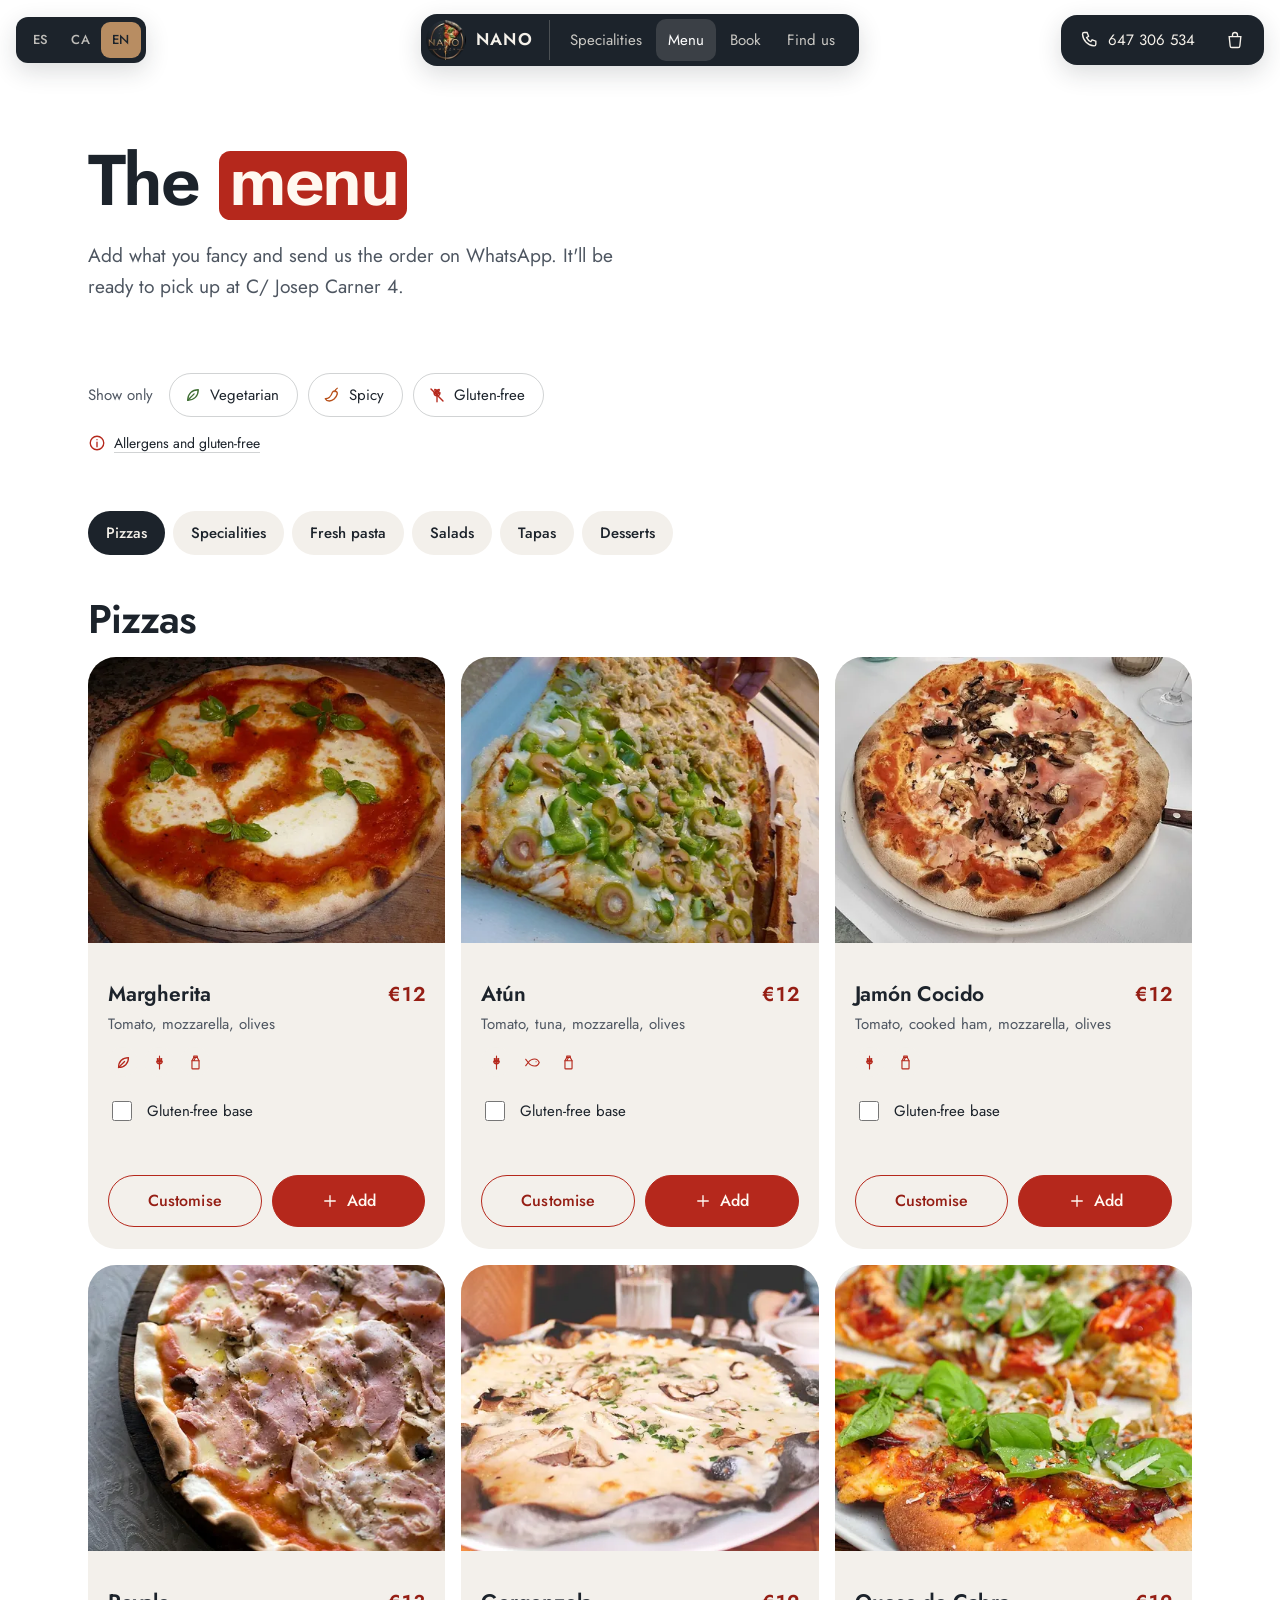
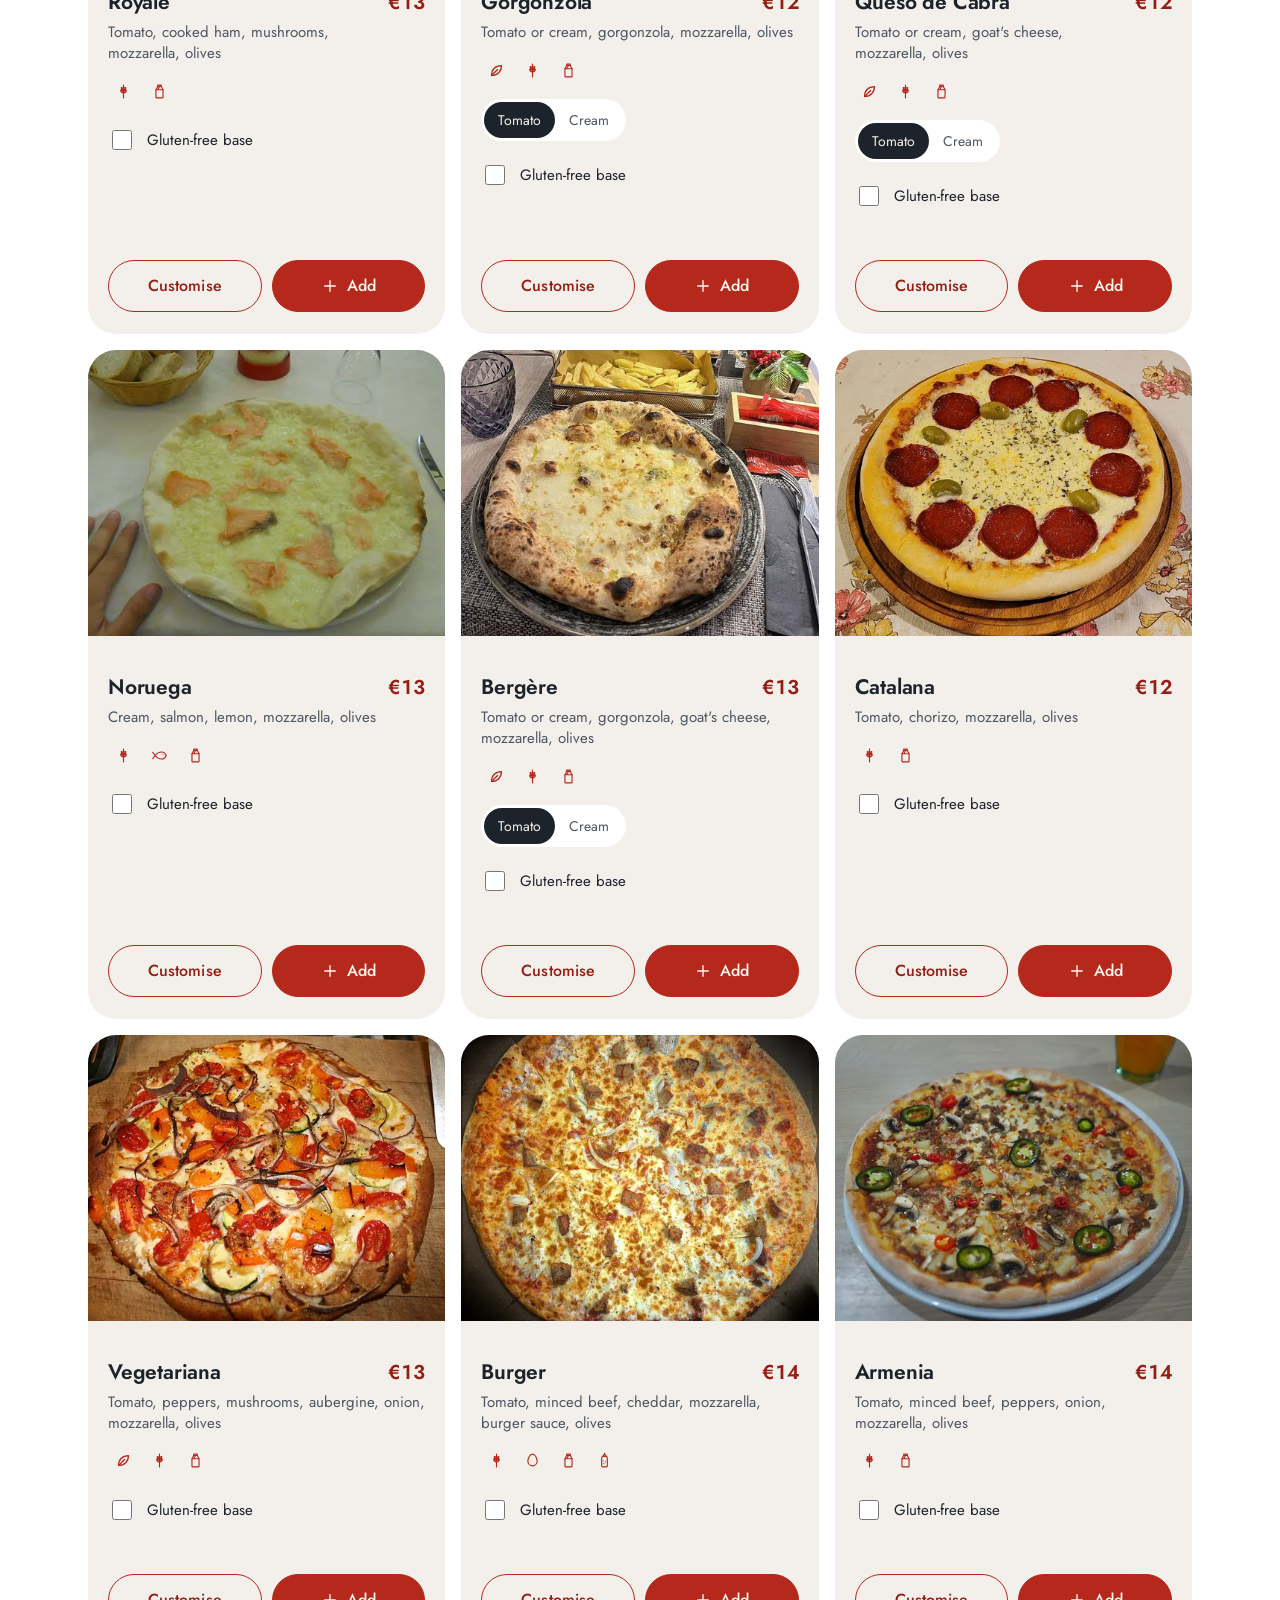
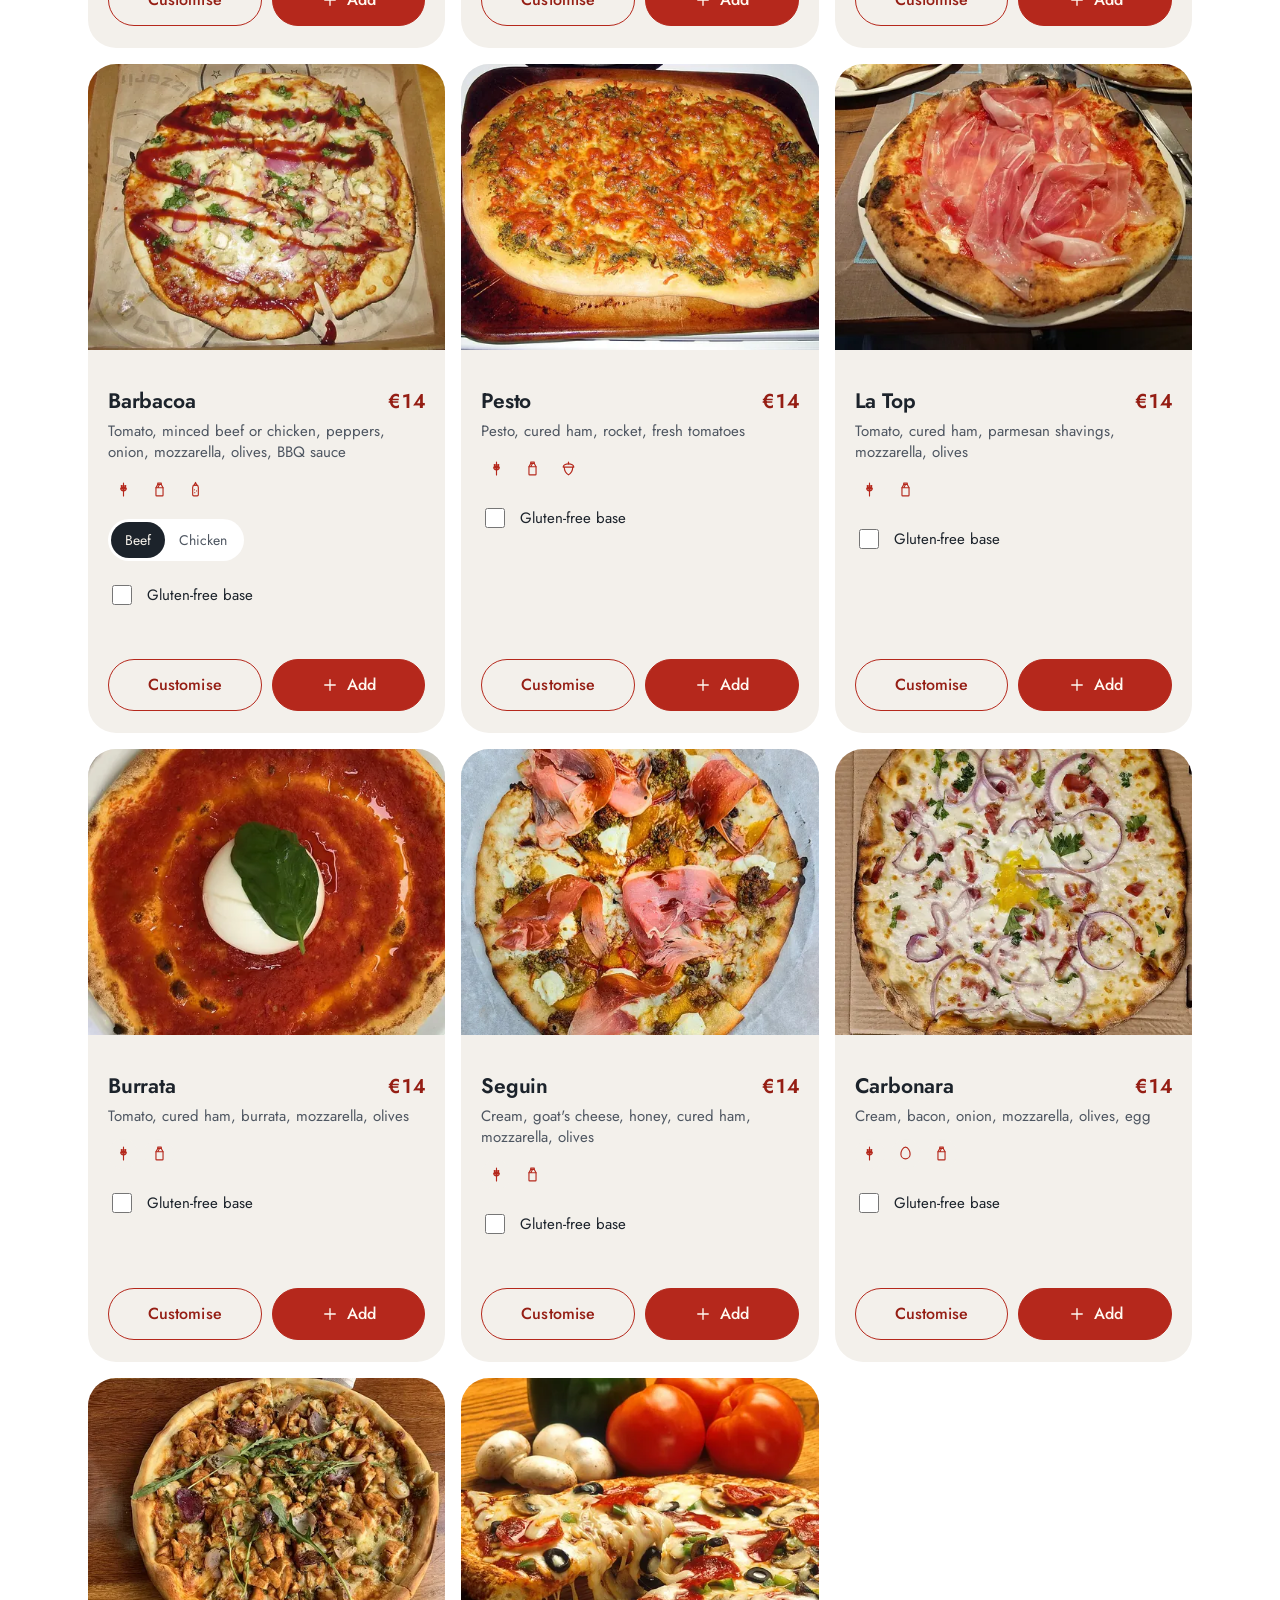
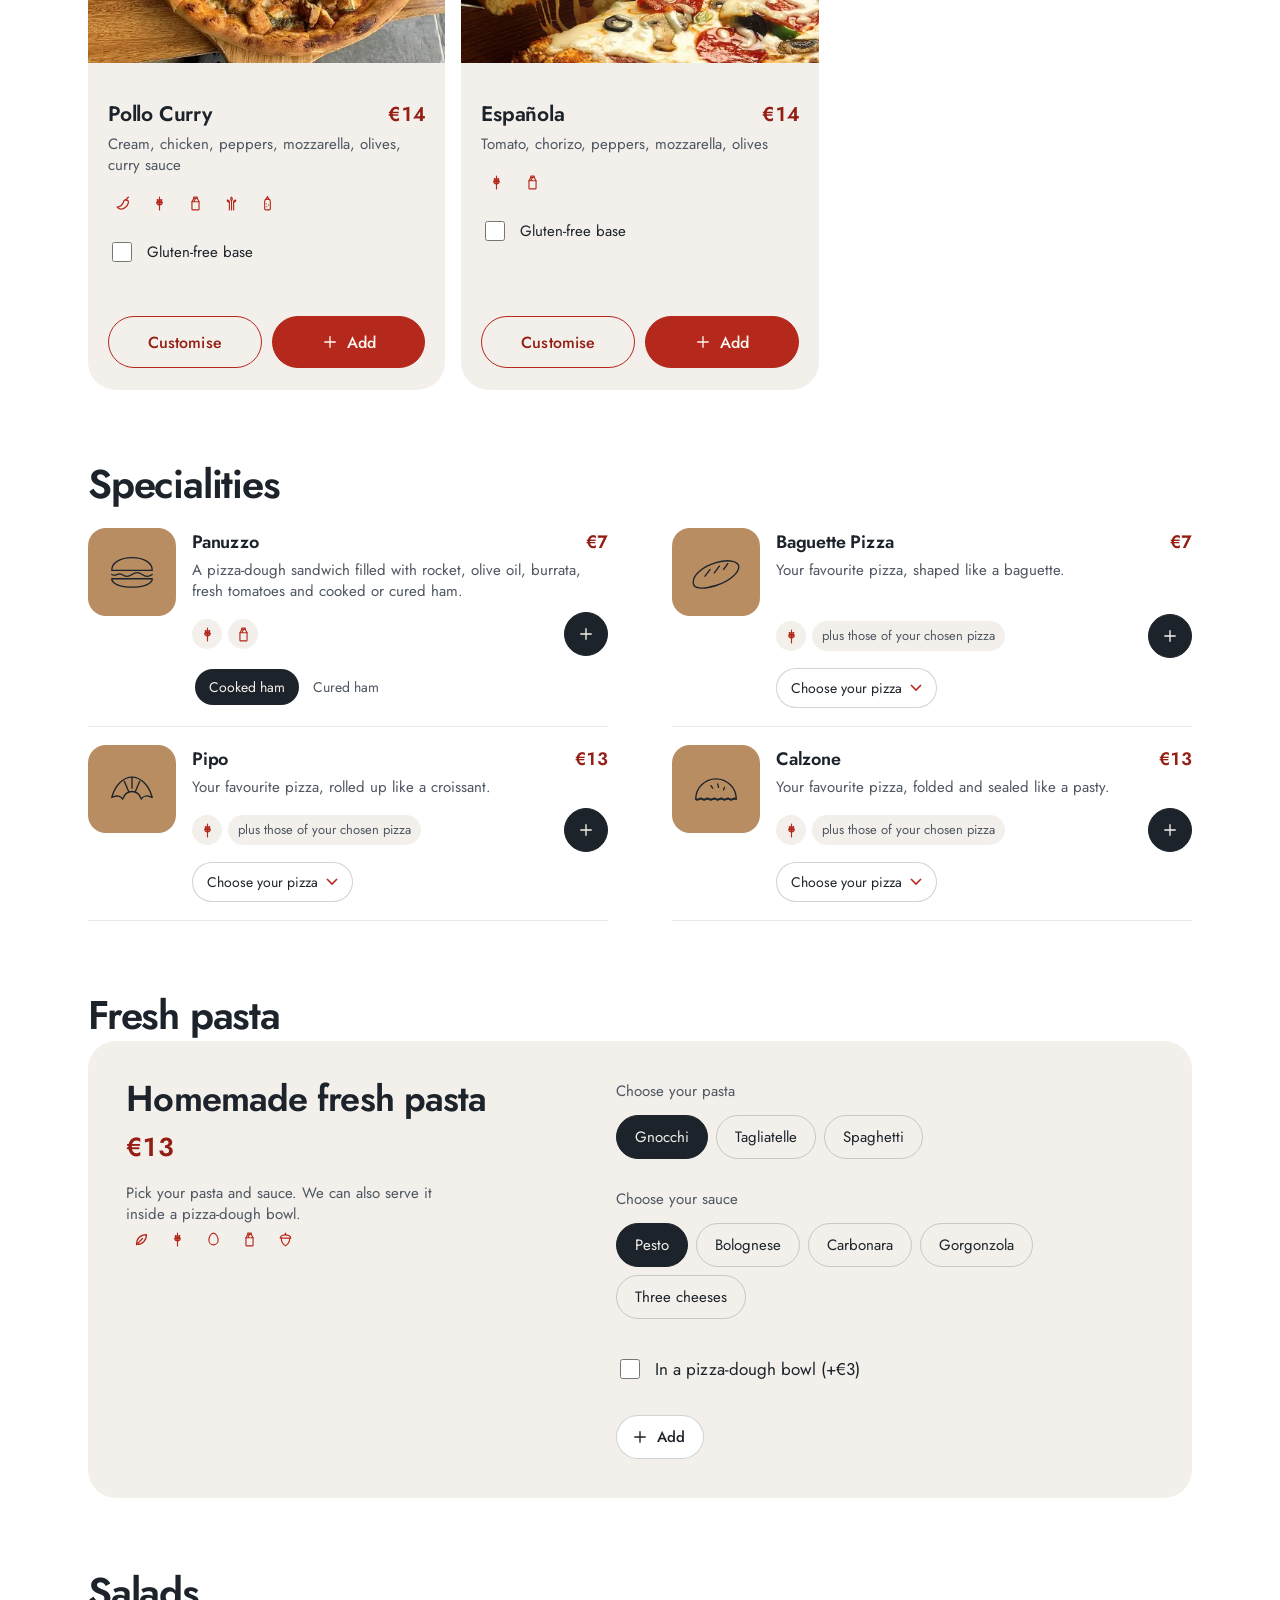
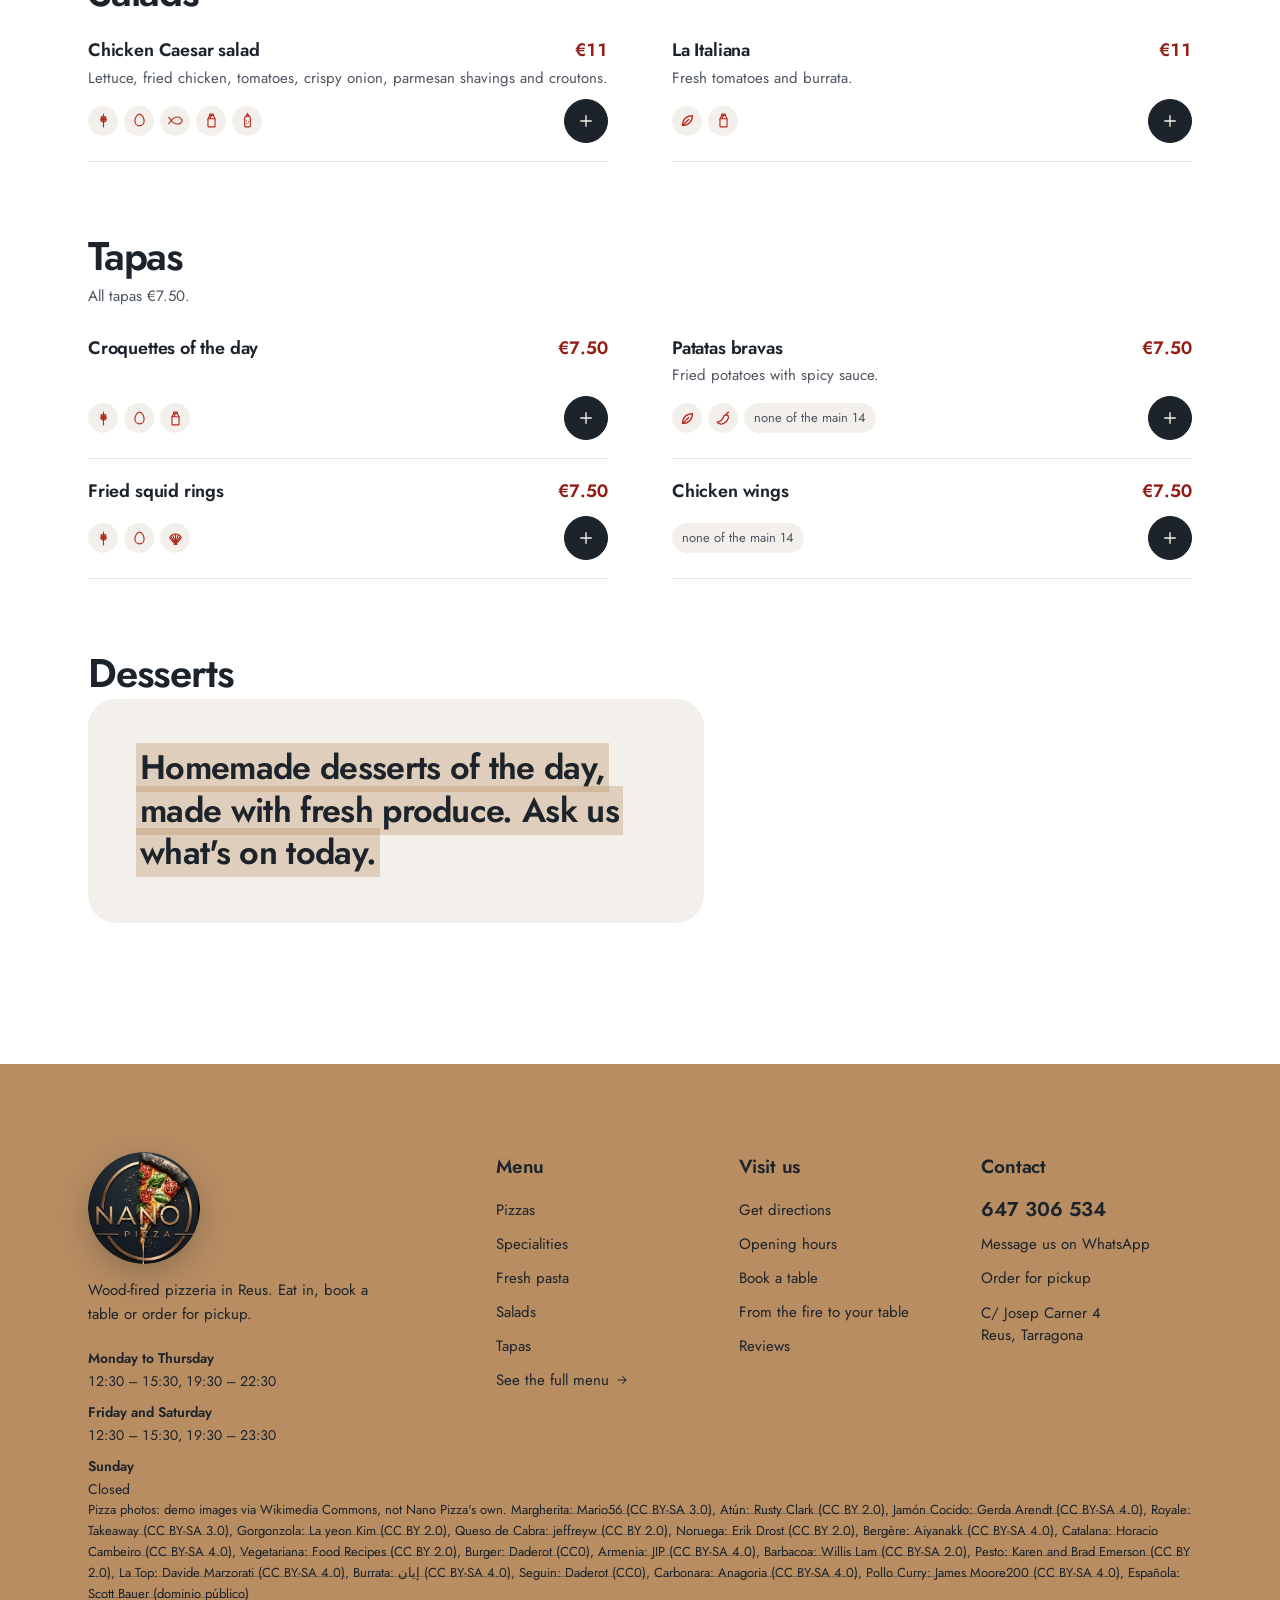
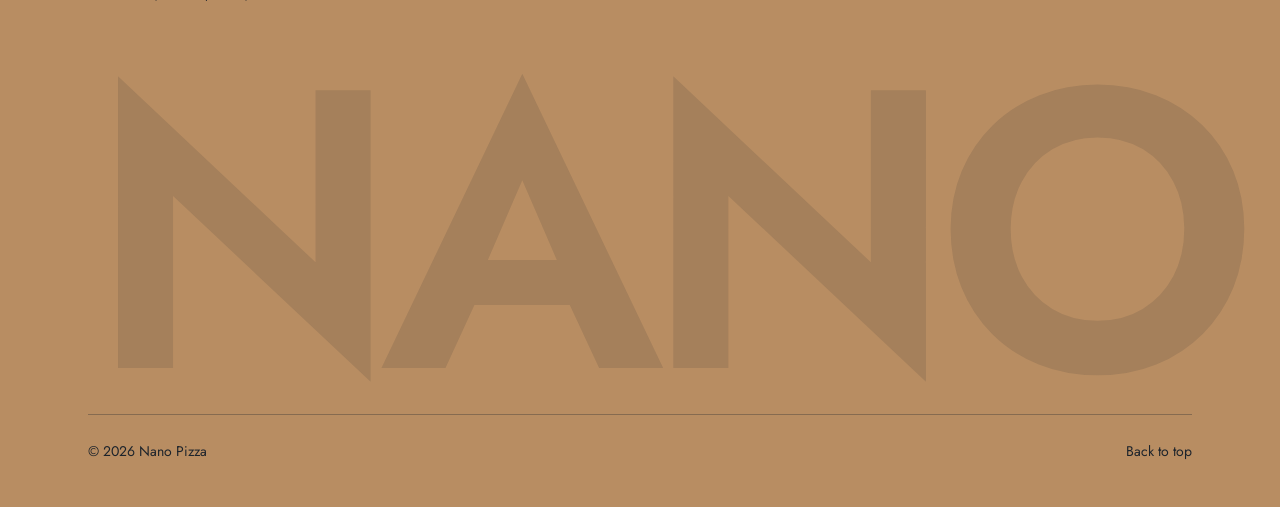
==== carta.html @ 87307d3b "Tarjetas de pizza con foto a sangre y panel Personalizar rediseñado - Fotos de 800 px de Wikimedia C" ====
<!doctype html>
<html lang="es" data-page="carta">
<head>
<meta charset="utf-8">
<script>if(!matchMedia("(prefers-reduced-motion: reduce)").matches)document.documentElement.classList.add("anim")</script>
<meta name="viewport" content="width=device-width, initial-scale=1, viewport-fit=cover">
<title>Carta | Nano Pizza, pizzería en Reus</title>
<meta name="description" content="Carta de Nano Pizza: veinte pizzas de horno de leña, especialidades, pasta fresca, ensaladas y tapas, con los alérgenos de cada plato. Pide para recoger por WhatsApp.">
<meta name="theme-color" content="#FFFFFF">
<link rel="icon" href="favicon.png" type="image/png">
<link rel="apple-touch-icon" href="apple-touch-icon.png">
<meta property="og:type" content="restaurant">
<meta property="og:site_name" content="Nano Pizza">
<meta property="og:title" content="Carta | Nano Pizza, pizzería en Reus">
<meta property="og:description" content="Carta de Nano Pizza: veinte pizzas de horno de leña, especialidades, pasta fresca, ensaladas y tapas, con los alérgenos de cada plato. Pide para recoger por WhatsApp.">
<meta property="og:image" content="Imagenes/og-nano.jpg">
<meta property="og:image:width" content="1200">
<meta property="og:image:height" content="630">
<meta property="og:locale" content="es_ES">
<meta property="og:locale:alternate" content="ca_ES">
<meta property="og:locale:alternate" content="en_GB">
<meta name="twitter:card" content="summary_large_image">
<script type="application/ld+json">
{
 "@context": "https://schema.org",
 "@type": "Restaurant",
 "name": "Nano Pizza",
 "image": "Imagenes/og-nano.jpg",
 "logo": "Imagenes/logo-nano-oficial.jpg",
 "address": {
  "@type": "PostalAddress",
  "streetAddress": "Carrer de Josep Carner, 4",
  "addressLocality": "Reus",
  "addressRegion": "Tarragona",
  "addressCountry": "ES"
 },
 "telephone": "+34 647 306 534",
 "servesCuisine": [
  "Pizza",
  "Italiana"
 ],
 "priceRange": "7–16 €",
 "acceptsReservations": true,
 "openingHoursSpecification": [
  {
   "@type": "OpeningHoursSpecification",
   "dayOfWeek": [
    "Monday",
    "Tuesday",
    "Wednesday",
    "Thursday"
   ],
   "opens": "12:30",
   "closes": "15:30"
  },
  {
   "@type": "OpeningHoursSpecification",
   "dayOfWeek": [
    "Monday",
    "Tuesday",
    "Wednesday",
    "Thursday"
   ],
   "opens": "19:30",
   "closes": "22:30"
  },
  {
   "@type": "OpeningHoursSpecification",
   "dayOfWeek": [
    "Friday",
    "Saturday"
   ],
   "opens": "12:30",
   "closes": "15:30"
  },
  {
   "@type": "OpeningHoursSpecification",
   "dayOfWeek": [
    "Friday",
    "Saturday"
   ],
   "opens": "19:30",
   "closes": "23:30"
  }
 ],
 "hasMenu": {
  "@type": "Menu",
  "name": "Carta",
  "hasMenuSection": [
   {
    "@type": "MenuSection",
    "name": "Pizzas",
    "hasMenuItem": [
     {
      "@type": "MenuItem",
      "name": "Margherita",
      "offers": {
       "@type": "Offer",
       "price": "12.00",
       "priceCurrency": "EUR"
      },
      "description": "Tomate, mozzarella, aceitunas"
     },
     {
      "@type": "MenuItem",
      "name": "Atún",
      "offers": {
       "@type": "Offer",
       "price": "12.00",
       "priceCurrency": "EUR"
      },
      "description": "Tomate, atún, mozzarella, aceitunas"
     },
     {
      "@type": "MenuItem",
      "name": "Jamón Cocido",
      "offers": {
       "@type": "Offer",
       "price": "12.00",
       "priceCurrency": "EUR"
      },
      "description": "Tomate, jamón cocido, mozzarella, aceitunas"
     },
     {
      "@type": "MenuItem",
      "name": "Royale",
      "offers": {
       "@type": "Offer",
       "price": "13.00",
       "priceCurrency": "EUR"
      },
      "description": "Tomate, jamón cocido, champiñones, mozzarella, aceitunas"
     },
     {
      "@type": "MenuItem",
      "name": "Gorgonzola",
      "offers": {
       "@type": "Offer",
       "price": "12.00",
       "priceCurrency": "EUR"
      },
      "description": "Tomate o nata, gorgonzola, mozzarella, aceitunas"
     },
     {
      "@type": "MenuItem",
      "name": "Queso de Cabra",
      "offers": {
       "@type": "Offer",
       "price": "12.00",
       "priceCurrency": "EUR"
      },
      "description": "Tomate o nata, queso de cabra, mozzarella, aceitunas"
     },
     {
      "@type": "MenuItem",
      "name": "Noruega",
      "offers": {
       "@type": "Offer",
       "price": "13.00",
       "priceCurrency": "EUR"
      },
      "description": "Nata, salmón, limón, mozzarella, aceitunas"
     },
     {
      "@type": "MenuItem",
      "name": "Bergère",
      "offers": {
       "@type": "Offer",
       "price": "13.00",
       "priceCurrency": "EUR"
      },
      "description": "Tomate o nata, gorgonzola, queso de cabra, mozzarella, aceitunas"
     },
     {
      "@type": "MenuItem",
      "name": "Catalana",
      "offers": {
       "@type": "Offer",
       "price": "12.00",
       "priceCurrency": "EUR"
      },
      "description": "Tomate, chorizo, mozzarella, aceitunas"
     },
     {
      "@type": "MenuItem",
      "name": "Vegetariana",
      "offers": {
       "@type": "Offer",
       "price": "13.00",
       "priceCurrency": "EUR"
      },
      "description": "Tomate, pimientos, champiñones, berenjenas, cebolla, mozzarella, aceitunas"
     },
     {
      "@type": "MenuItem",
      "name": "Burger",
      "offers": {
       "@type": "Offer",
       "price": "14.00",
       "priceCurrency": "EUR"
      },
      "description": "Tomate, carne picada, cheddar, mozzarella, salsa burger, aceitunas"
     },
     {
      "@type": "MenuItem",
      "name": "Armenia",
      "offers": {
       "@type": "Offer",
       "price": "14.00",
       "priceCurrency": "EUR"
      },
      "description": "Tomate, carne picada, pimientos, cebolla, mozzarella, aceitunas"
     },
     {
      "@type": "MenuItem",
      "name": "Barbacoa",
      "offers": {
       "@type": "Offer",
       "price": "14.00",
       "priceCurrency": "EUR"
      },
      "description": "Tomate, carne picada o pollo, pimientos, cebolla, mozzarella, aceitunas, salsa barbacoa"
     },
     {
      "@type": "MenuItem",
      "name": "Pesto",
      "offers": {
       "@type": "Offer",
       "price": "14.00",
       "priceCurrency": "EUR"
      },
      "description": "Pesto, jamón curado, rúcula, tomates frescos"
     },
     {
      "@type": "MenuItem",
      "name": "La Top",
      "offers": {
       "@type": "Offer",
       "price": "14.00",
       "priceCurrency": "EUR"
      },
      "description": "Tomate, jamón curado, lascas de parmesano, mozzarella, aceitunas"
     },
     {
      "@type": "MenuItem",
      "name": "Burrata",
      "offers": {
       "@type": "Offer",
       "price": "14.00",
       "priceCurrency": "EUR"
      },
      "description": "Tomate, jamón curado, burrata, mozzarella, aceitunas"
     },
     {
      "@type": "MenuItem",
      "name": "Seguin",
      "offers": {
       "@type": "Offer",
       "price": "14.00",
       "priceCurrency": "EUR"
      },
      "description": "Nata, queso de cabra, miel, jamón curado, mozzarella, aceitunas"
     },
     {
      "@type": "MenuItem",
      "name": "Carbonara",
      "offers": {
       "@type": "Offer",
       "price": "14.00",
       "priceCurrency": "EUR"
      },
      "description": "Nata, bacon, cebolla, mozzarella, aceitunas, huevo"
     },
     {
      "@type": "MenuItem",
      "name": "Pollo Curry",
      "offers": {
       "@type": "Offer",
       "price": "14.00",
       "priceCurrency": "EUR"
      },
      "description": "Nata, pollo, pimientos, mozzarella, aceitunas, salsa curry"
     },
     {
      "@type": "MenuItem",
      "name": "Española",
      "offers": {
       "@type": "Offer",
       "price": "14.00",
       "priceCurrency": "EUR"
      },
      "description": "Tomate, chorizo, pimientos, mozzarella, aceitunas"
     }
    ]
   },
   {
    "@type": "MenuSection",
    "name": "Especialidades",
    "hasMenuItem": [
     {
      "@type": "MenuItem",
      "name": "Panuzzo",
      "offers": {
       "@type": "Offer",
       "price": "7.00",
       "priceCurrency": "EUR"
      },
      "description": "Sándwich de masa de pizza relleno de rúcula, aceite de oliva, burrata, tomates frescos y jamón cocido o curado."
     },
     {
      "@type": "MenuItem",
      "name": "Baguette Pizza",
      "offers": {
       "@type": "Offer",
       "price": "7.00",
       "priceCurrency": "EUR"
      },
      "description": "Tu pizza favorita en forma de baguette."
     },
     {
      "@type": "MenuItem",
      "name": "Pipo",
      "offers": {
       "@type": "Offer",
       "price": "13.00",
       "priceCurrency": "EUR"
      },
      "description": "Tu pizza favorita enrollada en forma de croissant."
     },
     {
      "@type": "MenuItem",
      "name": "Calzone",
      "offers": {
       "@type": "Offer",
       "price": "13.00",
       "priceCurrency": "EUR"
      },
      "description": "Tu pizza favorita cerrada en forma de empanada."
     }
    ]
   },
   {
    "@type": "MenuSection",
    "name": "Pasta fresca casera",
    "hasMenuItem": [
     {
      "@type": "MenuItem",
      "name": "Pasta fresca casera",
      "offers": {
       "@type": "Offer",
       "price": "13.00",
       "priceCurrency": "EUR"
      },
      "description": "Gnocchis, tagliatelle o spaghetti con pesto, boloñesa, carbonara, gorgonzola o tres quesos. Bol de masa de pizza +3 €."
     }
    ]
   },
   {
    "@type": "MenuSection",
    "name": "Ensaladas",
    "hasMenuItem": [
     {
      "@type": "MenuItem",
      "name": "Ensalada César de pollo",
      "offers": {
       "@type": "Offer",
       "price": "11.00",
       "priceCurrency": "EUR"
      },
      "description": "Lechuga, pollo frito, tomates, cebolla frita, lascas de parmesano y picatostes."
     },
     {
      "@type": "MenuItem",
      "name": "La Italiana",
      "offers": {
       "@type": "Offer",
       "price": "11.00",
       "priceCurrency": "EUR"
      },
      "description": "Tomates frescos y burrata."
     }
    ]
   },
   {
    "@type": "MenuSection",
    "name": "Tapas",
    "hasMenuItem": [
     {
      "@type": "MenuItem",
      "name": "Croquetas del momento",
      "offers": {
       "@type": "Offer",
       "price": "7.50",
       "priceCurrency": "EUR"
      }
     },
     {
      "@type": "MenuItem",
      "name": "Patatas bravas",
      "offers": {
       "@type": "Offer",
       "price": "7.50",
       "priceCurrency": "EUR"
      }
     },
     {
      "@type": "MenuItem",
      "name": "Calamares a la romana",
      "offers": {
       "@type": "Offer",
       "price": "7.50",
       "priceCurrency": "EUR"
      }
     },
     {
      "@type": "MenuItem",
      "name": "Alitas de pollo",
      "offers": {
       "@type": "Offer",
       "price": "7.50",
       "priceCurrency": "EUR"
      }
     }
    ]
   }
  ]
 }
}
</script>
<link rel="preload" href="fonts/jost-normal-latin.woff2" as="font" type="font/woff2" crossorigin>
<link rel="stylesheet" href="css/nano.css">
<noscript><style>.lang,.menu-toggle,.rv-controls,.tabs,.add,.seg,.pick,.cart-btn,.bar,.pasta-group,.pasta .check,[data-status]{display:none!important}</style></noscript>
</head>
<body>
<a class="skip" href="#main" data-i18n="skip">Saltar al contenido</a>

<header class="nav" id="nav">
  <div class="nav-in">
    <div class="lang pill" role="group" aria-label="Idioma" data-i18n-aria="aria_lang">
      <button type="button" data-lang="es" aria-pressed="true">ES</button>
      <button type="button" data-lang="ca" aria-pressed="false">CA</button>
      <button type="button" data-lang="en" aria-pressed="false">EN</button>
    </div>
    <div class="nav-pill pill">
      <a class="brand" href="index.html" aria-label="Nano Pizza" translate="no">
        <img class="brand-mark" src="Imagenes/marca-nano-96.webp" srcset="Imagenes/marca-nano-96.webp 1x, Imagenes/marca-nano-144.webp 1.5x, Imagenes/marca-nano-320.webp 3x" width="40" height="40" alt="">
        <span>NANO</span>
      </a>
      <nav aria-label="Principal" data-i18n-aria="aria_nav">
        <ul class="nav-links">
          <li><a href="index.html#formas" data-i18n="nav_formas">Especialidades</a></li>
          <li><a href="carta.html" data-nav="carta" aria-current="page" data-i18n="nav_menu">Carta</a></li>
          <li><a href="reservar.html" data-nav="reservar" data-i18n="nav_book">Reservar</a></li>
          <li><a href="index.html#donde" data-i18n="nav_find">Dónde estamos</a></li>
        </ul>
      </nav>
    </div>
    <div class="nav-end pill">
    <a class="icon-btn call-btn" href="tel:+34647306534">
      <svg viewBox="0 0 24 24" fill="none" stroke="currentColor" stroke-width="1.6" aria-hidden="true"><use href="#i-phone"/></svg>
      <span>647 306 534</span>
    </a>
    <button class="icon-btn cart-btn" type="button" data-open-cart aria-haspopup="dialog">
      <svg viewBox="0 0 24 24" fill="none" stroke="currentColor" stroke-width="1.6" aria-hidden="true"><path d="M5 8h14l-1.2 11.1a2 2 0 0 1-2 1.9H8.2a2 2 0 0 1-2-1.9L5 8z"/><path d="M9 8V6a3 3 0 0 1 6 0v2"/></svg>
      <span class="sr-only" data-i18n="order">Pedido</span>
      <span class="badge" data-count hidden><span class="badge-n">0</span></span>
    </button>
    <button class="icon-btn menu-toggle" type="button" aria-expanded="false" aria-controls="mobile-menu">
      <svg viewBox="0 0 24 24" fill="none" stroke="currentColor" stroke-width="1.6" aria-hidden="true"><path d="M4 8h16M4 16h16"/></svg>
      <span class="sr-only" data-i18n="menu">Menú</span>
    </button>
    </div>
  </div>
</header>
<div class="mobile-menu" id="mobile-menu">
  <ul>
    <li><a href="index.html#formas" data-i18n="nav_formas">Especialidades</a></li>
    <li><a href="carta.html" data-nav="carta" aria-current="page" data-i18n="nav_menu">Carta</a></li>
    <li><a href="reservar.html" data-nav="reservar" data-i18n="nav_book">Reservar</a></li>
    <li><a href="index.html#donde" data-i18n="nav_find">Dónde estamos</a></li>
    <li><a href="tel:+34647306534"><span data-i18n="call">Llamar</span> 647 306 534</a></li>
  </ul>
  <div class="lang" role="group" aria-label="Idioma" data-i18n-aria="aria_lang">
    <button type="button" data-lang="es" aria-pressed="true">ES</button>
    <button type="button" data-lang="ca" aria-pressed="false">CA</button>
    <button type="button" data-lang="en" aria-pressed="false">EN</button>
  </div>
</div>

<main id="main">
  <section class="section page-top" id="carta" aria-labelledby="carta-t">
    <div class="wrap">
      <div class="section-head" data-reveal>
        <h1 class="h-big" id="carta-t"><span data-i18n="menu_a">La </span><mark class="mk mk-red" data-i18n="menu_m">carta</mark><span data-i18n="menu_b"></span></h1>
        <p class="lede" data-i18n="menu_sub">Añade lo que te apetezca y envíanos el pedido por WhatsApp. Lo tendrás listo para recoger en C/ Josep Carner 4.</p>
      </div>
      <div class="diet" role="group" aria-labelledby="diet-l">
        <span class="diet-l" id="diet-l" data-i18n="diet_l">Ver solo</span>
        <button class="fchip" type="button" data-f="veg" aria-pressed="false"><svg viewBox="0 0 24 24" fill="none" stroke="currentColor" stroke-width="1.8" stroke-linecap="round" stroke-linejoin="round" aria-hidden="true"><path d="M5 19c0-8.5 5.5-14 14-14 0 8.5-5.5 14-14 14z"/><path d="M5 19l8.5-8.5"/></svg><span data-i18n="f_veg">Vegetariano</span></button>
        <button class="fchip" type="button" data-f="hot" aria-pressed="false"><svg viewBox="0 0 24 24" fill="none" stroke="currentColor" stroke-width="1.8" stroke-linecap="round" stroke-linejoin="round" aria-hidden="true"><path d="M8.5 20C4.5 20 3 17 3 17c5 0 8-4 9.5-8.5a3.5 3.5 0 0 1 6.5 2.2C17.5 16 13 20 8.5 20z"/><path d="M16 7.5c0-2 1-3.5 3-4.5"/></svg><span data-i18n="f_hot">Picante</span></button>
        <button class="fchip" type="button" data-f="gf" aria-pressed="false"><svg viewBox="0 0 24 24" fill="none" stroke="currentColor" stroke-width="1.8" stroke-linecap="round" stroke-linejoin="round" aria-hidden="true"><path d="M12 21V8"/><path d="M12 13c-2.2 0-4-1.8-4-4 2.2 0 4 1.8 4 4zm0 0c2.2 0 4-1.8 4-4-2.2 0-4 1.8-4 4zm0-5c-1.7 0-3-1.6-3-3.5 1.7 0 3 1.6 3 3.5zm0 0c1.7 0 3-1.6 3-3.5-1.7 0-3 1.6-3 3.5z"/><path d="M4 4l16 16"/></svg><span data-i18n="f_gf">Sin gluten</span></button>
        <span class="sr-only" id="diet-live" role="status"></span>
      </div>
      <details class="diet-info">
        <summary><svg viewBox="0 0 24 24" fill="none" stroke="currentColor" stroke-width="1.8" stroke-linecap="round" stroke-linejoin="round" aria-hidden="true"><circle cx="12" cy="12" r="9"/><path d="M12 11v6M12 7.5h.01"/></svg><span data-i18n="diet_info">Alérgenos y sin gluten</span></summary>
        <p class="diet-note" data-i18n="diet_note">Cada plato indica sus alérgenos. «Sin gluten» son platos sin gluten en la receta, pero en la cocina usamos harina de trigo y puede haber trazas: si eres celíaco o tienes una alergia, dínoslo al pedir.</p>
        <ul class="al-legend" id="al-legend"><!--pre:al-legend--><li class="dtag-veg"><svg viewBox="0 0 24 24" fill="none" stroke="currentColor" stroke-width="1.8" stroke-linecap="round" stroke-linejoin="round" aria-hidden="true"><path d="M5 19c0-8.5 5.5-14 14-14 0 8.5-5.5 14-14 14z"></path><path d="M5 19l8.5-8.5"></path></svg>Vegetariano</li><li class="dtag-hot"><svg viewBox="0 0 24 24" fill="none" stroke="currentColor" stroke-width="1.8" stroke-linecap="round" stroke-linejoin="round" aria-hidden="true"><path d="M8.5 20C4.5 20 3 17 3 17c5 0 8-4 9.5-8.5a3.5 3.5 0 0 1 6.5 2.2C17.5 16 13 20 8.5 20z"></path><path d="M16 7.5c0-2 1-3.5 3-4.5"></path></svg>Picante</li><li><svg viewBox="0 0 24 24" fill="none" stroke="currentColor" stroke-width="1.6" stroke-linecap="round" stroke-linejoin="round" aria-hidden="true"><path d="M12 21V10"></path><path d="M12 14c-2.5 0-4-1.8-4-4 2.5 0 4 1.8 4 4zm0 0c2.5 0 4-1.8 4-4-2.5 0-4 1.8-4 4zm0-4c-2 0-3.2-1.6-3.2-3.6 2 0 3.2 1.6 3.2 3.6zm0 0c2 0 3.2-1.6 3.2-3.6-2 0-3.2 1.6-3.2 3.6zM12 6.4V3"></path></svg>gluten</li><li><svg viewBox="0 0 24 24" fill="none" stroke="currentColor" stroke-width="1.6" stroke-linecap="round" stroke-linejoin="round" aria-hidden="true"><path d="M16.95 7.05A7 7 0 1 0 14.39 18.58l-1.19-3.29a3.5 3.5 0 1 1 1.27-5.76z"></path><path d="M5 12h3.5M7.05 7.05l2.48 2.48M7.05 16.95l2.48-2.48"></path><path d="M13.8 17l4 .5M13.8 17l2.5 3.5"></path><path d="M17 7l2.5-3.5M17 7h3.5"></path></svg>crustáceos</li><li><svg viewBox="0 0 24 24" fill="none" stroke="currentColor" stroke-width="1.6" stroke-linecap="round" stroke-linejoin="round" aria-hidden="true"><path d="M12 3c-3.6 0-6.5 5.4-6.5 10a6.5 6.5 0 0 0 13 0C18.5 8.4 15.6 3 12 3z"></path></svg>huevo</li><li><svg viewBox="0 0 24 24" fill="none" stroke="currentColor" stroke-width="1.6" stroke-linecap="round" stroke-linejoin="round" aria-hidden="true"><path d="M2.5 7.5 6 12l-3.5 4.5"></path><path d="M6 12c2.5-3.5 6-5 9-5s5.5 2.5 6.5 5c-1 2.5-3.5 5-6.5 5s-6.5-1.5-9-5z"></path><path d="M17 11h.01"></path></svg>pescado</li><li><svg viewBox="0 0 24 24" fill="none" stroke="currentColor" stroke-width="1.6" stroke-linecap="round" stroke-linejoin="round" aria-hidden="true"><path d="M12 3c-2.8 0-4.5 2-4.5 4.5 0 1.6.8 2.6.8 4.5s-.8 2.8-.8 4.5C7.5 19 9.5 21 12 21s4.5-2 4.5-4.5c0-1.7-.8-2.6-.8-4.5s.8-2.9.8-4.5C16.5 5 14.8 3 12 3z"></path><path d="M10.5 7h.01M13.5 9.5h.01M10.5 15h.01M13.5 17.5h.01"></path></svg>cacahuetes</li><li><svg viewBox="0 0 24 24" fill="none" stroke="currentColor" stroke-width="1.6" stroke-linecap="round" stroke-linejoin="round" aria-hidden="true"><path d="M5 19C4 14 9 5 18 4.5c1 .5 1.5 1 1.5 2C19 15 10 20 5 19z"></path><circle cx="9.3" cy="14.6" r="1.5"></circle><circle cx="12.4" cy="11.2" r="1.5"></circle><circle cx="15.5" cy="7.9" r="1.5"></circle></svg>soja</li><li><svg viewBox="0 0 24 24" fill="none" stroke="currentColor" stroke-width="1.6" stroke-linecap="round" stroke-linejoin="round" aria-hidden="true"><path d="M7 9.5 9.5 5h5L17 9.5V20a1 1 0 0 1-1 1H8a1 1 0 0 1-1-1z"></path><path d="M7 9.5h10M12 5 9.5 9.5M9.5 5V3h5v2"></path></svg>lácteos</li><li><svg viewBox="0 0 24 24" fill="none" stroke="currentColor" stroke-width="1.6" stroke-linecap="round" stroke-linejoin="round" aria-hidden="true"><path d="M4.5 10a7.5 4.5 0 0 1 15 0z"></path><path d="M6 10c0 5 2.7 9 6 11 3.3-2 6-6 6-11"></path><path d="M12 5.5V3"></path></svg>frutos de cáscara</li><li><svg viewBox="0 0 24 24" fill="none" stroke="currentColor" stroke-width="1.6" stroke-linecap="round" stroke-linejoin="round" aria-hidden="true"><path d="M9 21V10M12 21V8M15 21V10"></path><path d="M9 10c-2 0-3-1.5-3-3 1.5 0 3 1 3 3zm6 0c2 0 3-1.5 3-3-1.5 0-3 1-3 3zm-3-2c-1.5-1-1.5-3.5 0-5 1.5 1.5 1.5 4 0 5z"></path></svg>apio</li><li><svg viewBox="0 0 24 24" fill="none" stroke="currentColor" stroke-width="1.6" stroke-linecap="round" stroke-linejoin="round" aria-hidden="true"><path d="M12 2l2 4h-4z"></path><path d="M9 6h6l1 3v10.5a1.5 1.5 0 0 1-1.5 1.5h-5A1.5 1.5 0 0 1 8 19.5V9z"></path><path d="M10.5 12.5h.01M13.5 14h.01M11 16.5h.01"></path></svg>mostaza</li><li><svg viewBox="0 0 24 24" fill="none" stroke="currentColor" stroke-width="1.6" stroke-linecap="round" stroke-linejoin="round" aria-hidden="true"><path d="M7 4c1.8 1.5 2 4.5 0 6.5-2-2-1.8-5 0-6.5zm9 2c1.8 1.5 2 4.5 0 6.5-2-2-1.8-5 0-6.5zm-5.5 6.5c1.8 1.5 2 4.5 0 6.5-2-2-1.8-5 0-6.5z"></path></svg>sésamo</li><li><svg viewBox="0 0 24 24" fill="none" stroke="currentColor" stroke-width="1.6" stroke-linecap="round" stroke-linejoin="round" aria-hidden="true"><path d="M7.5 3h9l-.5 5a4 4 0 0 1-8 0z"></path><path d="M8 6.5h8M12 12v8M8.5 21h7"></path></svg>sulfitos</li><li><svg viewBox="0 0 24 24" fill="none" stroke="currentColor" stroke-width="1.6" stroke-linecap="round" stroke-linejoin="round" aria-hidden="true"><path d="M12 22V12"></path><circle cx="12" cy="4" r="1.4"></circle><circle cx="9.8" cy="7" r="1.6"></circle><circle cx="14.2" cy="7" r="1.6"></circle><circle cx="9.6" cy="10.6" r="1.7"></circle><circle cx="14.4" cy="10.6" r="1.7"></circle><path d="M12 17c-2.5 0-4-1.5-4.5-3.5M12 17c2.5 0 4-1.5 4.5-3.5"></path></svg>altramuces</li><li><svg viewBox="0 0 24 24" fill="none" stroke="currentColor" stroke-width="1.6" stroke-linecap="round" stroke-linejoin="round" aria-hidden="true"><path d="M12 20.5 3.8 11a9 9 0 0 1 16.4 0z"></path><path d="M12 20.5V6M12 20.5 8.3 6.8M12 20.5l3.7-13.7M12 20.5 5.4 9M12 20.5 18.6 9"></path><path d="M10 20.5h4"></path></svg>moluscos</li><!--/pre:al-legend--></ul>
      </details>
      <div class="carta-bar" id="carta-bar">
        <nav class="tabs" id="tabs" aria-label="Secciones de la carta" data-i18n-aria="aria_sections"><!--pre:tabs--><a class="tab" href="#panel-pizzas" data-cat="pizzas" aria-current="true">Pizzas</a><a class="tab" href="#panel-especiales" data-cat="especiales" aria-current="false">Especialidades</a><a class="tab" href="#panel-pasta" data-cat="pasta" aria-current="false">Pasta fresca</a><a class="tab" href="#panel-ensaladas" data-cat="ensaladas" aria-current="false">Ensaladas</a><a class="tab" href="#panel-tapas" data-cat="tapas" aria-current="false">Tapas</a><a class="tab" href="#panel-postres" data-cat="postres" aria-current="false">Postres</a><!--/pre:tabs--></nav>
        <div class="active-f" id="active-f" hidden><span class="diet-status" id="diet-status"></span><button class="diet-clear" type="button" data-clear-f data-i18n="clear_f">Quitar filtros</button></div>
      </div>
      <div id="panels"><!--pre:panels--><section class="panel" id="panel-pizzas" aria-labelledby="h-pizzas"><h2 class="cat-h" id="h-pizzas" tabindex="-1">Pizzas<span class="cat-n"></span></h2><ul class="dishes pizza-cards"><li class="dish pcard" data-key="pizza:margherita"><div class="pc-media" aria-hidden="true"><img class="pc-img" src="Imagenes/Carta/margherita-card-480.webp" srcset="Imagenes/Carta/margherita-card-480.webp 480w, Imagenes/Carta/margherita-card-720.webp 720w" sizes="(max-width:639px) calc(100vw - 32px), (max-width:1023px) 46vw, 380px" width="480" height="384" loading="lazy" decoding="async" alt=""></div><div class="pc-body">
    <div class="dish-head"><h3 class="dish-name">Margherita</h3><span class="dish-price">12&nbsp;€</span></div>
    <p class="dish-desc">Tomate, mozzarella, aceitunas</p><div class="dish-meta" data-meta=""><span class="al-l">Alérgenos:</span><ul class="al-list" role="list"><li class="dtag dtag-veg" title="Vegetariano"><svg viewBox="0 0 24 24" fill="none" stroke="currentColor" stroke-width="1.8" stroke-linecap="round" stroke-linejoin="round" aria-hidden="true"><path d="M5 19c0-8.5 5.5-14 14-14 0 8.5-5.5 14-14 14z"></path><path d="M5 19l8.5-8.5"></path></svg><span class="al-name">Vegetariano</span></li><li title="gluten"><svg viewBox="0 0 24 24" fill="none" stroke="currentColor" stroke-width="1.6" stroke-linecap="round" stroke-linejoin="round" aria-hidden="true"><path d="M12 21V10"></path><path d="M12 14c-2.5 0-4-1.8-4-4 2.5 0 4 1.8 4 4zm0 0c2.5 0 4-1.8 4-4-2.5 0-4 1.8-4 4zm0-4c-2 0-3.2-1.6-3.2-3.6 2 0 3.2 1.6 3.2 3.6zm0 0c2 0 3.2-1.6 3.2-3.6-2 0-3.2 1.6-3.2 3.6zM12 6.4V3"></path></svg><span class="al-name">gluten</span></li><li title="lácteos"><svg viewBox="0 0 24 24" fill="none" stroke="currentColor" stroke-width="1.6" stroke-linecap="round" stroke-linejoin="round" aria-hidden="true"><path d="M7 9.5 9.5 5h5L17 9.5V20a1 1 0 0 1-1 1H8a1 1 0 0 1-1-1z"></path><path d="M7 9.5h10M12 5 9.5 9.5M9.5 5V3h5v2"></path></svg><span class="al-name">lácteos</span></li></ul></div><label class="check sg-check"><input type="checkbox" data-opt="sg"><span>Masa sin gluten</span></label>
    <div class="pc-actions"><button class="btn btn-outline" type="button" data-custom="pizza:margherita" aria-haspopup="dialog"><span class="btn-t">Personalizar</span></button><button class="add" type="button" data-add="pizza:margherita"><svg class="add-ic" viewBox="0 0 24 24" fill="none" stroke="currentColor" stroke-width="1.8" stroke-linecap="round" stroke-linejoin="round" aria-hidden="true"><path class="ic-plus" d="M12 5v14M5 12h14"></path><path class="ic-check" pathLength="1" d="M5 12.5l4.5 4.5L19 7.5"></path></svg><span>Añadir</span></button></div></div></li><li class="dish pcard" data-key="pizza:atun"><div class="pc-media" aria-hidden="true"><img class="pc-img" src="Imagenes/Carta/atun-card-480.webp" srcset="Imagenes/Carta/atun-card-480.webp 480w, Imagenes/Carta/atun-card-720.webp 720w" sizes="(max-width:639px) calc(100vw - 32px), (max-width:1023px) 46vw, 380px" width="480" height="384" loading="lazy" decoding="async" alt=""></div><div class="pc-body">
    <div class="dish-head"><h3 class="dish-name">Atún</h3><span class="dish-price">12&nbsp;€</span></div>
    <p class="dish-desc">Tomate, atún, mozzarella, aceitunas</p><div class="dish-meta" data-meta=""><span class="al-l">Alérgenos:</span><ul class="al-list" role="list"><li title="gluten"><svg viewBox="0 0 24 24" fill="none" stroke="currentColor" stroke-width="1.6" stroke-linecap="round" stroke-linejoin="round" aria-hidden="true"><path d="M12 21V10"></path><path d="M12 14c-2.5 0-4-1.8-4-4 2.5 0 4 1.8 4 4zm0 0c2.5 0 4-1.8 4-4-2.5 0-4 1.8-4 4zm0-4c-2 0-3.2-1.6-3.2-3.6 2 0 3.2 1.6 3.2 3.6zm0 0c2 0 3.2-1.6 3.2-3.6-2 0-3.2 1.6-3.2 3.6zM12 6.4V3"></path></svg><span class="al-name">gluten</span></li><li title="pescado"><svg viewBox="0 0 24 24" fill="none" stroke="currentColor" stroke-width="1.6" stroke-linecap="round" stroke-linejoin="round" aria-hidden="true"><path d="M2.5 7.5 6 12l-3.5 4.5"></path><path d="M6 12c2.5-3.5 6-5 9-5s5.5 2.5 6.5 5c-1 2.5-3.5 5-6.5 5s-6.5-1.5-9-5z"></path><path d="M17 11h.01"></path></svg><span class="al-name">pescado</span></li><li title="lácteos"><svg viewBox="0 0 24 24" fill="none" stroke="currentColor" stroke-width="1.6" stroke-linecap="round" stroke-linejoin="round" aria-hidden="true"><path d="M7 9.5 9.5 5h5L17 9.5V20a1 1 0 0 1-1 1H8a1 1 0 0 1-1-1z"></path><path d="M7 9.5h10M12 5 9.5 9.5M9.5 5V3h5v2"></path></svg><span class="al-name">lácteos</span></li></ul></div><label class="check sg-check"><input type="checkbox" data-opt="sg"><span>Masa sin gluten</span></label>
    <div class="pc-actions"><button class="btn btn-outline" type="button" data-custom="pizza:atun" aria-haspopup="dialog"><span class="btn-t">Personalizar</span></button><button class="add" type="button" data-add="pizza:atun"><svg class="add-ic" viewBox="0 0 24 24" fill="none" stroke="currentColor" stroke-width="1.8" stroke-linecap="round" stroke-linejoin="round" aria-hidden="true"><path class="ic-plus" d="M12 5v14M5 12h14"></path><path class="ic-check" pathLength="1" d="M5 12.5l4.5 4.5L19 7.5"></path></svg><span>Añadir</span></button></div></div></li><li class="dish pcard" data-key="pizza:jamon-cocido"><div class="pc-media" aria-hidden="true"><img class="pc-img" src="Imagenes/Carta/jamon-cocido-card-480.webp" srcset="Imagenes/Carta/jamon-cocido-card-480.webp 480w, Imagenes/Carta/jamon-cocido-card-720.webp 720w" sizes="(max-width:639px) calc(100vw - 32px), (max-width:1023px) 46vw, 380px" width="480" height="384" loading="lazy" decoding="async" alt=""></div><div class="pc-body">
    <div class="dish-head"><h3 class="dish-name">Jamón Cocido</h3><span class="dish-price">12&nbsp;€</span></div>
    <p class="dish-desc">Tomate, jamón cocido, mozzarella, aceitunas</p><div class="dish-meta" data-meta=""><span class="al-l">Alérgenos:</span><ul class="al-list" role="list"><li title="gluten"><svg viewBox="0 0 24 24" fill="none" stroke="currentColor" stroke-width="1.6" stroke-linecap="round" stroke-linejoin="round" aria-hidden="true"><path d="M12 21V10"></path><path d="M12 14c-2.5 0-4-1.8-4-4 2.5 0 4 1.8 4 4zm0 0c2.5 0 4-1.8 4-4-2.5 0-4 1.8-4 4zm0-4c-2 0-3.2-1.6-3.2-3.6 2 0 3.2 1.6 3.2 3.6zm0 0c2 0 3.2-1.6 3.2-3.6-2 0-3.2 1.6-3.2 3.6zM12 6.4V3"></path></svg><span class="al-name">gluten</span></li><li title="lácteos"><svg viewBox="0 0 24 24" fill="none" stroke="currentColor" stroke-width="1.6" stroke-linecap="round" stroke-linejoin="round" aria-hidden="true"><path d="M7 9.5 9.5 5h5L17 9.5V20a1 1 0 0 1-1 1H8a1 1 0 0 1-1-1z"></path><path d="M7 9.5h10M12 5 9.5 9.5M9.5 5V3h5v2"></path></svg><span class="al-name">lácteos</span></li></ul></div><label class="check sg-check"><input type="checkbox" data-opt="sg"><span>Masa sin gluten</span></label>
    <div class="pc-actions"><button class="btn btn-outline" type="button" data-custom="pizza:jamon-cocido" aria-haspopup="dialog"><span class="btn-t">Personalizar</span></button><button class="add" type="button" data-add="pizza:jamon-cocido"><svg class="add-ic" viewBox="0 0 24 24" fill="none" stroke="currentColor" stroke-width="1.8" stroke-linecap="round" stroke-linejoin="round" aria-hidden="true"><path class="ic-plus" d="M12 5v14M5 12h14"></path><path class="ic-check" pathLength="1" d="M5 12.5l4.5 4.5L19 7.5"></path></svg><span>Añadir</span></button></div></div></li><li class="dish pcard" data-key="pizza:royale"><div class="pc-media" aria-hidden="true"><img class="pc-img" src="Imagenes/Carta/royale-card-480.webp" srcset="Imagenes/Carta/royale-card-480.webp 480w, Imagenes/Carta/royale-card-720.webp 720w" sizes="(max-width:639px) calc(100vw - 32px), (max-width:1023px) 46vw, 380px" width="480" height="384" loading="lazy" decoding="async" alt=""></div><div class="pc-body">
    <div class="dish-head"><h3 class="dish-name">Royale</h3><span class="dish-price">13&nbsp;€</span></div>
    <p class="dish-desc">Tomate, jamón cocido, champiñones, mozzarella, aceitunas</p><div class="dish-meta" data-meta=""><span class="al-l">Alérgenos:</span><ul class="al-list" role="list"><li title="gluten"><svg viewBox="0 0 24 24" fill="none" stroke="currentColor" stroke-width="1.6" stroke-linecap="round" stroke-linejoin="round" aria-hidden="true"><path d="M12 21V10"></path><path d="M12 14c-2.5 0-4-1.8-4-4 2.5 0 4 1.8 4 4zm0 0c2.5 0 4-1.8 4-4-2.5 0-4 1.8-4 4zm0-4c-2 0-3.2-1.6-3.2-3.6 2 0 3.2 1.6 3.2 3.6zm0 0c2 0 3.2-1.6 3.2-3.6-2 0-3.2 1.6-3.2 3.6zM12 6.4V3"></path></svg><span class="al-name">gluten</span></li><li title="lácteos"><svg viewBox="0 0 24 24" fill="none" stroke="currentColor" stroke-width="1.6" stroke-linecap="round" stroke-linejoin="round" aria-hidden="true"><path d="M7 9.5 9.5 5h5L17 9.5V20a1 1 0 0 1-1 1H8a1 1 0 0 1-1-1z"></path><path d="M7 9.5h10M12 5 9.5 9.5M9.5 5V3h5v2"></path></svg><span class="al-name">lácteos</span></li></ul></div><label class="check sg-check"><input type="checkbox" data-opt="sg"><span>Masa sin gluten</span></label>
    <div class="pc-actions"><button class="btn btn-outline" type="button" data-custom="pizza:royale" aria-haspopup="dialog"><span class="btn-t">Personalizar</span></button><button class="add" type="button" data-add="pizza:royale"><svg class="add-ic" viewBox="0 0 24 24" fill="none" stroke="currentColor" stroke-width="1.8" stroke-linecap="round" stroke-linejoin="round" aria-hidden="true"><path class="ic-plus" d="M12 5v14M5 12h14"></path><path class="ic-check" pathLength="1" d="M5 12.5l4.5 4.5L19 7.5"></path></svg><span>Añadir</span></button></div></div></li><li class="dish pcard" data-key="pizza:gorgonzola"><div class="pc-media" aria-hidden="true"><img class="pc-img" src="Imagenes/Carta/gorgonzola-card-480.webp" srcset="Imagenes/Carta/gorgonzola-card-480.webp 480w, Imagenes/Carta/gorgonzola-card-720.webp 720w" sizes="(max-width:639px) calc(100vw - 32px), (max-width:1023px) 46vw, 380px" width="480" height="384" loading="lazy" decoding="async" alt=""></div><div class="pc-body">
    <div class="dish-head"><h3 class="dish-name">Gorgonzola</h3><span class="dish-price">12&nbsp;€</span></div>
    <p class="dish-desc">Tomate o nata, gorgonzola, mozzarella, aceitunas</p><div class="dish-meta" data-meta=""><span class="al-l">Alérgenos:</span><ul class="al-list" role="list"><li class="dtag dtag-veg" title="Vegetariano"><svg viewBox="0 0 24 24" fill="none" stroke="currentColor" stroke-width="1.8" stroke-linecap="round" stroke-linejoin="round" aria-hidden="true"><path d="M5 19c0-8.5 5.5-14 14-14 0 8.5-5.5 14-14 14z"></path><path d="M5 19l8.5-8.5"></path></svg><span class="al-name">Vegetariano</span></li><li title="gluten"><svg viewBox="0 0 24 24" fill="none" stroke="currentColor" stroke-width="1.6" stroke-linecap="round" stroke-linejoin="round" aria-hidden="true"><path d="M12 21V10"></path><path d="M12 14c-2.5 0-4-1.8-4-4 2.5 0 4 1.8 4 4zm0 0c2.5 0 4-1.8 4-4-2.5 0-4 1.8-4 4zm0-4c-2 0-3.2-1.6-3.2-3.6 2 0 3.2 1.6 3.2 3.6zm0 0c2 0 3.2-1.6 3.2-3.6-2 0-3.2 1.6-3.2 3.6zM12 6.4V3"></path></svg><span class="al-name">gluten</span></li><li title="lácteos"><svg viewBox="0 0 24 24" fill="none" stroke="currentColor" stroke-width="1.6" stroke-linecap="round" stroke-linejoin="round" aria-hidden="true"><path d="M7 9.5 9.5 5h5L17 9.5V20a1 1 0 0 1-1 1H8a1 1 0 0 1-1-1z"></path><path d="M7 9.5h10M12 5 9.5 9.5M9.5 5V3h5v2"></path></svg><span class="al-name">lácteos</span></li></ul></div><div class="pc-opt"><fieldset class="seg"><legend>Base</legend><label><input type="radio" name="pizza-gorgonzola-base" value="tomate" checked="" data-opt="base"><span>Tomate</span></label><label><input type="radio" name="pizza-gorgonzola-base" value="nata" data-opt="base"><span>Nata</span></label></fieldset></div><label class="check sg-check"><input type="checkbox" data-opt="sg"><span>Masa sin gluten</span></label>
    <div class="pc-actions"><button class="btn btn-outline" type="button" data-custom="pizza:gorgonzola" aria-haspopup="dialog"><span class="btn-t">Personalizar</span></button><button class="add" type="button" data-add="pizza:gorgonzola"><svg class="add-ic" viewBox="0 0 24 24" fill="none" stroke="currentColor" stroke-width="1.8" stroke-linecap="round" stroke-linejoin="round" aria-hidden="true"><path class="ic-plus" d="M12 5v14M5 12h14"></path><path class="ic-check" pathLength="1" d="M5 12.5l4.5 4.5L19 7.5"></path></svg><span>Añadir</span></button></div></div></li><li class="dish pcard" data-key="pizza:queso-cabra"><div class="pc-media" aria-hidden="true"><img class="pc-img" src="Imagenes/Carta/queso-cabra-card-480.webp" srcset="Imagenes/Carta/queso-cabra-card-480.webp 480w, Imagenes/Carta/queso-cabra-card-720.webp 720w" sizes="(max-width:639px) calc(100vw - 32px), (max-width:1023px) 46vw, 380px" width="480" height="384" loading="lazy" decoding="async" alt=""></div><div class="pc-body">
    <div class="dish-head"><h3 class="dish-name">Queso de Cabra</h3><span class="dish-price">12&nbsp;€</span></div>
    <p class="dish-desc">Tomate o nata, queso de cabra, mozzarella, aceitunas</p><div class="dish-meta" data-meta=""><span class="al-l">Alérgenos:</span><ul class="al-list" role="list"><li class="dtag dtag-veg" title="Vegetariano"><svg viewBox="0 0 24 24" fill="none" stroke="currentColor" stroke-width="1.8" stroke-linecap="round" stroke-linejoin="round" aria-hidden="true"><path d="M5 19c0-8.5 5.5-14 14-14 0 8.5-5.5 14-14 14z"></path><path d="M5 19l8.5-8.5"></path></svg><span class="al-name">Vegetariano</span></li><li title="gluten"><svg viewBox="0 0 24 24" fill="none" stroke="currentColor" stroke-width="1.6" stroke-linecap="round" stroke-linejoin="round" aria-hidden="true"><path d="M12 21V10"></path><path d="M12 14c-2.5 0-4-1.8-4-4 2.5 0 4 1.8 4 4zm0 0c2.5 0 4-1.8 4-4-2.5 0-4 1.8-4 4zm0-4c-2 0-3.2-1.6-3.2-3.6 2 0 3.2 1.6 3.2 3.6zm0 0c2 0 3.2-1.6 3.2-3.6-2 0-3.2 1.6-3.2 3.6zM12 6.4V3"></path></svg><span class="al-name">gluten</span></li><li title="lácteos"><svg viewBox="0 0 24 24" fill="none" stroke="currentColor" stroke-width="1.6" stroke-linecap="round" stroke-linejoin="round" aria-hidden="true"><path d="M7 9.5 9.5 5h5L17 9.5V20a1 1 0 0 1-1 1H8a1 1 0 0 1-1-1z"></path><path d="M7 9.5h10M12 5 9.5 9.5M9.5 5V3h5v2"></path></svg><span class="al-name">lácteos</span></li></ul></div><div class="pc-opt"><fieldset class="seg"><legend>Base</legend><label><input type="radio" name="pizza-queso-cabra-base" value="tomate" checked="" data-opt="base"><span>Tomate</span></label><label><input type="radio" name="pizza-queso-cabra-base" value="nata" data-opt="base"><span>Nata</span></label></fieldset></div><label class="check sg-check"><input type="checkbox" data-opt="sg"><span>Masa sin gluten</span></label>
    <div class="pc-actions"><button class="btn btn-outline" type="button" data-custom="pizza:queso-cabra" aria-haspopup="dialog"><span class="btn-t">Personalizar</span></button><button class="add" type="button" data-add="pizza:queso-cabra"><svg class="add-ic" viewBox="0 0 24 24" fill="none" stroke="currentColor" stroke-width="1.8" stroke-linecap="round" stroke-linejoin="round" aria-hidden="true"><path class="ic-plus" d="M12 5v14M5 12h14"></path><path class="ic-check" pathLength="1" d="M5 12.5l4.5 4.5L19 7.5"></path></svg><span>Añadir</span></button></div></div></li><li class="dish pcard" data-key="pizza:noruega"><div class="pc-media" aria-hidden="true"><img class="pc-img" src="Imagenes/Carta/noruega-card-480.webp" srcset="Imagenes/Carta/noruega-card-480.webp 480w, Imagenes/Carta/noruega-card-720.webp 720w" sizes="(max-width:639px) calc(100vw - 32px), (max-width:1023px) 46vw, 380px" width="480" height="384" loading="lazy" decoding="async" alt=""></div><div class="pc-body">
    <div class="dish-head"><h3 class="dish-name">Noruega</h3><span class="dish-price">13&nbsp;€</span></div>
    <p class="dish-desc">Nata, salmón, limón, mozzarella, aceitunas</p><div class="dish-meta" data-meta=""><span class="al-l">Alérgenos:</span><ul class="al-list" role="list"><li title="gluten"><svg viewBox="0 0 24 24" fill="none" stroke="currentColor" stroke-width="1.6" stroke-linecap="round" stroke-linejoin="round" aria-hidden="true"><path d="M12 21V10"></path><path d="M12 14c-2.5 0-4-1.8-4-4 2.5 0 4 1.8 4 4zm0 0c2.5 0 4-1.8 4-4-2.5 0-4 1.8-4 4zm0-4c-2 0-3.2-1.6-3.2-3.6 2 0 3.2 1.6 3.2 3.6zm0 0c2 0 3.2-1.6 3.2-3.6-2 0-3.2 1.6-3.2 3.6zM12 6.4V3"></path></svg><span class="al-name">gluten</span></li><li title="pescado"><svg viewBox="0 0 24 24" fill="none" stroke="currentColor" stroke-width="1.6" stroke-linecap="round" stroke-linejoin="round" aria-hidden="true"><path d="M2.5 7.5 6 12l-3.5 4.5"></path><path d="M6 12c2.5-3.5 6-5 9-5s5.5 2.5 6.5 5c-1 2.5-3.5 5-6.5 5s-6.5-1.5-9-5z"></path><path d="M17 11h.01"></path></svg><span class="al-name">pescado</span></li><li title="lácteos"><svg viewBox="0 0 24 24" fill="none" stroke="currentColor" stroke-width="1.6" stroke-linecap="round" stroke-linejoin="round" aria-hidden="true"><path d="M7 9.5 9.5 5h5L17 9.5V20a1 1 0 0 1-1 1H8a1 1 0 0 1-1-1z"></path><path d="M7 9.5h10M12 5 9.5 9.5M9.5 5V3h5v2"></path></svg><span class="al-name">lácteos</span></li></ul></div><label class="check sg-check"><input type="checkbox" data-opt="sg"><span>Masa sin gluten</span></label>
    <div class="pc-actions"><button class="btn btn-outline" type="button" data-custom="pizza:noruega" aria-haspopup="dialog"><span class="btn-t">Personalizar</span></button><button class="add" type="button" data-add="pizza:noruega"><svg class="add-ic" viewBox="0 0 24 24" fill="none" stroke="currentColor" stroke-width="1.8" stroke-linecap="round" stroke-linejoin="round" aria-hidden="true"><path class="ic-plus" d="M12 5v14M5 12h14"></path><path class="ic-check" pathLength="1" d="M5 12.5l4.5 4.5L19 7.5"></path></svg><span>Añadir</span></button></div></div></li><li class="dish pcard" data-key="pizza:bergere"><div class="pc-media" aria-hidden="true"><img class="pc-img" src="Imagenes/Carta/bergere-card-480.webp" srcset="Imagenes/Carta/bergere-card-480.webp 480w, Imagenes/Carta/bergere-card-720.webp 720w" sizes="(max-width:639px) calc(100vw - 32px), (max-width:1023px) 46vw, 380px" width="480" height="384" loading="lazy" decoding="async" alt=""></div><div class="pc-body">
    <div class="dish-head"><h3 class="dish-name">Bergère</h3><span class="dish-price">13&nbsp;€</span></div>
    <p class="dish-desc">Tomate o nata, gorgonzola, queso de cabra, mozzarella, aceitunas</p><div class="dish-meta" data-meta=""><span class="al-l">Alérgenos:</span><ul class="al-list" role="list"><li class="dtag dtag-veg" title="Vegetariano"><svg viewBox="0 0 24 24" fill="none" stroke="currentColor" stroke-width="1.8" stroke-linecap="round" stroke-linejoin="round" aria-hidden="true"><path d="M5 19c0-8.5 5.5-14 14-14 0 8.5-5.5 14-14 14z"></path><path d="M5 19l8.5-8.5"></path></svg><span class="al-name">Vegetariano</span></li><li title="gluten"><svg viewBox="0 0 24 24" fill="none" stroke="currentColor" stroke-width="1.6" stroke-linecap="round" stroke-linejoin="round" aria-hidden="true"><path d="M12 21V10"></path><path d="M12 14c-2.5 0-4-1.8-4-4 2.5 0 4 1.8 4 4zm0 0c2.5 0 4-1.8 4-4-2.5 0-4 1.8-4 4zm0-4c-2 0-3.2-1.6-3.2-3.6 2 0 3.2 1.6 3.2 3.6zm0 0c2 0 3.2-1.6 3.2-3.6-2 0-3.2 1.6-3.2 3.6zM12 6.4V3"></path></svg><span class="al-name">gluten</span></li><li title="lácteos"><svg viewBox="0 0 24 24" fill="none" stroke="currentColor" stroke-width="1.6" stroke-linecap="round" stroke-linejoin="round" aria-hidden="true"><path d="M7 9.5 9.5 5h5L17 9.5V20a1 1 0 0 1-1 1H8a1 1 0 0 1-1-1z"></path><path d="M7 9.5h10M12 5 9.5 9.5M9.5 5V3h5v2"></path></svg><span class="al-name">lácteos</span></li></ul></div><div class="pc-opt"><fieldset class="seg"><legend>Base</legend><label><input type="radio" name="pizza-bergere-base" value="tomate" checked="" data-opt="base"><span>Tomate</span></label><label><input type="radio" name="pizza-bergere-base" value="nata" data-opt="base"><span>Nata</span></label></fieldset></div><label class="check sg-check"><input type="checkbox" data-opt="sg"><span>Masa sin gluten</span></label>
    <div class="pc-actions"><button class="btn btn-outline" type="button" data-custom="pizza:bergere" aria-haspopup="dialog"><span class="btn-t">Personalizar</span></button><button class="add" type="button" data-add="pizza:bergere"><svg class="add-ic" viewBox="0 0 24 24" fill="none" stroke="currentColor" stroke-width="1.8" stroke-linecap="round" stroke-linejoin="round" aria-hidden="true"><path class="ic-plus" d="M12 5v14M5 12h14"></path><path class="ic-check" pathLength="1" d="M5 12.5l4.5 4.5L19 7.5"></path></svg><span>Añadir</span></button></div></div></li><li class="dish pcard" data-key="pizza:catalana"><div class="pc-media" aria-hidden="true"><img class="pc-img" src="Imagenes/Carta/catalana-card-480.webp" srcset="Imagenes/Carta/catalana-card-480.webp 480w, Imagenes/Carta/catalana-card-720.webp 720w" sizes="(max-width:639px) calc(100vw - 32px), (max-width:1023px) 46vw, 380px" width="480" height="384" loading="lazy" decoding="async" alt=""></div><div class="pc-body">
    <div class="dish-head"><h3 class="dish-name">Catalana</h3><span class="dish-price">12&nbsp;€</span></div>
    <p class="dish-desc">Tomate, chorizo, mozzarella, aceitunas</p><div class="dish-meta" data-meta=""><span class="al-l">Alérgenos:</span><ul class="al-list" role="list"><li title="gluten"><svg viewBox="0 0 24 24" fill="none" stroke="currentColor" stroke-width="1.6" stroke-linecap="round" stroke-linejoin="round" aria-hidden="true"><path d="M12 21V10"></path><path d="M12 14c-2.5 0-4-1.8-4-4 2.5 0 4 1.8 4 4zm0 0c2.5 0 4-1.8 4-4-2.5 0-4 1.8-4 4zm0-4c-2 0-3.2-1.6-3.2-3.6 2 0 3.2 1.6 3.2 3.6zm0 0c2 0 3.2-1.6 3.2-3.6-2 0-3.2 1.6-3.2 3.6zM12 6.4V3"></path></svg><span class="al-name">gluten</span></li><li title="lácteos"><svg viewBox="0 0 24 24" fill="none" stroke="currentColor" stroke-width="1.6" stroke-linecap="round" stroke-linejoin="round" aria-hidden="true"><path d="M7 9.5 9.5 5h5L17 9.5V20a1 1 0 0 1-1 1H8a1 1 0 0 1-1-1z"></path><path d="M7 9.5h10M12 5 9.5 9.5M9.5 5V3h5v2"></path></svg><span class="al-name">lácteos</span></li></ul></div><label class="check sg-check"><input type="checkbox" data-opt="sg"><span>Masa sin gluten</span></label>
    <div class="pc-actions"><button class="btn btn-outline" type="button" data-custom="pizza:catalana" aria-haspopup="dialog"><span class="btn-t">Personalizar</span></button><button class="add" type="button" data-add="pizza:catalana"><svg class="add-ic" viewBox="0 0 24 24" fill="none" stroke="currentColor" stroke-width="1.8" stroke-linecap="round" stroke-linejoin="round" aria-hidden="true"><path class="ic-plus" d="M12 5v14M5 12h14"></path><path class="ic-check" pathLength="1" d="M5 12.5l4.5 4.5L19 7.5"></path></svg><span>Añadir</span></button></div></div></li><li class="dish pcard" data-key="pizza:vegetariana"><div class="pc-media" aria-hidden="true"><img class="pc-img" src="Imagenes/Carta/vegetariana-card-480.webp" srcset="Imagenes/Carta/vegetariana-card-480.webp 480w, Imagenes/Carta/vegetariana-card-720.webp 720w" sizes="(max-width:639px) calc(100vw - 32px), (max-width:1023px) 46vw, 380px" width="480" height="384" loading="lazy" decoding="async" alt=""></div><div class="pc-body">
    <div class="dish-head"><h3 class="dish-name">Vegetariana</h3><span class="dish-price">13&nbsp;€</span></div>
    <p class="dish-desc">Tomate, pimientos, champiñones, berenjenas, cebolla, mozzarella, aceitunas</p><div class="dish-meta" data-meta=""><span class="al-l">Alérgenos:</span><ul class="al-list" role="list"><li class="dtag dtag-veg" title="Vegetariano"><svg viewBox="0 0 24 24" fill="none" stroke="currentColor" stroke-width="1.8" stroke-linecap="round" stroke-linejoin="round" aria-hidden="true"><path d="M5 19c0-8.5 5.5-14 14-14 0 8.5-5.5 14-14 14z"></path><path d="M5 19l8.5-8.5"></path></svg><span class="al-name">Vegetariano</span></li><li title="gluten"><svg viewBox="0 0 24 24" fill="none" stroke="currentColor" stroke-width="1.6" stroke-linecap="round" stroke-linejoin="round" aria-hidden="true"><path d="M12 21V10"></path><path d="M12 14c-2.5 0-4-1.8-4-4 2.5 0 4 1.8 4 4zm0 0c2.5 0 4-1.8 4-4-2.5 0-4 1.8-4 4zm0-4c-2 0-3.2-1.6-3.2-3.6 2 0 3.2 1.6 3.2 3.6zm0 0c2 0 3.2-1.6 3.2-3.6-2 0-3.2 1.6-3.2 3.6zM12 6.4V3"></path></svg><span class="al-name">gluten</span></li><li title="lácteos"><svg viewBox="0 0 24 24" fill="none" stroke="currentColor" stroke-width="1.6" stroke-linecap="round" stroke-linejoin="round" aria-hidden="true"><path d="M7 9.5 9.5 5h5L17 9.5V20a1 1 0 0 1-1 1H8a1 1 0 0 1-1-1z"></path><path d="M7 9.5h10M12 5 9.5 9.5M9.5 5V3h5v2"></path></svg><span class="al-name">lácteos</span></li></ul></div><label class="check sg-check"><input type="checkbox" data-opt="sg"><span>Masa sin gluten</span></label>
    <div class="pc-actions"><button class="btn btn-outline" type="button" data-custom="pizza:vegetariana" aria-haspopup="dialog"><span class="btn-t">Personalizar</span></button><button class="add" type="button" data-add="pizza:vegetariana"><svg class="add-ic" viewBox="0 0 24 24" fill="none" stroke="currentColor" stroke-width="1.8" stroke-linecap="round" stroke-linejoin="round" aria-hidden="true"><path class="ic-plus" d="M12 5v14M5 12h14"></path><path class="ic-check" pathLength="1" d="M5 12.5l4.5 4.5L19 7.5"></path></svg><span>Añadir</span></button></div></div></li><li class="dish pcard" data-key="pizza:burger"><div class="pc-media" aria-hidden="true"><img class="pc-img" src="Imagenes/Carta/burger-card-480.webp" srcset="Imagenes/Carta/burger-card-480.webp 480w, Imagenes/Carta/burger-card-720.webp 720w" sizes="(max-width:639px) calc(100vw - 32px), (max-width:1023px) 46vw, 380px" width="480" height="384" loading="lazy" decoding="async" alt=""></div><div class="pc-body">
    <div class="dish-head"><h3 class="dish-name">Burger</h3><span class="dish-price">14&nbsp;€</span></div>
    <p class="dish-desc">Tomate, carne picada, cheddar, mozzarella, salsa burger, aceitunas</p><div class="dish-meta" data-meta=""><span class="al-l">Alérgenos:</span><ul class="al-list" role="list"><li title="gluten"><svg viewBox="0 0 24 24" fill="none" stroke="currentColor" stroke-width="1.6" stroke-linecap="round" stroke-linejoin="round" aria-hidden="true"><path d="M12 21V10"></path><path d="M12 14c-2.5 0-4-1.8-4-4 2.5 0 4 1.8 4 4zm0 0c2.5 0 4-1.8 4-4-2.5 0-4 1.8-4 4zm0-4c-2 0-3.2-1.6-3.2-3.6 2 0 3.2 1.6 3.2 3.6zm0 0c2 0 3.2-1.6 3.2-3.6-2 0-3.2 1.6-3.2 3.6zM12 6.4V3"></path></svg><span class="al-name">gluten</span></li><li title="huevo"><svg viewBox="0 0 24 24" fill="none" stroke="currentColor" stroke-width="1.6" stroke-linecap="round" stroke-linejoin="round" aria-hidden="true"><path d="M12 3c-3.6 0-6.5 5.4-6.5 10a6.5 6.5 0 0 0 13 0C18.5 8.4 15.6 3 12 3z"></path></svg><span class="al-name">huevo</span></li><li title="lácteos"><svg viewBox="0 0 24 24" fill="none" stroke="currentColor" stroke-width="1.6" stroke-linecap="round" stroke-linejoin="round" aria-hidden="true"><path d="M7 9.5 9.5 5h5L17 9.5V20a1 1 0 0 1-1 1H8a1 1 0 0 1-1-1z"></path><path d="M7 9.5h10M12 5 9.5 9.5M9.5 5V3h5v2"></path></svg><span class="al-name">lácteos</span></li><li title="mostaza"><svg viewBox="0 0 24 24" fill="none" stroke="currentColor" stroke-width="1.6" stroke-linecap="round" stroke-linejoin="round" aria-hidden="true"><path d="M12 2l2 4h-4z"></path><path d="M9 6h6l1 3v10.5a1.5 1.5 0 0 1-1.5 1.5h-5A1.5 1.5 0 0 1 8 19.5V9z"></path><path d="M10.5 12.5h.01M13.5 14h.01M11 16.5h.01"></path></svg><span class="al-name">mostaza</span></li></ul></div><label class="check sg-check"><input type="checkbox" data-opt="sg"><span>Masa sin gluten</span></label>
    <div class="pc-actions"><button class="btn btn-outline" type="button" data-custom="pizza:burger" aria-haspopup="dialog"><span class="btn-t">Personalizar</span></button><button class="add" type="button" data-add="pizza:burger"><svg class="add-ic" viewBox="0 0 24 24" fill="none" stroke="currentColor" stroke-width="1.8" stroke-linecap="round" stroke-linejoin="round" aria-hidden="true"><path class="ic-plus" d="M12 5v14M5 12h14"></path><path class="ic-check" pathLength="1" d="M5 12.5l4.5 4.5L19 7.5"></path></svg><span>Añadir</span></button></div></div></li><li class="dish pcard" data-key="pizza:armenia"><div class="pc-media" aria-hidden="true"><img class="pc-img" src="Imagenes/Carta/armenia-card-480.webp" srcset="Imagenes/Carta/armenia-card-480.webp 480w, Imagenes/Carta/armenia-card-720.webp 720w" sizes="(max-width:639px) calc(100vw - 32px), (max-width:1023px) 46vw, 380px" width="480" height="384" loading="lazy" decoding="async" alt=""></div><div class="pc-body">
    <div class="dish-head"><h3 class="dish-name">Armenia</h3><span class="dish-price">14&nbsp;€</span></div>
    <p class="dish-desc">Tomate, carne picada, pimientos, cebolla, mozzarella, aceitunas</p><div class="dish-meta" data-meta=""><span class="al-l">Alérgenos:</span><ul class="al-list" role="list"><li title="gluten"><svg viewBox="0 0 24 24" fill="none" stroke="currentColor" stroke-width="1.6" stroke-linecap="round" stroke-linejoin="round" aria-hidden="true"><path d="M12 21V10"></path><path d="M12 14c-2.5 0-4-1.8-4-4 2.5 0 4 1.8 4 4zm0 0c2.5 0 4-1.8 4-4-2.5 0-4 1.8-4 4zm0-4c-2 0-3.2-1.6-3.2-3.6 2 0 3.2 1.6 3.2 3.6zm0 0c2 0 3.2-1.6 3.2-3.6-2 0-3.2 1.6-3.2 3.6zM12 6.4V3"></path></svg><span class="al-name">gluten</span></li><li title="lácteos"><svg viewBox="0 0 24 24" fill="none" stroke="currentColor" stroke-width="1.6" stroke-linecap="round" stroke-linejoin="round" aria-hidden="true"><path d="M7 9.5 9.5 5h5L17 9.5V20a1 1 0 0 1-1 1H8a1 1 0 0 1-1-1z"></path><path d="M7 9.5h10M12 5 9.5 9.5M9.5 5V3h5v2"></path></svg><span class="al-name">lácteos</span></li></ul></div><label class="check sg-check"><input type="checkbox" data-opt="sg"><span>Masa sin gluten</span></label>
    <div class="pc-actions"><button class="btn btn-outline" type="button" data-custom="pizza:armenia" aria-haspopup="dialog"><span class="btn-t">Personalizar</span></button><button class="add" type="button" data-add="pizza:armenia"><svg class="add-ic" viewBox="0 0 24 24" fill="none" stroke="currentColor" stroke-width="1.8" stroke-linecap="round" stroke-linejoin="round" aria-hidden="true"><path class="ic-plus" d="M12 5v14M5 12h14"></path><path class="ic-check" pathLength="1" d="M5 12.5l4.5 4.5L19 7.5"></path></svg><span>Añadir</span></button></div></div></li><li class="dish pcard" data-key="pizza:barbacoa"><div class="pc-media" aria-hidden="true"><img class="pc-img" src="Imagenes/Carta/barbacoa-card-480.webp" srcset="Imagenes/Carta/barbacoa-card-480.webp 480w, Imagenes/Carta/barbacoa-card-720.webp 720w" sizes="(max-width:639px) calc(100vw - 32px), (max-width:1023px) 46vw, 380px" width="480" height="384" loading="lazy" decoding="async" alt=""></div><div class="pc-body">
    <div class="dish-head"><h3 class="dish-name">Barbacoa</h3><span class="dish-price">14&nbsp;€</span></div>
    <p class="dish-desc">Tomate, carne picada o pollo, pimientos, cebolla, mozzarella, aceitunas, salsa barbacoa</p><div class="dish-meta" data-meta=""><span class="al-l">Alérgenos:</span><ul class="al-list" role="list"><li title="gluten"><svg viewBox="0 0 24 24" fill="none" stroke="currentColor" stroke-width="1.6" stroke-linecap="round" stroke-linejoin="round" aria-hidden="true"><path d="M12 21V10"></path><path d="M12 14c-2.5 0-4-1.8-4-4 2.5 0 4 1.8 4 4zm0 0c2.5 0 4-1.8 4-4-2.5 0-4 1.8-4 4zm0-4c-2 0-3.2-1.6-3.2-3.6 2 0 3.2 1.6 3.2 3.6zm0 0c2 0 3.2-1.6 3.2-3.6-2 0-3.2 1.6-3.2 3.6zM12 6.4V3"></path></svg><span class="al-name">gluten</span></li><li title="lácteos"><svg viewBox="0 0 24 24" fill="none" stroke="currentColor" stroke-width="1.6" stroke-linecap="round" stroke-linejoin="round" aria-hidden="true"><path d="M7 9.5 9.5 5h5L17 9.5V20a1 1 0 0 1-1 1H8a1 1 0 0 1-1-1z"></path><path d="M7 9.5h10M12 5 9.5 9.5M9.5 5V3h5v2"></path></svg><span class="al-name">lácteos</span></li><li title="mostaza"><svg viewBox="0 0 24 24" fill="none" stroke="currentColor" stroke-width="1.6" stroke-linecap="round" stroke-linejoin="round" aria-hidden="true"><path d="M12 2l2 4h-4z"></path><path d="M9 6h6l1 3v10.5a1.5 1.5 0 0 1-1.5 1.5h-5A1.5 1.5 0 0 1 8 19.5V9z"></path><path d="M10.5 12.5h.01M13.5 14h.01M11 16.5h.01"></path></svg><span class="al-name">mostaza</span></li></ul></div><div class="pc-opt"><fieldset class="seg"><legend>Carne</legend><label><input type="radio" name="pizza-barbacoa-meat" value="carne" checked="" data-opt="meat"><span>Carne</span></label><label><input type="radio" name="pizza-barbacoa-meat" value="pollo" data-opt="meat"><span>Pollo</span></label></fieldset></div><label class="check sg-check"><input type="checkbox" data-opt="sg"><span>Masa sin gluten</span></label>
    <div class="pc-actions"><button class="btn btn-outline" type="button" data-custom="pizza:barbacoa" aria-haspopup="dialog"><span class="btn-t">Personalizar</span></button><button class="add" type="button" data-add="pizza:barbacoa"><svg class="add-ic" viewBox="0 0 24 24" fill="none" stroke="currentColor" stroke-width="1.8" stroke-linecap="round" stroke-linejoin="round" aria-hidden="true"><path class="ic-plus" d="M12 5v14M5 12h14"></path><path class="ic-check" pathLength="1" d="M5 12.5l4.5 4.5L19 7.5"></path></svg><span>Añadir</span></button></div></div></li><li class="dish pcard" data-key="pizza:pesto"><div class="pc-media" aria-hidden="true"><img class="pc-img" src="Imagenes/Carta/pesto-card-480.webp" srcset="Imagenes/Carta/pesto-card-480.webp 480w, Imagenes/Carta/pesto-card-720.webp 720w" sizes="(max-width:639px) calc(100vw - 32px), (max-width:1023px) 46vw, 380px" width="480" height="384" loading="lazy" decoding="async" alt=""></div><div class="pc-body">
    <div class="dish-head"><h3 class="dish-name">Pesto</h3><span class="dish-price">14&nbsp;€</span></div>
    <p class="dish-desc">Pesto, jamón curado, rúcula, tomates frescos</p><div class="dish-meta" data-meta=""><span class="al-l">Alérgenos:</span><ul class="al-list" role="list"><li title="gluten"><svg viewBox="0 0 24 24" fill="none" stroke="currentColor" stroke-width="1.6" stroke-linecap="round" stroke-linejoin="round" aria-hidden="true"><path d="M12 21V10"></path><path d="M12 14c-2.5 0-4-1.8-4-4 2.5 0 4 1.8 4 4zm0 0c2.5 0 4-1.8 4-4-2.5 0-4 1.8-4 4zm0-4c-2 0-3.2-1.6-3.2-3.6 2 0 3.2 1.6 3.2 3.6zm0 0c2 0 3.2-1.6 3.2-3.6-2 0-3.2 1.6-3.2 3.6zM12 6.4V3"></path></svg><span class="al-name">gluten</span></li><li title="lácteos"><svg viewBox="0 0 24 24" fill="none" stroke="currentColor" stroke-width="1.6" stroke-linecap="round" stroke-linejoin="round" aria-hidden="true"><path d="M7 9.5 9.5 5h5L17 9.5V20a1 1 0 0 1-1 1H8a1 1 0 0 1-1-1z"></path><path d="M7 9.5h10M12 5 9.5 9.5M9.5 5V3h5v2"></path></svg><span class="al-name">lácteos</span></li><li title="frutos de cáscara"><svg viewBox="0 0 24 24" fill="none" stroke="currentColor" stroke-width="1.6" stroke-linecap="round" stroke-linejoin="round" aria-hidden="true"><path d="M4.5 10a7.5 4.5 0 0 1 15 0z"></path><path d="M6 10c0 5 2.7 9 6 11 3.3-2 6-6 6-11"></path><path d="M12 5.5V3"></path></svg><span class="al-name">frutos de cáscara</span></li></ul></div><label class="check sg-check"><input type="checkbox" data-opt="sg"><span>Masa sin gluten</span></label>
    <div class="pc-actions"><button class="btn btn-outline" type="button" data-custom="pizza:pesto" aria-haspopup="dialog"><span class="btn-t">Personalizar</span></button><button class="add" type="button" data-add="pizza:pesto"><svg class="add-ic" viewBox="0 0 24 24" fill="none" stroke="currentColor" stroke-width="1.8" stroke-linecap="round" stroke-linejoin="round" aria-hidden="true"><path class="ic-plus" d="M12 5v14M5 12h14"></path><path class="ic-check" pathLength="1" d="M5 12.5l4.5 4.5L19 7.5"></path></svg><span>Añadir</span></button></div></div></li><li class="dish pcard" data-key="pizza:la-top"><div class="pc-media" aria-hidden="true"><img class="pc-img" src="Imagenes/Carta/la-top-card-480.webp" srcset="Imagenes/Carta/la-top-card-480.webp 480w, Imagenes/Carta/la-top-card-720.webp 720w" sizes="(max-width:639px) calc(100vw - 32px), (max-width:1023px) 46vw, 380px" width="480" height="384" loading="lazy" decoding="async" alt=""></div><div class="pc-body">
    <div class="dish-head"><h3 class="dish-name">La Top</h3><span class="dish-price">14&nbsp;€</span></div>
    <p class="dish-desc">Tomate, jamón curado, lascas de parmesano, mozzarella, aceitunas</p><div class="dish-meta" data-meta=""><span class="al-l">Alérgenos:</span><ul class="al-list" role="list"><li title="gluten"><svg viewBox="0 0 24 24" fill="none" stroke="currentColor" stroke-width="1.6" stroke-linecap="round" stroke-linejoin="round" aria-hidden="true"><path d="M12 21V10"></path><path d="M12 14c-2.5 0-4-1.8-4-4 2.5 0 4 1.8 4 4zm0 0c2.5 0 4-1.8 4-4-2.5 0-4 1.8-4 4zm0-4c-2 0-3.2-1.6-3.2-3.6 2 0 3.2 1.6 3.2 3.6zm0 0c2 0 3.2-1.6 3.2-3.6-2 0-3.2 1.6-3.2 3.6zM12 6.4V3"></path></svg><span class="al-name">gluten</span></li><li title="lácteos"><svg viewBox="0 0 24 24" fill="none" stroke="currentColor" stroke-width="1.6" stroke-linecap="round" stroke-linejoin="round" aria-hidden="true"><path d="M7 9.5 9.5 5h5L17 9.5V20a1 1 0 0 1-1 1H8a1 1 0 0 1-1-1z"></path><path d="M7 9.5h10M12 5 9.5 9.5M9.5 5V3h5v2"></path></svg><span class="al-name">lácteos</span></li></ul></div><label class="check sg-check"><input type="checkbox" data-opt="sg"><span>Masa sin gluten</span></label>
    <div class="pc-actions"><button class="btn btn-outline" type="button" data-custom="pizza:la-top" aria-haspopup="dialog"><span class="btn-t">Personalizar</span></button><button class="add" type="button" data-add="pizza:la-top"><svg class="add-ic" viewBox="0 0 24 24" fill="none" stroke="currentColor" stroke-width="1.8" stroke-linecap="round" stroke-linejoin="round" aria-hidden="true"><path class="ic-plus" d="M12 5v14M5 12h14"></path><path class="ic-check" pathLength="1" d="M5 12.5l4.5 4.5L19 7.5"></path></svg><span>Añadir</span></button></div></div></li><li class="dish pcard" data-key="pizza:burrata"><div class="pc-media" aria-hidden="true"><img class="pc-img" src="Imagenes/Carta/burrata-card-480.webp" srcset="Imagenes/Carta/burrata-card-480.webp 480w, Imagenes/Carta/burrata-card-720.webp 720w" sizes="(max-width:639px) calc(100vw - 32px), (max-width:1023px) 46vw, 380px" width="480" height="384" loading="lazy" decoding="async" alt=""></div><div class="pc-body">
    <div class="dish-head"><h3 class="dish-name">Burrata</h3><span class="dish-price">14&nbsp;€</span></div>
    <p class="dish-desc">Tomate, jamón curado, burrata, mozzarella, aceitunas</p><div class="dish-meta" data-meta=""><span class="al-l">Alérgenos:</span><ul class="al-list" role="list"><li title="gluten"><svg viewBox="0 0 24 24" fill="none" stroke="currentColor" stroke-width="1.6" stroke-linecap="round" stroke-linejoin="round" aria-hidden="true"><path d="M12 21V10"></path><path d="M12 14c-2.5 0-4-1.8-4-4 2.5 0 4 1.8 4 4zm0 0c2.5 0 4-1.8 4-4-2.5 0-4 1.8-4 4zm0-4c-2 0-3.2-1.6-3.2-3.6 2 0 3.2 1.6 3.2 3.6zm0 0c2 0 3.2-1.6 3.2-3.6-2 0-3.2 1.6-3.2 3.6zM12 6.4V3"></path></svg><span class="al-name">gluten</span></li><li title="lácteos"><svg viewBox="0 0 24 24" fill="none" stroke="currentColor" stroke-width="1.6" stroke-linecap="round" stroke-linejoin="round" aria-hidden="true"><path d="M7 9.5 9.5 5h5L17 9.5V20a1 1 0 0 1-1 1H8a1 1 0 0 1-1-1z"></path><path d="M7 9.5h10M12 5 9.5 9.5M9.5 5V3h5v2"></path></svg><span class="al-name">lácteos</span></li></ul></div><label class="check sg-check"><input type="checkbox" data-opt="sg"><span>Masa sin gluten</span></label>
    <div class="pc-actions"><button class="btn btn-outline" type="button" data-custom="pizza:burrata" aria-haspopup="dialog"><span class="btn-t">Personalizar</span></button><button class="add" type="button" data-add="pizza:burrata"><svg class="add-ic" viewBox="0 0 24 24" fill="none" stroke="currentColor" stroke-width="1.8" stroke-linecap="round" stroke-linejoin="round" aria-hidden="true"><path class="ic-plus" d="M12 5v14M5 12h14"></path><path class="ic-check" pathLength="1" d="M5 12.5l4.5 4.5L19 7.5"></path></svg><span>Añadir</span></button></div></div></li><li class="dish pcard" data-key="pizza:seguin"><div class="pc-media" aria-hidden="true"><img class="pc-img" src="Imagenes/Carta/seguin-card-480.webp" srcset="Imagenes/Carta/seguin-card-480.webp 480w, Imagenes/Carta/seguin-card-720.webp 720w" sizes="(max-width:639px) calc(100vw - 32px), (max-width:1023px) 46vw, 380px" width="480" height="384" loading="lazy" decoding="async" alt=""></div><div class="pc-body">
    <div class="dish-head"><h3 class="dish-name">Seguin</h3><span class="dish-price">14&nbsp;€</span></div>
    <p class="dish-desc">Nata, queso de cabra, miel, jamón curado, mozzarella, aceitunas</p><div class="dish-meta" data-meta=""><span class="al-l">Alérgenos:</span><ul class="al-list" role="list"><li title="gluten"><svg viewBox="0 0 24 24" fill="none" stroke="currentColor" stroke-width="1.6" stroke-linecap="round" stroke-linejoin="round" aria-hidden="true"><path d="M12 21V10"></path><path d="M12 14c-2.5 0-4-1.8-4-4 2.5 0 4 1.8 4 4zm0 0c2.5 0 4-1.8 4-4-2.5 0-4 1.8-4 4zm0-4c-2 0-3.2-1.6-3.2-3.6 2 0 3.2 1.6 3.2 3.6zm0 0c2 0 3.2-1.6 3.2-3.6-2 0-3.2 1.6-3.2 3.6zM12 6.4V3"></path></svg><span class="al-name">gluten</span></li><li title="lácteos"><svg viewBox="0 0 24 24" fill="none" stroke="currentColor" stroke-width="1.6" stroke-linecap="round" stroke-linejoin="round" aria-hidden="true"><path d="M7 9.5 9.5 5h5L17 9.5V20a1 1 0 0 1-1 1H8a1 1 0 0 1-1-1z"></path><path d="M7 9.5h10M12 5 9.5 9.5M9.5 5V3h5v2"></path></svg><span class="al-name">lácteos</span></li></ul></div><label class="check sg-check"><input type="checkbox" data-opt="sg"><span>Masa sin gluten</span></label>
    <div class="pc-actions"><button class="btn btn-outline" type="button" data-custom="pizza:seguin" aria-haspopup="dialog"><span class="btn-t">Personalizar</span></button><button class="add" type="button" data-add="pizza:seguin"><svg class="add-ic" viewBox="0 0 24 24" fill="none" stroke="currentColor" stroke-width="1.8" stroke-linecap="round" stroke-linejoin="round" aria-hidden="true"><path class="ic-plus" d="M12 5v14M5 12h14"></path><path class="ic-check" pathLength="1" d="M5 12.5l4.5 4.5L19 7.5"></path></svg><span>Añadir</span></button></div></div></li><li class="dish pcard" data-key="pizza:carbonara"><div class="pc-media" aria-hidden="true"><img class="pc-img" src="Imagenes/Carta/carbonara-card-480.webp" srcset="Imagenes/Carta/carbonara-card-480.webp 480w, Imagenes/Carta/carbonara-card-720.webp 720w" sizes="(max-width:639px) calc(100vw - 32px), (max-width:1023px) 46vw, 380px" width="480" height="384" loading="lazy" decoding="async" alt=""></div><div class="pc-body">
    <div class="dish-head"><h3 class="dish-name">Carbonara</h3><span class="dish-price">14&nbsp;€</span></div>
    <p class="dish-desc">Nata, bacon, cebolla, mozzarella, aceitunas, huevo</p><div class="dish-meta" data-meta=""><span class="al-l">Alérgenos:</span><ul class="al-list" role="list"><li title="gluten"><svg viewBox="0 0 24 24" fill="none" stroke="currentColor" stroke-width="1.6" stroke-linecap="round" stroke-linejoin="round" aria-hidden="true"><path d="M12 21V10"></path><path d="M12 14c-2.5 0-4-1.8-4-4 2.5 0 4 1.8 4 4zm0 0c2.5 0 4-1.8 4-4-2.5 0-4 1.8-4 4zm0-4c-2 0-3.2-1.6-3.2-3.6 2 0 3.2 1.6 3.2 3.6zm0 0c2 0 3.2-1.6 3.2-3.6-2 0-3.2 1.6-3.2 3.6zM12 6.4V3"></path></svg><span class="al-name">gluten</span></li><li title="huevo"><svg viewBox="0 0 24 24" fill="none" stroke="currentColor" stroke-width="1.6" stroke-linecap="round" stroke-linejoin="round" aria-hidden="true"><path d="M12 3c-3.6 0-6.5 5.4-6.5 10a6.5 6.5 0 0 0 13 0C18.5 8.4 15.6 3 12 3z"></path></svg><span class="al-name">huevo</span></li><li title="lácteos"><svg viewBox="0 0 24 24" fill="none" stroke="currentColor" stroke-width="1.6" stroke-linecap="round" stroke-linejoin="round" aria-hidden="true"><path d="M7 9.5 9.5 5h5L17 9.5V20a1 1 0 0 1-1 1H8a1 1 0 0 1-1-1z"></path><path d="M7 9.5h10M12 5 9.5 9.5M9.5 5V3h5v2"></path></svg><span class="al-name">lácteos</span></li></ul></div><label class="check sg-check"><input type="checkbox" data-opt="sg"><span>Masa sin gluten</span></label>
    <div class="pc-actions"><button class="btn btn-outline" type="button" data-custom="pizza:carbonara" aria-haspopup="dialog"><span class="btn-t">Personalizar</span></button><button class="add" type="button" data-add="pizza:carbonara"><svg class="add-ic" viewBox="0 0 24 24" fill="none" stroke="currentColor" stroke-width="1.8" stroke-linecap="round" stroke-linejoin="round" aria-hidden="true"><path class="ic-plus" d="M12 5v14M5 12h14"></path><path class="ic-check" pathLength="1" d="M5 12.5l4.5 4.5L19 7.5"></path></svg><span>Añadir</span></button></div></div></li><li class="dish pcard" data-key="pizza:pollo-curry"><div class="pc-media" aria-hidden="true"><img class="pc-img" src="Imagenes/Carta/pollo-curry-card-480.webp" srcset="Imagenes/Carta/pollo-curry-card-480.webp 480w, Imagenes/Carta/pollo-curry-card-720.webp 720w" sizes="(max-width:639px) calc(100vw - 32px), (max-width:1023px) 46vw, 380px" width="480" height="384" loading="lazy" decoding="async" alt=""></div><div class="pc-body">
    <div class="dish-head"><h3 class="dish-name">Pollo Curry</h3><span class="dish-price">14&nbsp;€</span></div>
    <p class="dish-desc">Nata, pollo, pimientos, mozzarella, aceitunas, salsa curry</p><div class="dish-meta" data-meta=""><span class="al-l">Alérgenos:</span><ul class="al-list" role="list"><li class="dtag dtag-hot" title="Picante"><svg viewBox="0 0 24 24" fill="none" stroke="currentColor" stroke-width="1.8" stroke-linecap="round" stroke-linejoin="round" aria-hidden="true"><path d="M8.5 20C4.5 20 3 17 3 17c5 0 8-4 9.5-8.5a3.5 3.5 0 0 1 6.5 2.2C17.5 16 13 20 8.5 20z"></path><path d="M16 7.5c0-2 1-3.5 3-4.5"></path></svg><span class="al-name">Picante</span></li><li title="gluten"><svg viewBox="0 0 24 24" fill="none" stroke="currentColor" stroke-width="1.6" stroke-linecap="round" stroke-linejoin="round" aria-hidden="true"><path d="M12 21V10"></path><path d="M12 14c-2.5 0-4-1.8-4-4 2.5 0 4 1.8 4 4zm0 0c2.5 0 4-1.8 4-4-2.5 0-4 1.8-4 4zm0-4c-2 0-3.2-1.6-3.2-3.6 2 0 3.2 1.6 3.2 3.6zm0 0c2 0 3.2-1.6 3.2-3.6-2 0-3.2 1.6-3.2 3.6zM12 6.4V3"></path></svg><span class="al-name">gluten</span></li><li title="lácteos"><svg viewBox="0 0 24 24" fill="none" stroke="currentColor" stroke-width="1.6" stroke-linecap="round" stroke-linejoin="round" aria-hidden="true"><path d="M7 9.5 9.5 5h5L17 9.5V20a1 1 0 0 1-1 1H8a1 1 0 0 1-1-1z"></path><path d="M7 9.5h10M12 5 9.5 9.5M9.5 5V3h5v2"></path></svg><span class="al-name">lácteos</span></li><li title="apio"><svg viewBox="0 0 24 24" fill="none" stroke="currentColor" stroke-width="1.6" stroke-linecap="round" stroke-linejoin="round" aria-hidden="true"><path d="M9 21V10M12 21V8M15 21V10"></path><path d="M9 10c-2 0-3-1.5-3-3 1.5 0 3 1 3 3zm6 0c2 0 3-1.5 3-3-1.5 0-3 1-3 3zm-3-2c-1.5-1-1.5-3.5 0-5 1.5 1.5 1.5 4 0 5z"></path></svg><span class="al-name">apio</span></li><li title="mostaza"><svg viewBox="0 0 24 24" fill="none" stroke="currentColor" stroke-width="1.6" stroke-linecap="round" stroke-linejoin="round" aria-hidden="true"><path d="M12 2l2 4h-4z"></path><path d="M9 6h6l1 3v10.5a1.5 1.5 0 0 1-1.5 1.5h-5A1.5 1.5 0 0 1 8 19.5V9z"></path><path d="M10.5 12.5h.01M13.5 14h.01M11 16.5h.01"></path></svg><span class="al-name">mostaza</span></li></ul></div><label class="check sg-check"><input type="checkbox" data-opt="sg"><span>Masa sin gluten</span></label>
    <div class="pc-actions"><button class="btn btn-outline" type="button" data-custom="pizza:pollo-curry" aria-haspopup="dialog"><span class="btn-t">Personalizar</span></button><button class="add" type="button" data-add="pizza:pollo-curry"><svg class="add-ic" viewBox="0 0 24 24" fill="none" stroke="currentColor" stroke-width="1.8" stroke-linecap="round" stroke-linejoin="round" aria-hidden="true"><path class="ic-plus" d="M12 5v14M5 12h14"></path><path class="ic-check" pathLength="1" d="M5 12.5l4.5 4.5L19 7.5"></path></svg><span>Añadir</span></button></div></div></li><li class="dish pcard" data-key="pizza:espanola"><div class="pc-media" aria-hidden="true"><img class="pc-img" src="Imagenes/Carta/espanola-card-480.webp" srcset="Imagenes/Carta/espanola-card-480.webp 480w, Imagenes/Carta/espanola-card-720.webp 720w" sizes="(max-width:639px) calc(100vw - 32px), (max-width:1023px) 46vw, 380px" width="480" height="384" loading="lazy" decoding="async" alt=""></div><div class="pc-body">
    <div class="dish-head"><h3 class="dish-name">Española</h3><span class="dish-price">14&nbsp;€</span></div>
    <p class="dish-desc">Tomate, chorizo, pimientos, mozzarella, aceitunas</p><div class="dish-meta" data-meta=""><span class="al-l">Alérgenos:</span><ul class="al-list" role="list"><li title="gluten"><svg viewBox="0 0 24 24" fill="none" stroke="currentColor" stroke-width="1.6" stroke-linecap="round" stroke-linejoin="round" aria-hidden="true"><path d="M12 21V10"></path><path d="M12 14c-2.5 0-4-1.8-4-4 2.5 0 4 1.8 4 4zm0 0c2.5 0 4-1.8 4-4-2.5 0-4 1.8-4 4zm0-4c-2 0-3.2-1.6-3.2-3.6 2 0 3.2 1.6 3.2 3.6zm0 0c2 0 3.2-1.6 3.2-3.6-2 0-3.2 1.6-3.2 3.6zM12 6.4V3"></path></svg><span class="al-name">gluten</span></li><li title="lácteos"><svg viewBox="0 0 24 24" fill="none" stroke="currentColor" stroke-width="1.6" stroke-linecap="round" stroke-linejoin="round" aria-hidden="true"><path d="M7 9.5 9.5 5h5L17 9.5V20a1 1 0 0 1-1 1H8a1 1 0 0 1-1-1z"></path><path d="M7 9.5h10M12 5 9.5 9.5M9.5 5V3h5v2"></path></svg><span class="al-name">lácteos</span></li></ul></div><label class="check sg-check"><input type="checkbox" data-opt="sg"><span>Masa sin gluten</span></label>
    <div class="pc-actions"><button class="btn btn-outline" type="button" data-custom="pizza:espanola" aria-haspopup="dialog"><span class="btn-t">Personalizar</span></button><button class="add" type="button" data-add="pizza:espanola"><svg class="add-ic" viewBox="0 0 24 24" fill="none" stroke="currentColor" stroke-width="1.8" stroke-linecap="round" stroke-linejoin="round" aria-hidden="true"><path class="ic-plus" d="M12 5v14M5 12h14"></path><path class="ic-check" pathLength="1" d="M5 12.5l4.5 4.5L19 7.5"></path></svg><span>Añadir</span></button></div></div></li></ul></section><section class="panel" id="panel-especiales" aria-labelledby="h-especiales"><h2 class="cat-h" id="h-especiales" tabindex="-1">Especialidades<span class="cat-n"></span></h2><ul class="dishes"><li class="dish has-img" data-key="special:panuzzo"><span class="dish-img dish-ico" aria-hidden="true"><svg viewBox="0 0 64 56"><path d="M8 26c0-9 10-15 24-15s24 6 24 15z"></path><path d="M8 31c4 3 8-3 12 0s8 3 12 0 8-3 12 0 8 3 12 0"></path><path d="M8 36h48c0 6-10 10-24 10S8 42 8 36z"></path></svg></span><div class="dish-body"><div class="dish-head"><h3 class="dish-name">Panuzzo</h3><span class="dish-price">7&nbsp;€</span></div>
    <p class="dish-desc">Sándwich de masa de pizza relleno de rúcula, aceite de oliva, burrata, tomates frescos y jamón cocido o curado.</p><div class="dish-foot"><div class="dish-meta" data-meta=""><span class="al-l">Alérgenos:</span><ul class="al-list" role="list"><li title="gluten"><svg viewBox="0 0 24 24" fill="none" stroke="currentColor" stroke-width="1.6" stroke-linecap="round" stroke-linejoin="round" aria-hidden="true"><path d="M12 21V10"></path><path d="M12 14c-2.5 0-4-1.8-4-4 2.5 0 4 1.8 4 4zm0 0c2.5 0 4-1.8 4-4-2.5 0-4 1.8-4 4zm0-4c-2 0-3.2-1.6-3.2-3.6 2 0 3.2 1.6 3.2 3.6zm0 0c2 0 3.2-1.6 3.2-3.6-2 0-3.2 1.6-3.2 3.6zM12 6.4V3"></path></svg><span class="al-name">gluten</span></li><li title="lácteos"><svg viewBox="0 0 24 24" fill="none" stroke="currentColor" stroke-width="1.6" stroke-linecap="round" stroke-linejoin="round" aria-hidden="true"><path d="M7 9.5 9.5 5h5L17 9.5V20a1 1 0 0 1-1 1H8a1 1 0 0 1-1-1z"></path><path d="M7 9.5h10M12 5 9.5 9.5M9.5 5V3h5v2"></path></svg><span class="al-name">lácteos</span></li></ul></div><button class="add" type="button" data-add="special:panuzzo"><svg class="add-ic" viewBox="0 0 24 24" fill="none" stroke="currentColor" stroke-width="1.8" stroke-linecap="round" stroke-linejoin="round" aria-hidden="true"><path class="ic-plus" d="M12 5v14M5 12h14"></path><path class="ic-check" pathLength="1" d="M5 12.5l4.5 4.5L19 7.5"></path></svg><span>Añadir</span></button></div><div class="dish-opts"><fieldset class="seg"><legend>Jamón</legend><label><input type="radio" name="special-panuzzo-ham" value="cocido" checked="" data-opt="ham"><span>Jamón cocido</span></label><label><input type="radio" name="special-panuzzo-ham" value="curado" data-opt="ham"><span>Jamón curado</span></label></fieldset></div></div></li><li class="dish has-img" data-key="special:baguette"><span class="dish-img dish-ico" aria-hidden="true"><svg viewBox="0 0 64 56"><path d="M5 40c0-8 10-18 27-23s27-1 27 5-10 17-27 22S5 48 5 40z"></path><path d="M19 33l6-8M30 29l6-8M41 25l5-7"></path></svg></span><div class="dish-body"><div class="dish-head"><h3 class="dish-name">Baguette Pizza</h3><span class="dish-price">7&nbsp;€</span></div>
    <p class="dish-desc">Tu pizza favorita en forma de baguette.</p><div class="dish-foot"><div class="dish-meta" data-meta=""><span class="al-l">Alérgenos:</span><ul class="al-list" role="list"><li title="gluten"><svg viewBox="0 0 24 24" fill="none" stroke="currentColor" stroke-width="1.6" stroke-linecap="round" stroke-linejoin="round" aria-hidden="true"><path d="M12 21V10"></path><path d="M12 14c-2.5 0-4-1.8-4-4 2.5 0 4 1.8 4 4zm0 0c2.5 0 4-1.8 4-4-2.5 0-4 1.8-4 4zm0-4c-2 0-3.2-1.6-3.2-3.6 2 0 3.2 1.6 3.2 3.6zm0 0c2 0 3.2-1.6 3.2-3.6-2 0-3.2 1.6-3.2 3.6zM12 6.4V3"></path></svg><span class="al-name">gluten</span></li><li class="al-txt">y los de la pizza que elijas</li></ul></div><button class="add" type="button" data-add="special:baguette"><svg class="add-ic" viewBox="0 0 24 24" fill="none" stroke="currentColor" stroke-width="1.8" stroke-linecap="round" stroke-linejoin="round" aria-hidden="true"><path class="ic-plus" d="M12 5v14M5 12h14"></path><path class="ic-check" pathLength="1" d="M5 12.5l4.5 4.5L19 7.5"></path></svg><span>Añadir</span></button></div><div class="dish-opts"><label class="sr-only" for="special-baguette-pz">Elige tu pizza</label><select class="pick" id="special-baguette-pz" data-opt="pizza" aria-describedby="special-baguette-pz-err"><option value="" disabled="" selected="">Elige tu pizza</option><option value="margherita">Margherita</option><option value="atun">Atún</option><option value="jamon-cocido">Jamón Cocido</option><option value="royale">Royale</option><option value="gorgonzola">Gorgonzola</option><option value="queso-cabra">Queso de Cabra</option><option value="noruega">Noruega</option><option value="bergere">Bergère</option><option value="catalana">Catalana</option><option value="vegetariana">Vegetariana</option><option value="burger">Burger</option><option value="armenia">Armenia</option><option value="barbacoa">Barbacoa</option><option value="pesto">Pesto</option><option value="la-top">La Top</option><option value="burrata">Burrata</option><option value="seguin">Seguin</option><option value="carbonara">Carbonara</option><option value="pollo-curry">Pollo Curry</option><option value="espanola">Española</option></select><p class="err" id="special-baguette-pz-err" aria-live="polite"></p></div></div></li><li class="dish has-img" data-key="special:pipo"><span class="dish-img dish-ico" aria-hidden="true"><svg viewBox="0 0 64 56"><path d="M8 38c4-15 14-24 24-24s20 9 24 24c-6-3-11-2-13 2-2-6-6-9-11-9s-9 3-11 9c-2-4-7-5-13-2z"></path><path d="M23 19l5 12M41 19l-5 12M32 14v13"></path></svg></span><div class="dish-body"><div class="dish-head"><h3 class="dish-name">Pipo</h3><span class="dish-price">13&nbsp;€</span></div>
    <p class="dish-desc">Tu pizza favorita enrollada en forma de croissant.</p><div class="dish-foot"><div class="dish-meta" data-meta=""><span class="al-l">Alérgenos:</span><ul class="al-list" role="list"><li title="gluten"><svg viewBox="0 0 24 24" fill="none" stroke="currentColor" stroke-width="1.6" stroke-linecap="round" stroke-linejoin="round" aria-hidden="true"><path d="M12 21V10"></path><path d="M12 14c-2.5 0-4-1.8-4-4 2.5 0 4 1.8 4 4zm0 0c2.5 0 4-1.8 4-4-2.5 0-4 1.8-4 4zm0-4c-2 0-3.2-1.6-3.2-3.6 2 0 3.2 1.6 3.2 3.6zm0 0c2 0 3.2-1.6 3.2-3.6-2 0-3.2 1.6-3.2 3.6zM12 6.4V3"></path></svg><span class="al-name">gluten</span></li><li class="al-txt">y los de la pizza que elijas</li></ul></div><button class="add" type="button" data-add="special:pipo"><svg class="add-ic" viewBox="0 0 24 24" fill="none" stroke="currentColor" stroke-width="1.8" stroke-linecap="round" stroke-linejoin="round" aria-hidden="true"><path class="ic-plus" d="M12 5v14M5 12h14"></path><path class="ic-check" pathLength="1" d="M5 12.5l4.5 4.5L19 7.5"></path></svg><span>Añadir</span></button></div><div class="dish-opts"><label class="sr-only" for="special-pipo-pz">Elige tu pizza</label><select class="pick" id="special-pipo-pz" data-opt="pizza" aria-describedby="special-pipo-pz-err"><option value="" disabled="" selected="">Elige tu pizza</option><option value="margherita">Margherita</option><option value="atun">Atún</option><option value="jamon-cocido">Jamón Cocido</option><option value="royale">Royale</option><option value="gorgonzola">Gorgonzola</option><option value="queso-cabra">Queso de Cabra</option><option value="noruega">Noruega</option><option value="bergere">Bergère</option><option value="catalana">Catalana</option><option value="vegetariana">Vegetariana</option><option value="burger">Burger</option><option value="armenia">Armenia</option><option value="barbacoa">Barbacoa</option><option value="pesto">Pesto</option><option value="la-top">La Top</option><option value="burrata">Burrata</option><option value="seguin">Seguin</option><option value="carbonara">Carbonara</option><option value="pollo-curry">Pollo Curry</option><option value="espanola">Española</option></select><p class="err" id="special-pipo-pz-err" aria-live="polite"></p></div></div></li><li class="dish has-img" data-key="special:calzone"><span class="dish-img dish-ico" aria-hidden="true"><svg viewBox="0 0 64 56"><path d="M8 40a24 24 0 0 1 48 0z"></path><path d="M8 40c3 4 5-4 8 0s5-4 8 0 5-4 8 0 5-4 8 0 5-4 8 0 5-4 8 0"></path><path d="M26 24l2 3M34 22l1 4M42 26l-1 3"></path></svg></span><div class="dish-body"><div class="dish-head"><h3 class="dish-name">Calzone</h3><span class="dish-price">13&nbsp;€</span></div>
    <p class="dish-desc">Tu pizza favorita cerrada en forma de empanada.</p><div class="dish-foot"><div class="dish-meta" data-meta=""><span class="al-l">Alérgenos:</span><ul class="al-list" role="list"><li title="gluten"><svg viewBox="0 0 24 24" fill="none" stroke="currentColor" stroke-width="1.6" stroke-linecap="round" stroke-linejoin="round" aria-hidden="true"><path d="M12 21V10"></path><path d="M12 14c-2.5 0-4-1.8-4-4 2.5 0 4 1.8 4 4zm0 0c2.5 0 4-1.8 4-4-2.5 0-4 1.8-4 4zm0-4c-2 0-3.2-1.6-3.2-3.6 2 0 3.2 1.6 3.2 3.6zm0 0c2 0 3.2-1.6 3.2-3.6-2 0-3.2 1.6-3.2 3.6zM12 6.4V3"></path></svg><span class="al-name">gluten</span></li><li class="al-txt">y los de la pizza que elijas</li></ul></div><button class="add" type="button" data-add="special:calzone"><svg class="add-ic" viewBox="0 0 24 24" fill="none" stroke="currentColor" stroke-width="1.8" stroke-linecap="round" stroke-linejoin="round" aria-hidden="true"><path class="ic-plus" d="M12 5v14M5 12h14"></path><path class="ic-check" pathLength="1" d="M5 12.5l4.5 4.5L19 7.5"></path></svg><span>Añadir</span></button></div><div class="dish-opts"><label class="sr-only" for="special-calzone-pz">Elige tu pizza</label><select class="pick" id="special-calzone-pz" data-opt="pizza" aria-describedby="special-calzone-pz-err"><option value="" disabled="" selected="">Elige tu pizza</option><option value="margherita">Margherita</option><option value="atun">Atún</option><option value="jamon-cocido">Jamón Cocido</option><option value="royale">Royale</option><option value="gorgonzola">Gorgonzola</option><option value="queso-cabra">Queso de Cabra</option><option value="noruega">Noruega</option><option value="bergere">Bergère</option><option value="catalana">Catalana</option><option value="vegetariana">Vegetariana</option><option value="burger">Burger</option><option value="armenia">Armenia</option><option value="barbacoa">Barbacoa</option><option value="pesto">Pesto</option><option value="la-top">La Top</option><option value="burrata">Burrata</option><option value="seguin">Seguin</option><option value="carbonara">Carbonara</option><option value="pollo-curry">Pollo Curry</option><option value="espanola">Española</option></select><p class="err" id="special-calzone-pz-err" aria-live="polite"></p></div></div></li></ul></section><section class="panel" id="panel-pasta" aria-labelledby="h-pasta"><h2 class="cat-h" id="h-pasta" tabindex="-1">Pasta fresca<span class="cat-n"></span></h2><div class="pasta" data-key="pasta">
    <div><h3>Pasta fresca casera</h3><p class="pasta-price" data-pasta-price="">13&nbsp;€</p><p class="dish-desc pasta-desc">Elige la pasta y la salsa. Si quieres, te la servimos dentro de un bol de masa de pizza.</p><div class="dish-meta" data-meta=""><span class="al-l">Alérgenos:</span><ul class="al-list" role="list"><li class="dtag dtag-veg" title="Vegetariano"><svg viewBox="0 0 24 24" fill="none" stroke="currentColor" stroke-width="1.8" stroke-linecap="round" stroke-linejoin="round" aria-hidden="true"><path d="M5 19c0-8.5 5.5-14 14-14 0 8.5-5.5 14-14 14z"></path><path d="M5 19l8.5-8.5"></path></svg><span class="al-name">Vegetariano</span></li><li title="gluten"><svg viewBox="0 0 24 24" fill="none" stroke="currentColor" stroke-width="1.6" stroke-linecap="round" stroke-linejoin="round" aria-hidden="true"><path d="M12 21V10"></path><path d="M12 14c-2.5 0-4-1.8-4-4 2.5 0 4 1.8 4 4zm0 0c2.5 0 4-1.8 4-4-2.5 0-4 1.8-4 4zm0-4c-2 0-3.2-1.6-3.2-3.6 2 0 3.2 1.6 3.2 3.6zm0 0c2 0 3.2-1.6 3.2-3.6-2 0-3.2 1.6-3.2 3.6zM12 6.4V3"></path></svg><span class="al-name">gluten</span></li><li title="huevo"><svg viewBox="0 0 24 24" fill="none" stroke="currentColor" stroke-width="1.6" stroke-linecap="round" stroke-linejoin="round" aria-hidden="true"><path d="M12 3c-3.6 0-6.5 5.4-6.5 10a6.5 6.5 0 0 0 13 0C18.5 8.4 15.6 3 12 3z"></path></svg><span class="al-name">huevo</span></li><li title="lácteos"><svg viewBox="0 0 24 24" fill="none" stroke="currentColor" stroke-width="1.6" stroke-linecap="round" stroke-linejoin="round" aria-hidden="true"><path d="M7 9.5 9.5 5h5L17 9.5V20a1 1 0 0 1-1 1H8a1 1 0 0 1-1-1z"></path><path d="M7 9.5h10M12 5 9.5 9.5M9.5 5V3h5v2"></path></svg><span class="al-name">lácteos</span></li><li title="frutos de cáscara"><svg viewBox="0 0 24 24" fill="none" stroke="currentColor" stroke-width="1.6" stroke-linecap="round" stroke-linejoin="round" aria-hidden="true"><path d="M4.5 10a7.5 4.5 0 0 1 15 0z"></path><path d="M6 10c0 5 2.7 9 6 11 3.3-2 6-6 6-11"></path><path d="M12 5.5V3"></path></svg><span class="al-name">frutos de cáscara</span></li></ul></div></div>
    <div>
      <fieldset class="pasta-group"><legend>Elige tu pasta</legend><div class="chips"><label class="chip"><input type="radio" name="pasta-type" value="gnocchi" checked="" data-opt="pasta"><span>Gnocchis</span></label><label class="chip"><input type="radio" name="pasta-type" value="tagliatelle" data-opt="pasta"><span>Tagliatelle</span></label><label class="chip"><input type="radio" name="pasta-type" value="spaghetti" data-opt="pasta"><span>Spaghetti</span></label></div></fieldset>
      <fieldset class="pasta-group"><legend>Elige tu salsa</legend><div class="chips"><label class="chip"><input type="radio" name="pasta-sauce" value="pesto" checked="" data-opt="sauce"><span>Pesto</span></label><label class="chip"><input type="radio" name="pasta-sauce" value="bolonesa" data-opt="sauce"><span>Boloñesa</span></label><label class="chip"><input type="radio" name="pasta-sauce" value="carbonara" data-opt="sauce"><span>Carbonara</span></label><label class="chip"><input type="radio" name="pasta-sauce" value="gorgonzola" data-opt="sauce"><span>Gorgonzola</span></label><label class="chip"><input type="radio" name="pasta-sauce" value="tresquesos" data-opt="sauce"><span>Tres quesos</span></label></div></fieldset>
      <label class="check"><input type="checkbox" data-opt="bowl"><span>En bol de masa de pizza (+3 €)</span></label>
      <button class="add" type="button" data-add="pasta"><svg class="add-ic" viewBox="0 0 24 24" fill="none" stroke="currentColor" stroke-width="1.8" stroke-linecap="round" stroke-linejoin="round" aria-hidden="true"><path class="ic-plus" d="M12 5v14M5 12h14"></path><path class="ic-check" pathLength="1" d="M5 12.5l4.5 4.5L19 7.5"></path></svg><span>Añadir</span></button>
    </div></div></section><section class="panel" id="panel-ensaladas" aria-labelledby="h-ensaladas"><h2 class="cat-h" id="h-ensaladas" tabindex="-1">Ensaladas<span class="cat-n"></span></h2><ul class="dishes"><li class="dish" data-key="salad:cesar"><div class="dish-body"><div class="dish-head"><h3 class="dish-name">Ensalada César de pollo</h3><span class="dish-price">11&nbsp;€</span></div>
    <p class="dish-desc">Lechuga, pollo frito, tomates, cebolla frita, lascas de parmesano y picatostes.</p><div class="dish-foot"><div class="dish-meta" data-meta=""><span class="al-l">Alérgenos:</span><ul class="al-list" role="list"><li title="gluten"><svg viewBox="0 0 24 24" fill="none" stroke="currentColor" stroke-width="1.6" stroke-linecap="round" stroke-linejoin="round" aria-hidden="true"><path d="M12 21V10"></path><path d="M12 14c-2.5 0-4-1.8-4-4 2.5 0 4 1.8 4 4zm0 0c2.5 0 4-1.8 4-4-2.5 0-4 1.8-4 4zm0-4c-2 0-3.2-1.6-3.2-3.6 2 0 3.2 1.6 3.2 3.6zm0 0c2 0 3.2-1.6 3.2-3.6-2 0-3.2 1.6-3.2 3.6zM12 6.4V3"></path></svg><span class="al-name">gluten</span></li><li title="huevo"><svg viewBox="0 0 24 24" fill="none" stroke="currentColor" stroke-width="1.6" stroke-linecap="round" stroke-linejoin="round" aria-hidden="true"><path d="M12 3c-3.6 0-6.5 5.4-6.5 10a6.5 6.5 0 0 0 13 0C18.5 8.4 15.6 3 12 3z"></path></svg><span class="al-name">huevo</span></li><li title="pescado"><svg viewBox="0 0 24 24" fill="none" stroke="currentColor" stroke-width="1.6" stroke-linecap="round" stroke-linejoin="round" aria-hidden="true"><path d="M2.5 7.5 6 12l-3.5 4.5"></path><path d="M6 12c2.5-3.5 6-5 9-5s5.5 2.5 6.5 5c-1 2.5-3.5 5-6.5 5s-6.5-1.5-9-5z"></path><path d="M17 11h.01"></path></svg><span class="al-name">pescado</span></li><li title="lácteos"><svg viewBox="0 0 24 24" fill="none" stroke="currentColor" stroke-width="1.6" stroke-linecap="round" stroke-linejoin="round" aria-hidden="true"><path d="M7 9.5 9.5 5h5L17 9.5V20a1 1 0 0 1-1 1H8a1 1 0 0 1-1-1z"></path><path d="M7 9.5h10M12 5 9.5 9.5M9.5 5V3h5v2"></path></svg><span class="al-name">lácteos</span></li><li title="mostaza"><svg viewBox="0 0 24 24" fill="none" stroke="currentColor" stroke-width="1.6" stroke-linecap="round" stroke-linejoin="round" aria-hidden="true"><path d="M12 2l2 4h-4z"></path><path d="M9 6h6l1 3v10.5a1.5 1.5 0 0 1-1.5 1.5h-5A1.5 1.5 0 0 1 8 19.5V9z"></path><path d="M10.5 12.5h.01M13.5 14h.01M11 16.5h.01"></path></svg><span class="al-name">mostaza</span></li></ul></div><button class="add" type="button" data-add="salad:cesar"><svg class="add-ic" viewBox="0 0 24 24" fill="none" stroke="currentColor" stroke-width="1.8" stroke-linecap="round" stroke-linejoin="round" aria-hidden="true"><path class="ic-plus" d="M12 5v14M5 12h14"></path><path class="ic-check" pathLength="1" d="M5 12.5l4.5 4.5L19 7.5"></path></svg><span>Añadir</span></button></div></div></li><li class="dish" data-key="salad:italiana"><div class="dish-body"><div class="dish-head"><h3 class="dish-name">La Italiana</h3><span class="dish-price">11&nbsp;€</span></div>
    <p class="dish-desc">Tomates frescos y burrata.</p><div class="dish-foot"><div class="dish-meta" data-meta=""><span class="al-l">Alérgenos:</span><ul class="al-list" role="list"><li class="dtag dtag-veg" title="Vegetariano"><svg viewBox="0 0 24 24" fill="none" stroke="currentColor" stroke-width="1.8" stroke-linecap="round" stroke-linejoin="round" aria-hidden="true"><path d="M5 19c0-8.5 5.5-14 14-14 0 8.5-5.5 14-14 14z"></path><path d="M5 19l8.5-8.5"></path></svg><span class="al-name">Vegetariano</span></li><li title="lácteos"><svg viewBox="0 0 24 24" fill="none" stroke="currentColor" stroke-width="1.6" stroke-linecap="round" stroke-linejoin="round" aria-hidden="true"><path d="M7 9.5 9.5 5h5L17 9.5V20a1 1 0 0 1-1 1H8a1 1 0 0 1-1-1z"></path><path d="M7 9.5h10M12 5 9.5 9.5M9.5 5V3h5v2"></path></svg><span class="al-name">lácteos</span></li></ul></div><button class="add" type="button" data-add="salad:italiana"><svg class="add-ic" viewBox="0 0 24 24" fill="none" stroke="currentColor" stroke-width="1.8" stroke-linecap="round" stroke-linejoin="round" aria-hidden="true"><path class="ic-plus" d="M12 5v14M5 12h14"></path><path class="ic-check" pathLength="1" d="M5 12.5l4.5 4.5L19 7.5"></path></svg><span>Añadir</span></button></div></div></li></ul></section><section class="panel" id="panel-tapas" aria-labelledby="h-tapas"><h2 class="cat-h" id="h-tapas" tabindex="-1">Tapas<span class="cat-n"></span></h2><p class="panel-note">Todas las tapas a 7,50 €.</p><ul class="dishes"><li class="dish" data-key="tapa:croquetas"><div class="dish-body"><div class="dish-head"><h3 class="dish-name">Croquetas del momento</h3><span class="dish-price">7,50&nbsp;€</span></div>
    <div class="dish-foot"><div class="dish-meta" data-meta=""><span class="al-l">Alérgenos:</span><ul class="al-list" role="list"><li title="gluten"><svg viewBox="0 0 24 24" fill="none" stroke="currentColor" stroke-width="1.6" stroke-linecap="round" stroke-linejoin="round" aria-hidden="true"><path d="M12 21V10"></path><path d="M12 14c-2.5 0-4-1.8-4-4 2.5 0 4 1.8 4 4zm0 0c2.5 0 4-1.8 4-4-2.5 0-4 1.8-4 4zm0-4c-2 0-3.2-1.6-3.2-3.6 2 0 3.2 1.6 3.2 3.6zm0 0c2 0 3.2-1.6 3.2-3.6-2 0-3.2 1.6-3.2 3.6zM12 6.4V3"></path></svg><span class="al-name">gluten</span></li><li title="huevo"><svg viewBox="0 0 24 24" fill="none" stroke="currentColor" stroke-width="1.6" stroke-linecap="round" stroke-linejoin="round" aria-hidden="true"><path d="M12 3c-3.6 0-6.5 5.4-6.5 10a6.5 6.5 0 0 0 13 0C18.5 8.4 15.6 3 12 3z"></path></svg><span class="al-name">huevo</span></li><li title="lácteos"><svg viewBox="0 0 24 24" fill="none" stroke="currentColor" stroke-width="1.6" stroke-linecap="round" stroke-linejoin="round" aria-hidden="true"><path d="M7 9.5 9.5 5h5L17 9.5V20a1 1 0 0 1-1 1H8a1 1 0 0 1-1-1z"></path><path d="M7 9.5h10M12 5 9.5 9.5M9.5 5V3h5v2"></path></svg><span class="al-name">lácteos</span></li></ul></div><button class="add" type="button" data-add="tapa:croquetas"><svg class="add-ic" viewBox="0 0 24 24" fill="none" stroke="currentColor" stroke-width="1.8" stroke-linecap="round" stroke-linejoin="round" aria-hidden="true"><path class="ic-plus" d="M12 5v14M5 12h14"></path><path class="ic-check" pathLength="1" d="M5 12.5l4.5 4.5L19 7.5"></path></svg><span>Añadir</span></button></div></div></li><li class="dish" data-key="tapa:bravas"><div class="dish-body"><div class="dish-head"><h3 class="dish-name">Patatas bravas</h3><span class="dish-price">7,50&nbsp;€</span></div>
    <div class="dish-foot"><div class="dish-meta" data-meta=""><span class="al-l">Alérgenos:</span><ul class="al-list" role="list"><li class="dtag dtag-veg" title="Vegetariano"><svg viewBox="0 0 24 24" fill="none" stroke="currentColor" stroke-width="1.8" stroke-linecap="round" stroke-linejoin="round" aria-hidden="true"><path d="M5 19c0-8.5 5.5-14 14-14 0 8.5-5.5 14-14 14z"></path><path d="M5 19l8.5-8.5"></path></svg><span class="al-name">Vegetariano</span></li><li class="dtag dtag-hot" title="Picante"><svg viewBox="0 0 24 24" fill="none" stroke="currentColor" stroke-width="1.8" stroke-linecap="round" stroke-linejoin="round" aria-hidden="true"><path d="M8.5 20C4.5 20 3 17 3 17c5 0 8-4 9.5-8.5a3.5 3.5 0 0 1 6.5 2.2C17.5 16 13 20 8.5 20z"></path><path d="M16 7.5c0-2 1-3.5 3-4.5"></path></svg><span class="al-name">Picante</span></li><li class="al-txt">ninguno de los 14 principales</li></ul></div><button class="add" type="button" data-add="tapa:bravas"><svg class="add-ic" viewBox="0 0 24 24" fill="none" stroke="currentColor" stroke-width="1.8" stroke-linecap="round" stroke-linejoin="round" aria-hidden="true"><path class="ic-plus" d="M12 5v14M5 12h14"></path><path class="ic-check" pathLength="1" d="M5 12.5l4.5 4.5L19 7.5"></path></svg><span>Añadir</span></button></div></div></li><li class="dish" data-key="tapa:calamares"><div class="dish-body"><div class="dish-head"><h3 class="dish-name">Calamares a la romana</h3><span class="dish-price">7,50&nbsp;€</span></div>
    <div class="dish-foot"><div class="dish-meta" data-meta=""><span class="al-l">Alérgenos:</span><ul class="al-list" role="list"><li title="gluten"><svg viewBox="0 0 24 24" fill="none" stroke="currentColor" stroke-width="1.6" stroke-linecap="round" stroke-linejoin="round" aria-hidden="true"><path d="M12 21V10"></path><path d="M12 14c-2.5 0-4-1.8-4-4 2.5 0 4 1.8 4 4zm0 0c2.5 0 4-1.8 4-4-2.5 0-4 1.8-4 4zm0-4c-2 0-3.2-1.6-3.2-3.6 2 0 3.2 1.6 3.2 3.6zm0 0c2 0 3.2-1.6 3.2-3.6-2 0-3.2 1.6-3.2 3.6zM12 6.4V3"></path></svg><span class="al-name">gluten</span></li><li title="huevo"><svg viewBox="0 0 24 24" fill="none" stroke="currentColor" stroke-width="1.6" stroke-linecap="round" stroke-linejoin="round" aria-hidden="true"><path d="M12 3c-3.6 0-6.5 5.4-6.5 10a6.5 6.5 0 0 0 13 0C18.5 8.4 15.6 3 12 3z"></path></svg><span class="al-name">huevo</span></li><li title="moluscos"><svg viewBox="0 0 24 24" fill="none" stroke="currentColor" stroke-width="1.6" stroke-linecap="round" stroke-linejoin="round" aria-hidden="true"><path d="M12 20.5 3.8 11a9 9 0 0 1 16.4 0z"></path><path d="M12 20.5V6M12 20.5 8.3 6.8M12 20.5l3.7-13.7M12 20.5 5.4 9M12 20.5 18.6 9"></path><path d="M10 20.5h4"></path></svg><span class="al-name">moluscos</span></li></ul></div><button class="add" type="button" data-add="tapa:calamares"><svg class="add-ic" viewBox="0 0 24 24" fill="none" stroke="currentColor" stroke-width="1.8" stroke-linecap="round" stroke-linejoin="round" aria-hidden="true"><path class="ic-plus" d="M12 5v14M5 12h14"></path><path class="ic-check" pathLength="1" d="M5 12.5l4.5 4.5L19 7.5"></path></svg><span>Añadir</span></button></div></div></li><li class="dish" data-key="tapa:alitas"><div class="dish-body"><div class="dish-head"><h3 class="dish-name">Alitas de pollo</h3><span class="dish-price">7,50&nbsp;€</span></div>
    <div class="dish-foot"><div class="dish-meta" data-meta=""><span class="al-l">Alérgenos:</span><ul class="al-list" role="list"><li class="al-txt">ninguno de los 14 principales</li></ul></div><button class="add" type="button" data-add="tapa:alitas"><svg class="add-ic" viewBox="0 0 24 24" fill="none" stroke="currentColor" stroke-width="1.8" stroke-linecap="round" stroke-linejoin="round" aria-hidden="true"><path class="ic-plus" d="M12 5v14M5 12h14"></path><path class="ic-check" pathLength="1" d="M5 12.5l4.5 4.5L19 7.5"></path></svg><span>Añadir</span></button></div></div></li></ul></section><section class="panel" id="panel-postres" aria-labelledby="h-postres"><h2 class="cat-h" id="h-postres" tabindex="-1">Postres<span class="cat-n"></span></h2><p class="desserts"><span>Postres caseros del momento, preparados con producto fresco. Pregúntanos qué hay hoy.</span></p></section><!--/pre:panels--></div>
      <p class="mesa-only mesa-out"><a href="index.html" data-i18n="mesa_out">Ver la web completa: pedidos para recoger y reservas</a></p>
    </div>
  </section>
</main>

<footer class="foot" id="foot">
  <div class="foot-inner">
    <div class="foot-glow" aria-hidden="true"></div>
    <div class="foot-main">
      <div class="foot-brand">
        <a class="foot-name" href="index.html" translate="no"><img class="foot-emblem" src="Imagenes/marca-nano-320.webp" width="128" height="128" alt="Nano Pizza" loading="lazy"></a>
        <p class="foot-desc" data-i18n="foot_desc">Pizzería con horno de leña en Reus. Ven a comer, reserva mesa o pídela para recoger.</p>
        <dl class="foot-hours" id="foot-hours"><!--pre:foot-hours--><div><dt>Lunes a jueves</dt><dd>12:30 – 15:30, 19:30 – 22:30</dd></div><div><dt>Viernes y sábado</dt><dd>12:30 – 15:30, 19:30 – 23:30</dd></div><div><dt>Domingo</dt><dd>Cerrado</dd></div><!--/pre:foot-hours--></dl>
      </div>
      <nav class="foot-nav" aria-label="Pie de página" data-i18n-aria="aria_foot">
        <div class="foot-col">
          <a class="foot-title" href="carta.html" data-i18n="nav_menu">Carta</a>
          <ul class="foot-list">
            <li><a class="foot-a" href="carta.html?carta=pizzas" data-goto-cat="pizzas" data-i18n="c_pizzas">Pizzas</a></li>
            <li><a class="foot-a" href="carta.html?carta=especiales" data-goto-cat="especiales" data-i18n="c_especiales">Especialidades</a></li>
            <li><a class="foot-a" href="carta.html?carta=pasta" data-goto-cat="pasta" data-i18n="c_pasta">Pasta fresca</a></li>
            <li><a class="foot-a" href="carta.html?carta=ensaladas" data-goto-cat="ensaladas" data-i18n="c_ensaladas">Ensaladas</a></li>
            <li><a class="foot-a" href="carta.html?carta=tapas" data-goto-cat="tapas" data-i18n="c_tapas">Tapas</a></li>
            <li><a class="foot-a foot-more" href="carta.html"><span data-i18n="foot_all_menu">Ver toda la carta</span><svg class="foot-arrow" viewBox="0 0 24 24" fill="none" stroke="currentColor" stroke-width="1.8" stroke-linecap="round" stroke-linejoin="round" aria-hidden="true"><path d="M5 12h14M13 6l6 6-6 6"/></svg></a></li>
          </ul>
        </div>
        <div class="foot-col">
          <a class="foot-title" href="index.html#donde" data-i18n="foot_visit">Visítanos</a>
          <ul class="foot-list">
            <li><a class="foot-a" href="https://www.google.com/maps/dir/?api=1&amp;destination=Carrer%20de%20Josep%20Carner%204%2C%20Reus" target="_blank" rel="noopener" data-i18n="directions">Cómo llegar</a></li>
            <li><a class="foot-a" href="index.html#donde" data-i18n="hours_t">Horario</a></li>
            <li><a class="foot-a" href="reservar.html" data-i18n="cta_book">Reservar mesa</a></li>
            <li><a class="foot-a" href="index.html#casa" data-i18n="casa_t">Del fuego a la mesa</a></li>
            <li><a class="foot-a" href="index.html#opiniones" data-i18n="foot_reviews">Opiniones</a></li>
          </ul>
        </div>
        <div class="foot-col">
          <a class="foot-title" href="tel:+34647306534" data-i18n="foot_contact">Contacto</a>
          <ul class="foot-list">
            <li><a class="foot-a foot-phone" href="tel:+34647306534">647 306 534</a></li>
            <li><a class="foot-a" href="https://wa.me/34647306534" target="_blank" rel="noopener" data-i18n="foot_wa">Escríbenos por WhatsApp</a></li>
            <li><a class="foot-a" href="carta.html" data-i18n="cta_order">Pedir para recoger</a></li>
            <li><address class="foot-addr">C/ Josep Carner 4<br>Reus, Tarragona</address></li>
          </ul>
        </div>
      </nav>
    </div>
    <p class="credit foot-credit" id="carta-credit"><!--pre:carta-credit--><span>Fotos de las pizzas: de demostración vía Wikimedia Commons, no son de Nano Pizza.</span> <a href="https://commons.wikimedia.org/wiki/File:Margherita_Originale.JPG" target="_blank" rel="noopener">Margherita: Mario56 (CC BY-SA 3.0)</a>, <a href="https://commons.wikimedia.org/wiki/File:Tuna_and_Olive_Pizza_(9674876578).jpg" target="_blank" rel="noopener">Atún: Rusty Clark (CC BY 2.0)</a>, <a href="https://commons.wikimedia.org/wiki/File:Pizza_prosciutto_e_funghi%2C_Edingen.jpg" target="_blank" rel="noopener">Jamón Cocido: Gerda Arendt (CC BY-SA 4.0)</a>, <a href="https://commons.wikimedia.org/wiki/File:2014_Pizza_con_funghi_e_prosciutto_cotto_e_mozzarella_di_bufala.jpg" target="_blank" rel="noopener">Royale: Takeaway (CC BY-SA 3.0)</a>, <a href="https://commons.wikimedia.org/wiki/File:Gorgonzola_pizza.jpg" target="_blank" rel="noopener">Gorgonzola: La yeon Kim (CC BY 2.0)</a>, <a href="https://commons.wikimedia.org/wiki/File:Pizza_with_goat_cheese_and_roasted_tomatoes.jpg" target="_blank" rel="noopener">Queso de Cabra: jeffreyw (CC BY 2.0)</a>, <a href="https://commons.wikimedia.org/wiki/File:Salmon_Pizza_(5986639731).jpg" target="_blank" rel="noopener">Noruega: Erik Drost (CC BY 2.0)</a>, <a href="https://commons.wikimedia.org/wiki/File:%D0%98%D1%82%D0%B0%D0%BB%D0%B8%D1%8F_4_%D1%81%D1%8B%D1%80_%D0%BF%D0%B8%D1%86%D1%86%D0%B0%D1%81%D1%8B.jpg" target="_blank" rel="noopener">Bergère: Aiyanakk (CC BY-SA 4.0)</a>, <a href="https://commons.wikimedia.org/wiki/File:Pizza_calabresa_argentina_(con_longaniza_calabresa_o_chorizo_picante).jpg" target="_blank" rel="noopener">Catalana: Horacio Cambeiro (CC BY-SA 4.0)</a>, <a href="https://commons.wikimedia.org/wiki/File:Vegetarian_pizza.jpg" target="_blank" rel="noopener">Vegetariana: Food Recipes (CC BY 2.0)</a>, <a href="https://commons.wikimedia.org/wiki/File:Cheeseburger_pizza_with_onions_-_Massachusetts.jpg" target="_blank" rel="noopener">Burger: Daderot (CC0)</a>, <a href="https://commons.wikimedia.org/wiki/File:Kotipizza_Kolmen_chilin_beef.jpg" target="_blank" rel="noopener">Armenia: JIP (CC BY-SA 4.0)</a>, <a href="https://commons.wikimedia.org/wiki/File:Pieology_Hickory_BBQ_Chicken_Pizza_(31965598124).jpg" target="_blank" rel="noopener">Barbacoa: Willis Lam (CC BY-SA 2.0)</a>, <a href="https://commons.wikimedia.org/wiki/File:Pesto_pizza_(3145524285).jpg" target="_blank" rel="noopener">Pesto: Karen and Brad Emerson (CC BY 2.0)</a>, <a href="https://commons.wikimedia.org/wiki/File:Italian_Pizza_-_2018-06-17_-_Davide_Marzorati.jpg" target="_blank" rel="noopener">La Top: Davide Marzorati (CC BY-SA 4.0)</a>, <a href="https://commons.wikimedia.org/wiki/File:Pizza_burrata.jpg" target="_blank" rel="noopener">Burrata: إيان (CC BY-SA 4.0)</a>, <a href="https://commons.wikimedia.org/wiki/File:Pizza_with_prosciutto%2C_nectarine%2C_goat_cheese%2C_and_walnut_pesto_-_San_Francisco%2C_CA.jpg" target="_blank" rel="noopener">Seguin: Daderot (CC0)</a>, <a href="https://commons.wikimedia.org/wiki/File:20240105_Carbonara_Pizza_Pizza_Arale_Tel_Aviv_anagoria.jpg" target="_blank" rel="noopener">Carbonara: Anagoria (CC BY-SA 4.0)</a>, <a href="https://commons.wikimedia.org/wiki/File:Chicken_Pizza_made_in_Uganda.jpg" target="_blank" rel="noopener">Pollo Curry: James Moore200 (CC BY-SA 4.0)</a>, <a href="https://commons.wikimedia.org/wiki/File:Supreme_pizza.jpg" target="_blank" rel="noopener">Española: Scott Bauer (dominio público)</a><!--/pre:carta-credit--></p>
    <p class="foot-giant" aria-hidden="true"></p>
    <div class="foot-meta">
      <p>© 2026 Nano Pizza</p>
      <a class="foot-a" href="#main" data-i18n="foot_top">Volver arriba</a>
    </div>
  </div>
</footer>

<div class="sr-only" id="announce" aria-live="polite"></div>

<!-- Mobile order bar -->
<div class="bar" id="bar">
  <a class="btn btn-ghost" href="tel:+34647306534" aria-label="Llamar 647 306 534" data-i18n-aria="call_aria">
    <svg viewBox="0 0 24 24" fill="none" stroke="currentColor" stroke-width="1.6" aria-hidden="true"><use href="#i-phone"/></svg>
  </a>
  <button class="btn btn-gold" type="button" data-open-cart><span data-bar-label>Ver pedido</span></button>
</div>

<!-- Cart -->
<div class="scrim" id="scrim"></div>
<aside class="drawer" id="drawer" role="dialog" aria-modal="true" aria-labelledby="cart-t">
  <div class="drawer-head">
    <h2 id="cart-t" data-i18n="cart_t">Tu pedido</h2>
    <button class="icon-btn" type="button" id="cart-close">
      <svg viewBox="0 0 24 24" fill="none" stroke="currentColor" stroke-width="1.6" aria-hidden="true"><path d="M6 6l12 12M18 6L6 18"/></svg>
      <span class="sr-only" data-i18n="close">Cerrar</span>
    </button>
  </div>
  <div class="drawer-body" id="cart-body"></div>
  <div class="drawer-foot" id="cart-foot"></div>
</aside>

<!-- Personalizar una pizza -->
<dialog class="custom" id="custom" aria-labelledby="cu-t"><div class="custom-body" id="custom-body"></div></dialog>

<!-- Shared symbols -->
<svg width="0" height="0" style="position:absolute" aria-hidden="true">
  <defs>
    <symbol id="i-phone" viewBox="0 0 24 24"><path d="M5 3h3.5l1.8 4.6-2.3 1.5a11 11 0 0 0 5 5l1.5-2.3L19 13.5V17a2 2 0 0 1-2 2A15 15 0 0 1 3 5a2 2 0 0 1 2-2z"/></symbol>
    <symbol id="i-star" viewBox="0 0 24 24"><path fill="currentColor" d="M12 2.8l2.8 5.9 6.4.8-4.7 4.4 1.2 6.4L12 17.2l-5.7 3.1 1.2-6.4-4.7-4.4 6.4-.8z"/></symbol>
  </defs>
</svg>

<script src="js/nano.js"></script>
</body>
</html>
---- css/nano.css ----
/* Fuentes alojadas en el proyecto (licencia SIL OFL, ver fonts/) */
@font-face{font-family: 'Jost'; font-style: normal; font-weight: 200 600; font-display: swap; src: url(../fonts/jost-normal-latin-ext.woff2) format('woff2'); unicode-range: U+0100-02BA, U+02BD-02C5, U+02C7-02CC, U+02CE-02D7, U+02DD-02FF, U+0304, U+0308, U+0329, U+1D00-1DBF, U+1E00-1E9F, U+1EF2-1EFF, U+2020, U+20A0-20AB, U+20AD-20C4, U+2113, U+2C60-2C7F, U+A720-A7FF;}
@font-face{font-family: 'Jost'; font-style: normal; font-weight: 200 600; font-display: swap; src: url(../fonts/jost-normal-latin.woff2) format('woff2'); unicode-range: U+0000-00FF, U+0131, U+0152-0153, U+02BB-02BC, U+02C6, U+02DA, U+02DC, U+0304, U+0308, U+0329, U+2000-206F, U+20AC, U+2122, U+2191, U+2193, U+2212, U+2215, U+FEFF, U+FFFD;}

:root{
  /* Blanco limpio con los colores del logo: azul noche, bronce del aro y rojo pomodoro */
  --bg:#FFFFFF;
  --surface:#F3F0EB;      /* gris cálido: tarjetas, bandas */
  --surface-2:#E6E1D9;    /* huecos de imagen, contadores */
  --field:#FFFFFF;
  --ink:#1C232B;          /* azul noche del logo */
  --ink-dim:#4E5661;      /* 7,4:1 sobre blanco */
  --bronze:#B88D62;       /* el aro del logo */
  --bronze-ink:#7A5636;   /* bronce para texto (6,1:1 sobre blanco) */
  --accent:#B5281C;       /* rojo pomodoro (6,3:1 sobre blanco) */
  --accent-ink:#951E14;
  --on-accent:#FFF8F0;
  --paper:#F5F1EA;        /* texto claro sobre azul noche */
  --line:rgba(28,35,43,.2); --line-soft:rgba(28,35,43,.1);
  --basil:#3F6E33; --ember:#B8501A;
  --ok:#2F7A3A; --err:#A8231B; --err-line:#A8231B; --placeholder:#6B6F75;
  --ff-display:"Jost", "Segoe UI", sans-serif;
  --ff-body:"Jost", "Segoe UI", sans-serif;
  --ease-out:cubic-bezier(.16,1,.3,1);
  --ease-in:cubic-bezier(.55,0,1,.45);
  --ease-spring:cubic-bezier(.34,1.56,.64,1);
  --dur-1:160ms; --dur-2:280ms; --dur-3:420ms;
  --r-s:12px; --r-m:20px; --r-l:28px;
  --gutter:max(clamp(16px,4vw,48px), env(safe-area-inset-left, 0px), env(safe-area-inset-right, 0px));
  --nav-h:80px;
  --maxw:1200px;
  --z-nav:40; --z-bar:45; --z-scrim:90; --z-drawer:100;
}
*,*::before,*::after{box-sizing:border-box}
html{scroll-behavior:smooth;scroll-padding-top:var(--nav-h);-webkit-text-size-adjust:100%;-webkit-tap-highlight-color:transparent;color-scheme:light}
/* Los controles no seleccionan su texto ni abren el menú de copiar al mantenerlos pulsados; el contenido sí se puede copiar */
button,.tab,.fchip,.chip,.seg label,.check{-webkit-user-select:none;user-select:none;-webkit-touch-callout:none}
/* Superficies del navegador con la paleta de la casa */
::selection{background:rgba(184,141,98,.35);color:var(--ink)}
html{scrollbar-color:var(--surface-2) var(--bg)}
input,textarea{caret-color:var(--accent-ink)}
body{margin:0;background:var(--bg);color:var(--ink);font-family:var(--ff-body);font-size:17px;line-height:1.6;font-weight:400;-webkit-font-smoothing:antialiased;overflow-x:hidden}
img,svg{display:block;max-width:100%}
a{color:inherit}
button,input,select,textarea{font:inherit;color:inherit}
button{cursor:pointer;touch-action:manipulation}
:focus-visible{outline:2px solid var(--accent-ink);outline-offset:3px;border-radius:4px}
.sr-only{position:absolute!important;width:1px;height:1px;padding:0;margin:-1px;overflow:hidden;clip:rect(0,0,0,0);white-space:nowrap;border:0}
.skip{position:absolute;left:16px;top:-60px;z-index:200;background:var(--accent);color:var(--on-accent);padding:10px 16px;border-radius:var(--r-s);font-weight:500;text-decoration:none}
.skip:focus{top:12px}
.wrap{width:100%;max-width:var(--maxw);margin-inline:auto;padding-inline:var(--gutter)}
.section{position:relative;z-index:2;padding-block:clamp(80px,11vw,150px)}
[id]{scroll-margin-top:8px}
/* Controles de la carta: que el foco del teclado no quede debajo de las pestañas fijas */
#panels :is(button,select,input,a,[tabindex]){scroll-margin-top:calc(var(--tabs-h,56px) + 16px)}

/* ---------- Type ---------- */
.h-display{text-wrap:balance;font-family:var(--ff-display);font-weight:600;letter-spacing:-.035em;line-height:1.02;margin:0}
.h2{font-size:clamp(40px,6vw,72px)}
/* Titulares grandes de la portada: Jost seminegrita, apretada */
.h-big{margin:0;font-family:var(--ff-body);font-weight:600;font-size:clamp(40px,5.6vw,80px);line-height:1.02;letter-spacing:-.035em;text-wrap:balance;max-width:15ch}
.h-center{text-align:center;margin-inline:auto}
.lede{font-size:clamp(17px,1.5vw,20px);color:var(--ink-dim);max-width:46ch;margin:20px 0 0}
.section-head{margin-bottom:clamp(40px,6vw,72px)}
.section-head-center{text-align:center}
.section-head-center .sample-note{margin-inline:auto;text-align:left}
/* Palabra marcada: un bloque de color detrás, como un rotulador */
.mk{position:relative;display:inline-block;isolation:isolate;padding:0 .14em .04em;margin:0 .02em;border-radius:.16em;background:none;color:var(--mk-t);white-space:nowrap;transition:color .3s ease .35s}
.mk::before{content:"";position:absolute;inset:.1em 0 0;z-index:-1;border-radius:inherit;background:var(--mk);transform-origin:0 50%;transition:transform .7s var(--ease-out) .2s}
.mk-red{--mk:var(--accent);--mk-t:var(--on-accent)}
.mk-bronze{--mk:var(--bronze);--mk-t:var(--ink)}
.mk-navy{--mk:var(--ink);--mk-t:var(--paper)}

/* ---------- Buttons ---------- */
/* Píldoras; al pasar el ratón el texto sube y entra una copia desde abajo */
.btn{display:inline-flex;align-items:center;justify-content:center;gap:10px;min-height:52px;padding:0 26px;border-radius:999px;border:1px solid transparent;font-weight:500;font-size:16px;letter-spacing:.005em;text-decoration:none;overflow:hidden;transition:background-color .25s var(--ease-out),color .25s var(--ease-out),border-color .25s var(--ease-out),transform var(--dur-1) var(--ease-out)}
.btn:active{transform:scale(.97)}
.btn svg{width:18px;height:18px;flex:none}
.btn-t{display:inline-block;text-shadow:0 2.4em currentColor;transition:transform .45s var(--ease-out)}
@media (hover:hover) and (pointer:fine){.btn:hover .btn-t{transform:translateY(-2.4em)}}
.btn-gold{background:var(--accent);color:var(--on-accent)}
@media (hover:hover) and (pointer:fine){.btn-gold:hover{background:var(--accent-ink)}}
.btn-ghost{border-color:var(--line);color:var(--ink);background:transparent}
@media (hover:hover) and (pointer:fine){.btn-ghost:hover{border-color:var(--ink)}}
.btn-light{background:#fff;color:var(--ink)}
@media (hover:hover) and (pointer:fine){.btn-light:hover{background:var(--bronze)}}
.btn-glass{border-color:rgba(255,255,255,.6);color:#fff;background:rgba(255,255,255,.08);-webkit-backdrop-filter:blur(6px);backdrop-filter:blur(6px)}
@media (hover:hover) and (pointer:fine){.btn-glass:hover{background:rgba(255,255,255,.2)}}
.btn-block{width:100%}

/* ---------- Nav ---------- */
/* Tres píldoras flotantes en azul noche: idioma, marca con enlaces, y llamar/pedido. Al bajar aparece una banda esmerilada detrás */
.nav{position:fixed;inset:0 0 auto;z-index:var(--z-nav);pointer-events:none}
.nav::before{content:"";position:absolute;inset:0;background:rgba(255,255,255,.72);-webkit-backdrop-filter:blur(14px);backdrop-filter:blur(14px);border-bottom:1px solid var(--line-soft);border-radius:0 0 24px 24px;opacity:0;transition:opacity var(--dur-3) var(--ease-out)}
.nav.is-solid::before{opacity:1}
.nav-in{position:relative;display:grid;grid-template-columns:1fr auto 1fr;align-items:center;gap:12px;height:var(--nav-h);padding-inline:max(16px,env(safe-area-inset-left,0px)) max(16px,env(safe-area-inset-right,0px))}
.nav-in > *{pointer-events:auto}
.pill{display:flex;align-items:center;background:var(--ink);color:var(--paper);border-radius:16px;padding:5px;box-shadow:0 8px 24px rgba(28,35,43,.16)}
.nav .lang{justify-self:start}
.nav-pill{gap:4px;padding-right:12px}
.nav-end{justify-self:end;gap:2px}
.brand{display:flex;align-items:center;gap:10px;text-decoration:none;color:inherit;padding-right:16px;margin-right:4px;border-right:1px solid rgba(245,241,234,.22)}
.brand-mark{width:40px;height:40px;flex:none;border-radius:50%}
.brand span{font-weight:600;letter-spacing:.08em;font-size:17px}
.nav-links{display:flex;gap:2px;list-style:none;margin:0;padding:0}
.nav-links a{display:block;text-decoration:none;font-size:15px;color:rgba(245,241,234,.8);padding:9px 12px;border-radius:10px;transition:background-color .2s ease,color .2s ease}
@media (hover:hover) and (pointer:fine){.nav-links a:hover{color:#fff;background:rgba(245,241,234,.1)}}
.nav-links a[aria-current="page"]{color:#fff;background:rgba(245,241,234,.14)}
.mobile-menu a[aria-current="page"]{color:var(--accent-ink)}
/* Subrayado que se dibuja desde la izquierda en los enlaces del pie y los créditos */
.foot-a:not(.foot-phone),.foot-title,.credit a{text-decoration:none;background:linear-gradient(currentColor,currentColor) no-repeat right calc(100% - 5px) / 0 1px;transition:background-size .2s cubic-bezier(.65,0,.35,1),color var(--dur-2)}
@media (hover:hover) and (pointer:fine){.foot-a:not(.foot-phone):hover,.foot-title:hover,.credit a:hover{background-size:100% 1px;background-position-x:left}}
.credit a{color:var(--ink-dim);background-size:100% 1px;background-position-x:left;background-image:linear-gradient(var(--line),var(--line))}
@media (hover:hover) and (pointer:fine){.credit a:hover{color:var(--ink);background-image:linear-gradient(currentColor,currentColor)}}
.lang{display:flex;border:1px solid var(--line);border-radius:var(--r-s);padding:3px}
.lang button{background:none;border:0;min-width:40px;height:36px;padding:0 10px;border-radius:9px;font-size:13px;font-weight:500;letter-spacing:.04em;color:var(--ink-dim);transition:background-color var(--dur-2),color var(--dur-2)}
.lang button[aria-pressed="true"]{background:var(--ink);color:var(--paper)}
.nav .lang{border:0;padding:5px}
.nav .lang button{color:rgba(245,241,234,.75)}
.nav .lang button[aria-pressed="true"]{background:var(--bronze);color:var(--ink)}
.icon-btn{position:relative;display:inline-flex;align-items:center;justify-content:center;gap:8px;height:44px;min-width:44px;padding:0 14px;border-radius:var(--r-s);border:1px solid var(--line);background:transparent;color:var(--ink);text-decoration:none;font-size:15px;transition:border-color var(--dur-2),color var(--dur-2),background-color var(--dur-2)}
@media (hover:hover) and (pointer:fine){.icon-btn:hover{border-color:var(--ink)}}
.icon-btn svg{width:20px;height:20px}
.nav .icon-btn{border:0;height:40px;border-radius:10px;color:var(--paper)}
@media (hover:hover) and (pointer:fine){.nav .icon-btn:hover{background:rgba(245,241,234,.12)}}
.badge{position:absolute;top:-4px;right:-4px;min-width:22px;height:22px;padding:0 7px;border-radius:999px;background:var(--accent);color:var(--on-accent);font-size:12px;font-weight:600;line-height:22px;text-align:center;font-variant-numeric:tabular-nums;overflow:hidden}
.badge[hidden]{display:none}
.badge-n{display:block}
.badge.roll .badge-n{animation:roll .25s cubic-bezier(.2,.9,.3,1.2)}
@keyframes roll{from{transform:translateY(90%);opacity:0}to{transform:none;opacity:1}}
.menu-toggle{display:none}
.brand span,.nav-links a,.call-btn span{white-space:nowrap}
@media (max-width:1180px){
  .nav .call-btn span{display:none}
}
@media (max-width:1040px){
  .nav-links,.brand span{display:none}
  .menu-toggle{display:inline-flex}
  .brand{border-right:0;padding-right:4px;margin-right:0}
  .nav-pill{padding-right:5px}
}
@media (max-width:560px){
  .nav .lang,.nav .call-btn{display:none}
  .nav-in{grid-template-columns:auto 1fr}
  .nav-end{grid-column:2}
  .is-mesa .nav-end{display:none}
}
.mobile-menu{position:fixed;inset:var(--nav-h) 12px auto;z-index:var(--z-nav);background:var(--ink);color:var(--paper);border-radius:var(--r-m);padding:12px 20px 24px;box-shadow:0 16px 40px rgba(28,35,43,.24);transform:translateY(-8px);opacity:0;visibility:hidden;transition:opacity var(--dur-2) var(--ease-out),transform var(--dur-2) var(--ease-out),visibility 0s linear var(--dur-2)}
.mobile-menu.is-open{opacity:1;transform:none;visibility:visible;transition-delay:0s}
.mobile-menu ul{list-style:none;margin:0;padding:0}
.mobile-menu a{display:block;padding:14px 0;font-weight:600;font-size:26px;letter-spacing:-.02em;text-decoration:none;border-bottom:1px solid rgba(245,241,234,.14)}
.mobile-menu a[aria-current="page"]{color:var(--bronze)}
.mobile-menu .lang{margin-top:20px;width:max-content;border-color:rgba(245,241,234,.24)}
.mobile-menu .lang button{color:rgba(245,241,234,.75)}
.mobile-menu .lang button[aria-pressed="true"]{background:var(--bronze);color:var(--ink)}

/* ---------- Hero ----------
   Foto del horno a sangre, titular enorme abajo a la izquierda con la palabra que va cambiando,
   y a la derecha la dirección, el estado y el botón redondo a la carta. */
.hero{position:relative;z-index:2;isolation:isolate;min-height:100svh;display:flex;align-items:flex-end;overflow:hidden;background:var(--ink);color:#fff}
.hero-bg{position:absolute;inset:0;z-index:-1}
.hero-bg img{width:100%;height:100%;object-fit:cover;object-position:50% 50%}
.hero-bg::after{content:"";position:absolute;inset:0;background:linear-gradient(180deg,rgba(28,35,43,.5) 0%,rgba(28,35,43,0) 28%,rgba(28,35,43,.2) 55%,rgba(28,35,43,.86) 100%)}
.hero-in{padding-top:calc(var(--nav-h) + 48px);padding-bottom:clamp(28px,6vh,64px)}
.hero-t{margin:0;font-weight:600;font-size:clamp(50px,9vw,136px);line-height:1;letter-spacing:-.04em}
.ln{display:block;overflow:hidden;padding-bottom:.1em;margin-bottom:-.1em}
.ln-in{display:block}
.cycle{vertical-align:top;overflow:hidden;transition:width .5s var(--ease-out),color .3s}
.cycle-w{display:inline-block}
.cycle-w.out{animation:wOut .32s var(--ease-in) forwards}
.cycle-w.in{animation:wIn .55s var(--ease-out)}
@keyframes wOut{to{transform:translateY(-110%);opacity:0}}
@keyframes wIn{from{transform:translateY(110%);opacity:0}}
.hero-foot{display:flex;flex-wrap:wrap;align-items:flex-end;justify-content:space-between;gap:28px 40px;margin-top:clamp(28px,5vh,52px)}
.hero-ctas{display:flex;flex-wrap:wrap;gap:12px}
.hero-ctas .btn{white-space:nowrap}
.hero-side{display:flex;align-items:center;gap:22px;text-align:right}
.hero-lead{margin:0;font-size:18px;font-weight:500}
.hero-addr{margin:2px 0 0;font-size:15px;color:rgba(255,255,255,.82)}
.status{display:inline-flex;align-items:center;gap:10px;margin-top:10px;font-size:15px;color:var(--ink-dim)}
.hero .status{color:rgba(255,255,255,.88)}
.status i{width:8px;height:8px;border-radius:50%;background:currentColor;opacity:.6;flex:none}
.status.is-open i{background:#5BC26B;opacity:1}
.round-go{display:grid;place-items:center;flex:none;width:84px;height:84px;border-radius:50%;background:#fff;color:var(--ink);transition:transform .5s var(--ease-out),background-color .25s}
.round-go svg{width:28px;height:28px;transition:transform .5s var(--ease-out)}
@media (hover:hover) and (pointer:fine){.round-go:hover{transform:scale(1.06);background:var(--bronze)}.round-go:hover svg{transform:rotate(45deg)}}
@media (max-width:640px){
  .hero-foot{flex-direction:column-reverse;align-items:stretch}
  .hero-side{justify-content:space-between;text-align:left}
  .round-go{width:64px;height:64px}
  .hero-ctas .btn{flex:1;padding:0 18px}
}
/* Entrada al cargar: la foto se asienta, las líneas suben desde su máscara, luego el pie */
.anim .hero-bg img{animation:settle 1.8s var(--ease-out) both}
.anim .ln-in{animation:rise 1s var(--ease-out) both}
.anim .ln:nth-child(1) .ln-in{animation-delay:.12s}
.anim .ln:nth-child(2) .ln-in{animation-delay:.24s}
.anim .hero-foot{animation:fadeIn .9s var(--ease-out) .55s both}
@keyframes settle{from{transform:scale(1.12)}to{transform:none}}
@keyframes rise{from{transform:translateY(105%)}to{transform:none}}
@keyframes fadeIn{from{opacity:0;transform:translateY(14px)}to{opacity:1;transform:none}}

/* ---------- Categorías bajo la portada ---------- */
.cats{position:relative;z-index:2;border-bottom:1px solid var(--line-soft)}
.cats-in{display:flex;justify-content:safe center;gap:10px;list-style:none;margin:0 auto;padding-block:20px;overflow-x:auto;scrollbar-width:none}
.cats-in::-webkit-scrollbar{display:none}
.cat{display:inline-flex;align-items:center;min-height:48px;padding:0 22px;border-radius:999px;background:var(--surface);font-size:17px;font-weight:500;text-decoration:none;white-space:nowrap;transition:background-color .2s ease,color .2s ease}
@media (hover:hover) and (pointer:fine){.cat:hover{background:var(--ink);color:var(--paper)}}

/* ---------- Revelado al hacer scroll (solo con JS y sin movimiento reducido) ---------- */
.anim.reveal-on [data-reveal]{transition:opacity .9s var(--ease-out),transform .9s var(--ease-out);transition-delay:calc(var(--i,0) * 110ms)}
.anim.reveal-on [data-reveal]:not(.in){opacity:0;transform:translateY(32px)}
.anim.reveal-on [data-reveal]:not(.in) .mk{color:inherit}
.anim.reveal-on [data-reveal]:not(.in) .mk::before{transform:scaleX(0)}
.anim.reveal-on .big-card > img{transition:transform 1.6s var(--ease-out)}
.anim.reveal-on .big-card:not(.in) > img{transform:scale(1.12)}

/* ---------- La casa (fuego) ---------- */
/* Tres pasos, cada foto con su forma: círculo, arco y píldora */
.section-tight{padding-top:0}
.casa-steps{display:grid;grid-template-columns:repeat(3,minmax(0,1fr));gap:clamp(24px,3vw,48px);align-items:end;list-style:none;margin:0;padding:0}
.casa-photo{margin:0;overflow:hidden;background:var(--surface-2)}
.casa-photo img{width:100%;height:100%;object-fit:cover;display:block;transition:transform .9s var(--ease-out)}
@media (hover:hover) and (pointer:fine){.casa-step:hover .casa-photo img{transform:scale(1.05)}}
.shape-circle{aspect-ratio:1;border-radius:50%}
.shape-arch{aspect-ratio:4/5;border-radius:999px 999px var(--r-l) var(--r-l)}
.shape-pill{aspect-ratio:3/4.4;border-radius:999px}
.casa-num{display:inline-grid;place-items:center;width:40px;height:40px;border-radius:50%;background:var(--bronze);color:var(--ink);font-weight:600;font-size:17px;margin:28px 0 14px}
.casa-step h3{font-weight:600;font-size:26px;line-height:1.15;letter-spacing:-.02em;margin:0 0 8px}
.casa-step p{margin:0;color:var(--ink-dim);max-width:34ch}
.credit{margin-top:clamp(40px,5vw,64px);font-size:13px;color:var(--ink-dim)}
@media (max-width:860px){
  /* En el móvil, los pasos se deslizan en horizontal */
  .casa-steps{grid-template-columns:none;grid-auto-flow:column;grid-auto-columns:78%;align-items:start;overflow-x:auto;scroll-snap-type:x mandatory;scrollbar-width:none;margin-inline:calc(var(--gutter) * -1);padding-inline:var(--gutter);scroll-padding-inline:var(--gutter)}
  .casa-steps::-webkit-scrollbar{display:none}
  .casa-step{scroll-snap-align:start}
  .shape-arch,.shape-pill{aspect-ratio:1}
}

/* Tarjeta grande con la foto y el panel claro encima */
.big-card{position:relative;display:flex;align-items:flex-end;min-height:clamp(440px,56vw,640px);padding:clamp(14px,2.4vw,28px);border-radius:32px;overflow:hidden;background:var(--ink)}
.big-card > img{position:absolute;inset:0;width:100%;height:100%;object-fit:cover}
.big-panel{position:relative;max-width:420px;padding:28px;border-radius:22px;background:rgba(255,255,255,.94);-webkit-backdrop-filter:blur(8px);backdrop-filter:blur(8px)}
.big-panel h2{margin:0 0 10px;font-weight:600;font-size:30px;line-height:1.1;letter-spacing:-.025em}
.big-panel p{margin:0 0 22px;color:var(--ink-dim)}

/* Cifras en números huecos, con su etiqueta entre dos filetes */
.stats-t{margin-top:clamp(88px,11vw,150px)}
.stats{display:grid;grid-template-columns:repeat(3,minmax(0,1fr));gap:clamp(16px,4vw,56px);list-style:none;margin:clamp(28px,4vw,48px) 0 0;padding:0}
.stats li{display:flex;flex-direction:column;align-items:center}
.stat-n{font-weight:300;font-size:clamp(68px,16vw,220px);line-height:.95;letter-spacing:-.04em;color:transparent;-webkit-text-stroke:1.5px var(--ink);font-variant-numeric:tabular-nums}
.stat-l{width:100%;margin-top:14px;padding:10px 0;border-block:1px solid var(--ink);text-align:center;font-size:16px}
@media (max-width:560px){.stat-l{font-size:14px;line-height:1.3}.stat-n{-webkit-text-stroke-width:1.2px}}

/* ---------- Opiniones ---------- */
.rv-row{display:flex;gap:16px;list-style:none;margin:0;padding:4px var(--gutter);overflow-x:auto;scroll-snap-type:x mandatory;scroll-padding-inline:var(--gutter);scrollbar-width:none}
.rv-row::-webkit-scrollbar{display:none}
.rv-card{flex:0 0 min(84%,340px);scroll-snap-align:start;display:flex;flex-direction:column;gap:18px;padding:26px;border-radius:var(--r-l);background:var(--surface)}
@media (min-width:861px){.rv-row{display:grid;grid-template-columns:repeat(4,minmax(0,1fr));max-width:var(--maxw);margin:0 auto;overflow:visible}}
.rv-card blockquote{margin:0;font-size:18px;line-height:1.5;color:var(--ink)}
.rv-top{display:flex;align-items:center;gap:12px}
.rv-avatar{display:inline-grid;place-items:center;width:44px;height:44px;flex:none;border-radius:50%;background:var(--ink);color:var(--paper);font-weight:500;font-size:15px;letter-spacing:.04em}
.rv-who{display:grid;gap:2px;margin-right:auto;font-size:15px;font-weight:500;color:var(--ink)}
.stars svg.off{color:var(--line)}
.stars{display:inline-flex;gap:3px;color:var(--accent)}
.stars svg{width:16px;height:16px}
.sample{display:inline-flex;align-items:center;min-height:28px;padding:4px 12px;border-radius:999px;border:1px dashed var(--accent);color:var(--accent-ink);font-size:13px}
.sample-note{display:flex;gap:12px;align-items:flex-start;max-width:62ch;margin:24px 0 0;padding:14px 16px;border-radius:var(--r-s);background:var(--surface);color:var(--ink-dim);font-size:15px}
.sample-note svg{width:20px;height:20px;flex:none;color:var(--accent);margin-top:2px}

/* ---------- Formas ---------- */
/* Cuatro tarjetas de color: azul noche, rojo, bronce y gris */
.formas-grid{display:grid;grid-template-columns:repeat(4,minmax(0,1fr));gap:16px;list-style:none;margin:0;padding:0}
.forma{display:flex;flex-direction:column;min-height:400px;padding:28px;border-radius:var(--r-l);background:var(--fc);color:var(--ft)}
.forma:nth-child(4n+1){--fc:var(--ink);--ft:var(--paper)}
.forma:nth-child(4n+2){--fc:var(--accent);--ft:var(--on-accent)}
.forma:nth-child(4n+3){--fc:var(--bronze);--ft:var(--ink)}
.forma:nth-child(4n+4){--fc:var(--surface);--ft:var(--ink)}
.forma > svg{width:92px;height:80px;fill:none;stroke:currentColor;stroke-width:1.5;stroke-linecap:round;stroke-linejoin:round}
.forma h3{font-weight:600;font-size:30px;line-height:1.05;letter-spacing:-.025em;margin:auto 0 10px;padding-top:28px}
.forma p{margin:0;font-size:16px}
.forma-foot{display:flex;flex-wrap:wrap;align-items:center;justify-content:space-between;gap:12px;margin-top:22px;padding-top:18px;border-top:1px solid color-mix(in srgb,currentColor 28%,transparent)}
.forma-price{font-weight:600;font-size:24px;font-variant-numeric:tabular-nums}
.forma-go{display:inline-flex;align-items:center;gap:8px;min-height:44px;white-space:nowrap;padding:0 16px;border-radius:999px;background:color-mix(in srgb,currentColor 14%,transparent);color:inherit;font-size:15px;font-weight:500;text-decoration:none;transition:background-color .2s ease}
.forma-go svg{width:18px;height:18px;flex:none;transition:transform .3s var(--ease-out)}
@media (hover:hover) and (pointer:fine){.forma-go:hover{background:color-mix(in srgb,currentColor 24%,transparent)}.forma-go:hover svg{transform:translateX(3px)}}
.forma:nth-child(4n+3) .forma-go{background:rgba(255,255,255,.3)}
@media (max-width:1080px){.formas-grid{grid-template-columns:repeat(2,minmax(0,1fr))}}
@media (max-width:560px){.formas-grid{grid-template-columns:1fr}.forma{min-height:0}}

/* ---------- Carta ---------- */
/* Una sola página: la barra de secciones se queda fija y marca la sección que se está leyendo */
.tabs{position:relative;display:flex;gap:8px;overflow-x:auto;scrollbar-width:none;padding-block:10px}
.tabs::-webkit-scrollbar{display:none}
.tab{flex:none;display:inline-flex;align-items:center;background:var(--surface);border:0;min-height:44px;padding:0 18px;border-radius:999px;font-size:15px;font-weight:500;color:var(--ink);text-decoration:none;transition:background-color .2s ease,color .2s ease}
.tab[aria-current="true"]{background:var(--ink);color:var(--paper)}
.tab[hidden]{display:none}
.tab:active{transform:scale(.97)}
@media (hover:hover) and (pointer:fine){.tab:not([aria-current="true"]):hover{background:var(--surface-2)}}
.carta-bar{position:sticky;top:var(--nav-h);z-index:5;margin-bottom:clamp(20px,3vw,32px);clip-path:inset(0 -100vmax);transition:background-color var(--dur-3) var(--ease-out),box-shadow var(--dur-3) var(--ease-out)}
.tabs-mark{height:1px;margin-bottom:-1px}
.carta-bar.is-stuck{background:rgba(255,255,255,.95);backdrop-filter:blur(12px);-webkit-backdrop-filter:blur(12px);box-shadow:0 0 0 100vmax rgba(255,255,255,.95)}

.panel{scroll-margin-top:calc(var(--nav-h) + var(--tabs-h,64px) + 12px)}
.panel[hidden]{display:none}
.panel + .panel{margin-top:clamp(44px,6vw,72px)}
.cat-h{display:flex;align-items:baseline;gap:12px;margin:0 0 4px;font-weight:600;font-size:clamp(28px,3.4vw,40px);line-height:1.1;letter-spacing:-.03em}
.cat-h:focus{outline:none}
.cat-n{font-size:15px;font-weight:500;letter-spacing:0;color:var(--ink-dim)}
.cat-n:empty{display:none}
.panel-note{color:var(--ink-dim);margin:6px 0 8px;max-width:60ch;font-size:15px}

/* Platos: filas como en una app de reparto. Foto cuadrada, nombre y precio en una línea, alérgenos en iconos */
.dishes{list-style:none;margin:0;padding:0;display:grid;grid-template-columns:1fr;column-gap:clamp(32px,5vw,64px)}
@media (min-width:900px){.dishes{grid-template-columns:repeat(2,minmax(0,1fr))}}
.dish{position:relative;display:grid;grid-template-columns:minmax(0,1fr);gap:16px;padding:18px 0;border-bottom:1px solid var(--line-soft)}
.dish.has-img{grid-template-columns:88px minmax(0,1fr)}
.dish[hidden],.pasta[hidden]{display:none}
.dish-img{display:block;width:88px;height:88px;object-fit:cover;border-radius:18px;background:var(--surface-2)}
.dish-ico{display:grid;place-items:center;background:var(--bronze);color:var(--ink)}
.dish-ico svg{width:54px;height:48px;fill:none;stroke:currentColor;stroke-width:1.6;stroke-linecap:round;stroke-linejoin:round}
.dish-body{display:flex;flex-direction:column;min-width:0}
.dish-head{display:flex;align-items:baseline;justify-content:space-between;gap:12px}
.dish-name{font-weight:600;font-size:18px;line-height:1.25;letter-spacing:-.01em;margin:0}
.dish-price{font-weight:600;font-size:18px;color:var(--accent-ink);font-variant-numeric:tabular-nums;white-space:nowrap}
.dish-desc{text-wrap:pretty;margin:3px 0 0;color:var(--ink-dim);font-size:15px;line-height:1.4}
.dish-foot{display:flex;align-items:center;justify-content:space-between;gap:12px;margin-top:auto;padding-top:10px}
.dish-meta{display:flex;flex-wrap:wrap;align-items:center;gap:6px;margin:0;font-size:13px;line-height:1.3;color:var(--ink)}
.al-l{position:absolute;width:1px;height:1px;overflow:hidden;clip:rect(0,0,0,0);white-space:nowrap}
.al-list{display:flex;flex-wrap:wrap;gap:6px;list-style:none;margin:0;padding:0}
.al-list li{display:inline-grid;place-items:center;width:30px;height:30px;border-radius:50%;background:var(--surface)}
.al-list li svg{width:17px;height:17px;color:var(--accent)}
.al-list .al-txt{width:auto;padding:0 10px;border-radius:999px;color:var(--ink-dim)}
.al-name{position:absolute;width:1px;height:1px;overflow:hidden;clip:rect(0,0,0,0);white-space:nowrap}
.dtag svg{width:16px;height:16px;flex:none}
.dtag-veg svg,.fchip[data-f="veg"] svg,.al-legend .dtag-veg svg{color:var(--basil)}
.dtag-hot svg,.fchip[data-f="hot"] svg,.al-legend .dtag-hot svg{color:var(--ember)}
.dish-opts{display:flex;flex-wrap:wrap;align-items:center;gap:8px;margin-top:10px}
.dish-opts .err{flex-basis:100%}
/* Añadir en las filas: botón redondo con el + (el texto queda para lectores de pantalla) */
.dish .add{width:44px;height:44px;min-height:0;padding:0;justify-content:center;flex:none;border-color:var(--ink);background:var(--ink);color:var(--paper)}
.dish .add span{position:absolute;width:1px;height:1px;overflow:hidden;clip:rect(0,0,0,0);white-space:nowrap}
@media (hover:hover) and (pointer:fine){.dish .add:hover{background:var(--accent);border-color:var(--accent)}}
@media (max-width:560px){
  .dish.has-img{grid-template-columns:76px minmax(0,1fr);gap:14px}
  .dish-img{width:76px;height:76px;border-radius:16px}
  .dish-ico svg{width:46px;height:40px}
}
/* Pizzas en tarjetas: foto redonda sobre azul noche, opciones a la vista, Personalizar y Añadir */
.pizza-cards{grid-template-columns:1fr;gap:16px;margin-top:16px}
@media (min-width:640px){.pizza-cards{grid-template-columns:repeat(2,minmax(0,1fr))}}
@media (min-width:1024px){.pizza-cards{grid-template-columns:repeat(3,minmax(0,1fr))}}
.pcard{display:flex;flex-direction:column;padding:0;border:0;border-radius:var(--r-l);background:var(--surface);overflow:hidden}
.pc-media{aspect-ratio:5/4;overflow:hidden;background:var(--surface-2)}
.pc-img{display:block;width:100%;height:100%;object-fit:cover;transition:transform .8s var(--ease-out)}
@media (hover:hover) and (pointer:fine){.pcard:hover .pc-img{transform:scale(1.04)}}
.pc-body{display:flex;flex-direction:column;flex:1;padding:20px 20px 22px}
.pcard .dish-name{font-size:21px}
.pcard .dish-price{font-size:20px}
.pcard .dish-meta{margin-top:12px}
.pc-opt{margin-top:14px}
.pc-opt .seg{background:var(--bg)}
.sg-check{margin:12px 0 0;min-height:40px}
.pcard .sg-check{font-size:15px}
.cu-sec .sg-check{margin-top:14px}
.pc-actions{display:grid;grid-template-columns:1fr 1fr;gap:10px;margin-top:auto;padding-top:18px}
.btn-outline{border-color:var(--accent);color:var(--accent-ink);background:transparent;padding:0 14px}
@media (hover:hover) and (pointer:fine){.btn-outline:hover{background:var(--accent);color:var(--on-accent)}}
.pcard .add{width:auto;height:auto;min-height:52px;padding:0 14px;justify-content:center;border-color:var(--accent);background:var(--accent);color:var(--on-accent);font-size:16px}
.pcard .add span{position:static;width:auto;height:auto;overflow:visible;clip:auto}
@media (hover:hover) and (pointer:fine){.pcard .add:hover{background:var(--accent-ink);border-color:var(--accent-ink)}}
.pcard .add.is-done{background:var(--ink);border-color:var(--ink)}

/* Panel Personalizar: foto arriba, secciones, pie fijo con cantidad y precio.
   Hoja desde abajo en el móvil, ventana centrada en el ordenador */
.custom{width:min(560px,100%);max-height:min(90svh,820px);margin:auto;padding:0;border:0;border-radius:var(--r-l);background:var(--bg);color:var(--ink);overflow:hidden;box-shadow:0 24px 64px rgba(28,35,43,.3)}
.custom::backdrop{background:rgba(28,35,43,.55);-webkit-backdrop-filter:blur(3px);backdrop-filter:blur(3px)}
.custom[open]{display:flex;flex-direction:column}
.custom-body{display:flex;flex-direction:column;min-height:0;flex:1}
.cu-hero{position:relative;flex:none;aspect-ratio:16/9;max-height:34svh;width:100%;background:var(--surface-2);overflow:hidden}
.cu-img{width:100%;height:100%;object-fit:cover;display:block}
.cu-close{position:absolute;top:14px;right:14px;display:grid;place-items:center;width:44px;height:44px;border:0;border-radius:50%;background:rgba(255,255,255,.92);color:var(--ink);box-shadow:0 4px 14px rgba(28,35,43,.25)}
.cu-close svg{width:20px;height:20px}
@media (hover:hover) and (pointer:fine){.cu-close:hover{background:#fff}}
.cu-scroll{overflow-y:auto;overscroll-behavior:contain;padding:20px 22px 8px;flex:1;min-height:0}
.cu-title{display:flex;align-items:baseline;justify-content:space-between;gap:16px}
.cu-title h2{margin:0;font-weight:600;font-size:28px;letter-spacing:-.025em;line-height:1.1}
.cu-price{font-weight:600;font-size:22px;color:var(--accent-ink);white-space:nowrap}
.cu-desc{margin:6px 0 0;color:var(--ink-dim);font-size:15px}
.cu-sec{margin:22px 0 0;padding:18px 0 0;border:0;border-top:1px solid var(--line-soft)}
.cu-sec h3,.cu-sec legend,.cu-label{display:block;margin:0 0 12px;padding:0;font-weight:600;font-size:16px}
fieldset.cu-sec legend{float:left;width:100%}
fieldset.cu-sec legend + *{clear:both}
.cu-label .opt{font-weight:400;color:var(--ink-dim)}
.cu-help{margin:0 0 12px;font-size:14px;color:var(--ink-dim);clear:both}
.seg-full{display:flex;width:100%;background:var(--surface)}
.seg-full label{flex:1}
.seg-full span{width:100%;justify-content:center;min-height:44px}
.cu-ings{display:flex;flex-wrap:wrap;gap:8px}
.cu-ing{position:relative}
.cu-ing input{position:absolute;inset:0;opacity:0;margin:0;cursor:pointer}
.cu-ing span{display:inline-flex;align-items:center;gap:8px;min-height:44px;padding:0 16px 0 12px;border-radius:999px;background:var(--ink);color:var(--paper);font-size:15px;transition:background-color .15s ease,color .15s ease}
.cu-ing svg{width:16px;height:16px;flex:none}
.cu-ing .ic-off{display:none}
.cu-ing input:not(:checked) + span{background:var(--surface);color:var(--ink-dim);text-decoration:line-through}
.cu-ing input:not(:checked) + span .ic-on{display:none}
.cu-ing input:not(:checked) + span .ic-off{display:block;color:var(--accent)}
.cu-ing input:focus-visible + span{outline:2px solid var(--accent-ink);outline-offset:2px}
.custom textarea.input{min-height:76px}
.cu-foot{flex:none;display:flex;align-items:center;gap:12px;padding:14px 22px calc(14px + env(safe-area-inset-bottom));border-top:1px solid var(--line-soft);background:var(--bg)}
.cu-qty{display:flex;align-items:center;gap:4px;padding:4px;border-radius:999px;background:var(--surface)}
.cu-qty .qty-btn{width:40px;height:40px;border:0;background:var(--bg)}
.cu-qty .qty{min-width:26px;font-weight:600;font-size:17px}
.cu-add{flex:1;min-width:0;min-height:52px;padding:0 16px;white-space:nowrap}
@media (max-width:640px){
  .custom{width:100%;max-width:none;max-height:94svh;margin:auto 0 0;border-radius:var(--r-l) var(--r-l) 0 0}
  .cu-hero{aspect-ratio:16/10}
  .cu-scroll{padding:18px 18px 8px}
  .cu-foot{padding-inline:18px}
  .cu-title h2{font-size:24px}
  .cu-foot{gap:10px}
  .cu-qty .qty-btn{width:36px;height:36px}
  .cu-add{font-size:15px;padding:0 12px}
}
.anim .custom[open]{animation:sheetIn .3s var(--ease-out)}
@media (max-width:640px){.anim .custom[open]{animation-name:sheetUp}}
@keyframes sheetIn{from{opacity:0;transform:translateY(16px) scale(.98)}to{opacity:1;transform:none}}
@keyframes sheetUp{from{transform:translateY(100%)}to{transform:none}}

/* Leyenda de iconos, dentro de "Alérgenos y sin gluten" */
.al-legend{display:grid;grid-template-columns:repeat(auto-fill,minmax(150px,1fr));gap:10px 18px;list-style:none;margin:16px 0 0;padding:0;font-size:14px}
.al-legend li{display:flex;align-items:center;gap:10px}
.al-legend svg{width:30px;height:30px;padding:6px;flex:none;border-radius:50%;background:var(--surface);color:var(--accent)}

/* Filtros de la carta */
.diet{display:flex;flex-wrap:wrap;align-items:center;gap:8px 10px;margin:0 0 4px}
.diet-l{font-size:15px;color:var(--ink-dim);margin-right:6px}
.fchip{display:inline-flex;align-items:center;gap:8px;min-height:44px;padding:0 18px 0 14px;border-radius:999px;border:1px solid var(--line);background:none;color:var(--ink);font:inherit;font-size:15px;cursor:pointer;touch-action:manipulation;transition:background-color var(--dur-2),border-color var(--dur-2),color var(--dur-2),transform var(--dur-1) var(--ease-out)}
.fchip svg{width:18px;height:18px;flex:none;color:var(--accent)}
.fchip:active{transform:scale(.97)}
@media (hover:hover) and (pointer:fine){.fchip:hover{border-color:var(--line)}}
.fchip[aria-pressed="true"]{border-color:var(--ink);background:var(--ink);color:var(--paper)}
.fchip[aria-pressed="true"] svg{color:var(--bronze)!important}
.fchip:focus-visible,.diet-clear:focus-visible{outline:2px solid var(--accent-ink);outline-offset:2px}
.diet-status{font-size:14px;color:var(--ink)}
.diet-status:empty{display:none}
.diet-clear{background:none;border:0;padding:0 4px;min-height:44px;font:inherit;font-size:14px;color:var(--accent-ink);text-decoration:underline;text-underline-offset:3px;cursor:pointer}
.diet-clear[hidden]{display:none}
/* Filtros activos dentro de la barra fija: el estado no se pierde al bajar por la carta */
.active-f{display:flex;flex-wrap:wrap;align-items:center;gap:0 14px;padding:2px 0 6px;border-bottom:1px solid var(--line-soft)}
.active-f[hidden]{display:none}
/* Alérgenos y sin gluten: una línea plegada hasta que se pide */
.diet-info{margin:0 0 clamp(24px,4vw,36px);font-size:14px}
.diet-info summary{display:inline-flex;align-items:center;gap:8px;min-height:44px;cursor:pointer;list-style:none;color:var(--ink);text-decoration:underline;text-decoration-color:var(--line);text-underline-offset:4px}
.diet-info summary::-webkit-details-marker{display:none}
.diet-info summary svg{width:18px;height:18px;flex:none;color:var(--accent)}
.diet-info[open] summary{text-decoration-color:var(--accent)}
.diet-info summary:focus-visible{outline:2px solid var(--accent-ink);outline-offset:2px}
.diet-info .diet-note{margin:4px 0 0}
@media (max-width:760px){
  /* Más pestañas a la derecha: el borde se desvanece en vez de cortarlas en seco */
  .tabs{-webkit-mask-image:linear-gradient(90deg,#000 calc(100% - 48px),transparent);mask-image:linear-gradient(90deg,#000 calc(100% - 48px),transparent);padding-right:48px}
  .diet-l{position:absolute;width:1px;height:1px;overflow:hidden;clip:rect(0,0,0,0);white-space:nowrap}
  .diet{gap:8px 6px}
  .fchip{padding:0 12px 0 10px;gap:6px;font-size:14px}
  .fchip svg{width:16px;height:16px}
}
/* Carta en mesa (?mesa, el QR de las mesas): solo la carta; el pedido se hace al camarero */
.is-mesa .pc-actions,.is-mesa .custom,.is-mesa main > :not(#carta),.is-mesa .foot-nav,.is-mesa .bar,.is-mesa .cart-btn,.is-mesa .nav-links,.is-mesa .menu-toggle,.is-mesa .mobile-menu,.is-mesa .add,.is-mesa .scrim,.is-mesa .drawer{display:none!important}
/* Páginas sin hero (carta, reservar, mesa): el contenido empieza bajo la barra superior fija */
.page-top{padding-top:calc(var(--nav-h) + clamp(28px,5vw,64px))}
.mesa-only{display:none}
.is-mesa .mesa-only{display:block}
.mesa-out{margin:48px 0 0;font-size:15px}
.mesa-out a{color:var(--accent-ink);text-underline-offset:4px}
.foot-credit{margin:0 0 20px}
.diet-note{font-size:14px;line-height:1.5;color:var(--ink-dim);max-width:62ch;margin:0 0 clamp(28px,4vw,40px)}
.tab-n{display:inline-grid;place-items:center;min-width:22px;height:22px;padding:0 6px;margin-left:8px;border-radius:999px;background:var(--bg);font-size:13px;color:var(--ink);font-variant-numeric:tabular-nums}
.tab[aria-current="true"] .tab-n{background:var(--bronze);color:var(--ink)}
.no-match{padding:8px 0 24px}
.no-match p{font-weight:600;letter-spacing:-.015em;font-size:clamp(22px,2.6vw,28px);line-height:1.3;margin:0 0 20px;max-width:30ch}
.no-match-go{display:flex;flex-wrap:wrap;gap:10px}
.chip input:disabled{cursor:not-allowed}
.chip input:disabled + span{opacity:.38;text-decoration:line-through}

.add{display:inline-flex;align-items:center;gap:8px;min-height:44px;padding:0 18px 0 14px;border-radius:999px;border:1px solid var(--line);background:var(--bg);color:var(--ink);font-size:15px;font-weight:500;transition:background-color var(--dur-2) var(--ease-out),border-color var(--dur-2),color var(--dur-2)}
.add svg{width:18px;height:18px}
.add:active{transform:scale(.96)}
.add{transition:background-color var(--dur-2) var(--ease-out),border-color var(--dur-2),color var(--dur-2),transform var(--dur-1) var(--ease-out)}
.ic-plus{transform-box:fill-box;transform-origin:center;transition:transform .35s var(--ease-spring),opacity .2s}
.ic-check{stroke-dasharray:1;stroke-dashoffset:1;transition:stroke-dashoffset .3s var(--ease-out)}
.add.is-done .ic-plus{opacity:0;transform:rotate(90deg) scale(.4)}
.add.is-done .ic-check{stroke-dashoffset:0;transition-delay:.12s}
@media (hover:hover) and (pointer:fine){.add:hover{border-color:var(--ink);background:var(--ink);color:var(--paper)}}
.add.is-done{background:var(--accent);border-color:var(--accent);color:var(--on-accent)}

.seg{display:inline-flex;border:0;border-radius:999px;padding:3px;margin:0;min-width:0;background:var(--bg)}
.seg legend{position:absolute;width:1px;height:1px;overflow:hidden;clip:rect(0,0,0,0)}
.seg label{position:relative}
.seg input{position:absolute;opacity:0;inset:0;margin:0;cursor:pointer}
.seg span{display:inline-flex;align-items:center;min-height:36px;padding:0 14px;border-radius:999px;font-size:14px;color:var(--ink-dim);transition:background-color var(--dur-2),color var(--dur-2)}
.seg input:checked + span{background:var(--ink);color:var(--paper)}
.seg input:focus-visible + span{outline:2px solid var(--accent-ink);outline-offset:2px}
.pick{min-height:40px;border-radius:999px;border:1px solid var(--line);background:var(--bg);padding:0 34px 0 14px;font-size:14px;color:var(--ink);appearance:none;background-image:url("data:image/svg+xml,%3Csvg xmlns='http://www.w3.org/2000/svg' width='12' height='8' fill='none' stroke='%23B5281C' stroke-width='1.6'%3E%3Cpath d='M1 1l5 5 5-5'/%3E%3C/svg%3E");background-repeat:no-repeat;background-position:right 14px center;max-width:100%}

.pasta{display:grid;grid-template-columns:minmax(0,1fr) minmax(0,1.3fr);gap:clamp(32px,6vw,96px);align-items:start;padding:clamp(20px,3vw,40px);border-radius:var(--r-l);background:var(--surface)}
.pasta h3{font-weight:600;font-size:clamp(28px,3vw,36px);letter-spacing:-.025em;line-height:1.1;margin:0}
.pasta-price{font-weight:600;font-size:26px;color:var(--accent-ink);margin:8px 0 0;font-variant-numeric:tabular-nums}
.pasta-group{border:0;padding:0;margin:0 0 28px}
.pasta-group legend{font-size:15px;color:var(--ink-dim);margin-bottom:12px;padding:0}
.chips{display:flex;flex-wrap:wrap;gap:8px}
.chip{position:relative}
.chip input{position:absolute;inset:0;opacity:0;margin:0;cursor:pointer}
.chip span{display:inline-flex;align-items:center;min-height:44px;padding:0 18px;border-radius:999px;border:1px solid var(--line);font-size:15px;transition:background-color var(--dur-2),border-color var(--dur-2),color var(--dur-2)}
.chip input:checked + span{border-color:var(--ink);background:var(--ink);color:var(--paper)}
.chip input:focus-visible + span{outline:2px solid var(--accent-ink);outline-offset:2px}
.check{display:flex;align-items:center;gap:12px;min-height:44px;cursor:pointer;margin-bottom:24px}
.check input{width:20px;height:20px;accent-color:var(--accent)}
@media (max-width:760px){.pasta{grid-template-columns:1fr}}

.desserts{font-size:clamp(24px,3vw,34px);font-weight:600;letter-spacing:-.02em;line-height:1.25;max-width:28ch;margin:0;padding:clamp(24px,4vw,48px);border-radius:var(--r-l);background:var(--surface)}
/* Texto de los postres marcado en bronce, línea a línea, como cuando se selecciona */
.desserts span{background:rgba(184,141,98,.35);padding:0 .12em;-webkit-box-decoration-break:clone;box-decoration-break:clone}

/* ---------- Reservar ---------- */
.book-grid{display:grid;grid-template-columns:minmax(0,.9fr) minmax(0,1.1fr);gap:clamp(40px,7vw,112px);align-items:start}
.book-phone{display:inline-flex;align-items:center;gap:14px;margin-top:32px;padding:10px 24px 10px 10px;border-radius:999px;background:var(--surface);font-weight:600;font-size:24px;letter-spacing:-.01em;color:var(--ink);text-decoration:none;font-variant-numeric:tabular-nums}
.book-phone svg{width:48px;height:48px;padding:12px;border-radius:50%;background:var(--accent);color:var(--on-accent)}
@media (hover:hover) and (pointer:fine){.book-phone:hover{background:var(--surface-2)}}
.form{background:var(--surface);border-radius:var(--r-l);padding:clamp(24px,4vw,44px)}
.form-row{display:grid;grid-template-columns:repeat(2,minmax(0,1fr));gap:0 20px}
.field{display:flex;flex-direction:column;gap:8px;margin-bottom:22px;min-width:0}
.field label{font-size:15px;font-weight:500;color:var(--ink)}
.field .opt{color:var(--ink-dim)}
.input{width:100%;min-height:50px;padding:12px 16px;border-radius:var(--r-s);border:1px solid rgba(28,35,43,.26);background:var(--field);font-size:16px;color:var(--ink);transition:border-color var(--dur-2)}
@media (hover:hover) and (pointer:fine){.input:hover{border-color:rgba(28,35,43,.45)}}
.input:focus{border-color:var(--accent);outline:none;box-shadow:0 0 0 3px rgba(181,40,28,.16)}
input.input,textarea.input{background:linear-gradient(var(--accent-ink),var(--accent-ink)) no-repeat 50% 100% / 0 2px,var(--field);transition:border-color var(--dur-2),background-size .45s cubic-bezier(.65,0,.35,1),box-shadow var(--dur-2)}
input.input:focus,textarea.input:focus{background-size:100% 2px,auto}
.input[aria-invalid="true"]{border-color:var(--err-line)}
.input::placeholder{color:var(--placeholder);opacity:1}
.input:disabled{opacity:.5;cursor:not-allowed}
select.input{appearance:none;background-image:url("data:image/svg+xml,%3Csvg xmlns='http://www.w3.org/2000/svg' width='12' height='8' fill='none' stroke='%23B5281C' stroke-width='1.6'%3E%3Cpath d='M1 1l5 5 5-5'/%3E%3C/svg%3E");background-repeat:no-repeat;background-position:right 16px center;padding-right:40px}
textarea.input{min-height:96px;resize:vertical}
.help{font-size:14px;color:var(--ink-dim);margin:0}
.help-after{margin-top:10px}
.help-before{margin-bottom:16px}
.pasta-desc{max-width:36ch;margin-top:14px}
.err{font-size:14px;color:var(--err);margin:0}
.err:empty{display:none}
.notice{display:flex;gap:12px;align-items:flex-start;margin-top:20px;padding:14px 16px;border-radius:var(--r-s);background:color-mix(in srgb,var(--ok) 10%,transparent);border:1px solid color-mix(in srgb,var(--ok) 35%,transparent);font-size:15px}
.notice[hidden]{display:none}
.notice svg{width:20px;height:20px;flex:none;color:var(--ok);margin-top:2px}
.notice:not([hidden]){animation:noticeIn .45s var(--ease-out) both}
.notice:not([hidden]) svg path{stroke-dasharray:1;animation:drawCheck .5s var(--ease-out) .2s both}
@keyframes noticeIn{from{opacity:0;transform:translateY(-6px)}to{opacity:1;transform:none}}
@keyframes drawCheck{from{stroke-dashoffset:1}to{stroke-dashoffset:0}}
@media (max-width:860px){.book-grid{grid-template-columns:1fr}}
@media (max-width:480px){.form-row{grid-template-columns:1fr}}

/* ---------- Dónde ---------- */
.find-grid{display:grid;grid-template-columns:minmax(0,1fr) minmax(0,1fr);gap:clamp(32px,6vw,96px);align-items:stretch}
.addr{font-size:clamp(24px,2.6vw,32px);font-weight:500;letter-spacing:-.015em;line-height:1.25;margin:28px 0 0;font-style:normal}
.find-ctas{display:flex;flex-wrap:wrap;gap:12px;margin-top:28px}
.hours{width:100%;border-collapse:collapse;margin-top:44px;font-variant-numeric:tabular-nums}
.hours caption{text-align:left;font-weight:600;font-size:22px;letter-spacing:-.01em;margin-bottom:12px}
.hours th,.hours td{text-align:left;padding:14px 0;border-bottom:1px solid var(--line-soft);font-weight:400;vertical-align:top}
.hours td{text-align:right;color:var(--ink-dim)}
.hours tr.is-today th,.hours tr.is-today td{color:var(--accent-ink);font-weight:500}
.hours .tag{display:inline-block;margin-left:10px;font-size:13px;padding:3px 12px;line-height:1.3;border-radius:999px;background:var(--accent);color:var(--on-accent);vertical-align:2px}
.map{position:relative;min-height:380px;border-radius:var(--r-l);overflow:hidden;background:var(--surface-2)}
.map iframe{position:absolute;inset:0;width:100%;height:100%;border:0;filter:grayscale(1) contrast(.95);transition:filter .15s ease}
@media (hover:hover) and (pointer:fine){.map:hover iframe{filter:grayscale(.2)}}
@media (max-width:860px){.find-grid{grid-template-columns:1fr}.map{min-height:300px}}

/* ---------- ¿Hambre? (banda final de la portada) ---------- */
.hungry{position:relative;z-index:2;background:var(--ink);color:var(--paper);padding-block:clamp(96px,14vw,180px)}
.hungry-in{display:flex;flex-direction:column;align-items:center;gap:40px}
.hungry .h-big{font-size:clamp(44px,7.4vw,108px);max-width:none}
.hungry .hero-ctas{justify-content:center}

/* ---------- Footer ---------- */
/* El bronce del aro del logo, con el nombre enorme al pie */
.foot{position:relative;z-index:2;font-size:15px;overflow:hidden;
  --bg:#B88D62;--surface:#C49C72;--surface-2:#A97F55;--ink:#1C232B;--ink-dim:#1C232B;--accent:#1C232B;--accent-ink:#1C232B;
  --line:rgba(28,35,43,.32);--line-soft:rgba(28,35,43,.2);
  background:var(--bg);color:var(--ink)}
.foot-inner{position:relative;max-width:var(--maxw);margin:0 auto;padding:clamp(56px,7vw,88px) var(--gutter) 120px}
.foot-glow{display:none}
.foot-main{position:relative;display:flex;flex-direction:column;gap:40px}
.foot-brand{display:flex;flex-direction:column;gap:14px}
.foot-name{display:inline-flex;width:max-content;text-decoration:none;border-radius:50%}
.foot-emblem{width:112px;height:112px;flex:none;border-radius:50%;box-shadow:0 10px 30px rgba(28,35,43,.25)}
.foot-desc{margin:0;max-width:34ch;line-height:1.65}
.foot-hours{margin:6px 0 0;display:grid;gap:8px;font-size:14px;font-variant-numeric:tabular-nums}
.foot-hours div{display:grid;gap:1px}
.foot-hours dt{font-weight:600}
.foot-hours dd{margin:0}
.foot-nav{display:grid;grid-template-columns:repeat(2,minmax(0,1fr));gap:32px}
.foot-title{display:inline-flex;align-items:center;min-height:32px;font-weight:600;font-size:19px;letter-spacing:-.01em;color:var(--ink);text-decoration:none}
.foot-list{list-style:none;margin:10px 0 0;padding:0;display:grid;gap:2px}
.foot-a{display:inline-flex;align-items:center;gap:6px;min-height:32px;color:var(--ink);text-decoration:none}
.foot-phone{font-weight:600;font-size:20px}
.foot-arrow{width:14px;height:14px;transition:transform 150ms var(--ease-out)}
@media (hover:hover) and (pointer:fine){.foot-more:hover .foot-arrow{transform:translateX(2px)}}
.foot-addr{font-style:normal;line-height:1.5;padding-top:6px}
.foot .credit a{color:var(--ink)}
.foot-giant{margin:clamp(40px,6vw,72px) 0 0;font-weight:600;font-size:min(31vw,400px);line-height:.78;letter-spacing:-.05em;text-align:center;color:rgba(28,35,43,.12);-webkit-user-select:none;user-select:none;pointer-events:none}
.foot-giant::before{content:"NANO"}
.foot-meta{position:relative;display:flex;flex-direction:column;align-items:flex-start;gap:4px;margin-top:28px;padding-top:20px;border-top:1px solid var(--line);font-size:14px}
.foot-meta p{margin:0}
@media (min-width:640px){
  .foot-nav{grid-template-columns:repeat(3,minmax(0,1fr))}
  .foot-meta{flex-direction:row;align-items:center;justify-content:space-between}
}
@media (min-width:1024px){
  .foot-main{flex-direction:row}
  .foot-brand{width:33.333%;flex:none}
  .foot-nav{flex:1}
}
@media (min-width:861px){.foot-inner{padding-bottom:40px}}

/* ---------- Mobile order bar ---------- */
.bar{position:fixed;left:12px;right:12px;bottom:calc(12px + env(safe-area-inset-bottom));z-index:var(--z-bar);display:none;gap:10px;padding:8px;border-radius:999px;box-shadow:0 8px 24px rgba(28,35,43,.14);background:rgba(255,255,255,.95);backdrop-filter:blur(12px);-webkit-backdrop-filter:blur(12px);border:1px solid var(--line);transform:translateY(140%);transition:transform var(--dur-3) var(--ease-out)}
.bar.is-shown{transform:none}
.bar .btn{min-height:48px;flex:1;padding:0 16px}
.bar .btn-ghost{flex:0 0 auto}
@media (max-width:860px){.bar{display:flex}}
.in-carta:not(.has-order) .bar.is-shown{transform:translateY(140%)}

/* ---------- Cart drawer ---------- */
.scrim{position:fixed;inset:0;z-index:var(--z-scrim);background:rgba(28,35,43,.42);opacity:0;visibility:hidden;transition:opacity var(--dur-3) var(--ease-out),visibility 0s linear var(--dur-3)}
.scrim.is-open{opacity:1;visibility:visible;transition-delay:0s}
.drawer{position:fixed;top:0;right:0;bottom:0;z-index:var(--z-drawer);width:min(460px,100%);background:var(--bg);border-radius:var(--r-l) 0 0 var(--r-l);overflow:hidden;display:flex;flex-direction:column;transform:translateX(100%);visibility:hidden;transition:transform .26s var(--ease-in),visibility 0s linear .26s}
.drawer.is-open{transform:none;visibility:visible;transition:transform .25s var(--ease-out),visibility 0s}
.drawer-head{display:flex;align-items:center;justify-content:space-between;padding:20px 24px;border-bottom:1px solid var(--line-soft)}
.drawer-head h2{font-weight:600;font-size:28px;letter-spacing:-.025em;margin:0}
.drawer-body{flex:1;overflow-y:auto;padding:8px 24px 24px;overscroll-behavior:contain}
.drawer-foot{padding:20px 24px calc(20px + env(safe-area-inset-bottom));background:var(--surface)}
.lines{list-style:none;margin:0;padding:0}
.line{display:grid;grid-template-columns:minmax(0,1fr) auto;gap:6px 16px;padding:18px 0;border-bottom:1px solid var(--line-soft)}
.line-name{grid-column:1;grid-row:1;font-weight:600;font-size:18px;line-height:1.25}
.line-opts{font-size:14px;color:var(--ink-dim);grid-column:1}
.line-price{font-variant-numeric:tabular-nums;text-align:right;grid-column:2;grid-row:1}
.line-ctrl{grid-column:1/-1;display:flex;align-items:center;gap:6px;margin-top:6px}
.qty-btn{width:36px;height:36px;border-radius:50%;border:1px solid var(--line);background:none;display:inline-flex;align-items:center;justify-content:center}
.qty-btn svg{width:16px;height:16px}
@media (hover:hover) and (pointer:fine){.qty-btn:hover{border-color:var(--accent)}}
.qty{min-width:28px;text-align:center;font-variant-numeric:tabular-nums}
.rm{margin-left:auto;background:none;border:0;color:var(--ink-dim);font-size:14px;text-decoration:underline;text-underline-offset:3px;min-height:36px}
@media (hover:hover) and (pointer:fine){.rm:hover{color:var(--ink)}}
.empty{text-align:center;padding:64px 8px}
.drawer-body > .notice{margin:20px 0 0}
.sent{padding:36px 0 8px}
.sent-ic,.empty .sent-ic{width:48px;height:48px;color:var(--accent);margin:0 0 20px}
.empty .sent-ic{margin:0 auto 20px}
.sent-t{font-weight:600;letter-spacing:-.02em;font-size:28px;line-height:1.2;margin:0 0 14px}
.sent p{margin:0 0 12px;color:var(--ink-dim);max-width:40ch}
.sent-more{display:flex;flex-wrap:wrap;align-items:center;justify-content:space-between;gap:8px 16px;margin-top:12px}
.link-btn{background:none;border:0;padding:0;min-height:44px;font:inherit;font-size:15px;color:var(--ink-dim);text-decoration:underline;text-decoration-color:var(--line);text-underline-offset:4px;cursor:pointer}
@media (hover:hover) and (pointer:fine){.link-btn:hover{color:var(--ink);text-decoration-color:currentColor}}
.notice .link-btn{min-height:0;color:var(--ink);font-size:inherit}
.clear-cart{margin-top:6px}
.empty svg{width:56px;height:56px;margin:0 auto 20px;color:var(--accent);fill:none;stroke:currentColor;stroke-width:1.4}
.empty p{margin:0 0 24px;color:var(--ink-dim)}
.empty strong{display:block;font-weight:600;letter-spacing:-.015em;font-size:24px;color:var(--ink);margin-bottom:6px}
.total{display:flex;justify-content:space-between;align-items:baseline;margin-bottom:16px}
.total span:last-child{font-weight:600;font-size:28px;color:var(--accent-ink);font-variant-numeric:tabular-nums}
.pickup{margin-top:24px}
.pickup .field{margin-bottom:16px}
.pickup-where{font-size:15px;color:var(--ink-dim);margin:0 0 16px}
.flyer{position:fixed;z-index:300;width:14px;height:14px;margin:-7px 0 0 -7px;border-radius:50%;background:var(--accent);pointer-events:none}

@media (prefers-reduced-motion:reduce){
  html{scroll-behavior:auto}
  *,*::before,*::after{animation-duration:.01ms!important;animation-delay:0s!important;animation-iteration-count:1!important;transition-duration:.01ms!important}
}
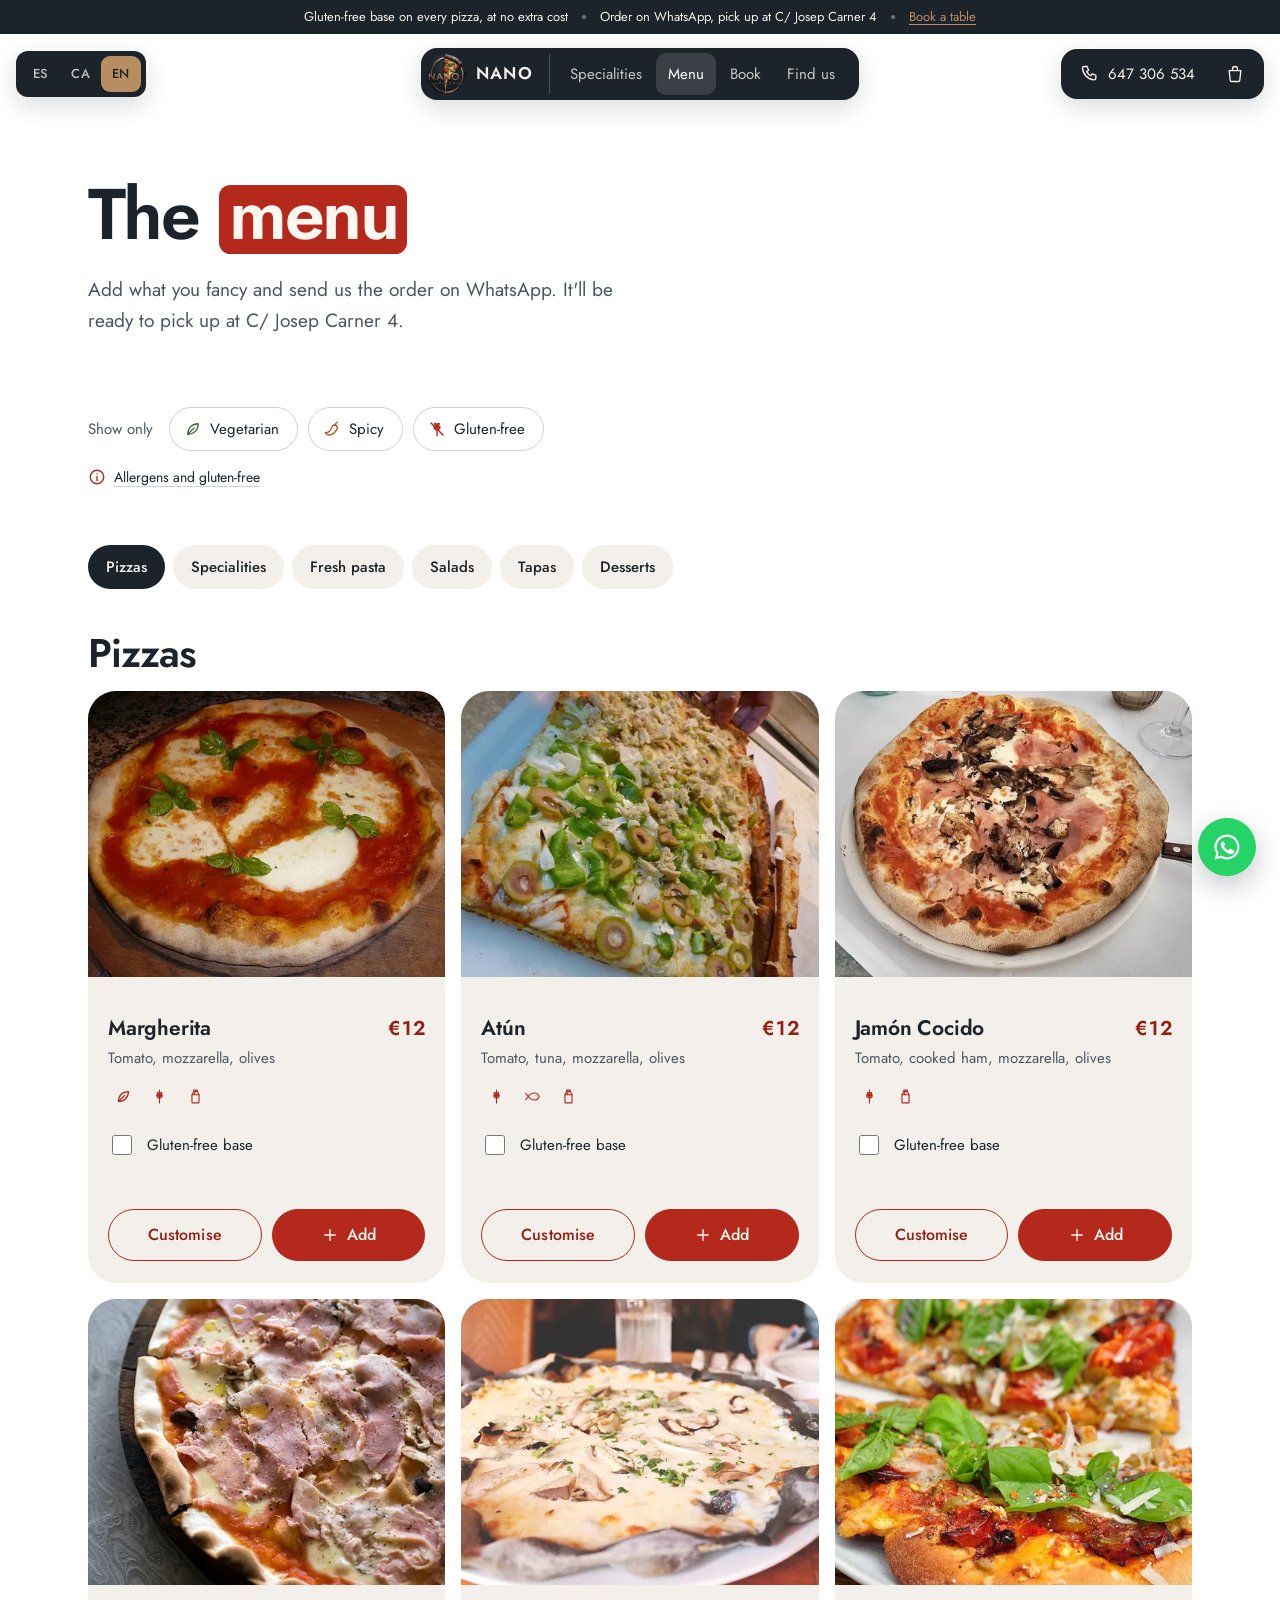
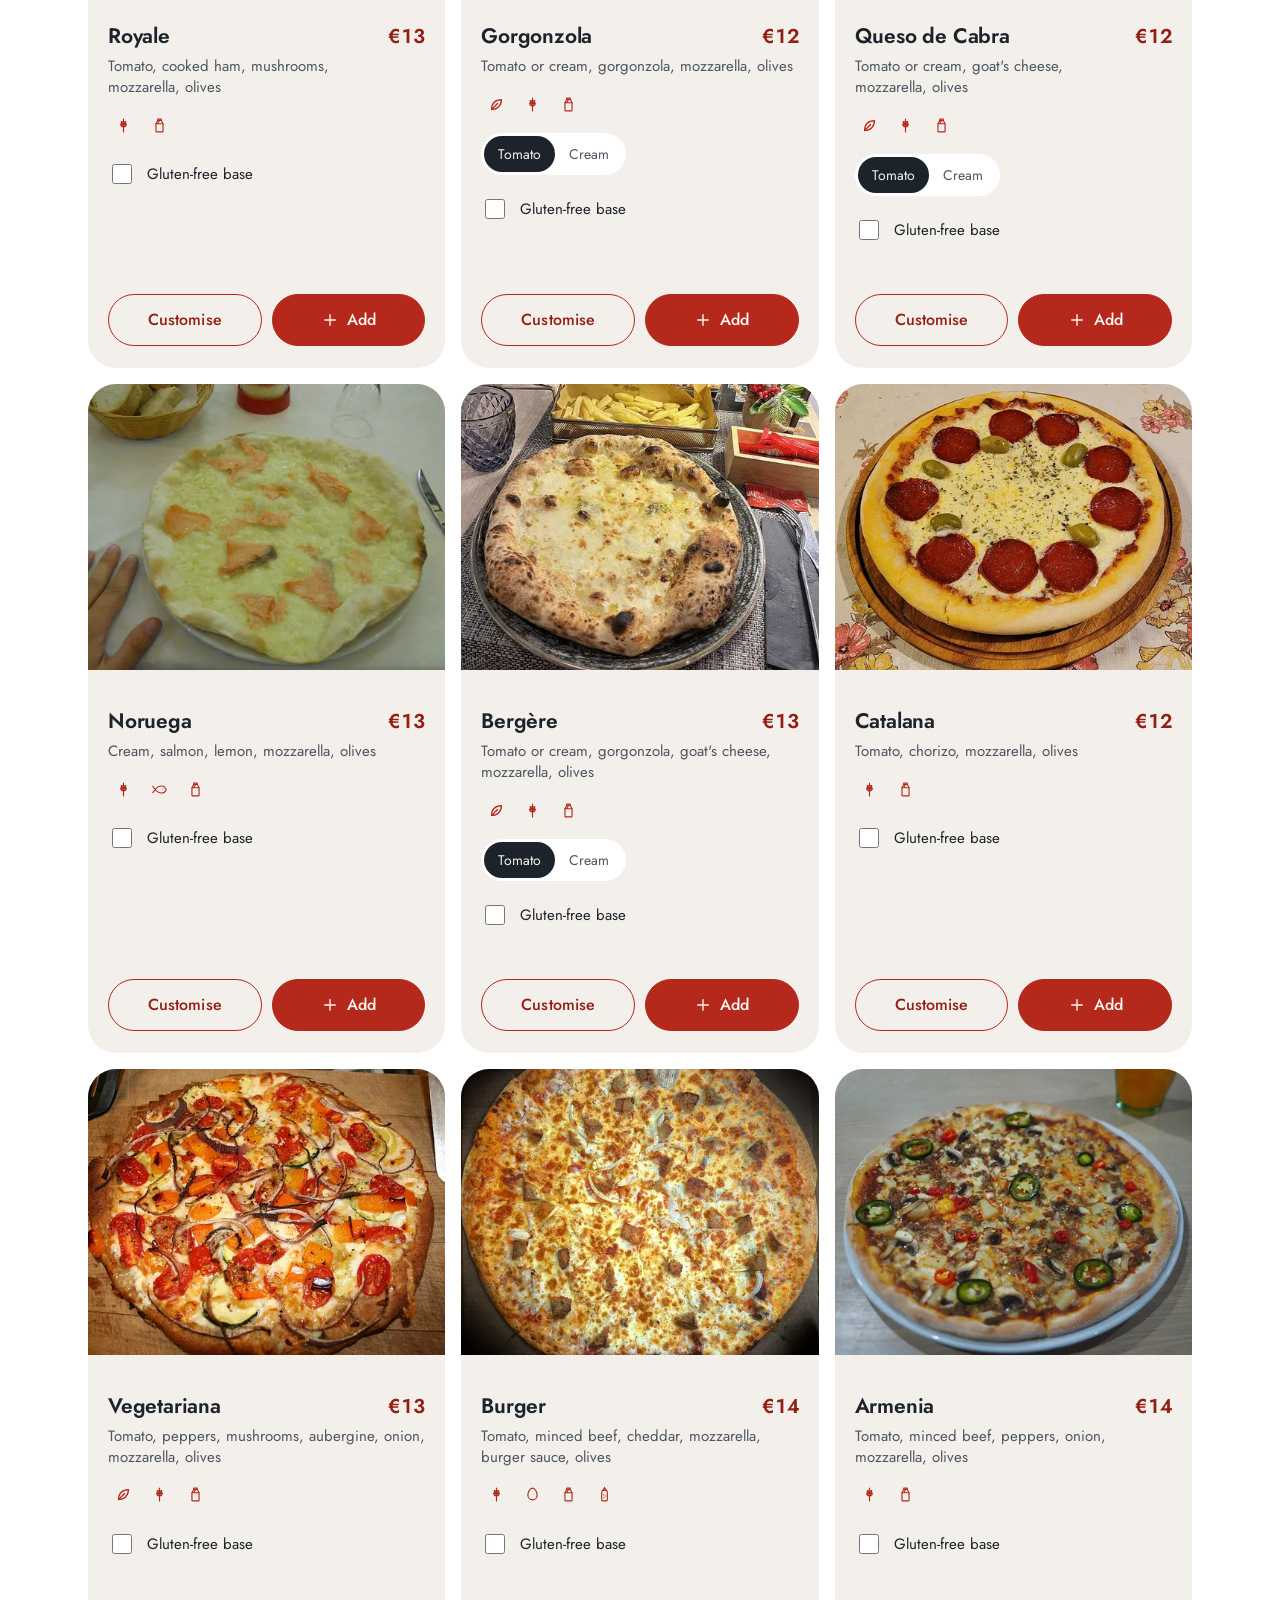
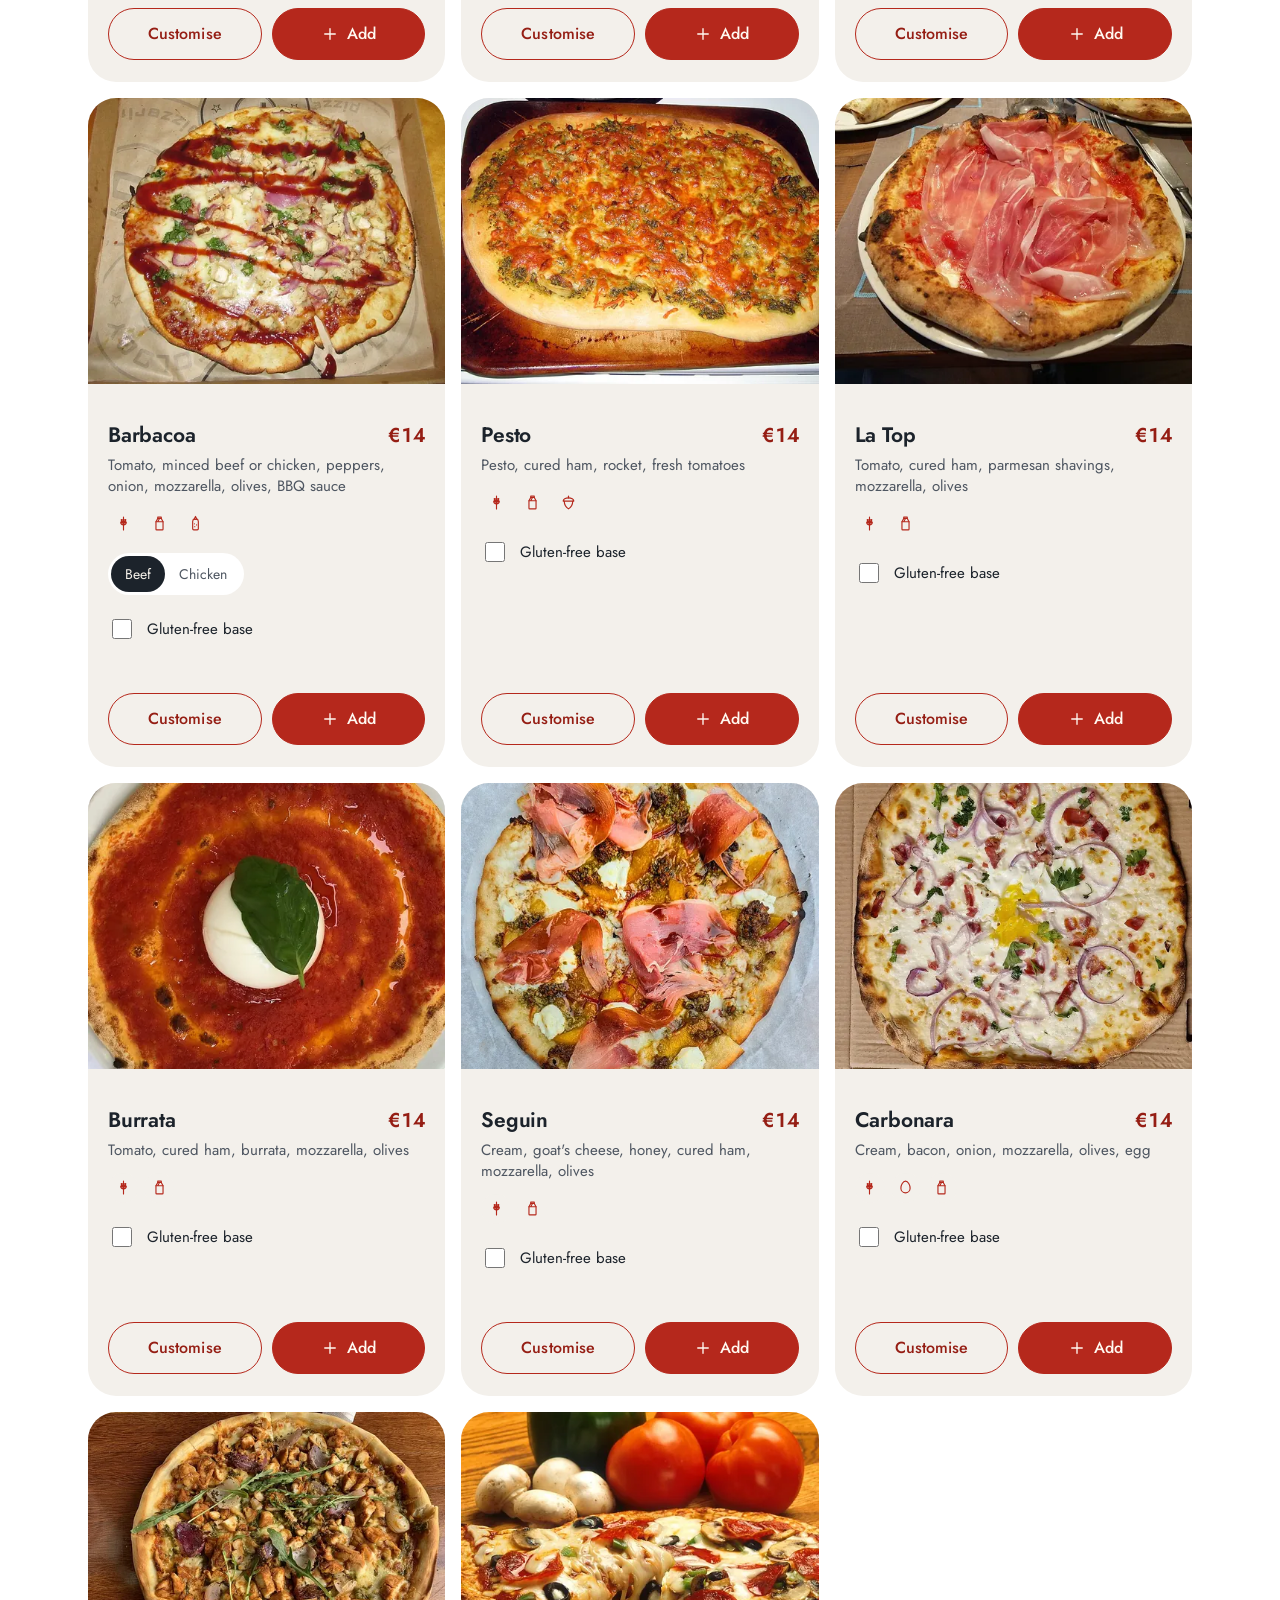
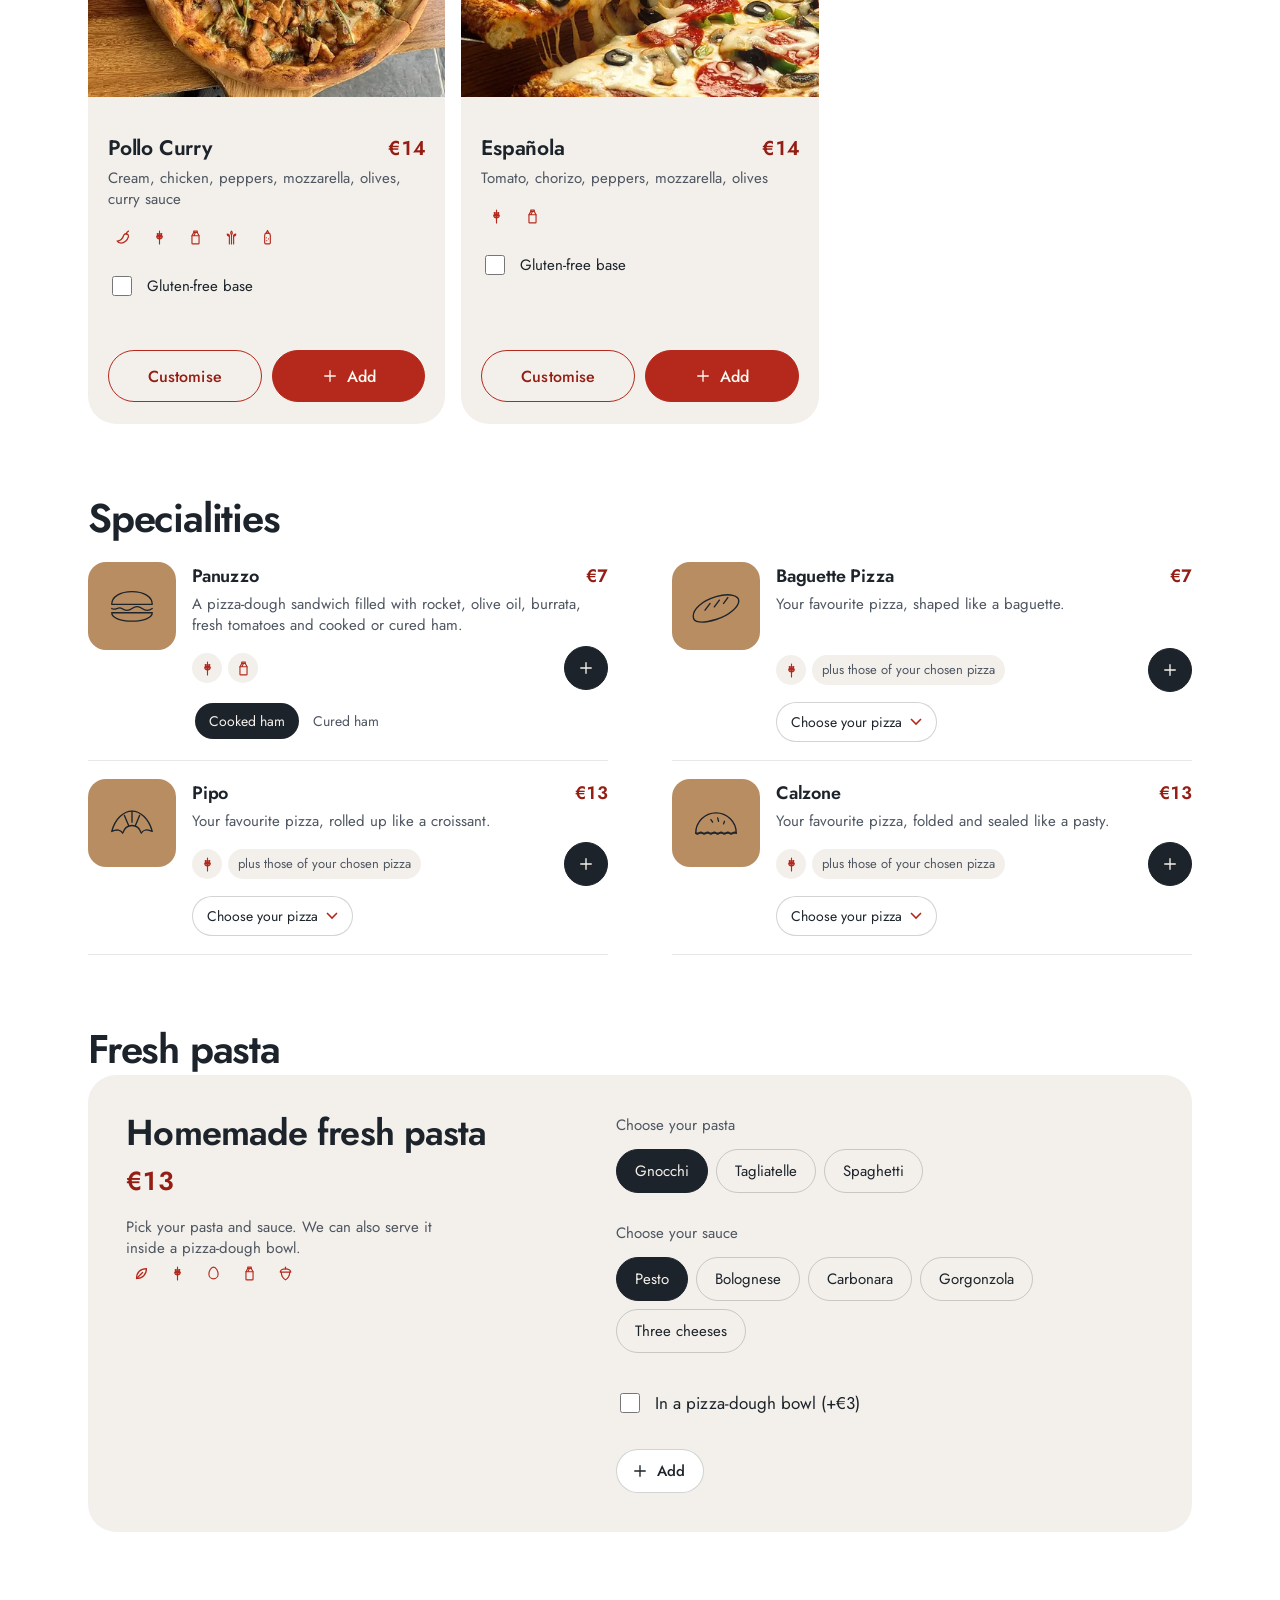
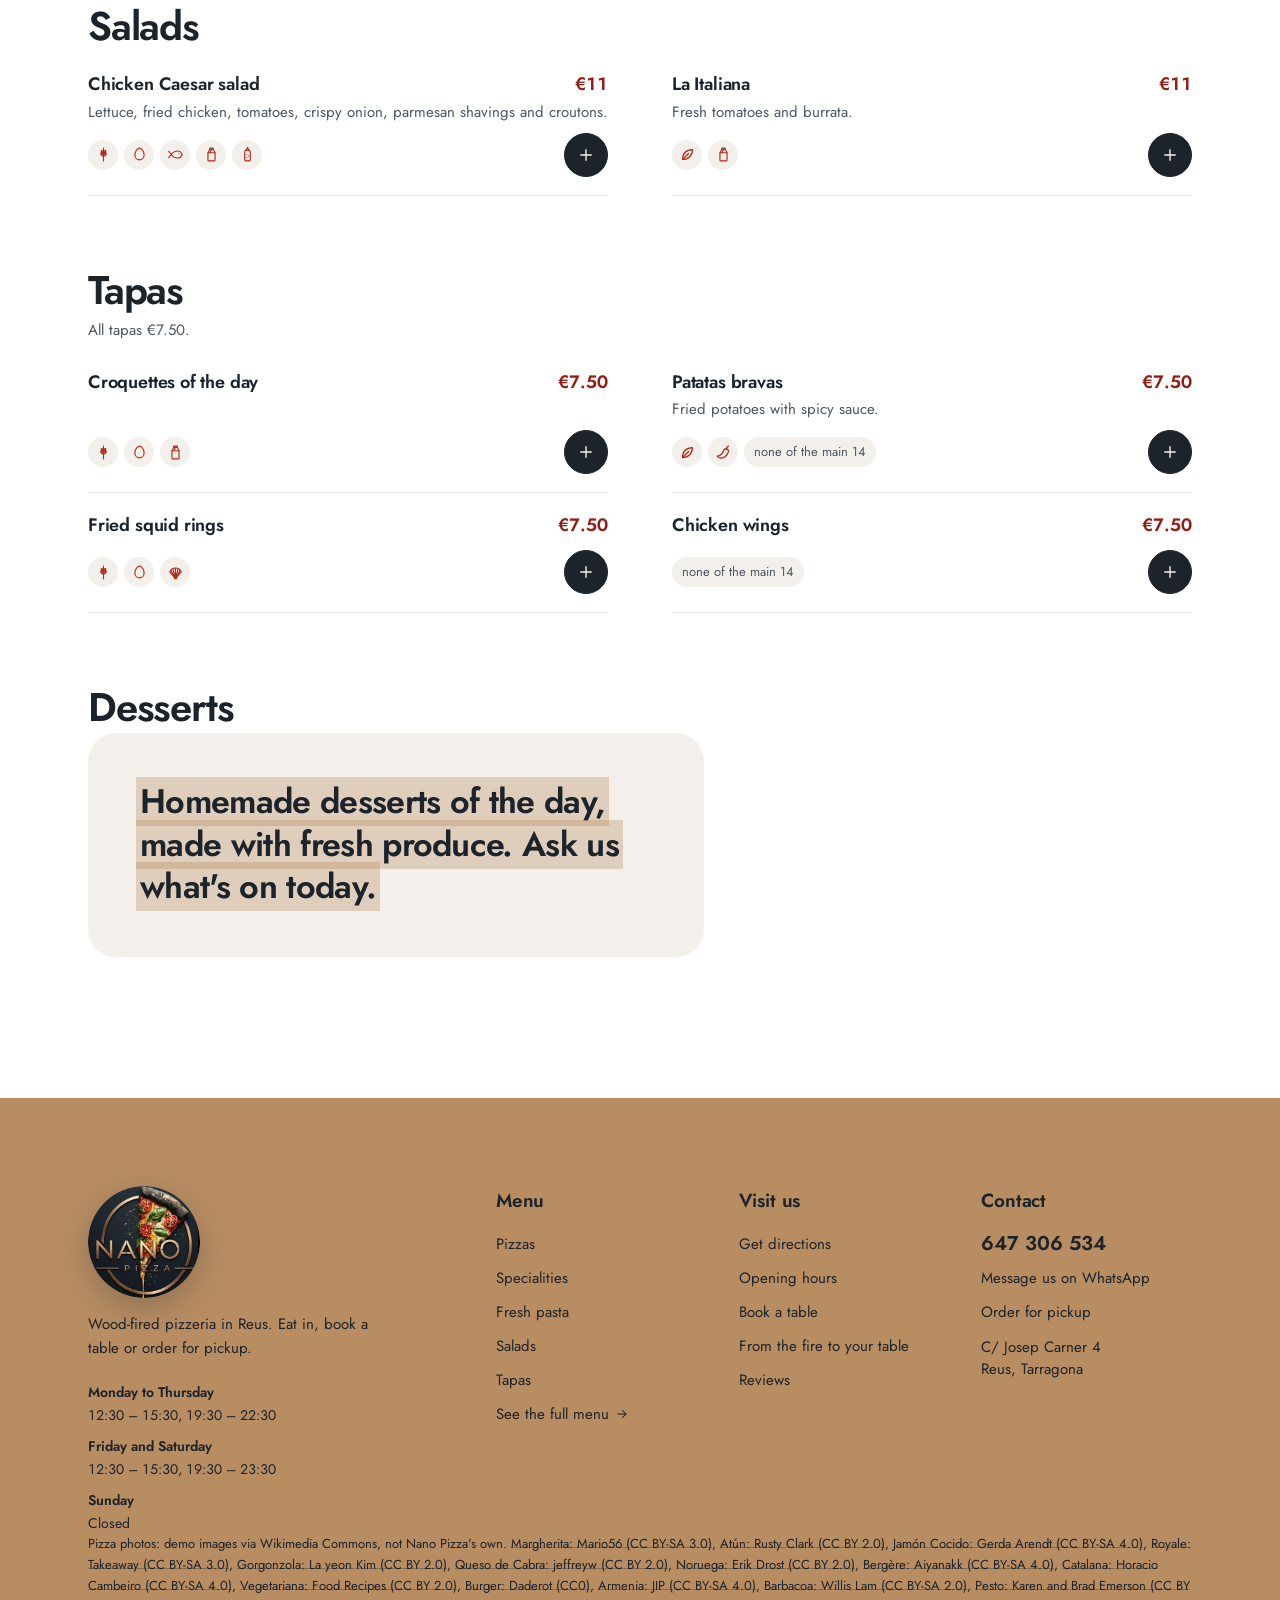
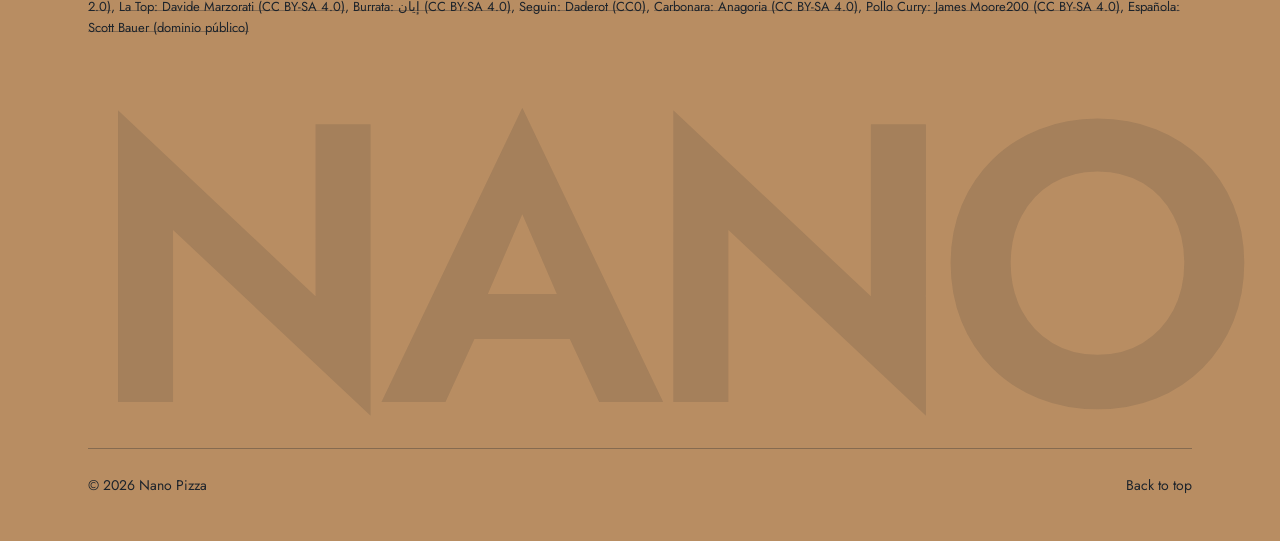
==== commit 964d453b: "Portada con lo aprendido de FastIA, Zentrix y sus proyectos - Barra de avisos arriba (masa sin glute" ====
--- a/carta.html
+++ b/carta.html
@@ -434,6 +434,9 @@
 <body>
 <a class="skip" href="#main" data-i18n="skip">Saltar al contenido</a>
 
+<div class="topbar" id="topbar">
+  <p class="topbar-in"><span data-i18n="tb_1">Masa sin gluten en todas las pizzas, sin coste</span><span class="tb-sep" aria-hidden="true"></span><span class="tb-2" data-i18n="tb_2">Pide por WhatsApp y recoge en C/ Josep Carner 4</span><span class="tb-sep" aria-hidden="true"></span><a class="tb-2" href="reservar.html" data-i18n="cta_book">Reservar mesa</a></p>
+</div>
 <header class="nav" id="nav">
   <div class="nav-in">
     <div class="lang pill" role="group" aria-label="Idioma" data-i18n-aria="aria_lang">
@@ -510,13 +513,13 @@
         <nav class="tabs" id="tabs" aria-label="Secciones de la carta" data-i18n-aria="aria_sections"><!--pre:tabs--><a class="tab" href="#panel-pizzas" data-cat="pizzas" aria-current="true">Pizzas</a><a class="tab" href="#panel-especiales" data-cat="especiales" aria-current="false">Especialidades</a><a class="tab" href="#panel-pasta" data-cat="pasta" aria-current="false">Pasta fresca</a><a class="tab" href="#panel-ensaladas" data-cat="ensaladas" aria-current="false">Ensaladas</a><a class="tab" href="#panel-tapas" data-cat="tapas" aria-current="false">Tapas</a><a class="tab" href="#panel-postres" data-cat="postres" aria-current="false">Postres</a><!--/pre:tabs--></nav>
         <div class="active-f" id="active-f" hidden><span class="diet-status" id="diet-status"></span><button class="diet-clear" type="button" data-clear-f data-i18n="clear_f">Quitar filtros</button></div>
       </div>
-      <div id="panels"><!--pre:panels--><section class="panel" id="panel-pizzas" aria-labelledby="h-pizzas"><h2 class="cat-h" id="h-pizzas" tabindex="-1">Pizzas<span class="cat-n"></span></h2><ul class="dishes pizza-cards"><li class="dish pcard" data-key="pizza:margherita"><div class="pc-media" aria-hidden="true"><img class="pc-img" src="Imagenes/Carta/margherita-card-480.webp" srcset="Imagenes/Carta/margherita-card-480.webp 480w, Imagenes/Carta/margherita-card-720.webp 720w" sizes="(max-width:639px) calc(100vw - 32px), (max-width:1023px) 46vw, 380px" width="480" height="384" loading="lazy" decoding="async" alt=""></div><div class="pc-body">
+      <div id="panels"><!--pre:panels--><section class="panel" id="panel-pizzas" aria-labelledby="h-pizzas"><h2 class="cat-h" id="h-pizzas" tabindex="-1">Pizzas<span class="cat-n"></span></h2><ul class="dishes pizza-cards"><li class="dish pcard" data-key="pizza:margherita"><div class="pc-media" aria-hidden="true"><img class="pc-img" src="Imagenes/Carta/margherita-card-480.webp" srcset="Imagenes/Carta/margherita-card-480.webp 480w, Imagenes/Carta/margherita-card-720.webp 720w" sizes="(max-width:639px) calc(100vw - 32px), (max-width:1023px) 46vw, 380px" width="480" height="384" fetchpriority="high" decoding="async" alt=""></div><div class="pc-body">
     <div class="dish-head"><h3 class="dish-name">Margherita</h3><span class="dish-price">12&nbsp;€</span></div>
     <p class="dish-desc">Tomate, mozzarella, aceitunas</p><div class="dish-meta" data-meta=""><span class="al-l">Alérgenos:</span><ul class="al-list" role="list"><li class="dtag dtag-veg" title="Vegetariano"><svg viewBox="0 0 24 24" fill="none" stroke="currentColor" stroke-width="1.8" stroke-linecap="round" stroke-linejoin="round" aria-hidden="true"><path d="M5 19c0-8.5 5.5-14 14-14 0 8.5-5.5 14-14 14z"></path><path d="M5 19l8.5-8.5"></path></svg><span class="al-name">Vegetariano</span></li><li title="gluten"><svg viewBox="0 0 24 24" fill="none" stroke="currentColor" stroke-width="1.6" stroke-linecap="round" stroke-linejoin="round" aria-hidden="true"><path d="M12 21V10"></path><path d="M12 14c-2.5 0-4-1.8-4-4 2.5 0 4 1.8 4 4zm0 0c2.5 0 4-1.8 4-4-2.5 0-4 1.8-4 4zm0-4c-2 0-3.2-1.6-3.2-3.6 2 0 3.2 1.6 3.2 3.6zm0 0c2 0 3.2-1.6 3.2-3.6-2 0-3.2 1.6-3.2 3.6zM12 6.4V3"></path></svg><span class="al-name">gluten</span></li><li title="lácteos"><svg viewBox="0 0 24 24" fill="none" stroke="currentColor" stroke-width="1.6" stroke-linecap="round" stroke-linejoin="round" aria-hidden="true"><path d="M7 9.5 9.5 5h5L17 9.5V20a1 1 0 0 1-1 1H8a1 1 0 0 1-1-1z"></path><path d="M7 9.5h10M12 5 9.5 9.5M9.5 5V3h5v2"></path></svg><span class="al-name">lácteos</span></li></ul></div><label class="check sg-check"><input type="checkbox" data-opt="sg"><span>Masa sin gluten</span></label>
-    <div class="pc-actions"><button class="btn btn-outline" type="button" data-custom="pizza:margherita" aria-haspopup="dialog"><span class="btn-t">Personalizar</span></button><button class="add" type="button" data-add="pizza:margherita"><svg class="add-ic" viewBox="0 0 24 24" fill="none" stroke="currentColor" stroke-width="1.8" stroke-linecap="round" stroke-linejoin="round" aria-hidden="true"><path class="ic-plus" d="M12 5v14M5 12h14"></path><path class="ic-check" pathLength="1" d="M5 12.5l4.5 4.5L19 7.5"></path></svg><span>Añadir</span></button></div></div></li><li class="dish pcard" data-key="pizza:atun"><div class="pc-media" aria-hidden="true"><img class="pc-img" src="Imagenes/Carta/atun-card-480.webp" srcset="Imagenes/Carta/atun-card-480.webp 480w, Imagenes/Carta/atun-card-720.webp 720w" sizes="(max-width:639px) calc(100vw - 32px), (max-width:1023px) 46vw, 380px" width="480" height="384" loading="lazy" decoding="async" alt=""></div><div class="pc-body">
+    <div class="pc-actions"><button class="btn btn-outline" type="button" data-custom="pizza:margherita" aria-haspopup="dialog"><span class="btn-t">Personalizar</span></button><button class="add" type="button" data-add="pizza:margherita"><svg class="add-ic" viewBox="0 0 24 24" fill="none" stroke="currentColor" stroke-width="1.8" stroke-linecap="round" stroke-linejoin="round" aria-hidden="true"><path class="ic-plus" d="M12 5v14M5 12h14"></path><path class="ic-check" pathLength="1" d="M5 12.5l4.5 4.5L19 7.5"></path></svg><span>Añadir</span></button></div></div></li><li class="dish pcard" data-key="pizza:atun"><div class="pc-media" aria-hidden="true"><img class="pc-img" src="Imagenes/Carta/atun-card-480.webp" srcset="Imagenes/Carta/atun-card-480.webp 480w, Imagenes/Carta/atun-card-720.webp 720w" sizes="(max-width:639px) calc(100vw - 32px), (max-width:1023px) 46vw, 380px" width="480" height="384" decoding="async" alt=""></div><div class="pc-body">
     <div class="dish-head"><h3 class="dish-name">Atún</h3><span class="dish-price">12&nbsp;€</span></div>
     <p class="dish-desc">Tomate, atún, mozzarella, aceitunas</p><div class="dish-meta" data-meta=""><span class="al-l">Alérgenos:</span><ul class="al-list" role="list"><li title="gluten"><svg viewBox="0 0 24 24" fill="none" stroke="currentColor" stroke-width="1.6" stroke-linecap="round" stroke-linejoin="round" aria-hidden="true"><path d="M12 21V10"></path><path d="M12 14c-2.5 0-4-1.8-4-4 2.5 0 4 1.8 4 4zm0 0c2.5 0 4-1.8 4-4-2.5 0-4 1.8-4 4zm0-4c-2 0-3.2-1.6-3.2-3.6 2 0 3.2 1.6 3.2 3.6zm0 0c2 0 3.2-1.6 3.2-3.6-2 0-3.2 1.6-3.2 3.6zM12 6.4V3"></path></svg><span class="al-name">gluten</span></li><li title="pescado"><svg viewBox="0 0 24 24" fill="none" stroke="currentColor" stroke-width="1.6" stroke-linecap="round" stroke-linejoin="round" aria-hidden="true"><path d="M2.5 7.5 6 12l-3.5 4.5"></path><path d="M6 12c2.5-3.5 6-5 9-5s5.5 2.5 6.5 5c-1 2.5-3.5 5-6.5 5s-6.5-1.5-9-5z"></path><path d="M17 11h.01"></path></svg><span class="al-name">pescado</span></li><li title="lácteos"><svg viewBox="0 0 24 24" fill="none" stroke="currentColor" stroke-width="1.6" stroke-linecap="round" stroke-linejoin="round" aria-hidden="true"><path d="M7 9.5 9.5 5h5L17 9.5V20a1 1 0 0 1-1 1H8a1 1 0 0 1-1-1z"></path><path d="M7 9.5h10M12 5 9.5 9.5M9.5 5V3h5v2"></path></svg><span class="al-name">lácteos</span></li></ul></div><label class="check sg-check"><input type="checkbox" data-opt="sg"><span>Masa sin gluten</span></label>
-    <div class="pc-actions"><button class="btn btn-outline" type="button" data-custom="pizza:atun" aria-haspopup="dialog"><span class="btn-t">Personalizar</span></button><button class="add" type="button" data-add="pizza:atun"><svg class="add-ic" viewBox="0 0 24 24" fill="none" stroke="currentColor" stroke-width="1.8" stroke-linecap="round" stroke-linejoin="round" aria-hidden="true"><path class="ic-plus" d="M12 5v14M5 12h14"></path><path class="ic-check" pathLength="1" d="M5 12.5l4.5 4.5L19 7.5"></path></svg><span>Añadir</span></button></div></div></li><li class="dish pcard" data-key="pizza:jamon-cocido"><div class="pc-media" aria-hidden="true"><img class="pc-img" src="Imagenes/Carta/jamon-cocido-card-480.webp" srcset="Imagenes/Carta/jamon-cocido-card-480.webp 480w, Imagenes/Carta/jamon-cocido-card-720.webp 720w" sizes="(max-width:639px) calc(100vw - 32px), (max-width:1023px) 46vw, 380px" width="480" height="384" loading="lazy" decoding="async" alt=""></div><div class="pc-body">
+    <div class="pc-actions"><button class="btn btn-outline" type="button" data-custom="pizza:atun" aria-haspopup="dialog"><span class="btn-t">Personalizar</span></button><button class="add" type="button" data-add="pizza:atun"><svg class="add-ic" viewBox="0 0 24 24" fill="none" stroke="currentColor" stroke-width="1.8" stroke-linecap="round" stroke-linejoin="round" aria-hidden="true"><path class="ic-plus" d="M12 5v14M5 12h14"></path><path class="ic-check" pathLength="1" d="M5 12.5l4.5 4.5L19 7.5"></path></svg><span>Añadir</span></button></div></div></li><li class="dish pcard" data-key="pizza:jamon-cocido"><div class="pc-media" aria-hidden="true"><img class="pc-img" src="Imagenes/Carta/jamon-cocido-card-480.webp" srcset="Imagenes/Carta/jamon-cocido-card-480.webp 480w, Imagenes/Carta/jamon-cocido-card-720.webp 720w" sizes="(max-width:639px) calc(100vw - 32px), (max-width:1023px) 46vw, 380px" width="480" height="384" decoding="async" alt=""></div><div class="pc-body">
     <div class="dish-head"><h3 class="dish-name">Jamón Cocido</h3><span class="dish-price">12&nbsp;€</span></div>
     <p class="dish-desc">Tomate, jamón cocido, mozzarella, aceitunas</p><div class="dish-meta" data-meta=""><span class="al-l">Alérgenos:</span><ul class="al-list" role="list"><li title="gluten"><svg viewBox="0 0 24 24" fill="none" stroke="currentColor" stroke-width="1.6" stroke-linecap="round" stroke-linejoin="round" aria-hidden="true"><path d="M12 21V10"></path><path d="M12 14c-2.5 0-4-1.8-4-4 2.5 0 4 1.8 4 4zm0 0c2.5 0 4-1.8 4-4-2.5 0-4 1.8-4 4zm0-4c-2 0-3.2-1.6-3.2-3.6 2 0 3.2 1.6 3.2 3.6zm0 0c2 0 3.2-1.6 3.2-3.6-2 0-3.2 1.6-3.2 3.6zM12 6.4V3"></path></svg><span class="al-name">gluten</span></li><li title="lácteos"><svg viewBox="0 0 24 24" fill="none" stroke="currentColor" stroke-width="1.6" stroke-linecap="round" stroke-linejoin="round" aria-hidden="true"><path d="M7 9.5 9.5 5h5L17 9.5V20a1 1 0 0 1-1 1H8a1 1 0 0 1-1-1z"></path><path d="M7 9.5h10M12 5 9.5 9.5M9.5 5V3h5v2"></path></svg><span class="al-name">lácteos</span></li></ul></div><label class="check sg-check"><input type="checkbox" data-opt="sg"><span>Masa sin gluten</span></label>
     <div class="pc-actions"><button class="btn btn-outline" type="button" data-custom="pizza:jamon-cocido" aria-haspopup="dialog"><span class="btn-t">Personalizar</span></button><button class="add" type="button" data-add="pizza:jamon-cocido"><svg class="add-ic" viewBox="0 0 24 24" fill="none" stroke="currentColor" stroke-width="1.8" stroke-linecap="round" stroke-linejoin="round" aria-hidden="true"><path class="ic-plus" d="M12 5v14M5 12h14"></path><path class="ic-check" pathLength="1" d="M5 12.5l4.5 4.5L19 7.5"></path></svg><span>Añadir</span></button></div></div></li><li class="dish pcard" data-key="pizza:royale"><div class="pc-media" aria-hidden="true"><img class="pc-img" src="Imagenes/Carta/royale-card-480.webp" srcset="Imagenes/Carta/royale-card-480.webp 480w, Imagenes/Carta/royale-card-720.webp 720w" sizes="(max-width:639px) calc(100vw - 32px), (max-width:1023px) 46vw, 380px" width="480" height="384" loading="lazy" decoding="async" alt=""></div><div class="pc-body">
@@ -646,6 +649,8 @@
 
 <div class="sr-only" id="announce" aria-live="polite"></div>
 
+<a class="wa-float" href="https://wa.me/34647306534" target="_blank" rel="noopener" aria-label="Escríbenos por WhatsApp" data-i18n-aria="foot_wa"><svg viewBox="0 0 24 24" fill="currentColor" aria-hidden="true"><path d="M12 2a10 10 0 0 0-8.6 15.1L2 22l5-1.3A10 10 0 1 0 12 2zm0 18.2a8.2 8.2 0 0 1-4.2-1.2l-.3-.2-3 .8.8-2.9-.2-.3A8.2 8.2 0 1 1 12 20.2zm4.5-6.1c-.2-.1-1.5-.7-1.7-.8-.2-.1-.4-.1-.6.1l-.8 1c-.1.2-.3.2-.5.1a6.7 6.7 0 0 1-3.3-2.9c-.3-.4.3-.4.8-1.4.1-.2 0-.3 0-.4l-.8-1.8c-.2-.5-.4-.4-.6-.4h-.5a1 1 0 0 0-.7.3 3 3 0 0 0-.9 2.2 5.2 5.2 0 0 0 1.1 2.8 11.9 11.9 0 0 0 4.6 4c1.7.7 2.3.8 3.2.7a2.7 2.7 0 0 0 1.8-1.3 2.2 2.2 0 0 0 .2-1.3c-.1-.1-.2-.2-.4-.3z"/></svg></a>
+
 <!-- Mobile order bar -->
 <div class="bar" id="bar">
   <a class="btn btn-ghost" href="tel:+34647306534" aria-label="Llamar 647 306 534" data-i18n-aria="call_aria">
--- a/css/nano.css
+++ b/css/nano.css
@@ -671,6 +671,119 @@
 .pickup-where{font-size:15px;color:var(--ink-dim);margin:0 0 16px}
 .flyer{position:fixed;z-index:300;width:14px;height:14px;margin:-7px 0 0 -7px;border-radius:50%;background:var(--accent);pointer-events:none}
 
+/* ---------- Barra de avisos (arriba del todo; se va al bajar) ---------- */
+:root{--tb:0px}
+:root:has(.topbar){--tb:34px}
+:root.scrolled,:root.is-mesa{--tb:0px}
+.topbar{position:fixed;inset:0 0 auto;z-index:calc(var(--z-nav) + 1);height:34px;background:var(--ink);color:var(--paper);font-size:13px;transform:translateY(calc(var(--tb) - 34px));transition:transform .3s var(--ease-out)}
+.topbar-in{display:flex;align-items:center;justify-content:center;gap:14px;height:100%;margin:0;padding:0 16px;white-space:nowrap;overflow:hidden}
+.topbar a{color:var(--bronze);text-decoration:underline;text-underline-offset:3px}
+.tb-sep{width:4px;height:4px;border-radius:50%;background:rgba(245,241,234,.4);flex:none}
+.is-mesa .topbar{display:none}
+@media (max-width:760px){.topbar .tb-2,.topbar .tb-sep{display:none}.topbar-in{font-size:12.5px}}
+.nav{top:var(--tb);transition:top .3s var(--ease-out)}
+.mobile-menu{top:calc(var(--nav-h) + var(--tb))}
+.page-top{padding-top:calc(var(--nav-h) + var(--tb) + clamp(28px,5vw,64px))}
+.hero-in{padding-top:calc(var(--nav-h) + var(--tb) + 48px)}
+
+/* ---------- Botón flotante de WhatsApp (ordenador; en el móvil está la barra de pedido) ---------- */
+.wa-float{position:fixed;right:24px;bottom:24px;z-index:var(--z-bar);display:none;place-items:center;width:58px;height:58px;border-radius:50%;background:#25D366;color:#fff;box-shadow:0 10px 28px rgba(28,35,43,.25);transition:transform .25s var(--ease-out)}
+.wa-float svg{width:30px;height:30px}
+@media (hover:hover) and (pointer:fine){.wa-float:hover{transform:scale(1.08)}}
+@media (min-width:861px){.wa-float{display:grid}}
+.is-mesa .wa-float{display:none}
+
+/* ---------- Portada: pruebas bajo los botones y tarjeta de estado de cristal ---------- */
+.hero-act{display:flex;flex-direction:column;gap:18px}
+.hero-proof{display:flex;flex-wrap:wrap;gap:8px 18px;list-style:none;margin:0;padding:0;font-size:14px;color:rgba(255,255,255,.9)}
+.hero-proof li{display:inline-flex;align-items:center;gap:7px}
+.hero-proof svg{width:16px;height:16px;padding:3px;border-radius:50%;background:var(--accent);color:#fff;flex:none;box-sizing:content-box}
+.hero-side{padding:14px 14px 14px 22px;border-radius:24px;background:rgba(28,35,43,.42);border:1px solid rgba(255,255,255,.16);-webkit-backdrop-filter:blur(14px);backdrop-filter:blur(14px)}
+@media (max-width:640px){.hero-side{padding:12px 12px 12px 16px}}
+
+/* ---------- Pide en tres pasos: pasos a la izquierda, chat de WhatsApp de ejemplo a la derecha ---------- */
+.how-grid{display:grid;grid-template-columns:minmax(0,1fr) minmax(0,1fr);gap:clamp(32px,6vw,96px);align-items:center}
+.how-steps{list-style:none;margin:32px 0 32px;padding:0;display:grid;gap:10px}
+.how-step{display:flex;gap:16px;align-items:flex-start;padding:16px 18px;border-radius:var(--r-m);background:var(--surface);transition:background-color .3s ease,box-shadow .3s ease}
+.how-step h3{margin:2px 0 4px;font-weight:600;font-size:19px;letter-spacing:-.01em}
+.how-step p{margin:0;color:var(--ink-dim);font-size:15px;line-height:1.45}
+.how-n{display:grid;place-items:center;width:36px;height:36px;border-radius:50%;flex:none;background:var(--bg);font-weight:600;transition:background-color .3s ease,color .3s ease}
+.how-step.is-active{background:var(--bg);box-shadow:0 0 0 1.5px var(--ink),0 12px 30px rgba(28,35,43,.08)}
+.how-step.is-active .how-n{background:var(--accent);color:var(--on-accent)}
+.chat{border-radius:28px;overflow:hidden;background:#EFE7DC;box-shadow:0 30px 60px rgba(28,35,43,.16);max-width:440px;justify-self:center;width:100%}
+.chat-head{display:flex;align-items:center;gap:12px;padding:14px 16px;background:var(--ink);color:var(--paper)}
+.chat-head img{width:40px;height:40px;border-radius:50%}
+.chat-head b{display:block;font-weight:600;font-size:16px}
+.chat-head div span{font-size:13px;color:rgba(245,241,234,.7)}
+.chat-head .sample{margin-left:auto;border-color:var(--bronze);color:var(--bronze)}
+.chat-body{display:flex;flex-direction:column;gap:10px;min-height:300px;padding:20px 16px;background:radial-gradient(rgba(28,35,43,.06) 1px,transparent 1.5px) 0 0/18px 18px}
+.msg{max-width:84%;margin:0;padding:10px 14px;border-radius:16px;font-size:14.5px;line-height:1.45;white-space:pre-line;box-shadow:0 1px 1px rgba(28,35,43,.08)}
+.msg-out{align-self:flex-end;background:#D9FDD3;border-bottom-right-radius:4px}
+.msg-in{align-self:flex-start;background:#fff;border-bottom-left-radius:4px}
+.msg-typing{display:none;gap:4px;padding:14px}
+.msg-typing i{width:7px;height:7px;border-radius:50%;background:var(--ink-dim);animation:typing 1s infinite}
+.msg-typing i:nth-child(2){animation-delay:.15s}.msg-typing i:nth-child(3){animation-delay:.3s}
+@keyframes typing{0%,60%,100%{opacity:.3;transform:none}30%{opacity:1;transform:translateY(-3px)}}
+.chat-input{display:flex;align-items:center;justify-content:space-between;gap:12px;margin:0 12px 12px;padding:10px 10px 10px 18px;border-radius:999px;background:#fff;color:var(--ink-dim);font-size:14px}
+.chat-input svg{width:36px;height:36px;padding:8px;border-radius:50%;background:#25D366;color:#fff;flex:none}
+/* Con JS y movimiento: los mensajes llegan uno a uno */
+.anim.chat-on .msg{opacity:0;transform:translateY(10px) scale(.98);transition:opacity .35s var(--ease-out),transform .35s var(--ease-out)}
+.anim.chat-on .msg.on{opacity:1;transform:none}
+.anim.chat-on .msg-typing.on{display:flex}
+@media (max-width:860px){.how-grid{grid-template-columns:1fr}}
+
+/* ---------- Bento de ventajas ---------- */
+.bento{display:grid;grid-template-columns:repeat(4,minmax(0,1fr));grid-template-areas:"a a b b" "a a c d" "e f g g";gap:16px;margin-top:clamp(32px,4vw,48px)}
+.bt{position:relative;border-radius:var(--r-l);padding:clamp(20px,2.4vw,28px);background:var(--surface);overflow:hidden}
+.bt h3{margin:0 0 8px;font-weight:600;font-size:clamp(22px,2.2vw,28px);line-height:1.1;letter-spacing:-.025em}
+.bt p{margin:0;color:var(--ink-dim)}
+.bt-a{grid-area:a;display:flex;flex-direction:column;justify-content:space-between;gap:24px;background:var(--ink);color:var(--paper)}
+.bt-a p{color:rgba(245,241,234,.78);max-width:40ch}
+.bt-a .btn{align-self:flex-start}
+.bt-b{grid-area:b;padding:0;min-height:220px}
+.bt-photo img{position:absolute;inset:0;width:100%;height:100%;object-fit:cover}
+.bt-c{grid-area:c;background:var(--accent);color:var(--on-accent)}
+.bt-c p{color:rgba(255,248,240,.88)}
+.bt-d{grid-area:d}.bt-e{grid-area:e}.bt-f{grid-area:f}
+.bt-g{grid-area:g;display:flex;align-items:center;justify-content:space-between;gap:20px;background:var(--bronze)}
+.bt-g p{color:var(--ink)}
+.bt-g .btn,.hero-ctas .btn,.find-ctas .btn{white-space:nowrap;flex:none}
+.bt-num{display:flex;flex-direction:column;justify-content:flex-end;gap:6px}
+.bt-num .stat-n{font-size:clamp(64px,7vw,104px);line-height:.9}
+.bt-l{font-size:15px;font-weight:500}
+.receipt{width:min(100%,340px);padding:18px;border-radius:18px;background:var(--bg);color:var(--ink);box-shadow:0 18px 40px rgba(0,0,0,.25)}
+.rc-l{margin:0 0 10px!important;font-size:12px!important;font-weight:600;letter-spacing:.06em;color:var(--ink-dim)!important}
+.receipt ul{list-style:none;margin:0;padding:0 0 10px;border-bottom:1px solid var(--line-soft)}
+.receipt li{display:flex;justify-content:space-between;padding:4px 0;font-size:14px}
+.rc-total{display:flex!important;align-items:center;gap:10px;margin:10px 0 0!important;color:var(--ink)!important;font-size:15px}
+.rc-total b{margin-right:auto;font-weight:600}
+.rc-pill{display:inline-flex;align-items:center;padding:4px 10px;border-radius:999px;background:#25D366;color:#fff;font-size:12px;font-weight:600}
+@media (max-width:860px){
+  .bento{grid-template-columns:repeat(2,minmax(0,1fr));grid-template-areas:"a a" "b b" "c d" "e f" "g g"}
+  .bt-g{flex-direction:column;align-items:flex-start}
+}
+
+/* ---------- Preguntas frecuentes ---------- */
+.faq{max-width:760px;margin:0 auto;display:grid;gap:10px}
+.faq-item{border-radius:var(--r-m);background:var(--surface)}
+.faq-item summary{display:flex;align-items:center;justify-content:space-between;gap:16px;min-height:60px;padding:14px 22px;cursor:pointer;list-style:none;font-weight:600;font-size:17px}
+.faq-item summary::-webkit-details-marker{display:none}
+.faq-item summary svg{width:22px;height:22px;flex:none;transition:transform .25s var(--ease-out)}
+.faq-item[open] summary svg{transform:rotate(180deg)}
+.faq-item summary:focus-visible{outline:2px solid var(--accent-ink);outline-offset:2px;border-radius:var(--r-m)}
+.faq-item p{margin:0;padding:0 22px 20px;color:var(--ink-dim);max-width:62ch}
+.faq-item[open]{background:var(--bg);box-shadow:0 0 0 1px var(--line)}
+
+/* ---------- Opiniones escalonadas (ordenador) ---------- */
+@media (min-width:861px){
+  .rv-row{padding-bottom:28px}
+  .rv-card:nth-child(even){transform:translateY(28px)}
+}
+
+/* ---------- Revelado: los titulares además se enfocan ---------- */
+.anim.reveal-on :is(.section-head,h2)[data-reveal]{transition:opacity .9s var(--ease-out),transform .9s var(--ease-out),filter .9s var(--ease-out)}
+.anim.reveal-on :is(.section-head,h2)[data-reveal]:not(.in){filter:blur(8px)}
+
 @media (prefers-reduced-motion:reduce){
   html{scroll-behavior:auto}
   *,*::before,*::after{animation-duration:.01ms!important;animation-delay:0s!important;animation-iteration-count:1!important;transition-duration:.01ms!important}
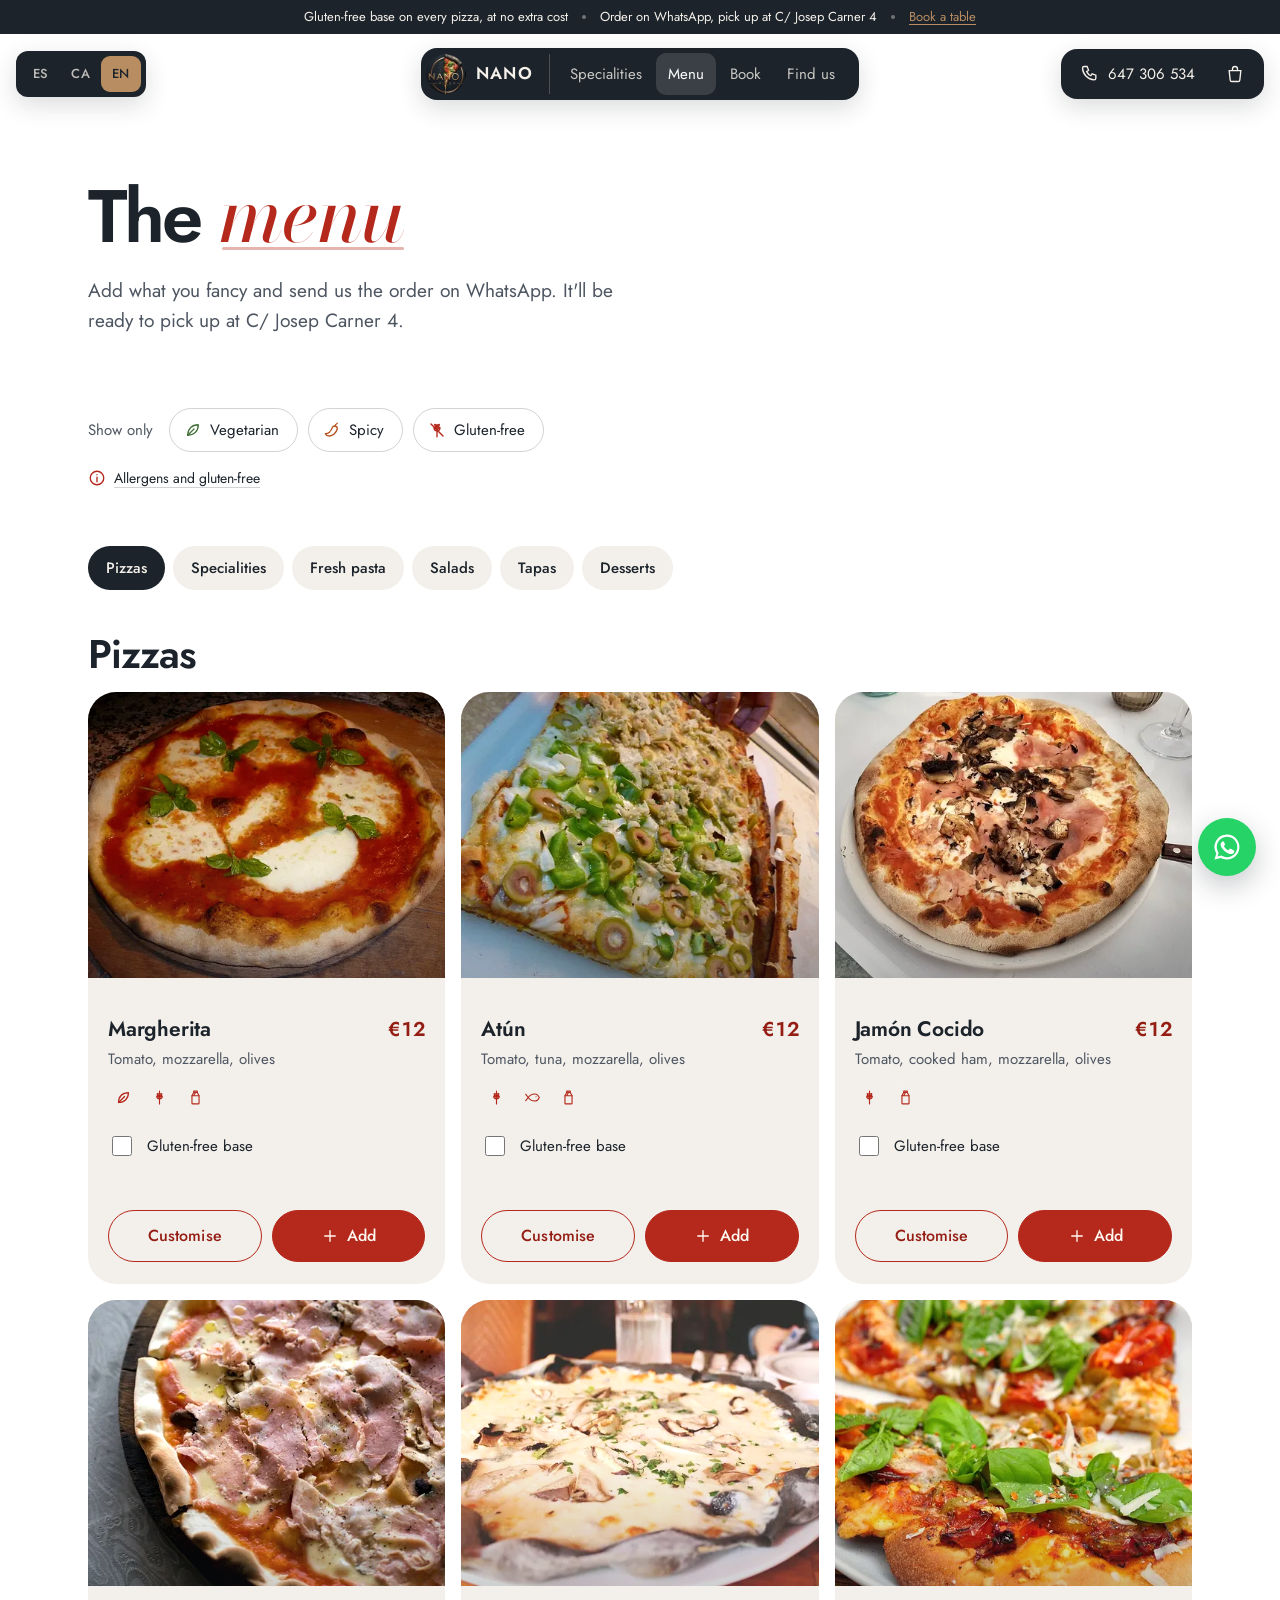
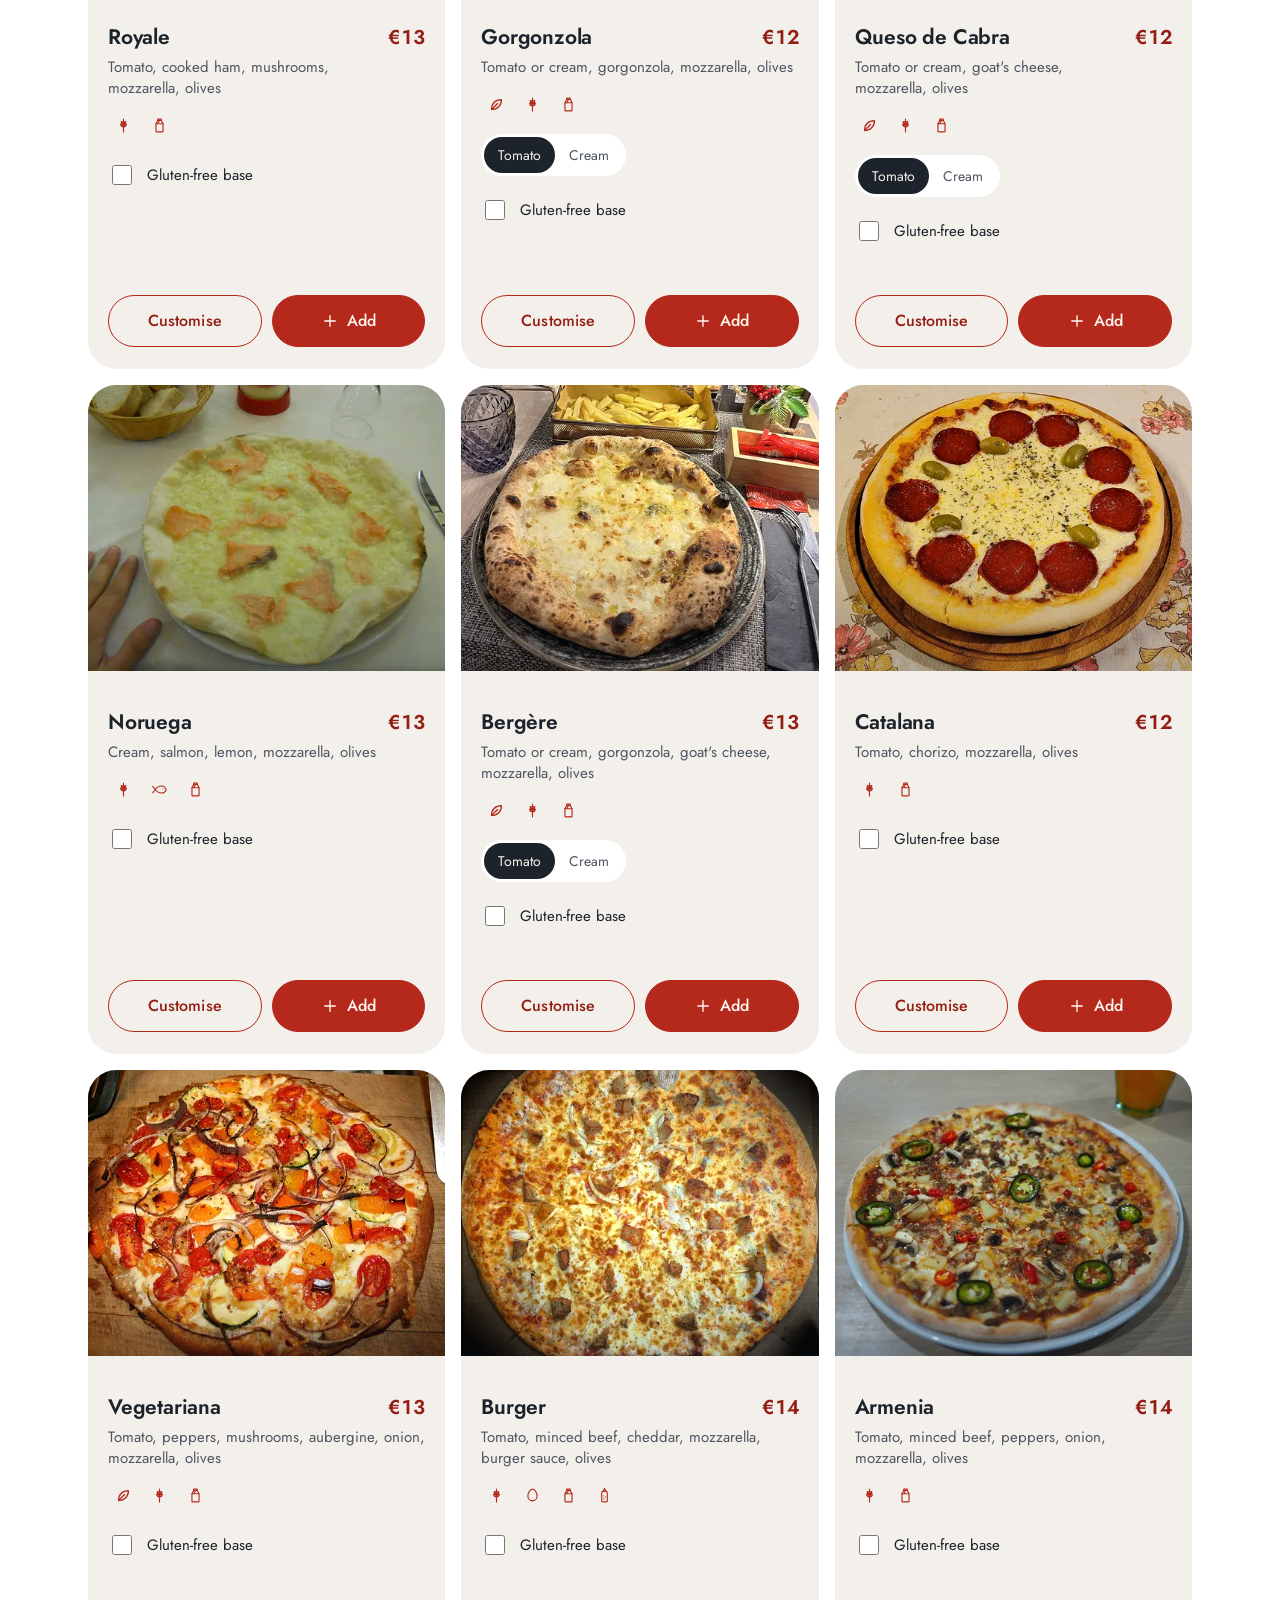
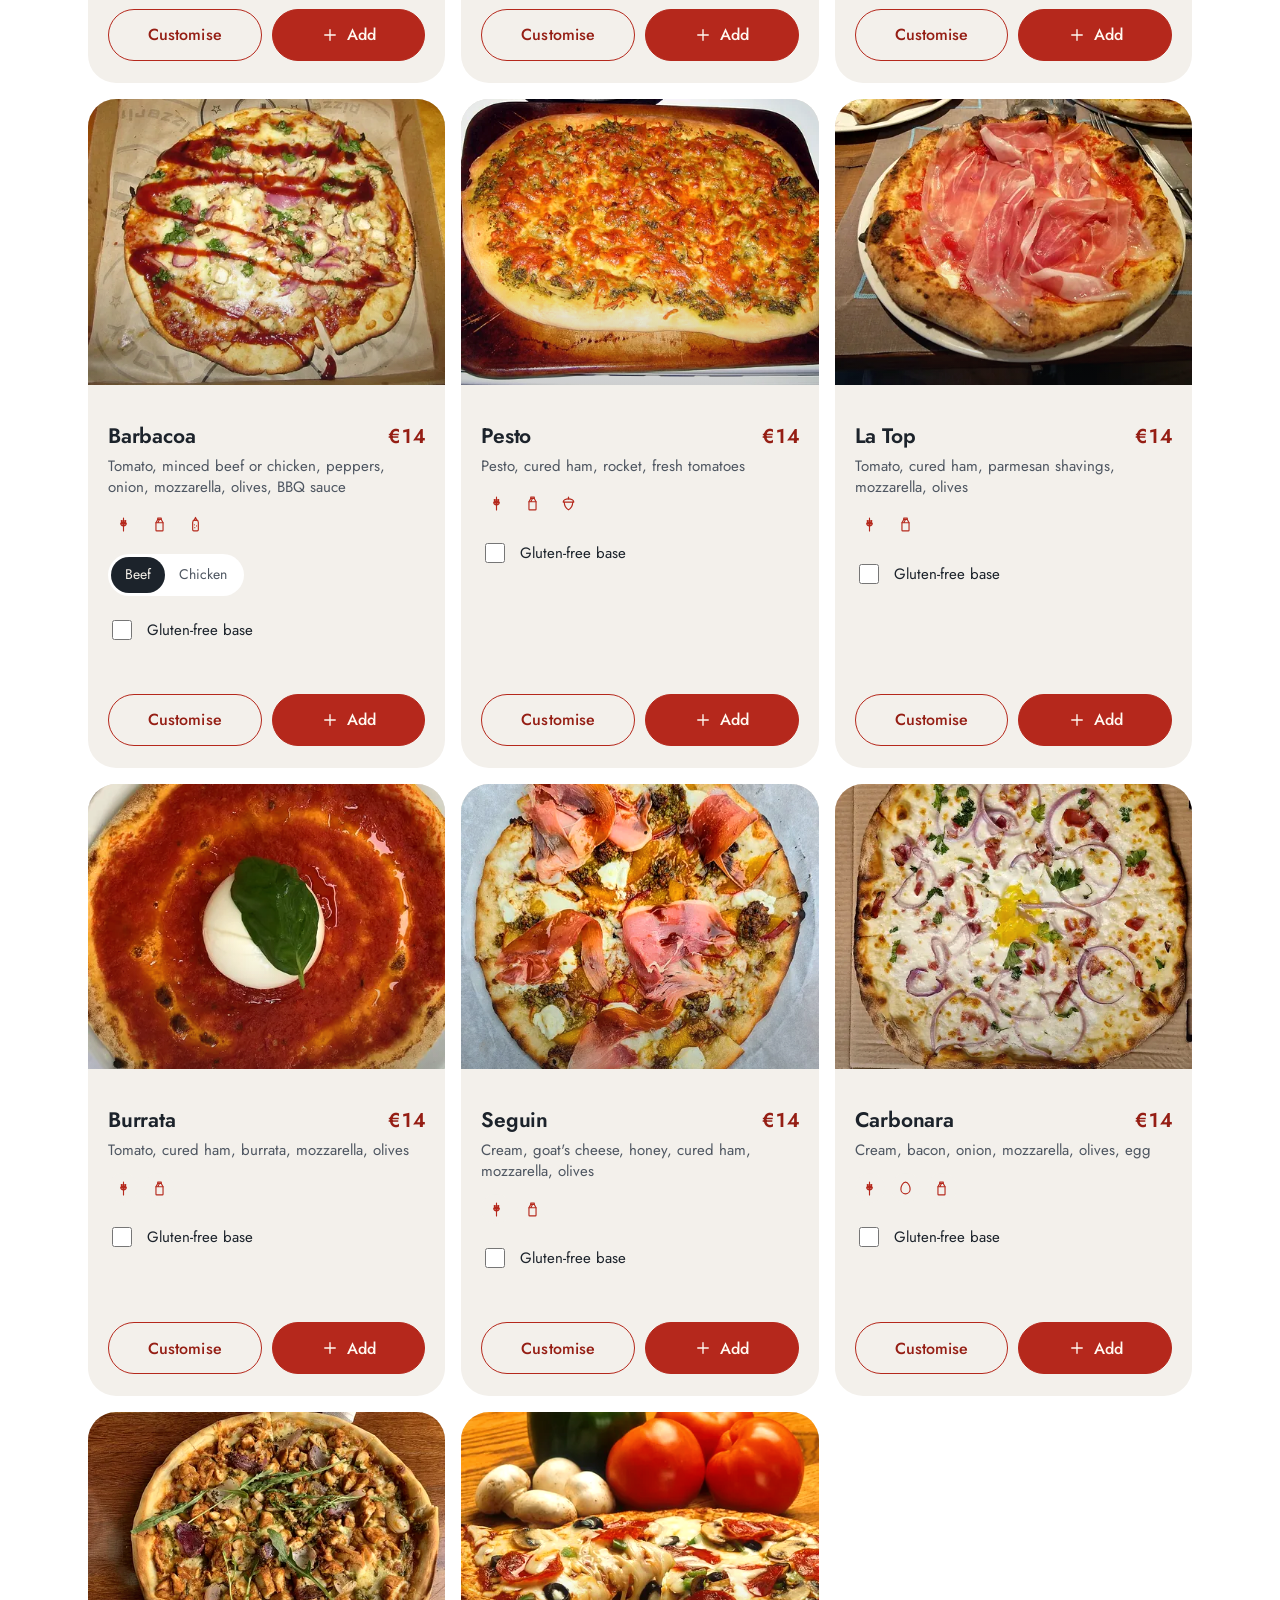
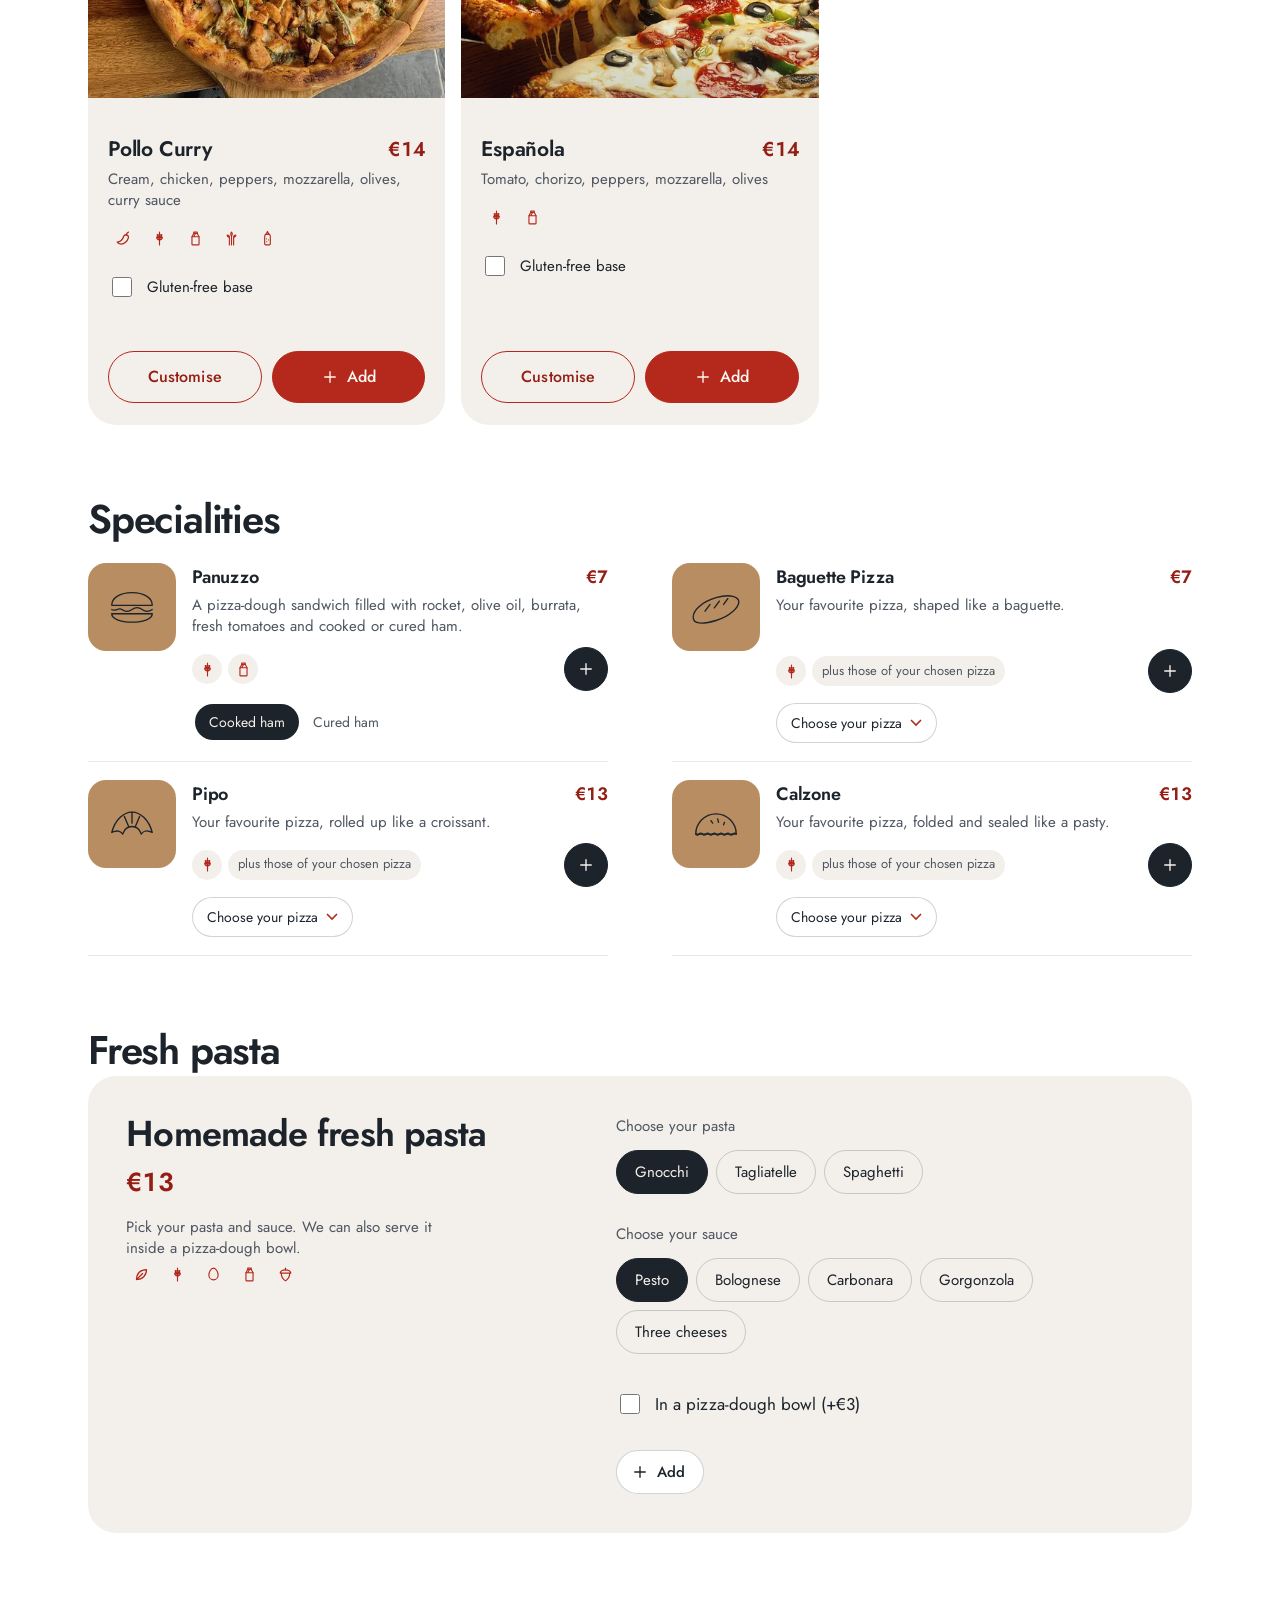
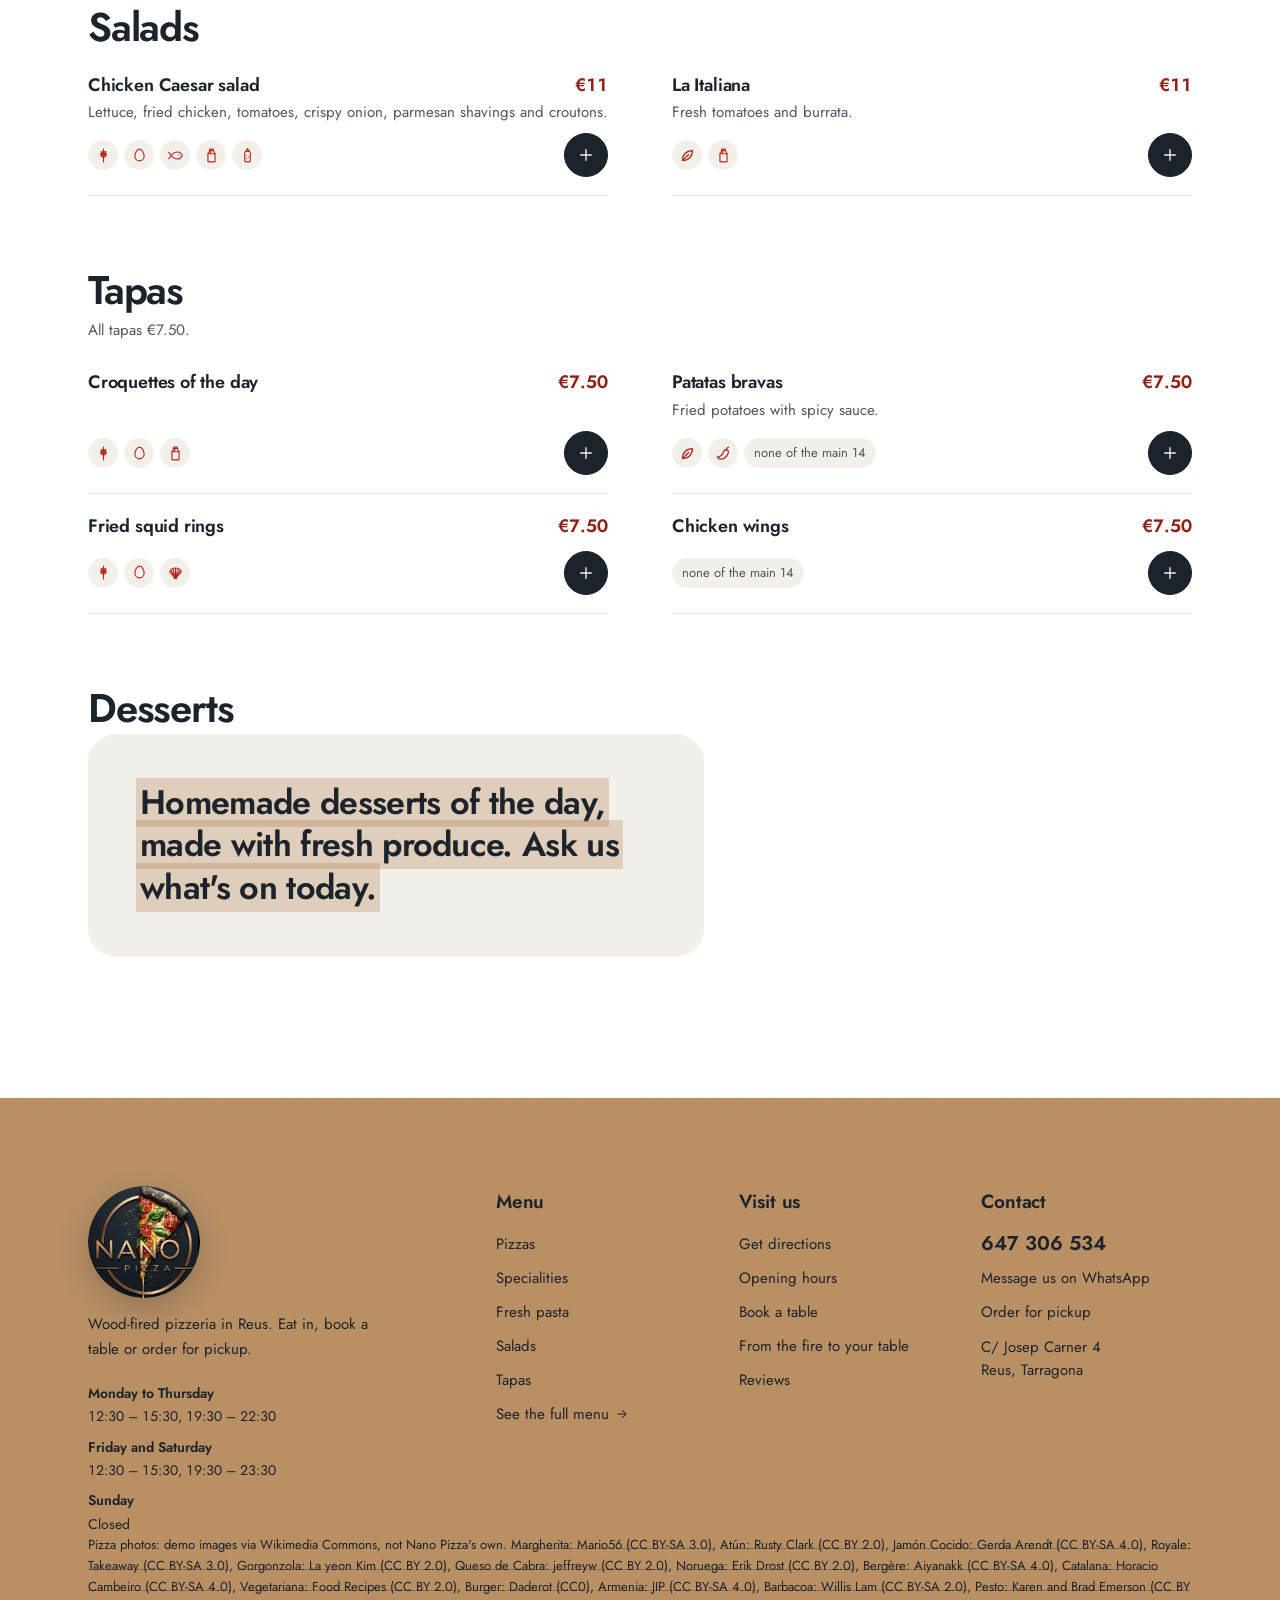
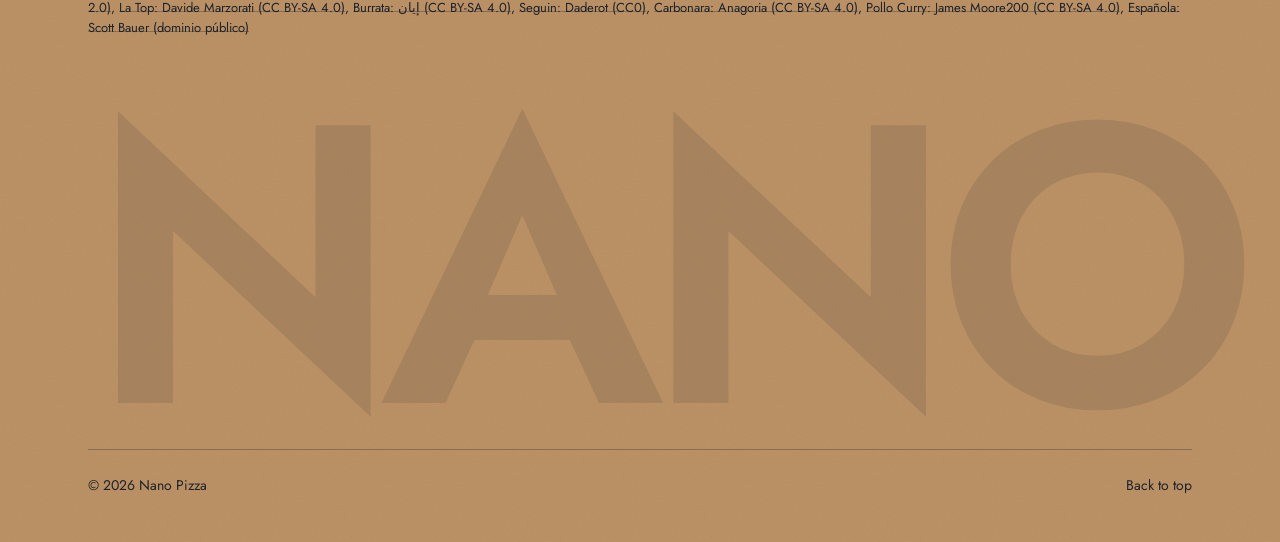
==== commit bfb17494: "Acabado premium y build más robusto - Palabra destacada de los titulares en Bodoni Moda cursiva con " ====
--- a/carta.html
+++ b/carta.html
@@ -428,6 +428,7 @@
 }
 </script>
 <link rel="preload" href="fonts/jost-normal-latin.woff2" as="font" type="font/woff2" crossorigin>
+<link rel="preload" href="fonts/bodoni-moda-italic-latin.woff2" as="font" type="font/woff2" crossorigin>
 <link rel="stylesheet" href="css/nano.css">
 <noscript><style>.lang,.menu-toggle,.rv-controls,.tabs,.add,.seg,.pick,.cart-btn,.bar,.pasta-group,.pasta .check,[data-status]{display:none!important}</style></noscript>
 </head>
@@ -513,64 +514,64 @@
         <nav class="tabs" id="tabs" aria-label="Secciones de la carta" data-i18n-aria="aria_sections"><!--pre:tabs--><a class="tab" href="#panel-pizzas" data-cat="pizzas" aria-current="true">Pizzas</a><a class="tab" href="#panel-especiales" data-cat="especiales" aria-current="false">Especialidades</a><a class="tab" href="#panel-pasta" data-cat="pasta" aria-current="false">Pasta fresca</a><a class="tab" href="#panel-ensaladas" data-cat="ensaladas" aria-current="false">Ensaladas</a><a class="tab" href="#panel-tapas" data-cat="tapas" aria-current="false">Tapas</a><a class="tab" href="#panel-postres" data-cat="postres" aria-current="false">Postres</a><!--/pre:tabs--></nav>
         <div class="active-f" id="active-f" hidden><span class="diet-status" id="diet-status"></span><button class="diet-clear" type="button" data-clear-f data-i18n="clear_f">Quitar filtros</button></div>
       </div>
-      <div id="panels"><!--pre:panels--><section class="panel" id="panel-pizzas" aria-labelledby="h-pizzas"><h2 class="cat-h" id="h-pizzas" tabindex="-1">Pizzas<span class="cat-n"></span></h2><ul class="dishes pizza-cards"><li class="dish pcard" data-key="pizza:margherita"><div class="pc-media" aria-hidden="true"><img class="pc-img" src="Imagenes/Carta/margherita-card-480.webp" srcset="Imagenes/Carta/margherita-card-480.webp 480w, Imagenes/Carta/margherita-card-720.webp 720w" sizes="(max-width:639px) calc(100vw - 32px), (max-width:1023px) 46vw, 380px" width="480" height="384" fetchpriority="high" decoding="async" alt=""></div><div class="pc-body">
+      <div id="panels"><!--pre:panels--><section class="panel" id="panel-pizzas" aria-labelledby="h-pizzas"><h2 class="cat-h" id="h-pizzas" tabindex="-1">Pizzas<span class="cat-n"></span></h2><ul class="dishes pizza-cards"><li class="dish pcard" data-key="pizza:margherita"><div class="pc-media" aria-hidden="true"><img class="pc-img" src="Imagenes/Carta/margherita-card-480.webp" srcset="Imagenes/Carta/margherita-card-480.webp 480w, Imagenes/Carta/margherita-card-720.webp 720w" sizes="(max-width:1023px) 46vw, 380px" width="480" height="384" fetchpriority="high" decoding="async" alt=""></div><div class="pc-body">
     <div class="dish-head"><h3 class="dish-name">Margherita</h3><span class="dish-price">12&nbsp;€</span></div>
     <p class="dish-desc">Tomate, mozzarella, aceitunas</p><div class="dish-meta" data-meta=""><span class="al-l">Alérgenos:</span><ul class="al-list" role="list"><li class="dtag dtag-veg" title="Vegetariano"><svg viewBox="0 0 24 24" fill="none" stroke="currentColor" stroke-width="1.8" stroke-linecap="round" stroke-linejoin="round" aria-hidden="true"><path d="M5 19c0-8.5 5.5-14 14-14 0 8.5-5.5 14-14 14z"></path><path d="M5 19l8.5-8.5"></path></svg><span class="al-name">Vegetariano</span></li><li title="gluten"><svg viewBox="0 0 24 24" fill="none" stroke="currentColor" stroke-width="1.6" stroke-linecap="round" stroke-linejoin="round" aria-hidden="true"><path d="M12 21V10"></path><path d="M12 14c-2.5 0-4-1.8-4-4 2.5 0 4 1.8 4 4zm0 0c2.5 0 4-1.8 4-4-2.5 0-4 1.8-4 4zm0-4c-2 0-3.2-1.6-3.2-3.6 2 0 3.2 1.6 3.2 3.6zm0 0c2 0 3.2-1.6 3.2-3.6-2 0-3.2 1.6-3.2 3.6zM12 6.4V3"></path></svg><span class="al-name">gluten</span></li><li title="lácteos"><svg viewBox="0 0 24 24" fill="none" stroke="currentColor" stroke-width="1.6" stroke-linecap="round" stroke-linejoin="round" aria-hidden="true"><path d="M7 9.5 9.5 5h5L17 9.5V20a1 1 0 0 1-1 1H8a1 1 0 0 1-1-1z"></path><path d="M7 9.5h10M12 5 9.5 9.5M9.5 5V3h5v2"></path></svg><span class="al-name">lácteos</span></li></ul></div><label class="check sg-check"><input type="checkbox" data-opt="sg"><span>Masa sin gluten</span></label>
-    <div class="pc-actions"><button class="btn btn-outline" type="button" data-custom="pizza:margherita" aria-haspopup="dialog"><span class="btn-t">Personalizar</span></button><button class="add" type="button" data-add="pizza:margherita"><svg class="add-ic" viewBox="0 0 24 24" fill="none" stroke="currentColor" stroke-width="1.8" stroke-linecap="round" stroke-linejoin="round" aria-hidden="true"><path class="ic-plus" d="M12 5v14M5 12h14"></path><path class="ic-check" pathLength="1" d="M5 12.5l4.5 4.5L19 7.5"></path></svg><span>Añadir</span></button></div></div></li><li class="dish pcard" data-key="pizza:atun"><div class="pc-media" aria-hidden="true"><img class="pc-img" src="Imagenes/Carta/atun-card-480.webp" srcset="Imagenes/Carta/atun-card-480.webp 480w, Imagenes/Carta/atun-card-720.webp 720w" sizes="(max-width:639px) calc(100vw - 32px), (max-width:1023px) 46vw, 380px" width="480" height="384" decoding="async" alt=""></div><div class="pc-body">
+    <div class="pc-actions"><button class="btn btn-outline" type="button" data-custom="pizza:margherita" aria-haspopup="dialog"><span class="btn-t">Personalizar</span></button><button class="add" type="button" data-add="pizza:margherita"><svg class="add-ic" viewBox="0 0 24 24" fill="none" stroke="currentColor" stroke-width="1.8" stroke-linecap="round" stroke-linejoin="round" aria-hidden="true"><path class="ic-plus" d="M12 5v14M5 12h14"></path><path class="ic-check" pathLength="1" d="M5 12.5l4.5 4.5L19 7.5"></path></svg><span>Añadir</span></button></div></div></li><li class="dish pcard" data-key="pizza:atun"><div class="pc-media" aria-hidden="true"><img class="pc-img" src="Imagenes/Carta/atun-card-480.webp" srcset="Imagenes/Carta/atun-card-480.webp 480w, Imagenes/Carta/atun-card-720.webp 720w" sizes="(max-width:1023px) 46vw, 380px" width="480" height="384" decoding="async" alt=""></div><div class="pc-body">
     <div class="dish-head"><h3 class="dish-name">Atún</h3><span class="dish-price">12&nbsp;€</span></div>
     <p class="dish-desc">Tomate, atún, mozzarella, aceitunas</p><div class="dish-meta" data-meta=""><span class="al-l">Alérgenos:</span><ul class="al-list" role="list"><li title="gluten"><svg viewBox="0 0 24 24" fill="none" stroke="currentColor" stroke-width="1.6" stroke-linecap="round" stroke-linejoin="round" aria-hidden="true"><path d="M12 21V10"></path><path d="M12 14c-2.5 0-4-1.8-4-4 2.5 0 4 1.8 4 4zm0 0c2.5 0 4-1.8 4-4-2.5 0-4 1.8-4 4zm0-4c-2 0-3.2-1.6-3.2-3.6 2 0 3.2 1.6 3.2 3.6zm0 0c2 0 3.2-1.6 3.2-3.6-2 0-3.2 1.6-3.2 3.6zM12 6.4V3"></path></svg><span class="al-name">gluten</span></li><li title="pescado"><svg viewBox="0 0 24 24" fill="none" stroke="currentColor" stroke-width="1.6" stroke-linecap="round" stroke-linejoin="round" aria-hidden="true"><path d="M2.5 7.5 6 12l-3.5 4.5"></path><path d="M6 12c2.5-3.5 6-5 9-5s5.5 2.5 6.5 5c-1 2.5-3.5 5-6.5 5s-6.5-1.5-9-5z"></path><path d="M17 11h.01"></path></svg><span class="al-name">pescado</span></li><li title="lácteos"><svg viewBox="0 0 24 24" fill="none" stroke="currentColor" stroke-width="1.6" stroke-linecap="round" stroke-linejoin="round" aria-hidden="true"><path d="M7 9.5 9.5 5h5L17 9.5V20a1 1 0 0 1-1 1H8a1 1 0 0 1-1-1z"></path><path d="M7 9.5h10M12 5 9.5 9.5M9.5 5V3h5v2"></path></svg><span class="al-name">lácteos</span></li></ul></div><label class="check sg-check"><input type="checkbox" data-opt="sg"><span>Masa sin gluten</span></label>
-    <div class="pc-actions"><button class="btn btn-outline" type="button" data-custom="pizza:atun" aria-haspopup="dialog"><span class="btn-t">Personalizar</span></button><button class="add" type="button" data-add="pizza:atun"><svg class="add-ic" viewBox="0 0 24 24" fill="none" stroke="currentColor" stroke-width="1.8" stroke-linecap="round" stroke-linejoin="round" aria-hidden="true"><path class="ic-plus" d="M12 5v14M5 12h14"></path><path class="ic-check" pathLength="1" d="M5 12.5l4.5 4.5L19 7.5"></path></svg><span>Añadir</span></button></div></div></li><li class="dish pcard" data-key="pizza:jamon-cocido"><div class="pc-media" aria-hidden="true"><img class="pc-img" src="Imagenes/Carta/jamon-cocido-card-480.webp" srcset="Imagenes/Carta/jamon-cocido-card-480.webp 480w, Imagenes/Carta/jamon-cocido-card-720.webp 720w" sizes="(max-width:639px) calc(100vw - 32px), (max-width:1023px) 46vw, 380px" width="480" height="384" decoding="async" alt=""></div><div class="pc-body">
+    <div class="pc-actions"><button class="btn btn-outline" type="button" data-custom="pizza:atun" aria-haspopup="dialog"><span class="btn-t">Personalizar</span></button><button class="add" type="button" data-add="pizza:atun"><svg class="add-ic" viewBox="0 0 24 24" fill="none" stroke="currentColor" stroke-width="1.8" stroke-linecap="round" stroke-linejoin="round" aria-hidden="true"><path class="ic-plus" d="M12 5v14M5 12h14"></path><path class="ic-check" pathLength="1" d="M5 12.5l4.5 4.5L19 7.5"></path></svg><span>Añadir</span></button></div></div></li><li class="dish pcard" data-key="pizza:jamon-cocido"><div class="pc-media" aria-hidden="true"><img class="pc-img" src="Imagenes/Carta/jamon-cocido-card-480.webp" srcset="Imagenes/Carta/jamon-cocido-card-480.webp 480w, Imagenes/Carta/jamon-cocido-card-720.webp 720w" sizes="(max-width:1023px) 46vw, 380px" width="480" height="384" decoding="async" alt=""></div><div class="pc-body">
     <div class="dish-head"><h3 class="dish-name">Jamón Cocido</h3><span class="dish-price">12&nbsp;€</span></div>
     <p class="dish-desc">Tomate, jamón cocido, mozzarella, aceitunas</p><div class="dish-meta" data-meta=""><span class="al-l">Alérgenos:</span><ul class="al-list" role="list"><li title="gluten"><svg viewBox="0 0 24 24" fill="none" stroke="currentColor" stroke-width="1.6" stroke-linecap="round" stroke-linejoin="round" aria-hidden="true"><path d="M12 21V10"></path><path d="M12 14c-2.5 0-4-1.8-4-4 2.5 0 4 1.8 4 4zm0 0c2.5 0 4-1.8 4-4-2.5 0-4 1.8-4 4zm0-4c-2 0-3.2-1.6-3.2-3.6 2 0 3.2 1.6 3.2 3.6zm0 0c2 0 3.2-1.6 3.2-3.6-2 0-3.2 1.6-3.2 3.6zM12 6.4V3"></path></svg><span class="al-name">gluten</span></li><li title="lácteos"><svg viewBox="0 0 24 24" fill="none" stroke="currentColor" stroke-width="1.6" stroke-linecap="round" stroke-linejoin="round" aria-hidden="true"><path d="M7 9.5 9.5 5h5L17 9.5V20a1 1 0 0 1-1 1H8a1 1 0 0 1-1-1z"></path><path d="M7 9.5h10M12 5 9.5 9.5M9.5 5V3h5v2"></path></svg><span class="al-name">lácteos</span></li></ul></div><label class="check sg-check"><input type="checkbox" data-opt="sg"><span>Masa sin gluten</span></label>
-    <div class="pc-actions"><button class="btn btn-outline" type="button" data-custom="pizza:jamon-cocido" aria-haspopup="dialog"><span class="btn-t">Personalizar</span></button><button class="add" type="button" data-add="pizza:jamon-cocido"><svg class="add-ic" viewBox="0 0 24 24" fill="none" stroke="currentColor" stroke-width="1.8" stroke-linecap="round" stroke-linejoin="round" aria-hidden="true"><path class="ic-plus" d="M12 5v14M5 12h14"></path><path class="ic-check" pathLength="1" d="M5 12.5l4.5 4.5L19 7.5"></path></svg><span>Añadir</span></button></div></div></li><li class="dish pcard" data-key="pizza:royale"><div class="pc-media" aria-hidden="true"><img class="pc-img" src="Imagenes/Carta/royale-card-480.webp" srcset="Imagenes/Carta/royale-card-480.webp 480w, Imagenes/Carta/royale-card-720.webp 720w" sizes="(max-width:639px) calc(100vw - 32px), (max-width:1023px) 46vw, 380px" width="480" height="384" loading="lazy" decoding="async" alt=""></div><div class="pc-body">
+    <div class="pc-actions"><button class="btn btn-outline" type="button" data-custom="pizza:jamon-cocido" aria-haspopup="dialog"><span class="btn-t">Personalizar</span></button><button class="add" type="button" data-add="pizza:jamon-cocido"><svg class="add-ic" viewBox="0 0 24 24" fill="none" stroke="currentColor" stroke-width="1.8" stroke-linecap="round" stroke-linejoin="round" aria-hidden="true"><path class="ic-plus" d="M12 5v14M5 12h14"></path><path class="ic-check" pathLength="1" d="M5 12.5l4.5 4.5L19 7.5"></path></svg><span>Añadir</span></button></div></div></li><li class="dish pcard" data-key="pizza:royale"><div class="pc-media" aria-hidden="true"><img class="pc-img" src="Imagenes/Carta/royale-card-480.webp" srcset="Imagenes/Carta/royale-card-480.webp 480w, Imagenes/Carta/royale-card-720.webp 720w" sizes="(max-width:1023px) 46vw, 380px" width="480" height="384" loading="lazy" decoding="async" alt=""></div><div class="pc-body">
     <div class="dish-head"><h3 class="dish-name">Royale</h3><span class="dish-price">13&nbsp;€</span></div>
     <p class="dish-desc">Tomate, jamón cocido, champiñones, mozzarella, aceitunas</p><div class="dish-meta" data-meta=""><span class="al-l">Alérgenos:</span><ul class="al-list" role="list"><li title="gluten"><svg viewBox="0 0 24 24" fill="none" stroke="currentColor" stroke-width="1.6" stroke-linecap="round" stroke-linejoin="round" aria-hidden="true"><path d="M12 21V10"></path><path d="M12 14c-2.5 0-4-1.8-4-4 2.5 0 4 1.8 4 4zm0 0c2.5 0 4-1.8 4-4-2.5 0-4 1.8-4 4zm0-4c-2 0-3.2-1.6-3.2-3.6 2 0 3.2 1.6 3.2 3.6zm0 0c2 0 3.2-1.6 3.2-3.6-2 0-3.2 1.6-3.2 3.6zM12 6.4V3"></path></svg><span class="al-name">gluten</span></li><li title="lácteos"><svg viewBox="0 0 24 24" fill="none" stroke="currentColor" stroke-width="1.6" stroke-linecap="round" stroke-linejoin="round" aria-hidden="true"><path d="M7 9.5 9.5 5h5L17 9.5V20a1 1 0 0 1-1 1H8a1 1 0 0 1-1-1z"></path><path d="M7 9.5h10M12 5 9.5 9.5M9.5 5V3h5v2"></path></svg><span class="al-name">lácteos</span></li></ul></div><label class="check sg-check"><input type="checkbox" data-opt="sg"><span>Masa sin gluten</span></label>
-    <div class="pc-actions"><button class="btn btn-outline" type="button" data-custom="pizza:royale" aria-haspopup="dialog"><span class="btn-t">Personalizar</span></button><button class="add" type="button" data-add="pizza:royale"><svg class="add-ic" viewBox="0 0 24 24" fill="none" stroke="currentColor" stroke-width="1.8" stroke-linecap="round" stroke-linejoin="round" aria-hidden="true"><path class="ic-plus" d="M12 5v14M5 12h14"></path><path class="ic-check" pathLength="1" d="M5 12.5l4.5 4.5L19 7.5"></path></svg><span>Añadir</span></button></div></div></li><li class="dish pcard" data-key="pizza:gorgonzola"><div class="pc-media" aria-hidden="true"><img class="pc-img" src="Imagenes/Carta/gorgonzola-card-480.webp" srcset="Imagenes/Carta/gorgonzola-card-480.webp 480w, Imagenes/Carta/gorgonzola-card-720.webp 720w" sizes="(max-width:639px) calc(100vw - 32px), (max-width:1023px) 46vw, 380px" width="480" height="384" loading="lazy" decoding="async" alt=""></div><div class="pc-body">
+    <div class="pc-actions"><button class="btn btn-outline" type="button" data-custom="pizza:royale" aria-haspopup="dialog"><span class="btn-t">Personalizar</span></button><button class="add" type="button" data-add="pizza:royale"><svg class="add-ic" viewBox="0 0 24 24" fill="none" stroke="currentColor" stroke-width="1.8" stroke-linecap="round" stroke-linejoin="round" aria-hidden="true"><path class="ic-plus" d="M12 5v14M5 12h14"></path><path class="ic-check" pathLength="1" d="M5 12.5l4.5 4.5L19 7.5"></path></svg><span>Añadir</span></button></div></div></li><li class="dish pcard" data-key="pizza:gorgonzola"><div class="pc-media" aria-hidden="true"><img class="pc-img" src="Imagenes/Carta/gorgonzola-card-480.webp" srcset="Imagenes/Carta/gorgonzola-card-480.webp 480w, Imagenes/Carta/gorgonzola-card-720.webp 720w" sizes="(max-width:1023px) 46vw, 380px" width="480" height="384" loading="lazy" decoding="async" alt=""></div><div class="pc-body">
     <div class="dish-head"><h3 class="dish-name">Gorgonzola</h3><span class="dish-price">12&nbsp;€</span></div>
     <p class="dish-desc">Tomate o nata, gorgonzola, mozzarella, aceitunas</p><div class="dish-meta" data-meta=""><span class="al-l">Alérgenos:</span><ul class="al-list" role="list"><li class="dtag dtag-veg" title="Vegetariano"><svg viewBox="0 0 24 24" fill="none" stroke="currentColor" stroke-width="1.8" stroke-linecap="round" stroke-linejoin="round" aria-hidden="true"><path d="M5 19c0-8.5 5.5-14 14-14 0 8.5-5.5 14-14 14z"></path><path d="M5 19l8.5-8.5"></path></svg><span class="al-name">Vegetariano</span></li><li title="gluten"><svg viewBox="0 0 24 24" fill="none" stroke="currentColor" stroke-width="1.6" stroke-linecap="round" stroke-linejoin="round" aria-hidden="true"><path d="M12 21V10"></path><path d="M12 14c-2.5 0-4-1.8-4-4 2.5 0 4 1.8 4 4zm0 0c2.5 0 4-1.8 4-4-2.5 0-4 1.8-4 4zm0-4c-2 0-3.2-1.6-3.2-3.6 2 0 3.2 1.6 3.2 3.6zm0 0c2 0 3.2-1.6 3.2-3.6-2 0-3.2 1.6-3.2 3.6zM12 6.4V3"></path></svg><span class="al-name">gluten</span></li><li title="lácteos"><svg viewBox="0 0 24 24" fill="none" stroke="currentColor" stroke-width="1.6" stroke-linecap="round" stroke-linejoin="round" aria-hidden="true"><path d="M7 9.5 9.5 5h5L17 9.5V20a1 1 0 0 1-1 1H8a1 1 0 0 1-1-1z"></path><path d="M7 9.5h10M12 5 9.5 9.5M9.5 5V3h5v2"></path></svg><span class="al-name">lácteos</span></li></ul></div><div class="pc-opt"><fieldset class="seg"><legend>Base</legend><label><input type="radio" name="pizza-gorgonzola-base" value="tomate" checked="" data-opt="base"><span>Tomate</span></label><label><input type="radio" name="pizza-gorgonzola-base" value="nata" data-opt="base"><span>Nata</span></label></fieldset></div><label class="check sg-check"><input type="checkbox" data-opt="sg"><span>Masa sin gluten</span></label>
-    <div class="pc-actions"><button class="btn btn-outline" type="button" data-custom="pizza:gorgonzola" aria-haspopup="dialog"><span class="btn-t">Personalizar</span></button><button class="add" type="button" data-add="pizza:gorgonzola"><svg class="add-ic" viewBox="0 0 24 24" fill="none" stroke="currentColor" stroke-width="1.8" stroke-linecap="round" stroke-linejoin="round" aria-hidden="true"><path class="ic-plus" d="M12 5v14M5 12h14"></path><path class="ic-check" pathLength="1" d="M5 12.5l4.5 4.5L19 7.5"></path></svg><span>Añadir</span></button></div></div></li><li class="dish pcard" data-key="pizza:queso-cabra"><div class="pc-media" aria-hidden="true"><img class="pc-img" src="Imagenes/Carta/queso-cabra-card-480.webp" srcset="Imagenes/Carta/queso-cabra-card-480.webp 480w, Imagenes/Carta/queso-cabra-card-720.webp 720w" sizes="(max-width:639px) calc(100vw - 32px), (max-width:1023px) 46vw, 380px" width="480" height="384" loading="lazy" decoding="async" alt=""></div><div class="pc-body">
+    <div class="pc-actions"><button class="btn btn-outline" type="button" data-custom="pizza:gorgonzola" aria-haspopup="dialog"><span class="btn-t">Personalizar</span></button><button class="add" type="button" data-add="pizza:gorgonzola"><svg class="add-ic" viewBox="0 0 24 24" fill="none" stroke="currentColor" stroke-width="1.8" stroke-linecap="round" stroke-linejoin="round" aria-hidden="true"><path class="ic-plus" d="M12 5v14M5 12h14"></path><path class="ic-check" pathLength="1" d="M5 12.5l4.5 4.5L19 7.5"></path></svg><span>Añadir</span></button></div></div></li><li class="dish pcard" data-key="pizza:queso-cabra"><div class="pc-media" aria-hidden="true"><img class="pc-img" src="Imagenes/Carta/queso-cabra-card-480.webp" srcset="Imagenes/Carta/queso-cabra-card-480.webp 480w, Imagenes/Carta/queso-cabra-card-720.webp 720w" sizes="(max-width:1023px) 46vw, 380px" width="480" height="384" loading="lazy" decoding="async" alt=""></div><div class="pc-body">
     <div class="dish-head"><h3 class="dish-name">Queso de Cabra</h3><span class="dish-price">12&nbsp;€</span></div>
     <p class="dish-desc">Tomate o nata, queso de cabra, mozzarella, aceitunas</p><div class="dish-meta" data-meta=""><span class="al-l">Alérgenos:</span><ul class="al-list" role="list"><li class="dtag dtag-veg" title="Vegetariano"><svg viewBox="0 0 24 24" fill="none" stroke="currentColor" stroke-width="1.8" stroke-linecap="round" stroke-linejoin="round" aria-hidden="true"><path d="M5 19c0-8.5 5.5-14 14-14 0 8.5-5.5 14-14 14z"></path><path d="M5 19l8.5-8.5"></path></svg><span class="al-name">Vegetariano</span></li><li title="gluten"><svg viewBox="0 0 24 24" fill="none" stroke="currentColor" stroke-width="1.6" stroke-linecap="round" stroke-linejoin="round" aria-hidden="true"><path d="M12 21V10"></path><path d="M12 14c-2.5 0-4-1.8-4-4 2.5 0 4 1.8 4 4zm0 0c2.5 0 4-1.8 4-4-2.5 0-4 1.8-4 4zm0-4c-2 0-3.2-1.6-3.2-3.6 2 0 3.2 1.6 3.2 3.6zm0 0c2 0 3.2-1.6 3.2-3.6-2 0-3.2 1.6-3.2 3.6zM12 6.4V3"></path></svg><span class="al-name">gluten</span></li><li title="lácteos"><svg viewBox="0 0 24 24" fill="none" stroke="currentColor" stroke-width="1.6" stroke-linecap="round" stroke-linejoin="round" aria-hidden="true"><path d="M7 9.5 9.5 5h5L17 9.5V20a1 1 0 0 1-1 1H8a1 1 0 0 1-1-1z"></path><path d="M7 9.5h10M12 5 9.5 9.5M9.5 5V3h5v2"></path></svg><span class="al-name">lácteos</span></li></ul></div><div class="pc-opt"><fieldset class="seg"><legend>Base</legend><label><input type="radio" name="pizza-queso-cabra-base" value="tomate" checked="" data-opt="base"><span>Tomate</span></label><label><input type="radio" name="pizza-queso-cabra-base" value="nata" data-opt="base"><span>Nata</span></label></fieldset></div><label class="check sg-check"><input type="checkbox" data-opt="sg"><span>Masa sin gluten</span></label>
-    <div class="pc-actions"><button class="btn btn-outline" type="button" data-custom="pizza:queso-cabra" aria-haspopup="dialog"><span class="btn-t">Personalizar</span></button><button class="add" type="button" data-add="pizza:queso-cabra"><svg class="add-ic" viewBox="0 0 24 24" fill="none" stroke="currentColor" stroke-width="1.8" stroke-linecap="round" stroke-linejoin="round" aria-hidden="true"><path class="ic-plus" d="M12 5v14M5 12h14"></path><path class="ic-check" pathLength="1" d="M5 12.5l4.5 4.5L19 7.5"></path></svg><span>Añadir</span></button></div></div></li><li class="dish pcard" data-key="pizza:noruega"><div class="pc-media" aria-hidden="true"><img class="pc-img" src="Imagenes/Carta/noruega-card-480.webp" srcset="Imagenes/Carta/noruega-card-480.webp 480w, Imagenes/Carta/noruega-card-720.webp 720w" sizes="(max-width:639px) calc(100vw - 32px), (max-width:1023px) 46vw, 380px" width="480" height="384" loading="lazy" decoding="async" alt=""></div><div class="pc-body">
+    <div class="pc-actions"><button class="btn btn-outline" type="button" data-custom="pizza:queso-cabra" aria-haspopup="dialog"><span class="btn-t">Personalizar</span></button><button class="add" type="button" data-add="pizza:queso-cabra"><svg class="add-ic" viewBox="0 0 24 24" fill="none" stroke="currentColor" stroke-width="1.8" stroke-linecap="round" stroke-linejoin="round" aria-hidden="true"><path class="ic-plus" d="M12 5v14M5 12h14"></path><path class="ic-check" pathLength="1" d="M5 12.5l4.5 4.5L19 7.5"></path></svg><span>Añadir</span></button></div></div></li><li class="dish pcard" data-key="pizza:noruega"><div class="pc-media" aria-hidden="true"><img class="pc-img" src="Imagenes/Carta/noruega-card-480.webp" srcset="Imagenes/Carta/noruega-card-480.webp 480w, Imagenes/Carta/noruega-card-720.webp 720w" sizes="(max-width:1023px) 46vw, 380px" width="480" height="384" loading="lazy" decoding="async" alt=""></div><div class="pc-body">
     <div class="dish-head"><h3 class="dish-name">Noruega</h3><span class="dish-price">13&nbsp;€</span></div>
     <p class="dish-desc">Nata, salmón, limón, mozzarella, aceitunas</p><div class="dish-meta" data-meta=""><span class="al-l">Alérgenos:</span><ul class="al-list" role="list"><li title="gluten"><svg viewBox="0 0 24 24" fill="none" stroke="currentColor" stroke-width="1.6" stroke-linecap="round" stroke-linejoin="round" aria-hidden="true"><path d="M12 21V10"></path><path d="M12 14c-2.5 0-4-1.8-4-4 2.5 0 4 1.8 4 4zm0 0c2.5 0 4-1.8 4-4-2.5 0-4 1.8-4 4zm0-4c-2 0-3.2-1.6-3.2-3.6 2 0 3.2 1.6 3.2 3.6zm0 0c2 0 3.2-1.6 3.2-3.6-2 0-3.2 1.6-3.2 3.6zM12 6.4V3"></path></svg><span class="al-name">gluten</span></li><li title="pescado"><svg viewBox="0 0 24 24" fill="none" stroke="currentColor" stroke-width="1.6" stroke-linecap="round" stroke-linejoin="round" aria-hidden="true"><path d="M2.5 7.5 6 12l-3.5 4.5"></path><path d="M6 12c2.5-3.5 6-5 9-5s5.5 2.5 6.5 5c-1 2.5-3.5 5-6.5 5s-6.5-1.5-9-5z"></path><path d="M17 11h.01"></path></svg><span class="al-name">pescado</span></li><li title="lácteos"><svg viewBox="0 0 24 24" fill="none" stroke="currentColor" stroke-width="1.6" stroke-linecap="round" stroke-linejoin="round" aria-hidden="true"><path d="M7 9.5 9.5 5h5L17 9.5V20a1 1 0 0 1-1 1H8a1 1 0 0 1-1-1z"></path><path d="M7 9.5h10M12 5 9.5 9.5M9.5 5V3h5v2"></path></svg><span class="al-name">lácteos</span></li></ul></div><label class="check sg-check"><input type="checkbox" data-opt="sg"><span>Masa sin gluten</span></label>
-    <div class="pc-actions"><button class="btn btn-outline" type="button" data-custom="pizza:noruega" aria-haspopup="dialog"><span class="btn-t">Personalizar</span></button><button class="add" type="button" data-add="pizza:noruega"><svg class="add-ic" viewBox="0 0 24 24" fill="none" stroke="currentColor" stroke-width="1.8" stroke-linecap="round" stroke-linejoin="round" aria-hidden="true"><path class="ic-plus" d="M12 5v14M5 12h14"></path><path class="ic-check" pathLength="1" d="M5 12.5l4.5 4.5L19 7.5"></path></svg><span>Añadir</span></button></div></div></li><li class="dish pcard" data-key="pizza:bergere"><div class="pc-media" aria-hidden="true"><img class="pc-img" src="Imagenes/Carta/bergere-card-480.webp" srcset="Imagenes/Carta/bergere-card-480.webp 480w, Imagenes/Carta/bergere-card-720.webp 720w" sizes="(max-width:639px) calc(100vw - 32px), (max-width:1023px) 46vw, 380px" width="480" height="384" loading="lazy" decoding="async" alt=""></div><div class="pc-body">
+    <div class="pc-actions"><button class="btn btn-outline" type="button" data-custom="pizza:noruega" aria-haspopup="dialog"><span class="btn-t">Personalizar</span></button><button class="add" type="button" data-add="pizza:noruega"><svg class="add-ic" viewBox="0 0 24 24" fill="none" stroke="currentColor" stroke-width="1.8" stroke-linecap="round" stroke-linejoin="round" aria-hidden="true"><path class="ic-plus" d="M12 5v14M5 12h14"></path><path class="ic-check" pathLength="1" d="M5 12.5l4.5 4.5L19 7.5"></path></svg><span>Añadir</span></button></div></div></li><li class="dish pcard" data-key="pizza:bergere"><div class="pc-media" aria-hidden="true"><img class="pc-img" src="Imagenes/Carta/bergere-card-480.webp" srcset="Imagenes/Carta/bergere-card-480.webp 480w, Imagenes/Carta/bergere-card-720.webp 720w" sizes="(max-width:1023px) 46vw, 380px" width="480" height="384" loading="lazy" decoding="async" alt=""></div><div class="pc-body">
     <div class="dish-head"><h3 class="dish-name">Bergère</h3><span class="dish-price">13&nbsp;€</span></div>
     <p class="dish-desc">Tomate o nata, gorgonzola, queso de cabra, mozzarella, aceitunas</p><div class="dish-meta" data-meta=""><span class="al-l">Alérgenos:</span><ul class="al-list" role="list"><li class="dtag dtag-veg" title="Vegetariano"><svg viewBox="0 0 24 24" fill="none" stroke="currentColor" stroke-width="1.8" stroke-linecap="round" stroke-linejoin="round" aria-hidden="true"><path d="M5 19c0-8.5 5.5-14 14-14 0 8.5-5.5 14-14 14z"></path><path d="M5 19l8.5-8.5"></path></svg><span class="al-name">Vegetariano</span></li><li title="gluten"><svg viewBox="0 0 24 24" fill="none" stroke="currentColor" stroke-width="1.6" stroke-linecap="round" stroke-linejoin="round" aria-hidden="true"><path d="M12 21V10"></path><path d="M12 14c-2.5 0-4-1.8-4-4 2.5 0 4 1.8 4 4zm0 0c2.5 0 4-1.8 4-4-2.5 0-4 1.8-4 4zm0-4c-2 0-3.2-1.6-3.2-3.6 2 0 3.2 1.6 3.2 3.6zm0 0c2 0 3.2-1.6 3.2-3.6-2 0-3.2 1.6-3.2 3.6zM12 6.4V3"></path></svg><span class="al-name">gluten</span></li><li title="lácteos"><svg viewBox="0 0 24 24" fill="none" stroke="currentColor" stroke-width="1.6" stroke-linecap="round" stroke-linejoin="round" aria-hidden="true"><path d="M7 9.5 9.5 5h5L17 9.5V20a1 1 0 0 1-1 1H8a1 1 0 0 1-1-1z"></path><path d="M7 9.5h10M12 5 9.5 9.5M9.5 5V3h5v2"></path></svg><span class="al-name">lácteos</span></li></ul></div><div class="pc-opt"><fieldset class="seg"><legend>Base</legend><label><input type="radio" name="pizza-bergere-base" value="tomate" checked="" data-opt="base"><span>Tomate</span></label><label><input type="radio" name="pizza-bergere-base" value="nata" data-opt="base"><span>Nata</span></label></fieldset></div><label class="check sg-check"><input type="checkbox" data-opt="sg"><span>Masa sin gluten</span></label>
-    <div class="pc-actions"><button class="btn btn-outline" type="button" data-custom="pizza:bergere" aria-haspopup="dialog"><span class="btn-t">Personalizar</span></button><button class="add" type="button" data-add="pizza:bergere"><svg class="add-ic" viewBox="0 0 24 24" fill="none" stroke="currentColor" stroke-width="1.8" stroke-linecap="round" stroke-linejoin="round" aria-hidden="true"><path class="ic-plus" d="M12 5v14M5 12h14"></path><path class="ic-check" pathLength="1" d="M5 12.5l4.5 4.5L19 7.5"></path></svg><span>Añadir</span></button></div></div></li><li class="dish pcard" data-key="pizza:catalana"><div class="pc-media" aria-hidden="true"><img class="pc-img" src="Imagenes/Carta/catalana-card-480.webp" srcset="Imagenes/Carta/catalana-card-480.webp 480w, Imagenes/Carta/catalana-card-720.webp 720w" sizes="(max-width:639px) calc(100vw - 32px), (max-width:1023px) 46vw, 380px" width="480" height="384" loading="lazy" decoding="async" alt=""></div><div class="pc-body">
+    <div class="pc-actions"><button class="btn btn-outline" type="button" data-custom="pizza:bergere" aria-haspopup="dialog"><span class="btn-t">Personalizar</span></button><button class="add" type="button" data-add="pizza:bergere"><svg class="add-ic" viewBox="0 0 24 24" fill="none" stroke="currentColor" stroke-width="1.8" stroke-linecap="round" stroke-linejoin="round" aria-hidden="true"><path class="ic-plus" d="M12 5v14M5 12h14"></path><path class="ic-check" pathLength="1" d="M5 12.5l4.5 4.5L19 7.5"></path></svg><span>Añadir</span></button></div></div></li><li class="dish pcard" data-key="pizza:catalana"><div class="pc-media" aria-hidden="true"><img class="pc-img" src="Imagenes/Carta/catalana-card-480.webp" srcset="Imagenes/Carta/catalana-card-480.webp 480w, Imagenes/Carta/catalana-card-720.webp 720w" sizes="(max-width:1023px) 46vw, 380px" width="480" height="384" loading="lazy" decoding="async" alt=""></div><div class="pc-body">
     <div class="dish-head"><h3 class="dish-name">Catalana</h3><span class="dish-price">12&nbsp;€</span></div>
     <p class="dish-desc">Tomate, chorizo, mozzarella, aceitunas</p><div class="dish-meta" data-meta=""><span class="al-l">Alérgenos:</span><ul class="al-list" role="list"><li title="gluten"><svg viewBox="0 0 24 24" fill="none" stroke="currentColor" stroke-width="1.6" stroke-linecap="round" stroke-linejoin="round" aria-hidden="true"><path d="M12 21V10"></path><path d="M12 14c-2.5 0-4-1.8-4-4 2.5 0 4 1.8 4 4zm0 0c2.5 0 4-1.8 4-4-2.5 0-4 1.8-4 4zm0-4c-2 0-3.2-1.6-3.2-3.6 2 0 3.2 1.6 3.2 3.6zm0 0c2 0 3.2-1.6 3.2-3.6-2 0-3.2 1.6-3.2 3.6zM12 6.4V3"></path></svg><span class="al-name">gluten</span></li><li title="lácteos"><svg viewBox="0 0 24 24" fill="none" stroke="currentColor" stroke-width="1.6" stroke-linecap="round" stroke-linejoin="round" aria-hidden="true"><path d="M7 9.5 9.5 5h5L17 9.5V20a1 1 0 0 1-1 1H8a1 1 0 0 1-1-1z"></path><path d="M7 9.5h10M12 5 9.5 9.5M9.5 5V3h5v2"></path></svg><span class="al-name">lácteos</span></li></ul></div><label class="check sg-check"><input type="checkbox" data-opt="sg"><span>Masa sin gluten</span></label>
-    <div class="pc-actions"><button class="btn btn-outline" type="button" data-custom="pizza:catalana" aria-haspopup="dialog"><span class="btn-t">Personalizar</span></button><button class="add" type="button" data-add="pizza:catalana"><svg class="add-ic" viewBox="0 0 24 24" fill="none" stroke="currentColor" stroke-width="1.8" stroke-linecap="round" stroke-linejoin="round" aria-hidden="true"><path class="ic-plus" d="M12 5v14M5 12h14"></path><path class="ic-check" pathLength="1" d="M5 12.5l4.5 4.5L19 7.5"></path></svg><span>Añadir</span></button></div></div></li><li class="dish pcard" data-key="pizza:vegetariana"><div class="pc-media" aria-hidden="true"><img class="pc-img" src="Imagenes/Carta/vegetariana-card-480.webp" srcset="Imagenes/Carta/vegetariana-card-480.webp 480w, Imagenes/Carta/vegetariana-card-720.webp 720w" sizes="(max-width:639px) calc(100vw - 32px), (max-width:1023px) 46vw, 380px" width="480" height="384" loading="lazy" decoding="async" alt=""></div><div class="pc-body">
+    <div class="pc-actions"><button class="btn btn-outline" type="button" data-custom="pizza:catalana" aria-haspopup="dialog"><span class="btn-t">Personalizar</span></button><button class="add" type="button" data-add="pizza:catalana"><svg class="add-ic" viewBox="0 0 24 24" fill="none" stroke="currentColor" stroke-width="1.8" stroke-linecap="round" stroke-linejoin="round" aria-hidden="true"><path class="ic-plus" d="M12 5v14M5 12h14"></path><path class="ic-check" pathLength="1" d="M5 12.5l4.5 4.5L19 7.5"></path></svg><span>Añadir</span></button></div></div></li><li class="dish pcard" data-key="pizza:vegetariana"><div class="pc-media" aria-hidden="true"><img class="pc-img" src="Imagenes/Carta/vegetariana-card-480.webp" srcset="Imagenes/Carta/vegetariana-card-480.webp 480w, Imagenes/Carta/vegetariana-card-720.webp 720w" sizes="(max-width:1023px) 46vw, 380px" width="480" height="384" loading="lazy" decoding="async" alt=""></div><div class="pc-body">
     <div class="dish-head"><h3 class="dish-name">Vegetariana</h3><span class="dish-price">13&nbsp;€</span></div>
     <p class="dish-desc">Tomate, pimientos, champiñones, berenjenas, cebolla, mozzarella, aceitunas</p><div class="dish-meta" data-meta=""><span class="al-l">Alérgenos:</span><ul class="al-list" role="list"><li class="dtag dtag-veg" title="Vegetariano"><svg viewBox="0 0 24 24" fill="none" stroke="currentColor" stroke-width="1.8" stroke-linecap="round" stroke-linejoin="round" aria-hidden="true"><path d="M5 19c0-8.5 5.5-14 14-14 0 8.5-5.5 14-14 14z"></path><path d="M5 19l8.5-8.5"></path></svg><span class="al-name">Vegetariano</span></li><li title="gluten"><svg viewBox="0 0 24 24" fill="none" stroke="currentColor" stroke-width="1.6" stroke-linecap="round" stroke-linejoin="round" aria-hidden="true"><path d="M12 21V10"></path><path d="M12 14c-2.5 0-4-1.8-4-4 2.5 0 4 1.8 4 4zm0 0c2.5 0 4-1.8 4-4-2.5 0-4 1.8-4 4zm0-4c-2 0-3.2-1.6-3.2-3.6 2 0 3.2 1.6 3.2 3.6zm0 0c2 0 3.2-1.6 3.2-3.6-2 0-3.2 1.6-3.2 3.6zM12 6.4V3"></path></svg><span class="al-name">gluten</span></li><li title="lácteos"><svg viewBox="0 0 24 24" fill="none" stroke="currentColor" stroke-width="1.6" stroke-linecap="round" stroke-linejoin="round" aria-hidden="true"><path d="M7 9.5 9.5 5h5L17 9.5V20a1 1 0 0 1-1 1H8a1 1 0 0 1-1-1z"></path><path d="M7 9.5h10M12 5 9.5 9.5M9.5 5V3h5v2"></path></svg><span class="al-name">lácteos</span></li></ul></div><label class="check sg-check"><input type="checkbox" data-opt="sg"><span>Masa sin gluten</span></label>
-    <div class="pc-actions"><button class="btn btn-outline" type="button" data-custom="pizza:vegetariana" aria-haspopup="dialog"><span class="btn-t">Personalizar</span></button><button class="add" type="button" data-add="pizza:vegetariana"><svg class="add-ic" viewBox="0 0 24 24" fill="none" stroke="currentColor" stroke-width="1.8" stroke-linecap="round" stroke-linejoin="round" aria-hidden="true"><path class="ic-plus" d="M12 5v14M5 12h14"></path><path class="ic-check" pathLength="1" d="M5 12.5l4.5 4.5L19 7.5"></path></svg><span>Añadir</span></button></div></div></li><li class="dish pcard" data-key="pizza:burger"><div class="pc-media" aria-hidden="true"><img class="pc-img" src="Imagenes/Carta/burger-card-480.webp" srcset="Imagenes/Carta/burger-card-480.webp 480w, Imagenes/Carta/burger-card-720.webp 720w" sizes="(max-width:639px) calc(100vw - 32px), (max-width:1023px) 46vw, 380px" width="480" height="384" loading="lazy" decoding="async" alt=""></div><div class="pc-body">
+    <div class="pc-actions"><button class="btn btn-outline" type="button" data-custom="pizza:vegetariana" aria-haspopup="dialog"><span class="btn-t">Personalizar</span></button><button class="add" type="button" data-add="pizza:vegetariana"><svg class="add-ic" viewBox="0 0 24 24" fill="none" stroke="currentColor" stroke-width="1.8" stroke-linecap="round" stroke-linejoin="round" aria-hidden="true"><path class="ic-plus" d="M12 5v14M5 12h14"></path><path class="ic-check" pathLength="1" d="M5 12.5l4.5 4.5L19 7.5"></path></svg><span>Añadir</span></button></div></div></li><li class="dish pcard" data-key="pizza:burger"><div class="pc-media" aria-hidden="true"><img class="pc-img" src="Imagenes/Carta/burger-card-480.webp" srcset="Imagenes/Carta/burger-card-480.webp 480w, Imagenes/Carta/burger-card-720.webp 720w" sizes="(max-width:1023px) 46vw, 380px" width="480" height="384" loading="lazy" decoding="async" alt=""></div><div class="pc-body">
     <div class="dish-head"><h3 class="dish-name">Burger</h3><span class="dish-price">14&nbsp;€</span></div>
     <p class="dish-desc">Tomate, carne picada, cheddar, mozzarella, salsa burger, aceitunas</p><div class="dish-meta" data-meta=""><span class="al-l">Alérgenos:</span><ul class="al-list" role="list"><li title="gluten"><svg viewBox="0 0 24 24" fill="none" stroke="currentColor" stroke-width="1.6" stroke-linecap="round" stroke-linejoin="round" aria-hidden="true"><path d="M12 21V10"></path><path d="M12 14c-2.5 0-4-1.8-4-4 2.5 0 4 1.8 4 4zm0 0c2.5 0 4-1.8 4-4-2.5 0-4 1.8-4 4zm0-4c-2 0-3.2-1.6-3.2-3.6 2 0 3.2 1.6 3.2 3.6zm0 0c2 0 3.2-1.6 3.2-3.6-2 0-3.2 1.6-3.2 3.6zM12 6.4V3"></path></svg><span class="al-name">gluten</span></li><li title="huevo"><svg viewBox="0 0 24 24" fill="none" stroke="currentColor" stroke-width="1.6" stroke-linecap="round" stroke-linejoin="round" aria-hidden="true"><path d="M12 3c-3.6 0-6.5 5.4-6.5 10a6.5 6.5 0 0 0 13 0C18.5 8.4 15.6 3 12 3z"></path></svg><span class="al-name">huevo</span></li><li title="lácteos"><svg viewBox="0 0 24 24" fill="none" stroke="currentColor" stroke-width="1.6" stroke-linecap="round" stroke-linejoin="round" aria-hidden="true"><path d="M7 9.5 9.5 5h5L17 9.5V20a1 1 0 0 1-1 1H8a1 1 0 0 1-1-1z"></path><path d="M7 9.5h10M12 5 9.5 9.5M9.5 5V3h5v2"></path></svg><span class="al-name">lácteos</span></li><li title="mostaza"><svg viewBox="0 0 24 24" fill="none" stroke="currentColor" stroke-width="1.6" stroke-linecap="round" stroke-linejoin="round" aria-hidden="true"><path d="M12 2l2 4h-4z"></path><path d="M9 6h6l1 3v10.5a1.5 1.5 0 0 1-1.5 1.5h-5A1.5 1.5 0 0 1 8 19.5V9z"></path><path d="M10.5 12.5h.01M13.5 14h.01M11 16.5h.01"></path></svg><span class="al-name">mostaza</span></li></ul></div><label class="check sg-check"><input type="checkbox" data-opt="sg"><span>Masa sin gluten</span></label>
-    <div class="pc-actions"><button class="btn btn-outline" type="button" data-custom="pizza:burger" aria-haspopup="dialog"><span class="btn-t">Personalizar</span></button><button class="add" type="button" data-add="pizza:burger"><svg class="add-ic" viewBox="0 0 24 24" fill="none" stroke="currentColor" stroke-width="1.8" stroke-linecap="round" stroke-linejoin="round" aria-hidden="true"><path class="ic-plus" d="M12 5v14M5 12h14"></path><path class="ic-check" pathLength="1" d="M5 12.5l4.5 4.5L19 7.5"></path></svg><span>Añadir</span></button></div></div></li><li class="dish pcard" data-key="pizza:armenia"><div class="pc-media" aria-hidden="true"><img class="pc-img" src="Imagenes/Carta/armenia-card-480.webp" srcset="Imagenes/Carta/armenia-card-480.webp 480w, Imagenes/Carta/armenia-card-720.webp 720w" sizes="(max-width:639px) calc(100vw - 32px), (max-width:1023px) 46vw, 380px" width="480" height="384" loading="lazy" decoding="async" alt=""></div><div class="pc-body">
+    <div class="pc-actions"><button class="btn btn-outline" type="button" data-custom="pizza:burger" aria-haspopup="dialog"><span class="btn-t">Personalizar</span></button><button class="add" type="button" data-add="pizza:burger"><svg class="add-ic" viewBox="0 0 24 24" fill="none" stroke="currentColor" stroke-width="1.8" stroke-linecap="round" stroke-linejoin="round" aria-hidden="true"><path class="ic-plus" d="M12 5v14M5 12h14"></path><path class="ic-check" pathLength="1" d="M5 12.5l4.5 4.5L19 7.5"></path></svg><span>Añadir</span></button></div></div></li><li class="dish pcard" data-key="pizza:armenia"><div class="pc-media" aria-hidden="true"><img class="pc-img" src="Imagenes/Carta/armenia-card-480.webp" srcset="Imagenes/Carta/armenia-card-480.webp 480w, Imagenes/Carta/armenia-card-720.webp 720w" sizes="(max-width:1023px) 46vw, 380px" width="480" height="384" loading="lazy" decoding="async" alt=""></div><div class="pc-body">
     <div class="dish-head"><h3 class="dish-name">Armenia</h3><span class="dish-price">14&nbsp;€</span></div>
     <p class="dish-desc">Tomate, carne picada, pimientos, cebolla, mozzarella, aceitunas</p><div class="dish-meta" data-meta=""><span class="al-l">Alérgenos:</span><ul class="al-list" role="list"><li title="gluten"><svg viewBox="0 0 24 24" fill="none" stroke="currentColor" stroke-width="1.6" stroke-linecap="round" stroke-linejoin="round" aria-hidden="true"><path d="M12 21V10"></path><path d="M12 14c-2.5 0-4-1.8-4-4 2.5 0 4 1.8 4 4zm0 0c2.5 0 4-1.8 4-4-2.5 0-4 1.8-4 4zm0-4c-2 0-3.2-1.6-3.2-3.6 2 0 3.2 1.6 3.2 3.6zm0 0c2 0 3.2-1.6 3.2-3.6-2 0-3.2 1.6-3.2 3.6zM12 6.4V3"></path></svg><span class="al-name">gluten</span></li><li title="lácteos"><svg viewBox="0 0 24 24" fill="none" stroke="currentColor" stroke-width="1.6" stroke-linecap="round" stroke-linejoin="round" aria-hidden="true"><path d="M7 9.5 9.5 5h5L17 9.5V20a1 1 0 0 1-1 1H8a1 1 0 0 1-1-1z"></path><path d="M7 9.5h10M12 5 9.5 9.5M9.5 5V3h5v2"></path></svg><span class="al-name">lácteos</span></li></ul></div><label class="check sg-check"><input type="checkbox" data-opt="sg"><span>Masa sin gluten</span></label>
-    <div class="pc-actions"><button class="btn btn-outline" type="button" data-custom="pizza:armenia" aria-haspopup="dialog"><span class="btn-t">Personalizar</span></button><button class="add" type="button" data-add="pizza:armenia"><svg class="add-ic" viewBox="0 0 24 24" fill="none" stroke="currentColor" stroke-width="1.8" stroke-linecap="round" stroke-linejoin="round" aria-hidden="true"><path class="ic-plus" d="M12 5v14M5 12h14"></path><path class="ic-check" pathLength="1" d="M5 12.5l4.5 4.5L19 7.5"></path></svg><span>Añadir</span></button></div></div></li><li class="dish pcard" data-key="pizza:barbacoa"><div class="pc-media" aria-hidden="true"><img class="pc-img" src="Imagenes/Carta/barbacoa-card-480.webp" srcset="Imagenes/Carta/barbacoa-card-480.webp 480w, Imagenes/Carta/barbacoa-card-720.webp 720w" sizes="(max-width:639px) calc(100vw - 32px), (max-width:1023px) 46vw, 380px" width="480" height="384" loading="lazy" decoding="async" alt=""></div><div class="pc-body">
+    <div class="pc-actions"><button class="btn btn-outline" type="button" data-custom="pizza:armenia" aria-haspopup="dialog"><span class="btn-t">Personalizar</span></button><button class="add" type="button" data-add="pizza:armenia"><svg class="add-ic" viewBox="0 0 24 24" fill="none" stroke="currentColor" stroke-width="1.8" stroke-linecap="round" stroke-linejoin="round" aria-hidden="true"><path class="ic-plus" d="M12 5v14M5 12h14"></path><path class="ic-check" pathLength="1" d="M5 12.5l4.5 4.5L19 7.5"></path></svg><span>Añadir</span></button></div></div></li><li class="dish pcard" data-key="pizza:barbacoa"><div class="pc-media" aria-hidden="true"><img class="pc-img" src="Imagenes/Carta/barbacoa-card-480.webp" srcset="Imagenes/Carta/barbacoa-card-480.webp 480w, Imagenes/Carta/barbacoa-card-720.webp 720w" sizes="(max-width:1023px) 46vw, 380px" width="480" height="384" loading="lazy" decoding="async" alt=""></div><div class="pc-body">
     <div class="dish-head"><h3 class="dish-name">Barbacoa</h3><span class="dish-price">14&nbsp;€</span></div>
     <p class="dish-desc">Tomate, carne picada o pollo, pimientos, cebolla, mozzarella, aceitunas, salsa barbacoa</p><div class="dish-meta" data-meta=""><span class="al-l">Alérgenos:</span><ul class="al-list" role="list"><li title="gluten"><svg viewBox="0 0 24 24" fill="none" stroke="currentColor" stroke-width="1.6" stroke-linecap="round" stroke-linejoin="round" aria-hidden="true"><path d="M12 21V10"></path><path d="M12 14c-2.5 0-4-1.8-4-4 2.5 0 4 1.8 4 4zm0 0c2.5 0 4-1.8 4-4-2.5 0-4 1.8-4 4zm0-4c-2 0-3.2-1.6-3.2-3.6 2 0 3.2 1.6 3.2 3.6zm0 0c2 0 3.2-1.6 3.2-3.6-2 0-3.2 1.6-3.2 3.6zM12 6.4V3"></path></svg><span class="al-name">gluten</span></li><li title="lácteos"><svg viewBox="0 0 24 24" fill="none" stroke="currentColor" stroke-width="1.6" stroke-linecap="round" stroke-linejoin="round" aria-hidden="true"><path d="M7 9.5 9.5 5h5L17 9.5V20a1 1 0 0 1-1 1H8a1 1 0 0 1-1-1z"></path><path d="M7 9.5h10M12 5 9.5 9.5M9.5 5V3h5v2"></path></svg><span class="al-name">lácteos</span></li><li title="mostaza"><svg viewBox="0 0 24 24" fill="none" stroke="currentColor" stroke-width="1.6" stroke-linecap="round" stroke-linejoin="round" aria-hidden="true"><path d="M12 2l2 4h-4z"></path><path d="M9 6h6l1 3v10.5a1.5 1.5 0 0 1-1.5 1.5h-5A1.5 1.5 0 0 1 8 19.5V9z"></path><path d="M10.5 12.5h.01M13.5 14h.01M11 16.5h.01"></path></svg><span class="al-name">mostaza</span></li></ul></div><div class="pc-opt"><fieldset class="seg"><legend>Carne</legend><label><input type="radio" name="pizza-barbacoa-meat" value="carne" checked="" data-opt="meat"><span>Carne</span></label><label><input type="radio" name="pizza-barbacoa-meat" value="pollo" data-opt="meat"><span>Pollo</span></label></fieldset></div><label class="check sg-check"><input type="checkbox" data-opt="sg"><span>Masa sin gluten</span></label>
-    <div class="pc-actions"><button class="btn btn-outline" type="button" data-custom="pizza:barbacoa" aria-haspopup="dialog"><span class="btn-t">Personalizar</span></button><button class="add" type="button" data-add="pizza:barbacoa"><svg class="add-ic" viewBox="0 0 24 24" fill="none" stroke="currentColor" stroke-width="1.8" stroke-linecap="round" stroke-linejoin="round" aria-hidden="true"><path class="ic-plus" d="M12 5v14M5 12h14"></path><path class="ic-check" pathLength="1" d="M5 12.5l4.5 4.5L19 7.5"></path></svg><span>Añadir</span></button></div></div></li><li class="dish pcard" data-key="pizza:pesto"><div class="pc-media" aria-hidden="true"><img class="pc-img" src="Imagenes/Carta/pesto-card-480.webp" srcset="Imagenes/Carta/pesto-card-480.webp 480w, Imagenes/Carta/pesto-card-720.webp 720w" sizes="(max-width:639px) calc(100vw - 32px), (max-width:1023px) 46vw, 380px" width="480" height="384" loading="lazy" decoding="async" alt=""></div><div class="pc-body">
+    <div class="pc-actions"><button class="btn btn-outline" type="button" data-custom="pizza:barbacoa" aria-haspopup="dialog"><span class="btn-t">Personalizar</span></button><button class="add" type="button" data-add="pizza:barbacoa"><svg class="add-ic" viewBox="0 0 24 24" fill="none" stroke="currentColor" stroke-width="1.8" stroke-linecap="round" stroke-linejoin="round" aria-hidden="true"><path class="ic-plus" d="M12 5v14M5 12h14"></path><path class="ic-check" pathLength="1" d="M5 12.5l4.5 4.5L19 7.5"></path></svg><span>Añadir</span></button></div></div></li><li class="dish pcard" data-key="pizza:pesto"><div class="pc-media" aria-hidden="true"><img class="pc-img" src="Imagenes/Carta/pesto-card-480.webp" srcset="Imagenes/Carta/pesto-card-480.webp 480w, Imagenes/Carta/pesto-card-720.webp 720w" sizes="(max-width:1023px) 46vw, 380px" width="480" height="384" loading="lazy" decoding="async" alt=""></div><div class="pc-body">
     <div class="dish-head"><h3 class="dish-name">Pesto</h3><span class="dish-price">14&nbsp;€</span></div>
     <p class="dish-desc">Pesto, jamón curado, rúcula, tomates frescos</p><div class="dish-meta" data-meta=""><span class="al-l">Alérgenos:</span><ul class="al-list" role="list"><li title="gluten"><svg viewBox="0 0 24 24" fill="none" stroke="currentColor" stroke-width="1.6" stroke-linecap="round" stroke-linejoin="round" aria-hidden="true"><path d="M12 21V10"></path><path d="M12 14c-2.5 0-4-1.8-4-4 2.5 0 4 1.8 4 4zm0 0c2.5 0 4-1.8 4-4-2.5 0-4 1.8-4 4zm0-4c-2 0-3.2-1.6-3.2-3.6 2 0 3.2 1.6 3.2 3.6zm0 0c2 0 3.2-1.6 3.2-3.6-2 0-3.2 1.6-3.2 3.6zM12 6.4V3"></path></svg><span class="al-name">gluten</span></li><li title="lácteos"><svg viewBox="0 0 24 24" fill="none" stroke="currentColor" stroke-width="1.6" stroke-linecap="round" stroke-linejoin="round" aria-hidden="true"><path d="M7 9.5 9.5 5h5L17 9.5V20a1 1 0 0 1-1 1H8a1 1 0 0 1-1-1z"></path><path d="M7 9.5h10M12 5 9.5 9.5M9.5 5V3h5v2"></path></svg><span class="al-name">lácteos</span></li><li title="frutos de cáscara"><svg viewBox="0 0 24 24" fill="none" stroke="currentColor" stroke-width="1.6" stroke-linecap="round" stroke-linejoin="round" aria-hidden="true"><path d="M4.5 10a7.5 4.5 0 0 1 15 0z"></path><path d="M6 10c0 5 2.7 9 6 11 3.3-2 6-6 6-11"></path><path d="M12 5.5V3"></path></svg><span class="al-name">frutos de cáscara</span></li></ul></div><label class="check sg-check"><input type="checkbox" data-opt="sg"><span>Masa sin gluten</span></label>
-    <div class="pc-actions"><button class="btn btn-outline" type="button" data-custom="pizza:pesto" aria-haspopup="dialog"><span class="btn-t">Personalizar</span></button><button class="add" type="button" data-add="pizza:pesto"><svg class="add-ic" viewBox="0 0 24 24" fill="none" stroke="currentColor" stroke-width="1.8" stroke-linecap="round" stroke-linejoin="round" aria-hidden="true"><path class="ic-plus" d="M12 5v14M5 12h14"></path><path class="ic-check" pathLength="1" d="M5 12.5l4.5 4.5L19 7.5"></path></svg><span>Añadir</span></button></div></div></li><li class="dish pcard" data-key="pizza:la-top"><div class="pc-media" aria-hidden="true"><img class="pc-img" src="Imagenes/Carta/la-top-card-480.webp" srcset="Imagenes/Carta/la-top-card-480.webp 480w, Imagenes/Carta/la-top-card-720.webp 720w" sizes="(max-width:639px) calc(100vw - 32px), (max-width:1023px) 46vw, 380px" width="480" height="384" loading="lazy" decoding="async" alt=""></div><div class="pc-body">
+    <div class="pc-actions"><button class="btn btn-outline" type="button" data-custom="pizza:pesto" aria-haspopup="dialog"><span class="btn-t">Personalizar</span></button><button class="add" type="button" data-add="pizza:pesto"><svg class="add-ic" viewBox="0 0 24 24" fill="none" stroke="currentColor" stroke-width="1.8" stroke-linecap="round" stroke-linejoin="round" aria-hidden="true"><path class="ic-plus" d="M12 5v14M5 12h14"></path><path class="ic-check" pathLength="1" d="M5 12.5l4.5 4.5L19 7.5"></path></svg><span>Añadir</span></button></div></div></li><li class="dish pcard" data-key="pizza:la-top"><div class="pc-media" aria-hidden="true"><img class="pc-img" src="Imagenes/Carta/la-top-card-480.webp" srcset="Imagenes/Carta/la-top-card-480.webp 480w, Imagenes/Carta/la-top-card-720.webp 720w" sizes="(max-width:1023px) 46vw, 380px" width="480" height="384" loading="lazy" decoding="async" alt=""></div><div class="pc-body">
     <div class="dish-head"><h3 class="dish-name">La Top</h3><span class="dish-price">14&nbsp;€</span></div>
     <p class="dish-desc">Tomate, jamón curado, lascas de parmesano, mozzarella, aceitunas</p><div class="dish-meta" data-meta=""><span class="al-l">Alérgenos:</span><ul class="al-list" role="list"><li title="gluten"><svg viewBox="0 0 24 24" fill="none" stroke="currentColor" stroke-width="1.6" stroke-linecap="round" stroke-linejoin="round" aria-hidden="true"><path d="M12 21V10"></path><path d="M12 14c-2.5 0-4-1.8-4-4 2.5 0 4 1.8 4 4zm0 0c2.5 0 4-1.8 4-4-2.5 0-4 1.8-4 4zm0-4c-2 0-3.2-1.6-3.2-3.6 2 0 3.2 1.6 3.2 3.6zm0 0c2 0 3.2-1.6 3.2-3.6-2 0-3.2 1.6-3.2 3.6zM12 6.4V3"></path></svg><span class="al-name">gluten</span></li><li title="lácteos"><svg viewBox="0 0 24 24" fill="none" stroke="currentColor" stroke-width="1.6" stroke-linecap="round" stroke-linejoin="round" aria-hidden="true"><path d="M7 9.5 9.5 5h5L17 9.5V20a1 1 0 0 1-1 1H8a1 1 0 0 1-1-1z"></path><path d="M7 9.5h10M12 5 9.5 9.5M9.5 5V3h5v2"></path></svg><span class="al-name">lácteos</span></li></ul></div><label class="check sg-check"><input type="checkbox" data-opt="sg"><span>Masa sin gluten</span></label>
-    <div class="pc-actions"><button class="btn btn-outline" type="button" data-custom="pizza:la-top" aria-haspopup="dialog"><span class="btn-t">Personalizar</span></button><button class="add" type="button" data-add="pizza:la-top"><svg class="add-ic" viewBox="0 0 24 24" fill="none" stroke="currentColor" stroke-width="1.8" stroke-linecap="round" stroke-linejoin="round" aria-hidden="true"><path class="ic-plus" d="M12 5v14M5 12h14"></path><path class="ic-check" pathLength="1" d="M5 12.5l4.5 4.5L19 7.5"></path></svg><span>Añadir</span></button></div></div></li><li class="dish pcard" data-key="pizza:burrata"><div class="pc-media" aria-hidden="true"><img class="pc-img" src="Imagenes/Carta/burrata-card-480.webp" srcset="Imagenes/Carta/burrata-card-480.webp 480w, Imagenes/Carta/burrata-card-720.webp 720w" sizes="(max-width:639px) calc(100vw - 32px), (max-width:1023px) 46vw, 380px" width="480" height="384" loading="lazy" decoding="async" alt=""></div><div class="pc-body">
+    <div class="pc-actions"><button class="btn btn-outline" type="button" data-custom="pizza:la-top" aria-haspopup="dialog"><span class="btn-t">Personalizar</span></button><button class="add" type="button" data-add="pizza:la-top"><svg class="add-ic" viewBox="0 0 24 24" fill="none" stroke="currentColor" stroke-width="1.8" stroke-linecap="round" stroke-linejoin="round" aria-hidden="true"><path class="ic-plus" d="M12 5v14M5 12h14"></path><path class="ic-check" pathLength="1" d="M5 12.5l4.5 4.5L19 7.5"></path></svg><span>Añadir</span></button></div></div></li><li class="dish pcard" data-key="pizza:burrata"><div class="pc-media" aria-hidden="true"><img class="pc-img" src="Imagenes/Carta/burrata-card-480.webp" srcset="Imagenes/Carta/burrata-card-480.webp 480w, Imagenes/Carta/burrata-card-720.webp 720w" sizes="(max-width:1023px) 46vw, 380px" width="480" height="384" loading="lazy" decoding="async" alt=""></div><div class="pc-body">
     <div class="dish-head"><h3 class="dish-name">Burrata</h3><span class="dish-price">14&nbsp;€</span></div>
     <p class="dish-desc">Tomate, jamón curado, burrata, mozzarella, aceitunas</p><div class="dish-meta" data-meta=""><span class="al-l">Alérgenos:</span><ul class="al-list" role="list"><li title="gluten"><svg viewBox="0 0 24 24" fill="none" stroke="currentColor" stroke-width="1.6" stroke-linecap="round" stroke-linejoin="round" aria-hidden="true"><path d="M12 21V10"></path><path d="M12 14c-2.5 0-4-1.8-4-4 2.5 0 4 1.8 4 4zm0 0c2.5 0 4-1.8 4-4-2.5 0-4 1.8-4 4zm0-4c-2 0-3.2-1.6-3.2-3.6 2 0 3.2 1.6 3.2 3.6zm0 0c2 0 3.2-1.6 3.2-3.6-2 0-3.2 1.6-3.2 3.6zM12 6.4V3"></path></svg><span class="al-name">gluten</span></li><li title="lácteos"><svg viewBox="0 0 24 24" fill="none" stroke="currentColor" stroke-width="1.6" stroke-linecap="round" stroke-linejoin="round" aria-hidden="true"><path d="M7 9.5 9.5 5h5L17 9.5V20a1 1 0 0 1-1 1H8a1 1 0 0 1-1-1z"></path><path d="M7 9.5h10M12 5 9.5 9.5M9.5 5V3h5v2"></path></svg><span class="al-name">lácteos</span></li></ul></div><label class="check sg-check"><input type="checkbox" data-opt="sg"><span>Masa sin gluten</span></label>
-    <div class="pc-actions"><button class="btn btn-outline" type="button" data-custom="pizza:burrata" aria-haspopup="dialog"><span class="btn-t">Personalizar</span></button><button class="add" type="button" data-add="pizza:burrata"><svg class="add-ic" viewBox="0 0 24 24" fill="none" stroke="currentColor" stroke-width="1.8" stroke-linecap="round" stroke-linejoin="round" aria-hidden="true"><path class="ic-plus" d="M12 5v14M5 12h14"></path><path class="ic-check" pathLength="1" d="M5 12.5l4.5 4.5L19 7.5"></path></svg><span>Añadir</span></button></div></div></li><li class="dish pcard" data-key="pizza:seguin"><div class="pc-media" aria-hidden="true"><img class="pc-img" src="Imagenes/Carta/seguin-card-480.webp" srcset="Imagenes/Carta/seguin-card-480.webp 480w, Imagenes/Carta/seguin-card-720.webp 720w" sizes="(max-width:639px) calc(100vw - 32px), (max-width:1023px) 46vw, 380px" width="480" height="384" loading="lazy" decoding="async" alt=""></div><div class="pc-body">
+    <div class="pc-actions"><button class="btn btn-outline" type="button" data-custom="pizza:burrata" aria-haspopup="dialog"><span class="btn-t">Personalizar</span></button><button class="add" type="button" data-add="pizza:burrata"><svg class="add-ic" viewBox="0 0 24 24" fill="none" stroke="currentColor" stroke-width="1.8" stroke-linecap="round" stroke-linejoin="round" aria-hidden="true"><path class="ic-plus" d="M12 5v14M5 12h14"></path><path class="ic-check" pathLength="1" d="M5 12.5l4.5 4.5L19 7.5"></path></svg><span>Añadir</span></button></div></div></li><li class="dish pcard" data-key="pizza:seguin"><div class="pc-media" aria-hidden="true"><img class="pc-img" src="Imagenes/Carta/seguin-card-480.webp" srcset="Imagenes/Carta/seguin-card-480.webp 480w, Imagenes/Carta/seguin-card-720.webp 720w" sizes="(max-width:1023px) 46vw, 380px" width="480" height="384" loading="lazy" decoding="async" alt=""></div><div class="pc-body">
     <div class="dish-head"><h3 class="dish-name">Seguin</h3><span class="dish-price">14&nbsp;€</span></div>
     <p class="dish-desc">Nata, queso de cabra, miel, jamón curado, mozzarella, aceitunas</p><div class="dish-meta" data-meta=""><span class="al-l">Alérgenos:</span><ul class="al-list" role="list"><li title="gluten"><svg viewBox="0 0 24 24" fill="none" stroke="currentColor" stroke-width="1.6" stroke-linecap="round" stroke-linejoin="round" aria-hidden="true"><path d="M12 21V10"></path><path d="M12 14c-2.5 0-4-1.8-4-4 2.5 0 4 1.8 4 4zm0 0c2.5 0 4-1.8 4-4-2.5 0-4 1.8-4 4zm0-4c-2 0-3.2-1.6-3.2-3.6 2 0 3.2 1.6 3.2 3.6zm0 0c2 0 3.2-1.6 3.2-3.6-2 0-3.2 1.6-3.2 3.6zM12 6.4V3"></path></svg><span class="al-name">gluten</span></li><li title="lácteos"><svg viewBox="0 0 24 24" fill="none" stroke="currentColor" stroke-width="1.6" stroke-linecap="round" stroke-linejoin="round" aria-hidden="true"><path d="M7 9.5 9.5 5h5L17 9.5V20a1 1 0 0 1-1 1H8a1 1 0 0 1-1-1z"></path><path d="M7 9.5h10M12 5 9.5 9.5M9.5 5V3h5v2"></path></svg><span class="al-name">lácteos</span></li></ul></div><label class="check sg-check"><input type="checkbox" data-opt="sg"><span>Masa sin gluten</span></label>
-    <div class="pc-actions"><button class="btn btn-outline" type="button" data-custom="pizza:seguin" aria-haspopup="dialog"><span class="btn-t">Personalizar</span></button><button class="add" type="button" data-add="pizza:seguin"><svg class="add-ic" viewBox="0 0 24 24" fill="none" stroke="currentColor" stroke-width="1.8" stroke-linecap="round" stroke-linejoin="round" aria-hidden="true"><path class="ic-plus" d="M12 5v14M5 12h14"></path><path class="ic-check" pathLength="1" d="M5 12.5l4.5 4.5L19 7.5"></path></svg><span>Añadir</span></button></div></div></li><li class="dish pcard" data-key="pizza:carbonara"><div class="pc-media" aria-hidden="true"><img class="pc-img" src="Imagenes/Carta/carbonara-card-480.webp" srcset="Imagenes/Carta/carbonara-card-480.webp 480w, Imagenes/Carta/carbonara-card-720.webp 720w" sizes="(max-width:639px) calc(100vw - 32px), (max-width:1023px) 46vw, 380px" width="480" height="384" loading="lazy" decoding="async" alt=""></div><div class="pc-body">
+    <div class="pc-actions"><button class="btn btn-outline" type="button" data-custom="pizza:seguin" aria-haspopup="dialog"><span class="btn-t">Personalizar</span></button><button class="add" type="button" data-add="pizza:seguin"><svg class="add-ic" viewBox="0 0 24 24" fill="none" stroke="currentColor" stroke-width="1.8" stroke-linecap="round" stroke-linejoin="round" aria-hidden="true"><path class="ic-plus" d="M12 5v14M5 12h14"></path><path class="ic-check" pathLength="1" d="M5 12.5l4.5 4.5L19 7.5"></path></svg><span>Añadir</span></button></div></div></li><li class="dish pcard" data-key="pizza:carbonara"><div class="pc-media" aria-hidden="true"><img class="pc-img" src="Imagenes/Carta/carbonara-card-480.webp" srcset="Imagenes/Carta/carbonara-card-480.webp 480w, Imagenes/Carta/carbonara-card-720.webp 720w" sizes="(max-width:1023px) 46vw, 380px" width="480" height="384" loading="lazy" decoding="async" alt=""></div><div class="pc-body">
     <div class="dish-head"><h3 class="dish-name">Carbonara</h3><span class="dish-price">14&nbsp;€</span></div>
     <p class="dish-desc">Nata, bacon, cebolla, mozzarella, aceitunas, huevo</p><div class="dish-meta" data-meta=""><span class="al-l">Alérgenos:</span><ul class="al-list" role="list"><li title="gluten"><svg viewBox="0 0 24 24" fill="none" stroke="currentColor" stroke-width="1.6" stroke-linecap="round" stroke-linejoin="round" aria-hidden="true"><path d="M12 21V10"></path><path d="M12 14c-2.5 0-4-1.8-4-4 2.5 0 4 1.8 4 4zm0 0c2.5 0 4-1.8 4-4-2.5 0-4 1.8-4 4zm0-4c-2 0-3.2-1.6-3.2-3.6 2 0 3.2 1.6 3.2 3.6zm0 0c2 0 3.2-1.6 3.2-3.6-2 0-3.2 1.6-3.2 3.6zM12 6.4V3"></path></svg><span class="al-name">gluten</span></li><li title="huevo"><svg viewBox="0 0 24 24" fill="none" stroke="currentColor" stroke-width="1.6" stroke-linecap="round" stroke-linejoin="round" aria-hidden="true"><path d="M12 3c-3.6 0-6.5 5.4-6.5 10a6.5 6.5 0 0 0 13 0C18.5 8.4 15.6 3 12 3z"></path></svg><span class="al-name">huevo</span></li><li title="lácteos"><svg viewBox="0 0 24 24" fill="none" stroke="currentColor" stroke-width="1.6" stroke-linecap="round" stroke-linejoin="round" aria-hidden="true"><path d="M7 9.5 9.5 5h5L17 9.5V20a1 1 0 0 1-1 1H8a1 1 0 0 1-1-1z"></path><path d="M7 9.5h10M12 5 9.5 9.5M9.5 5V3h5v2"></path></svg><span class="al-name">lácteos</span></li></ul></div><label class="check sg-check"><input type="checkbox" data-opt="sg"><span>Masa sin gluten</span></label>
-    <div class="pc-actions"><button class="btn btn-outline" type="button" data-custom="pizza:carbonara" aria-haspopup="dialog"><span class="btn-t">Personalizar</span></button><button class="add" type="button" data-add="pizza:carbonara"><svg class="add-ic" viewBox="0 0 24 24" fill="none" stroke="currentColor" stroke-width="1.8" stroke-linecap="round" stroke-linejoin="round" aria-hidden="true"><path class="ic-plus" d="M12 5v14M5 12h14"></path><path class="ic-check" pathLength="1" d="M5 12.5l4.5 4.5L19 7.5"></path></svg><span>Añadir</span></button></div></div></li><li class="dish pcard" data-key="pizza:pollo-curry"><div class="pc-media" aria-hidden="true"><img class="pc-img" src="Imagenes/Carta/pollo-curry-card-480.webp" srcset="Imagenes/Carta/pollo-curry-card-480.webp 480w, Imagenes/Carta/pollo-curry-card-720.webp 720w" sizes="(max-width:639px) calc(100vw - 32px), (max-width:1023px) 46vw, 380px" width="480" height="384" loading="lazy" decoding="async" alt=""></div><div class="pc-body">
+    <div class="pc-actions"><button class="btn btn-outline" type="button" data-custom="pizza:carbonara" aria-haspopup="dialog"><span class="btn-t">Personalizar</span></button><button class="add" type="button" data-add="pizza:carbonara"><svg class="add-ic" viewBox="0 0 24 24" fill="none" stroke="currentColor" stroke-width="1.8" stroke-linecap="round" stroke-linejoin="round" aria-hidden="true"><path class="ic-plus" d="M12 5v14M5 12h14"></path><path class="ic-check" pathLength="1" d="M5 12.5l4.5 4.5L19 7.5"></path></svg><span>Añadir</span></button></div></div></li><li class="dish pcard" data-key="pizza:pollo-curry"><div class="pc-media" aria-hidden="true"><img class="pc-img" src="Imagenes/Carta/pollo-curry-card-480.webp" srcset="Imagenes/Carta/pollo-curry-card-480.webp 480w, Imagenes/Carta/pollo-curry-card-720.webp 720w" sizes="(max-width:1023px) 46vw, 380px" width="480" height="384" loading="lazy" decoding="async" alt=""></div><div class="pc-body">
     <div class="dish-head"><h3 class="dish-name">Pollo Curry</h3><span class="dish-price">14&nbsp;€</span></div>
     <p class="dish-desc">Nata, pollo, pimientos, mozzarella, aceitunas, salsa curry</p><div class="dish-meta" data-meta=""><span class="al-l">Alérgenos:</span><ul class="al-list" role="list"><li class="dtag dtag-hot" title="Picante"><svg viewBox="0 0 24 24" fill="none" stroke="currentColor" stroke-width="1.8" stroke-linecap="round" stroke-linejoin="round" aria-hidden="true"><path d="M8.5 20C4.5 20 3 17 3 17c5 0 8-4 9.5-8.5a3.5 3.5 0 0 1 6.5 2.2C17.5 16 13 20 8.5 20z"></path><path d="M16 7.5c0-2 1-3.5 3-4.5"></path></svg><span class="al-name">Picante</span></li><li title="gluten"><svg viewBox="0 0 24 24" fill="none" stroke="currentColor" stroke-width="1.6" stroke-linecap="round" stroke-linejoin="round" aria-hidden="true"><path d="M12 21V10"></path><path d="M12 14c-2.5 0-4-1.8-4-4 2.5 0 4 1.8 4 4zm0 0c2.5 0 4-1.8 4-4-2.5 0-4 1.8-4 4zm0-4c-2 0-3.2-1.6-3.2-3.6 2 0 3.2 1.6 3.2 3.6zm0 0c2 0 3.2-1.6 3.2-3.6-2 0-3.2 1.6-3.2 3.6zM12 6.4V3"></path></svg><span class="al-name">gluten</span></li><li title="lácteos"><svg viewBox="0 0 24 24" fill="none" stroke="currentColor" stroke-width="1.6" stroke-linecap="round" stroke-linejoin="round" aria-hidden="true"><path d="M7 9.5 9.5 5h5L17 9.5V20a1 1 0 0 1-1 1H8a1 1 0 0 1-1-1z"></path><path d="M7 9.5h10M12 5 9.5 9.5M9.5 5V3h5v2"></path></svg><span class="al-name">lácteos</span></li><li title="apio"><svg viewBox="0 0 24 24" fill="none" stroke="currentColor" stroke-width="1.6" stroke-linecap="round" stroke-linejoin="round" aria-hidden="true"><path d="M9 21V10M12 21V8M15 21V10"></path><path d="M9 10c-2 0-3-1.5-3-3 1.5 0 3 1 3 3zm6 0c2 0 3-1.5 3-3-1.5 0-3 1-3 3zm-3-2c-1.5-1-1.5-3.5 0-5 1.5 1.5 1.5 4 0 5z"></path></svg><span class="al-name">apio</span></li><li title="mostaza"><svg viewBox="0 0 24 24" fill="none" stroke="currentColor" stroke-width="1.6" stroke-linecap="round" stroke-linejoin="round" aria-hidden="true"><path d="M12 2l2 4h-4z"></path><path d="M9 6h6l1 3v10.5a1.5 1.5 0 0 1-1.5 1.5h-5A1.5 1.5 0 0 1 8 19.5V9z"></path><path d="M10.5 12.5h.01M13.5 14h.01M11 16.5h.01"></path></svg><span class="al-name">mostaza</span></li></ul></div><label class="check sg-check"><input type="checkbox" data-opt="sg"><span>Masa sin gluten</span></label>
-    <div class="pc-actions"><button class="btn btn-outline" type="button" data-custom="pizza:pollo-curry" aria-haspopup="dialog"><span class="btn-t">Personalizar</span></button><button class="add" type="button" data-add="pizza:pollo-curry"><svg class="add-ic" viewBox="0 0 24 24" fill="none" stroke="currentColor" stroke-width="1.8" stroke-linecap="round" stroke-linejoin="round" aria-hidden="true"><path class="ic-plus" d="M12 5v14M5 12h14"></path><path class="ic-check" pathLength="1" d="M5 12.5l4.5 4.5L19 7.5"></path></svg><span>Añadir</span></button></div></div></li><li class="dish pcard" data-key="pizza:espanola"><div class="pc-media" aria-hidden="true"><img class="pc-img" src="Imagenes/Carta/espanola-card-480.webp" srcset="Imagenes/Carta/espanola-card-480.webp 480w, Imagenes/Carta/espanola-card-720.webp 720w" sizes="(max-width:639px) calc(100vw - 32px), (max-width:1023px) 46vw, 380px" width="480" height="384" loading="lazy" decoding="async" alt=""></div><div class="pc-body">
+    <div class="pc-actions"><button class="btn btn-outline" type="button" data-custom="pizza:pollo-curry" aria-haspopup="dialog"><span class="btn-t">Personalizar</span></button><button class="add" type="button" data-add="pizza:pollo-curry"><svg class="add-ic" viewBox="0 0 24 24" fill="none" stroke="currentColor" stroke-width="1.8" stroke-linecap="round" stroke-linejoin="round" aria-hidden="true"><path class="ic-plus" d="M12 5v14M5 12h14"></path><path class="ic-check" pathLength="1" d="M5 12.5l4.5 4.5L19 7.5"></path></svg><span>Añadir</span></button></div></div></li><li class="dish pcard" data-key="pizza:espanola"><div class="pc-media" aria-hidden="true"><img class="pc-img" src="Imagenes/Carta/espanola-card-480.webp" srcset="Imagenes/Carta/espanola-card-480.webp 480w, Imagenes/Carta/espanola-card-720.webp 720w" sizes="(max-width:1023px) 46vw, 380px" width="480" height="384" loading="lazy" decoding="async" alt=""></div><div class="pc-body">
     <div class="dish-head"><h3 class="dish-name">Española</h3><span class="dish-price">14&nbsp;€</span></div>
     <p class="dish-desc">Tomate, chorizo, pimientos, mozzarella, aceitunas</p><div class="dish-meta" data-meta=""><span class="al-l">Alérgenos:</span><ul class="al-list" role="list"><li title="gluten"><svg viewBox="0 0 24 24" fill="none" stroke="currentColor" stroke-width="1.6" stroke-linecap="round" stroke-linejoin="round" aria-hidden="true"><path d="M12 21V10"></path><path d="M12 14c-2.5 0-4-1.8-4-4 2.5 0 4 1.8 4 4zm0 0c2.5 0 4-1.8 4-4-2.5 0-4 1.8-4 4zm0-4c-2 0-3.2-1.6-3.2-3.6 2 0 3.2 1.6 3.2 3.6zm0 0c2 0 3.2-1.6 3.2-3.6-2 0-3.2 1.6-3.2 3.6zM12 6.4V3"></path></svg><span class="al-name">gluten</span></li><li title="lácteos"><svg viewBox="0 0 24 24" fill="none" stroke="currentColor" stroke-width="1.6" stroke-linecap="round" stroke-linejoin="round" aria-hidden="true"><path d="M7 9.5 9.5 5h5L17 9.5V20a1 1 0 0 1-1 1H8a1 1 0 0 1-1-1z"></path><path d="M7 9.5h10M12 5 9.5 9.5M9.5 5V3h5v2"></path></svg><span class="al-name">lácteos</span></li></ul></div><label class="check sg-check"><input type="checkbox" data-opt="sg"><span>Masa sin gluten</span></label>
     <div class="pc-actions"><button class="btn btn-outline" type="button" data-custom="pizza:espanola" aria-haspopup="dialog"><span class="btn-t">Personalizar</span></button><button class="add" type="button" data-add="pizza:espanola"><svg class="add-ic" viewBox="0 0 24 24" fill="none" stroke="currentColor" stroke-width="1.8" stroke-linecap="round" stroke-linejoin="round" aria-hidden="true"><path class="ic-plus" d="M12 5v14M5 12h14"></path><path class="ic-check" pathLength="1" d="M5 12.5l4.5 4.5L19 7.5"></path></svg><span>Añadir</span></button></div></div></li></ul></section><section class="panel" id="panel-especiales" aria-labelledby="h-especiales"><h2 class="cat-h" id="h-especiales" tabindex="-1">Especialidades<span class="cat-n"></span></h2><ul class="dishes"><li class="dish has-img" data-key="special:panuzzo"><span class="dish-img dish-ico" aria-hidden="true"><svg viewBox="0 0 64 56"><path d="M8 26c0-9 10-15 24-15s24 6 24 15z"></path><path d="M8 31c4 3 8-3 12 0s8 3 12 0 8-3 12 0 8 3 12 0"></path><path d="M8 36h48c0 6-10 10-24 10S8 42 8 36z"></path></svg></span><div class="dish-body"><div class="dish-head"><h3 class="dish-name">Panuzzo</h3><span class="dish-price">7&nbsp;€</span></div>
@@ -674,7 +675,8 @@
 </aside>
 
 <!-- Personalizar una pizza -->
-<dialog class="custom" id="custom" aria-labelledby="cu-t"><div class="custom-body" id="custom-body"></div></dialog>
+<div class="cu-scrim" id="cu-scrim" hidden></div>
+<div class="custom" id="custom" role="dialog" aria-modal="true" aria-labelledby="cu-t" hidden><div class="custom-body" id="custom-body"></div></div>
 
 <!-- Shared symbols -->
 <svg width="0" height="0" style="position:absolute" aria-hidden="true">
--- a/css/nano.css
+++ b/css/nano.css
@@ -1,3 +1,5 @@
+@font-face{font-family:'Bodoni Moda';font-style:italic;font-weight:400 700;font-display:swap;src:url(../fonts/bodoni-moda-italic-latin-ext.woff2) format('woff2');unicode-range:U+0100-02BA,U+02BD-02C5,U+02C7-02CC,U+02CE-02D7,U+02DD-02FF,U+0304,U+0308,U+0329,U+1D00-1DBF,U+1E00-1E9F,U+1EF2-1EFF,U+2020,U+20A0-20AB,U+20AD-20C4,U+2113,U+2C60-2C7F,U+A720-A7FF}
+@font-face{font-family:'Bodoni Moda';font-style:italic;font-weight:400 700;font-display:swap;src:url(../fonts/bodoni-moda-italic-latin.woff2) format('woff2');unicode-range:U+0000-00FF,U+0131,U+0152-0153,U+02BB-02BC,U+02C6,U+02DA,U+02DC,U+0304,U+0308,U+0329,U+2000-206F,U+20AC,U+2122,U+2191,U+2193,U+2212,U+2215,U+FEFF,U+FFFD}
 /* Fuentes alojadas en el proyecto (licencia SIL OFL, ver fonts/) */
 @font-face{font-family: 'Jost'; font-style: normal; font-weight: 200 600; font-display: swap; src: url(../fonts/jost-normal-latin-ext.woff2) format('woff2'); unicode-range: U+0100-02BA, U+02BD-02C5, U+02C7-02CC, U+02CE-02D7, U+02DD-02FF, U+0304, U+0308, U+0329, U+1D00-1DBF, U+1E00-1E9F, U+1EF2-1EFF, U+2020, U+20A0-20AB, U+20AD-20C4, U+2113, U+2C60-2C7F, U+A720-A7FF;}
 @font-face{font-family: 'Jost'; font-style: normal; font-weight: 200 600; font-display: swap; src: url(../fonts/jost-normal-latin.woff2) format('woff2'); unicode-range: U+0000-00FF, U+0131, U+0152-0153, U+02BB-02BC, U+02C6, U+02DA, U+02DC, U+0304, U+0308, U+0329, U+2000-206F, U+20AC, U+2122, U+2191, U+2193, U+2212, U+2215, U+FEFF, U+FFFD;}
@@ -20,6 +22,8 @@
   --basil:#3F6E33; --ember:#B8501A;
   --ok:#2F7A3A; --err:#A8231B; --err-line:#A8231B; --placeholder:#6B6F75;
   --ff-display:"Jost", "Segoe UI", sans-serif;
+  --ff-accent:"Bodoni Moda", Didot, Georgia, serif;
+  --bronze-lt:#E4C29A;    /* bronce claro para el texto sobre fondos oscuros */
   --ff-body:"Jost", "Segoe UI", sans-serif;
   --ease-out:cubic-bezier(.16,1,.3,1);
   --ease-in:cubic-bezier(.55,0,1,.45);
@@ -65,11 +69,12 @@
 .section-head-center{text-align:center}
 .section-head-center .sample-note{margin-inline:auto;text-align:left}
 /* Palabra marcada: un bloque de color detrás, como un rotulador */
-.mk{position:relative;display:inline-block;isolation:isolate;padding:0 .14em .04em;margin:0 .02em;border-radius:.16em;background:none;color:var(--mk-t);white-space:nowrap;transition:color .3s ease .35s}
-.mk::before{content:"";position:absolute;inset:.1em 0 0;z-index:-1;border-radius:inherit;background:var(--mk);transform-origin:0 50%;transition:transform .7s var(--ease-out) .2s}
-.mk-red{--mk:var(--accent);--mk-t:var(--on-accent)}
-.mk-bronze{--mk:var(--bronze);--mk-t:var(--ink)}
-.mk-navy{--mk:var(--ink);--mk-t:var(--paper)}
+.mk{position:relative;display:inline-block;padding:0 .06em 0 0;margin:0;background:none;color:var(--mk-t);font-family:var(--ff-accent);font-style:italic;font-weight:500;font-size:1.06em;letter-spacing:-.015em;line-height:.9;white-space:nowrap;transition:color .3s ease .35s}
+.mk::before{content:"";position:absolute;left:.04em;right:.08em;bottom:-.02em;height:.045em;min-height:2px;border-radius:2px;background:currentColor;opacity:.35;transform-origin:0 50%;transition:transform .9s var(--ease-out) .25s}
+.mk-red{--mk-t:var(--accent)}
+.mk-bronze{--mk-t:var(--bronze-ink)}
+.mk-navy{--mk-t:var(--ink)}
+.hero .mk,.hungry .mk{--mk-t:var(--bronze-lt)}
 
 /* ---------- Buttons ---------- */
 /* Píldoras; al pasar el ratón el texto sube y entra una copia desde abajo */
@@ -140,15 +145,20 @@
   .nav-pill{padding-right:5px}
 }
 @media (max-width:560px){
-  .nav .lang,.nav .call-btn{display:none}
-  .nav-in{grid-template-columns:auto 1fr}
-  .nav-end{grid-column:2}
+  /* Móvil: marca a la izquierda, idioma y pedido/menú a la derecha; el idioma ya no va dentro del menú */
+  .nav .call-btn{display:none}
+  .nav-in{grid-template-columns:auto 1fr auto;gap:8px}
+  .nav-pill{grid-column:1;grid-row:1}
+  .nav .lang{grid-column:2;grid-row:1;justify-self:end;padding:4px;border-radius:14px}
+  .nav .lang button{min-width:34px;height:34px;padding:0 6px;font-size:12px}
+  .nav-end{grid-column:3;grid-row:1}
+  .mobile-menu .lang{display:none}
   .is-mesa .nav-end{display:none}
 }
 .mobile-menu{position:fixed;inset:var(--nav-h) 12px auto;z-index:var(--z-nav);background:var(--ink);color:var(--paper);border-radius:var(--r-m);padding:12px 20px 24px;box-shadow:0 16px 40px rgba(28,35,43,.24);transform:translateY(-8px);opacity:0;visibility:hidden;transition:opacity var(--dur-2) var(--ease-out),transform var(--dur-2) var(--ease-out),visibility 0s linear var(--dur-2)}
 .mobile-menu.is-open{opacity:1;transform:none;visibility:visible;transition-delay:0s}
 .mobile-menu ul{list-style:none;margin:0;padding:0}
-.mobile-menu a{display:block;padding:14px 0;font-weight:600;font-size:26px;letter-spacing:-.02em;text-decoration:none;border-bottom:1px solid rgba(245,241,234,.14)}
+.mobile-menu a{display:block;padding:12px 0;font-weight:500;font-size:19px;letter-spacing:-.02em;text-decoration:none;border-bottom:1px solid rgba(245,241,234,.14)}
 .mobile-menu a[aria-current="page"]{color:var(--bronze)}
 .mobile-menu .lang{margin-top:20px;width:max-content;border-color:rgba(245,241,234,.24)}
 .mobile-menu .lang button{color:rgba(245,241,234,.75)}
@@ -165,7 +175,8 @@
 .hero-t{margin:0;font-weight:600;font-size:clamp(50px,9vw,136px);line-height:1;letter-spacing:-.04em}
 .ln{display:block;overflow:hidden;padding-bottom:.1em;margin-bottom:-.1em}
 .ln-in{display:block}
-.cycle{vertical-align:top;overflow:hidden;transition:width .5s var(--ease-out),color .3s}
+.cycle{vertical-align:baseline;overflow:hidden;padding-bottom:.12em;margin-bottom:-.12em;transition:width .5s var(--ease-out),color .3s}
+.cycle::before{display:none}
 .cycle-w{display:inline-block}
 .cycle-w.out{animation:wOut .32s var(--ease-in) forwards}
 .cycle-w.in{animation:wIn .55s var(--ease-out)}
@@ -373,9 +384,11 @@
 
 /* Panel Personalizar: foto arriba, secciones, pie fijo con cantidad y precio.
    Hoja desde abajo en el móvil, ventana centrada en el ordenador */
-.custom{width:min(560px,100%);max-height:min(90svh,820px);margin:auto;padding:0;border:0;border-radius:var(--r-l);background:var(--bg);color:var(--ink);overflow:hidden;box-shadow:0 24px 64px rgba(28,35,43,.3)}
-.custom::backdrop{background:rgba(28,35,43,.55);-webkit-backdrop-filter:blur(3px);backdrop-filter:blur(3px)}
-.custom[open]{display:flex;flex-direction:column}
+.custom{position:fixed;z-index:calc(var(--z-drawer) + 10);left:50%;top:50%;width:min(560px,calc(100% - 32px));max-height:90vh;max-height:min(90dvh,820px);margin:0;padding:0;border:0;border-radius:var(--r-l);display:flex;flex-direction:column;opacity:0;transform:translate(-50%,-48%) scale(.98);transition:opacity .25s var(--ease-out),transform .3s var(--ease-out);background:var(--bg);color:var(--ink);overflow:hidden;box-shadow:0 24px 64px rgba(28,35,43,.3)}
+.custom[hidden],.cu-scrim[hidden]{display:none}
+.custom.is-open{opacity:1;transform:translate(-50%,-50%)}
+.cu-scrim{position:fixed;inset:0;z-index:calc(var(--z-drawer) + 9);background:rgba(28,35,43,.55);opacity:0;transition:opacity .25s ease}
+.cu-scrim.is-open{opacity:1}
 .custom-body{display:flex;flex-direction:column;min-height:0;flex:1}
 .cu-hero{position:relative;flex:none;aspect-ratio:16/9;max-height:34svh;width:100%;background:var(--surface-2);overflow:hidden}
 .cu-img{width:100%;height:100%;object-fit:cover;display:block}
@@ -413,7 +426,8 @@
 .cu-qty .qty{min-width:26px;font-weight:600;font-size:17px}
 .cu-add{flex:1;min-width:0;min-height:52px;padding:0 16px;white-space:nowrap}
 @media (max-width:640px){
-  .custom{width:100%;max-width:none;max-height:94svh;margin:auto 0 0;border-radius:var(--r-l) var(--r-l) 0 0}
+  .custom{left:0;right:0;top:auto;bottom:0;width:100%;max-height:92vh;max-height:92dvh;border-radius:var(--r-l) var(--r-l) 0 0;transform:translateY(100%)}
+  .custom.is-open{transform:none}
   .cu-hero{aspect-ratio:16/10}
   .cu-scroll{padding:18px 18px 8px}
   .cu-foot{padding-inline:18px}
@@ -422,10 +436,6 @@
   .cu-qty .qty-btn{width:36px;height:36px}
   .cu-add{font-size:15px;padding:0 12px}
 }
-.anim .custom[open]{animation:sheetIn .3s var(--ease-out)}
-@media (max-width:640px){.anim .custom[open]{animation-name:sheetUp}}
-@keyframes sheetIn{from{opacity:0;transform:translateY(16px) scale(.98)}to{opacity:1;transform:none}}
-@keyframes sheetUp{from{transform:translateY(100%)}to{transform:none}}
 
 /* Leyenda de iconos, dentro de "Alérgenos y sin gluten" */
 .al-legend{display:grid;grid-template-columns:repeat(auto-fill,minmax(150px,1fr));gap:10px 18px;list-style:none;margin:16px 0 0;padding:0;font-size:14px}
@@ -708,7 +718,7 @@
 .how-step h3{margin:2px 0 4px;font-weight:600;font-size:19px;letter-spacing:-.01em}
 .how-step p{margin:0;color:var(--ink-dim);font-size:15px;line-height:1.45}
 .how-n{display:grid;place-items:center;width:36px;height:36px;border-radius:50%;flex:none;background:var(--bg);font-weight:600;transition:background-color .3s ease,color .3s ease}
-.how-step.is-active{background:var(--bg);box-shadow:0 0 0 1.5px var(--ink),0 12px 30px rgba(28,35,43,.08)}
+button.how-step.is-active{background:var(--bg);box-shadow:0 0 0 1.5px var(--ink),0 12px 30px rgba(28,35,43,.08)}
 .how-step.is-active .how-n{background:var(--accent);color:var(--on-accent)}
 .chat{border-radius:28px;overflow:hidden;background:#EFE7DC;box-shadow:0 30px 60px rgba(28,35,43,.16);max-width:440px;justify-self:center;width:100%}
 .chat-head{display:flex;align-items:center;gap:12px;padding:14px 16px;background:var(--ink);color:var(--paper)}
@@ -784,6 +794,186 @@
 .anim.reveal-on :is(.section-head,h2)[data-reveal]{transition:opacity .9s var(--ease-out),transform .9s var(--ease-out),filter .9s var(--ease-out)}
 .anim.reveal-on :is(.section-head,h2)[data-reveal]:not(.in){filter:blur(8px)}
 
+/* ---------- Pasos con su pantalla ---------- */
+.how-steps li{list-style:none}
+button.how-step{display:flex;gap:16px;align-items:flex-start;width:100%;padding:16px 18px;border:0;border-radius:var(--r-m);background:var(--surface);color:inherit;font:inherit;text-align:left;cursor:pointer;transition:background-color .3s ease,box-shadow .3s ease}
+@media (hover:hover) and (pointer:fine){button.how-step:not(.is-active):hover{background:var(--surface-2)}}
+.how-h{display:block;margin:2px 0 4px;font-weight:600;font-size:19px;letter-spacing:-.01em}
+.how-p{display:block;color:var(--ink-dim);font-size:15px;line-height:1.45}
+button.how-step:focus-visible{outline:2px solid var(--accent-ink);outline-offset:3px}
+.demo{display:grid;justify-self:center;width:100%;max-width:440px;border-radius:28px;overflow:hidden;background:#EFE7DC;box-shadow:0 30px 60px rgba(28,35,43,.16)}
+.demo-p{grid-area:1/1;min-width:0;opacity:0;visibility:hidden;transform:translateY(8px);transition:opacity .35s var(--ease-out),transform .35s var(--ease-out),visibility 0s linear .35s}
+.demo[data-active="1"] [data-p="1"],.demo[data-active="2"] [data-p="2"],.demo[data-active="3"] [data-p="3"]{opacity:1;visibility:visible;transform:none;transition-delay:0s}
+.demo .chat{border-radius:0;box-shadow:none;max-width:none;background:transparent}
+.demo-menu{display:flex;flex-direction:column;background:var(--bg)}
+.dm-head{display:flex;align-items:center;gap:12px;padding:14px 16px;background:var(--ink);color:var(--paper)}
+.dm-head img{width:40px;height:40px;border-radius:50%}
+.dm-head b{font-weight:600;font-size:16px}
+.dm-list{list-style:none;margin:0;padding:8px 16px;flex:1}
+.dm-list li{display:flex;align-items:center;gap:12px;padding:12px 0;border-bottom:1px solid var(--line-soft)}
+.dm-list img{width:56px;height:56px;border-radius:14px;object-fit:cover}
+.dm-list span{display:flex;flex-direction:column;flex:1}
+.dm-list b{font-weight:600}
+.dm-list small{font-size:14px;color:var(--accent-ink);font-weight:600}
+.dm-add{display:grid;place-items:center;width:36px;height:36px;border-radius:50%;background:var(--ink);color:var(--paper)}
+.dm-add svg{width:18px;height:18px}
+.dm-add.is-on{background:var(--accent)}
+.dm-total{display:flex;justify-content:space-between;align-items:center;margin:0 16px 16px;padding:14px 18px;border-radius:999px;background:var(--accent);color:var(--on-accent);font-weight:500}
+.demo-pick{display:flex;flex-direction:column;align-items:center;justify-content:center;gap:6px;padding:32px 24px;text-align:center;background:var(--bg)}
+.dp-ok{display:grid;place-items:center;width:72px;height:72px;margin-bottom:10px;border-radius:50%;background:#25D366;color:#fff}
+.dp-ok svg{width:36px;height:36px}
+.dp-t{font-weight:600;font-size:26px;letter-spacing:-.02em}
+.dp-time{margin:0;font-weight:600;font-size:40px;letter-spacing:-.03em;color:var(--accent-ink)}
+.dp-where{display:inline-flex;align-items:center;gap:8px;margin:10px 0 0;padding:10px 16px;border-radius:999px;background:var(--surface);font-size:15px}
+.dp-where svg{width:18px;height:18px;color:var(--accent)}
+.dp-pay{margin:6px 0 0;color:var(--ink-dim);font-size:14px}
+
+/* ---------- Lo esencial ---------- */
+.ess{display:grid;grid-template-columns:repeat(4,minmax(0,1fr));gap:12px}
+.ess-i{padding:18px 20px;border-radius:var(--r-m);border:1px solid var(--line-soft);background:var(--bg)}
+.ess-i h3{margin:0 0 6px;font-weight:600;font-size:15px;color:var(--accent-ink)}
+.ess-i p{margin:0;font-size:15px;line-height:1.5;color:var(--ink)}
+.ess-i a{color:var(--ink);text-underline-offset:3px}
+.ess-hours{margin:0;display:grid;gap:4px;font-size:14px;font-variant-numeric:tabular-nums}
+.ess-hours dt{font-weight:500}
+.ess-hours dd{margin:0;color:var(--ink-dim)}
+@media (max-width:960px){.ess{grid-template-columns:repeat(2,minmax(0,1fr))}}
+@media (max-width:480px){.ess{grid-template-columns:1fr}}
+
+/* ---------- Pastilla del pedido en el ordenador (en el móvil ya está la barra) ---------- */
+@media (min-width:861px){
+  .has-order .bar{display:flex;left:auto;right:100px;bottom:24px;width:auto;padding:6px}
+  .has-order .bar .btn-ghost{display:none}
+  .has-order .bar .btn{min-height:46px;padding:0 22px}
+}
+
+/* ---------- Reservar: pasos ---------- */
+.book-steps{list-style:none;margin:32px 0 0;padding:0;display:grid;gap:10px;max-width:420px}
+.book-steps li{display:flex;align-items:center;gap:14px;padding:12px 16px;border-radius:var(--r-m);background:var(--surface)}
+.book-steps span{display:grid;place-items:center;width:32px;height:32px;flex:none;border-radius:50%;background:var(--ink);color:var(--paper);font-weight:600;font-size:15px}
+.book-steps p{margin:0;font-size:15px}
+
+/* ================= Repaso móvil ================= */
+@media (max-width:640px){
+  /* Menos aire entre secciones: en el móvil cada píxel de alto es scroll */
+  .section{padding-block:56px}
+  .section-tight{padding-top:0}
+  .section.page-top{padding-top:calc(var(--nav-h) + var(--tb) + 24px)}
+  .section-head{margin-bottom:28px}
+  .stats-t{margin-top:0}
+  /* Portada: primero los botones; la frase del cristal repite el titular */
+  .hero-foot{flex-direction:column;gap:20px}
+  .hero-lead{display:none}
+  .hero-addr{margin:0}
+  /* Pide en tres pasos: el botón ya está en la barra de abajo */
+  .how-grid > div > .btn{display:none}
+  .how-steps{margin:24px 0 8px}
+  button.how-step{padding:12px 14px}
+  .how-h{font-size:17px}
+  .how-p{font-size:14px}
+  .chat-body{min-height:240px}
+}
+@media (max-width:560px){
+  /* Bento: sin la foto, las tres cifras en una fila */
+  .bento{grid-template-columns:repeat(3,minmax(0,1fr));grid-template-areas:"a a a" "c c c" "d e f" "g g g";gap:10px}
+  .bt-b{display:none}
+  .bt{padding:18px}
+  .bt-num{padding:14px 12px}
+  .bt-num .stat-n{font-size:48px}
+  .bt-l{font-size:13px;line-height:1.3}
+  .receipt{padding:14px}
+  /* Especialidades: se deslizan en horizontal en vez de apilarse */
+  .formas-grid{grid-template-columns:none;grid-auto-flow:column;grid-auto-columns:82%;overflow-x:auto;scroll-snap-type:x mandatory;scrollbar-width:none;margin-inline:calc(var(--gutter) * -1);padding-inline:var(--gutter);scroll-padding-inline:var(--gutter)}
+  .formas-grid::-webkit-scrollbar{display:none}
+  .forma{scroll-snap-align:start;min-height:340px;padding:22px}
+  /* Lo esencial: dos columnas compactas */
+  .ess{grid-template-columns:repeat(2,minmax(0,1fr));gap:8px}
+  .ess-i{padding:14px}
+  .ess-i h3{font-size:14px}
+  .ess-i p,.ess-hours{font-size:13.5px}
+  .ess-i a{display:inline-block;padding:10px 0}
+}
+@media (max-width:639px){
+  /* Carta en el móvil: dos pizzas por fila */
+  .pizza-cards{grid-template-columns:repeat(2,minmax(0,1fr));gap:10px}
+  .pcard{border-radius:20px}
+  .pc-media{aspect-ratio:4/3}
+  .pc-body{padding:12px 12px 14px}
+  .pcard .dish-head{flex-direction:column;align-items:flex-start;gap:2px}
+  .pcard .dish-name{font-size:16px;line-height:1.2}
+  .pcard .dish-price{font-size:15px}
+  .pcard .dish-desc{font-size:13px;line-height:1.35}
+  .pcard .dish-meta{margin-top:8px}
+  .pcard .al-list{gap:4px}
+  .pcard .al-list li{width:26px;height:26px}
+  .pcard .al-list li svg{width:15px;height:15px}
+  .pcard .al-list .al-txt{font-size:12px;padding:0 8px}
+  .pc-opt{margin-top:10px}
+  .pc-opt .seg span{min-height:34px;padding:0 10px;font-size:13px}
+  .sg-check{margin:8px 0 0;min-height:36px;gap:8px;font-size:13px}
+  .sg-check input{width:18px;height:18px}
+  .pc-actions{grid-template-columns:1fr;gap:6px;padding-top:12px}
+  .pcard .add{min-height:44px;font-size:15px;padding:0 10px}
+  .pcard .btn-outline{min-height:40px;font-size:14px;padding:0 10px}
+}
+@media (max-width:860px){
+  /* Reservar: el formulario justo después del título; el teléfono y los pasos, debajo */
+  .book-grid{gap:20px}
+  .book-grid > div:first-child{display:contents}
+  .book-grid .h-big{order:1}
+  .book-grid .lede{order:2;margin-top:0}
+  .book-grid .form{order:3}
+  .book-grid .book-phone{order:4;margin-top:8px;justify-self:start}
+  .book-grid .help-after{order:5;margin-top:-8px}
+  .book-grid .book-steps{order:6;margin-top:0}
+}
+
+@media (max-width:640px){
+  /* Del fuego a la mesa: filas con foto pequeña en vez de fotos a pantalla completa */
+  .casa-steps{grid-template-columns:1fr;grid-auto-flow:row;grid-auto-columns:auto;overflow:visible;margin-inline:0;padding-inline:0;gap:14px}
+  .casa-step{display:grid;grid-template-columns:96px minmax(0,1fr);column-gap:16px;align-items:center}
+  .casa-photo{grid-row:1 / span 3;width:96px;align-self:start}
+  .shape-circle,.shape-arch,.shape-pill{aspect-ratio:1}
+  .shape-arch{border-radius:999px 999px 18px 18px}
+  .shape-pill{border-radius:999px;aspect-ratio:3/4}
+  .casa-num{width:26px;height:26px;margin:0 0 4px;font-size:13px}
+  .casa-step h3{font-size:18px;margin:0 0 2px}
+  .casa-step p{font-size:14px;line-height:1.4}
+  /* Pide en tres pasos: los pasos en una fila de tres; la explicación la da la pantalla de ejemplo */
+  .how-steps{grid-template-columns:repeat(3,minmax(0,1fr));gap:6px;margin:20px 0 14px}
+  button.how-step{flex-direction:column;align-items:flex-start;gap:8px;height:100%;padding:12px 10px}
+  .how-n{width:28px;height:28px;font-size:14px}
+  .how-h{margin:0;font-size:13.5px;line-height:1.25}
+  .how-p{display:none}
+  .demo{max-width:none}
+  .chat-body{min-height:0;padding:14px 12px}
+  .msg{font-size:13.5px}
+  .dm-list li{padding:8px 0}
+  .dm-list img{width:44px;height:44px}
+  .demo-pick{padding:24px 18px}
+  .dp-time{font-size:32px}
+}
+
+/* ================= Acabado premium ================= */
+/* Línea de apertura sobre el titular de la portada */
+.hero-est{display:inline-flex;align-items:center;gap:12px;margin:0 0 18px;padding:6px 14px 6px 12px;border-radius:999px;background:rgba(28,35,43,.5);-webkit-backdrop-filter:blur(8px);backdrop-filter:blur(8px);font-size:14px;font-weight:500;letter-spacing:.02em;color:#fff}
+.hero-est::before{content:"";width:28px;height:1px;background:var(--bronze-lt)}
+.anim .hero-est{animation:fadeIn .9s var(--ease-out) .05s both}
+/* Grano fino en las zonas oscuras: les da textura de papel impreso */
+.hero::after,.hungry::after,.foot::after{content:"";position:absolute;inset:0;pointer-events:none;opacity:.09;mix-blend-mode:overlay;background-image:url("data:image/svg+xml,%3Csvg xmlns='http://www.w3.org/2000/svg' width='180' height='180'%3E%3Cfilter id='n'%3E%3CfeTurbulence type='fractalNoise' baseFrequency='.9' numOctaves='2' stitchTiles='stitch'/%3E%3C/filter%3E%3Crect width='100%25' height='100%25' filter='url(%23n)'/%3E%3C/svg%3E")}
+.hero::after{z-index:-1}
+.hungry,.foot{isolation:isolate}
+.hungry::after,.foot::after{z-index:-1}
+/* Fotos con el mismo tratamiento: algo más de contraste y calor, para que parezcan de una misma sesión */
+.pc-img,.casa-photo img,.bt-photo img,.cu-img,.dm-list img,.hero-bg img{filter:saturate(1.08) contrast(1.05) sepia(.06)}
+.pc-media{position:relative}
+.pc-media::after{content:"";position:absolute;inset:0;background:linear-gradient(to top,rgba(28,35,43,.22),transparent 45%);pointer-events:none}
+/* Las fotos se descubren desde dentro al aparecer */
+.anim.reveal-on .casa-step .casa-photo,.anim.reveal-on .bt-photo{transition:clip-path 1.1s var(--ease-out)}
+.anim.reveal-on .casa-step:not(.in) .casa-photo,.anim.reveal-on .bt-photo:not(.in){clip-path:inset(14% 14% 14% 14% round 28px)}
+/* Titulares algo más grandes y apretados en pantallas anchas */
+@media (min-width:1024px){.h-big{font-size:clamp(56px,5.8vw,92px);letter-spacing:-.04em}}
+
 @media (prefers-reduced-motion:reduce){
   html{scroll-behavior:auto}
   *,*::before,*::after{animation-duration:.01ms!important;animation-delay:0s!important;animation-iteration-count:1!important;transition-duration:.01ms!important}
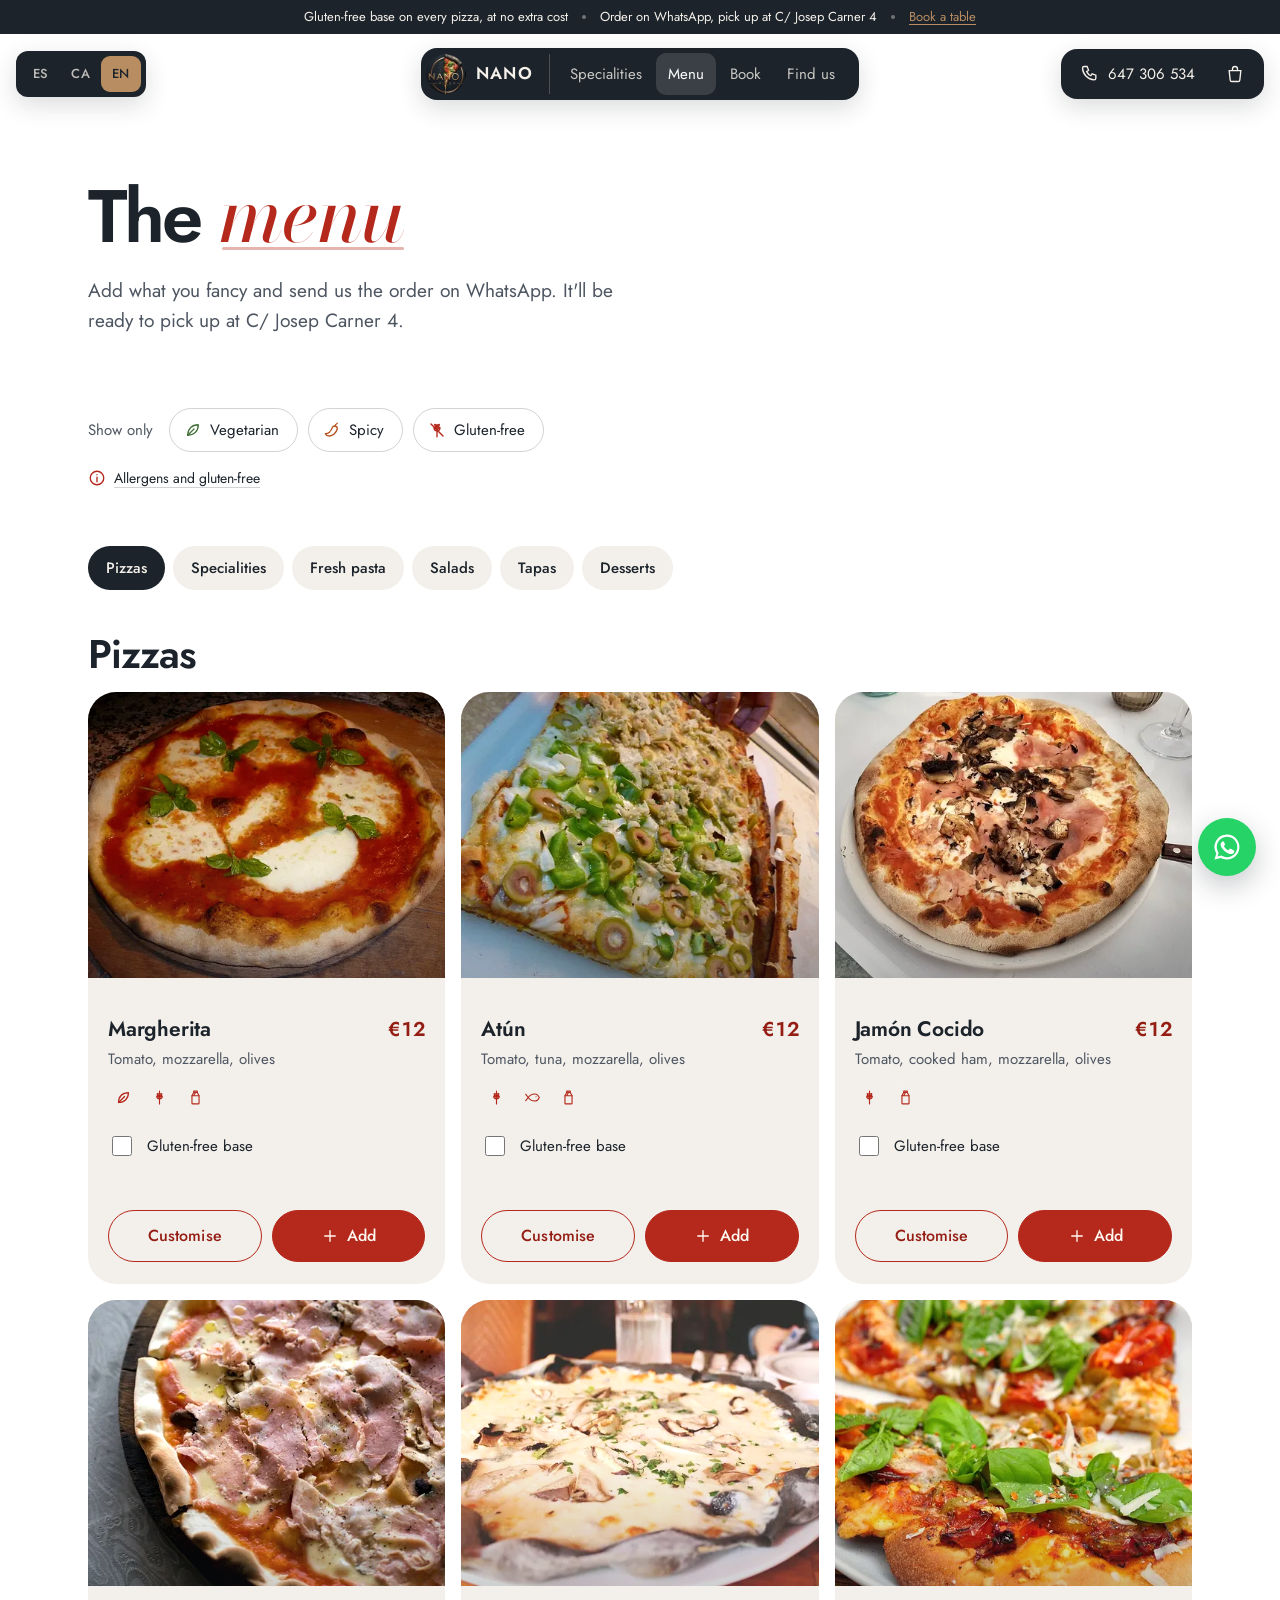
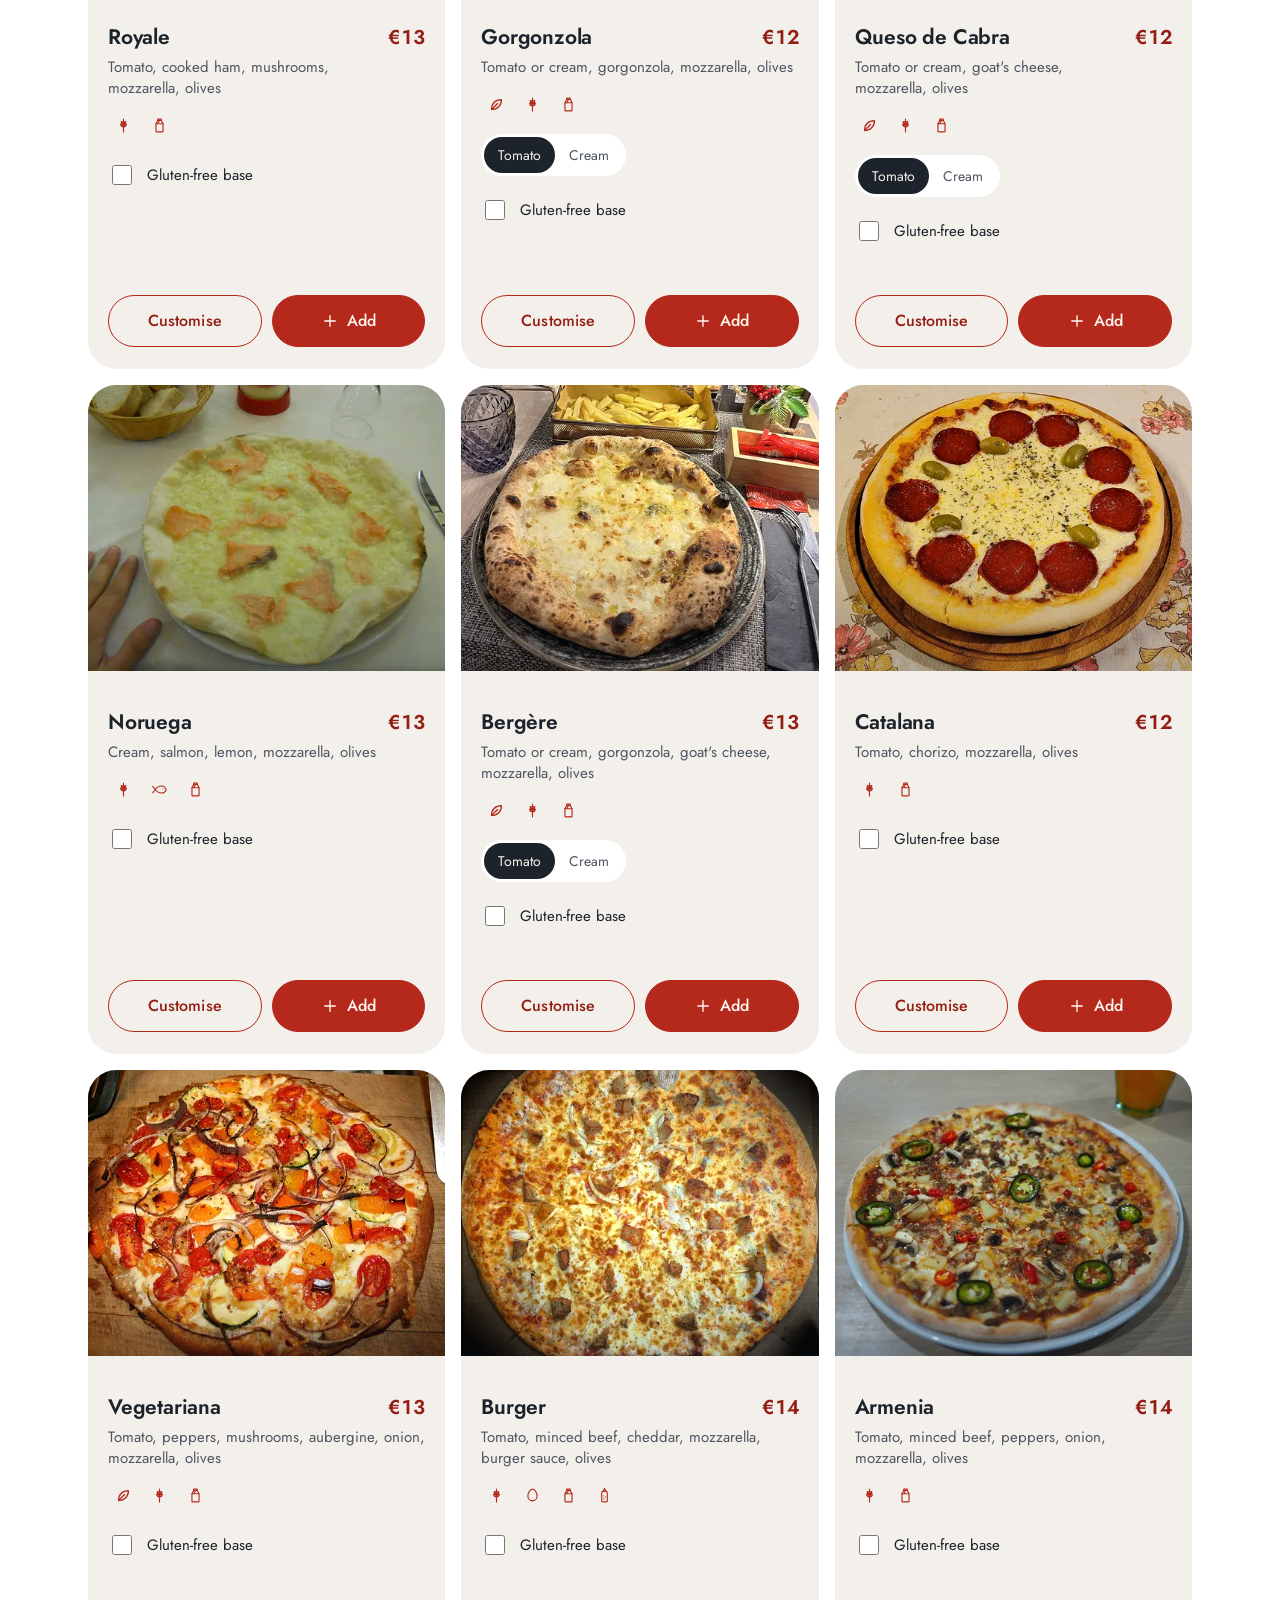
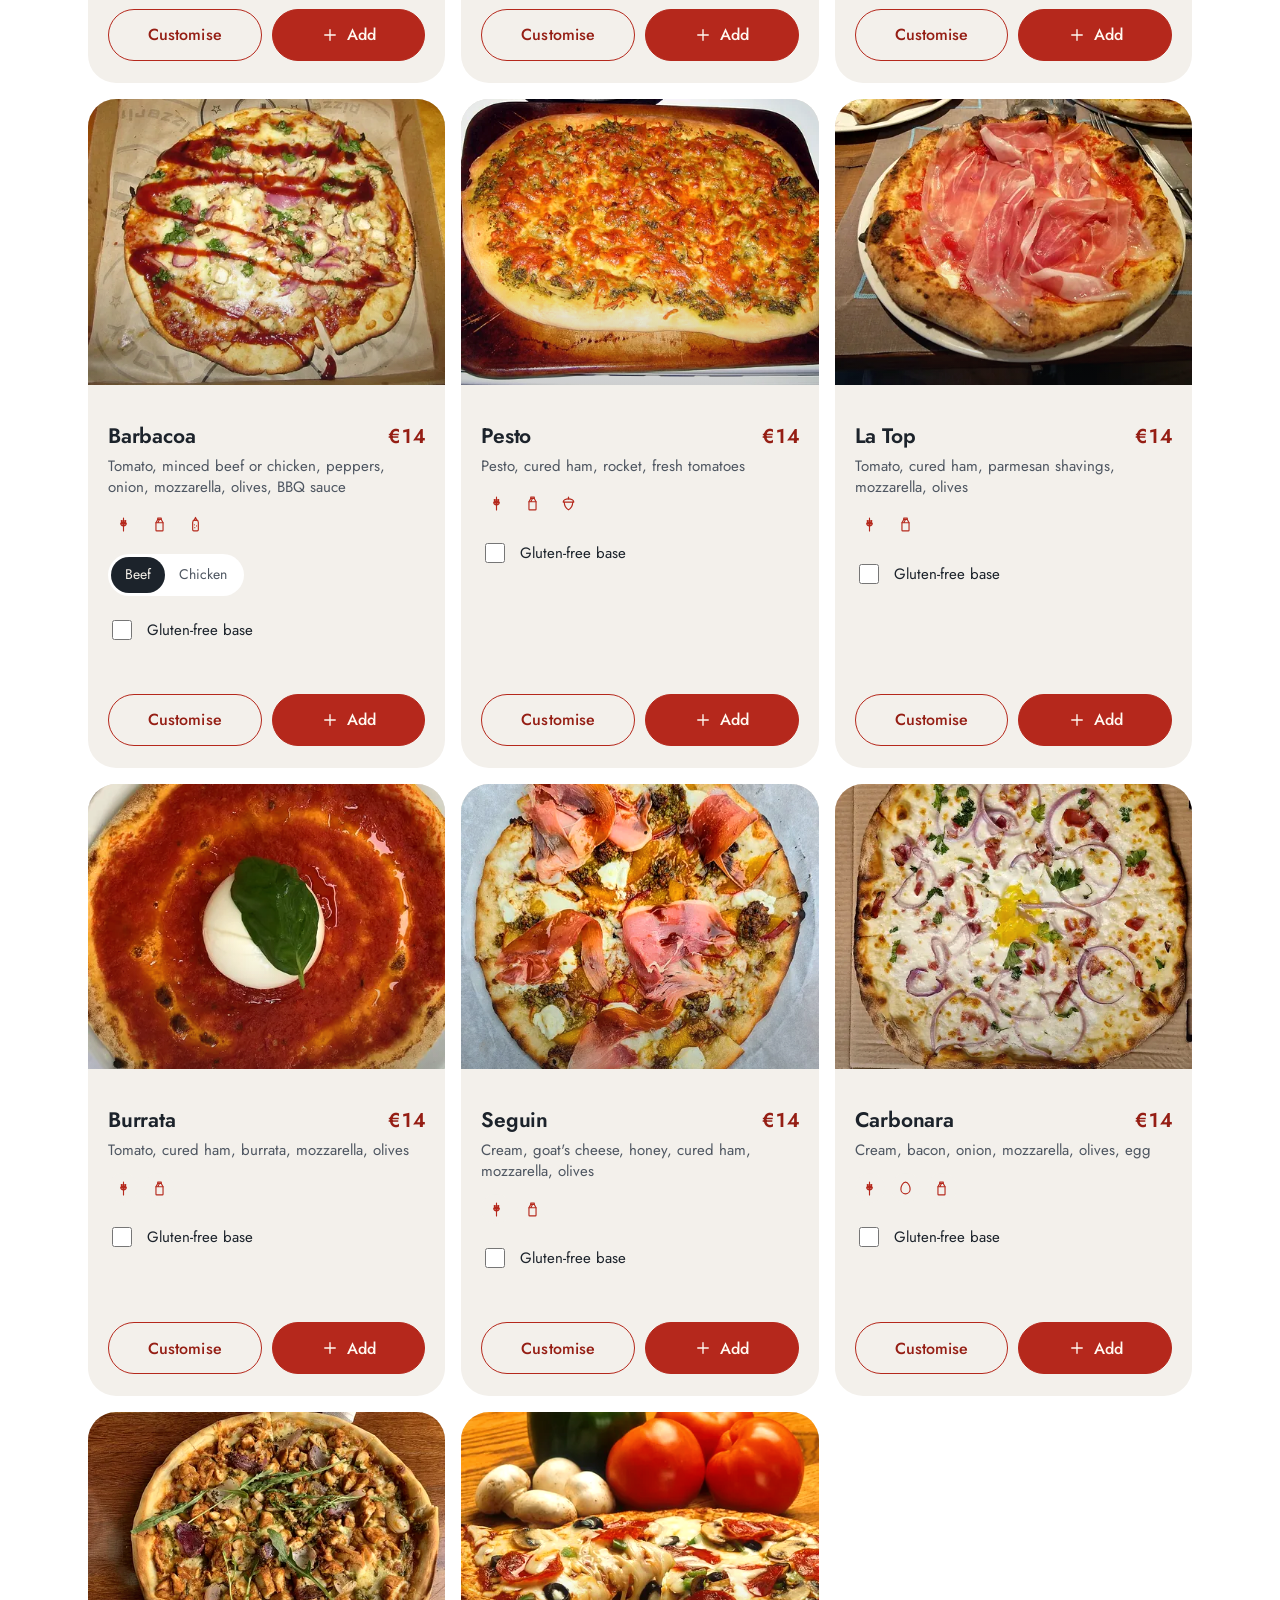
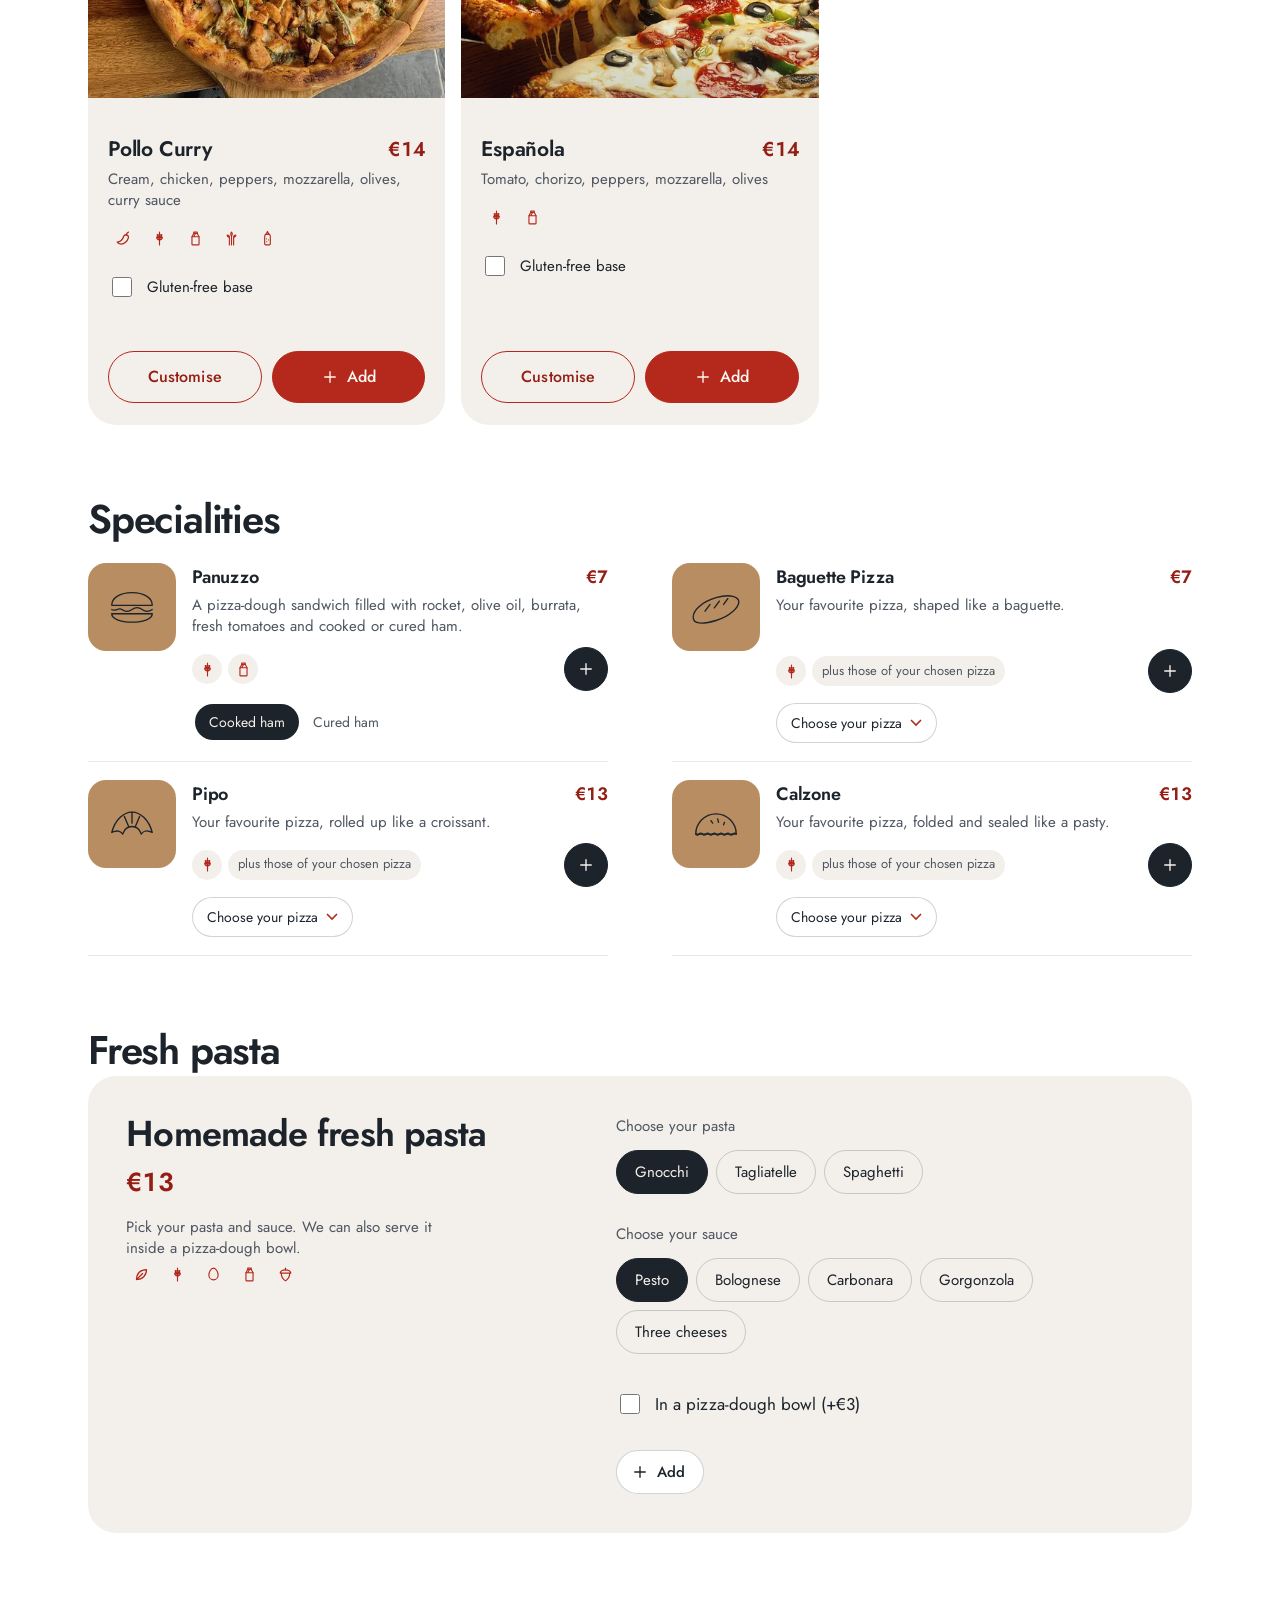
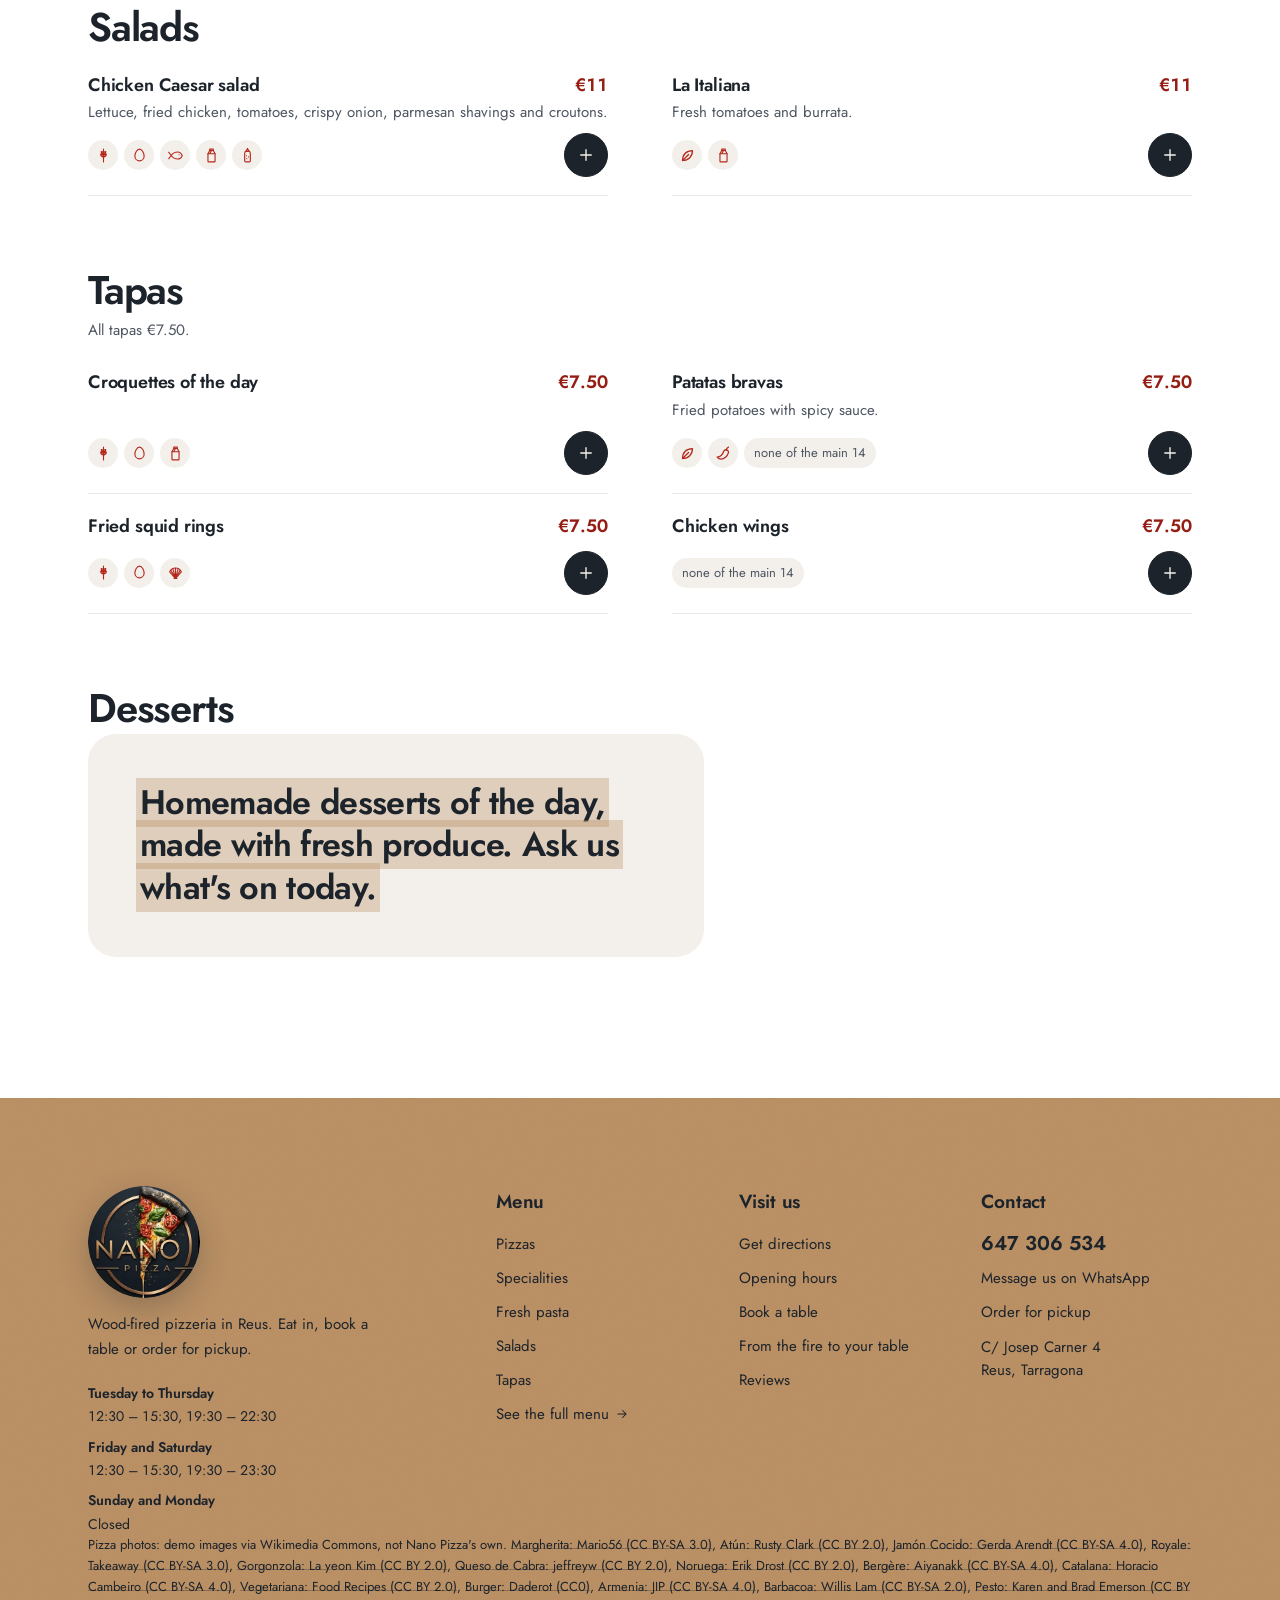
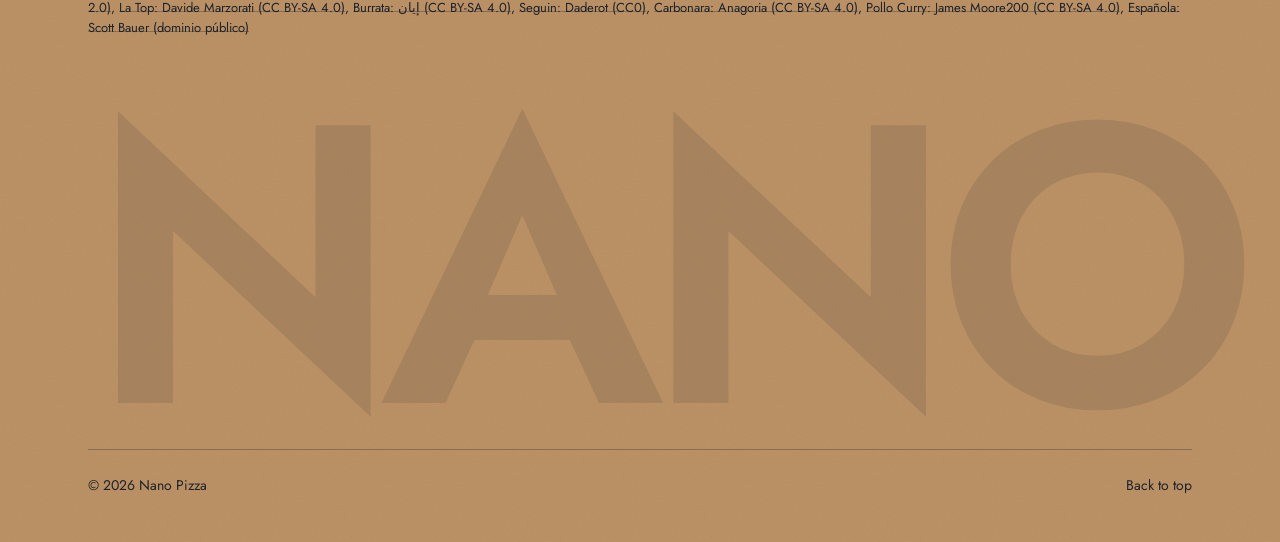
==== commit 3fe3464c: "Horario: domingo y lunes cerrados - Martes a jueves y viernes-sábado con el mismo horario; domingo y" ====
--- a/carta.html
+++ b/carta.html
@@ -45,7 +45,6 @@
   {
    "@type": "OpeningHoursSpecification",
    "dayOfWeek": [
-    "Monday",
     "Tuesday",
     "Wednesday",
     "Thursday"
@@ -56,7 +55,6 @@
   {
    "@type": "OpeningHoursSpecification",
    "dayOfWeek": [
-    "Monday",
     "Tuesday",
     "Wednesday",
     "Thursday"
@@ -604,7 +602,7 @@
       <div class="foot-brand">
         <a class="foot-name" href="index.html" translate="no"><img class="foot-emblem" src="Imagenes/marca-nano-320.webp" width="128" height="128" alt="Nano Pizza" loading="lazy"></a>
         <p class="foot-desc" data-i18n="foot_desc">Pizzería con horno de leña en Reus. Ven a comer, reserva mesa o pídela para recoger.</p>
-        <dl class="foot-hours" id="foot-hours"><!--pre:foot-hours--><div><dt>Lunes a jueves</dt><dd>12:30 – 15:30, 19:30 – 22:30</dd></div><div><dt>Viernes y sábado</dt><dd>12:30 – 15:30, 19:30 – 23:30</dd></div><div><dt>Domingo</dt><dd>Cerrado</dd></div><!--/pre:foot-hours--></dl>
+        <dl class="foot-hours" id="foot-hours"><!--pre:foot-hours--><div><dt>Martes a jueves</dt><dd>12:30 – 15:30, 19:30 – 22:30</dd></div><div><dt>Viernes y sábado</dt><dd>12:30 – 15:30, 19:30 – 23:30</dd></div><div><dt>Domingo y lunes</dt><dd>Cerrado</dd></div><!--/pre:foot-hours--></dl>
       </div>
       <nav class="foot-nav" aria-label="Pie de página" data-i18n-aria="aria_foot">
         <div class="foot-col">
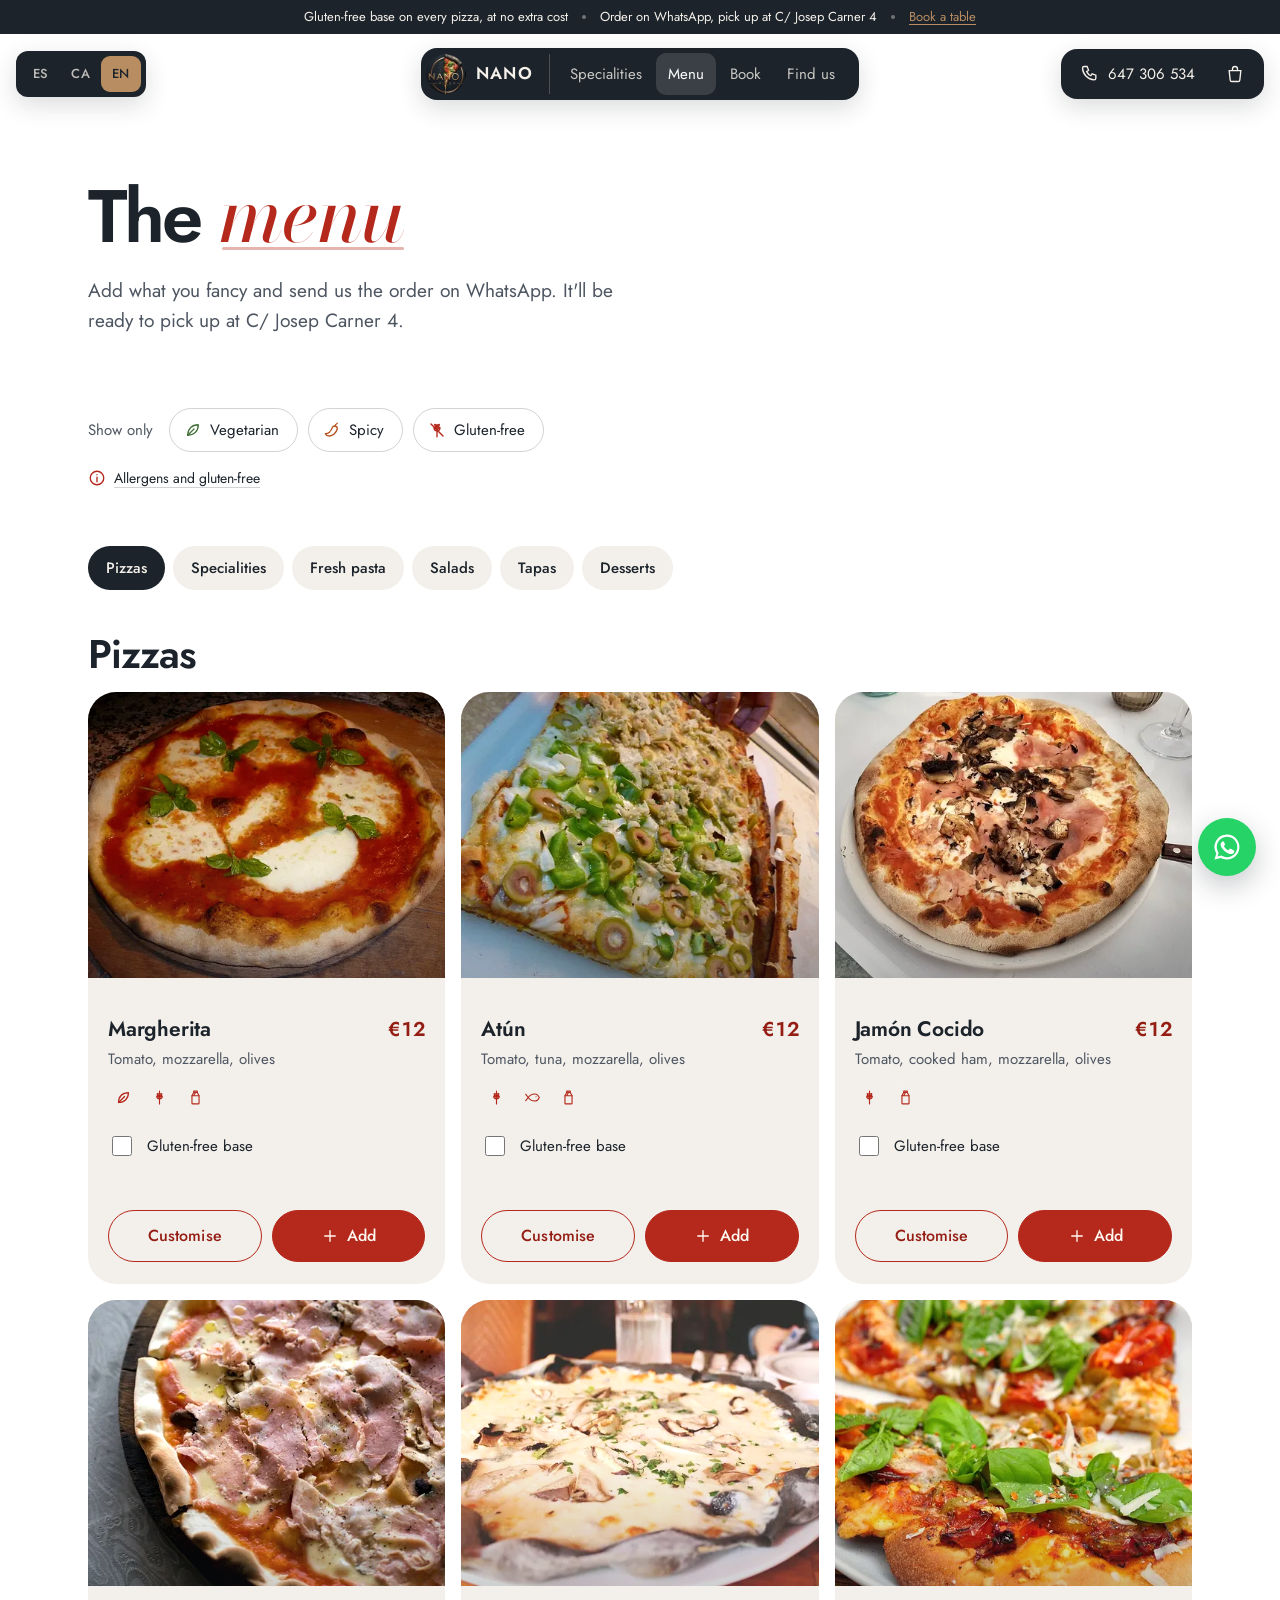
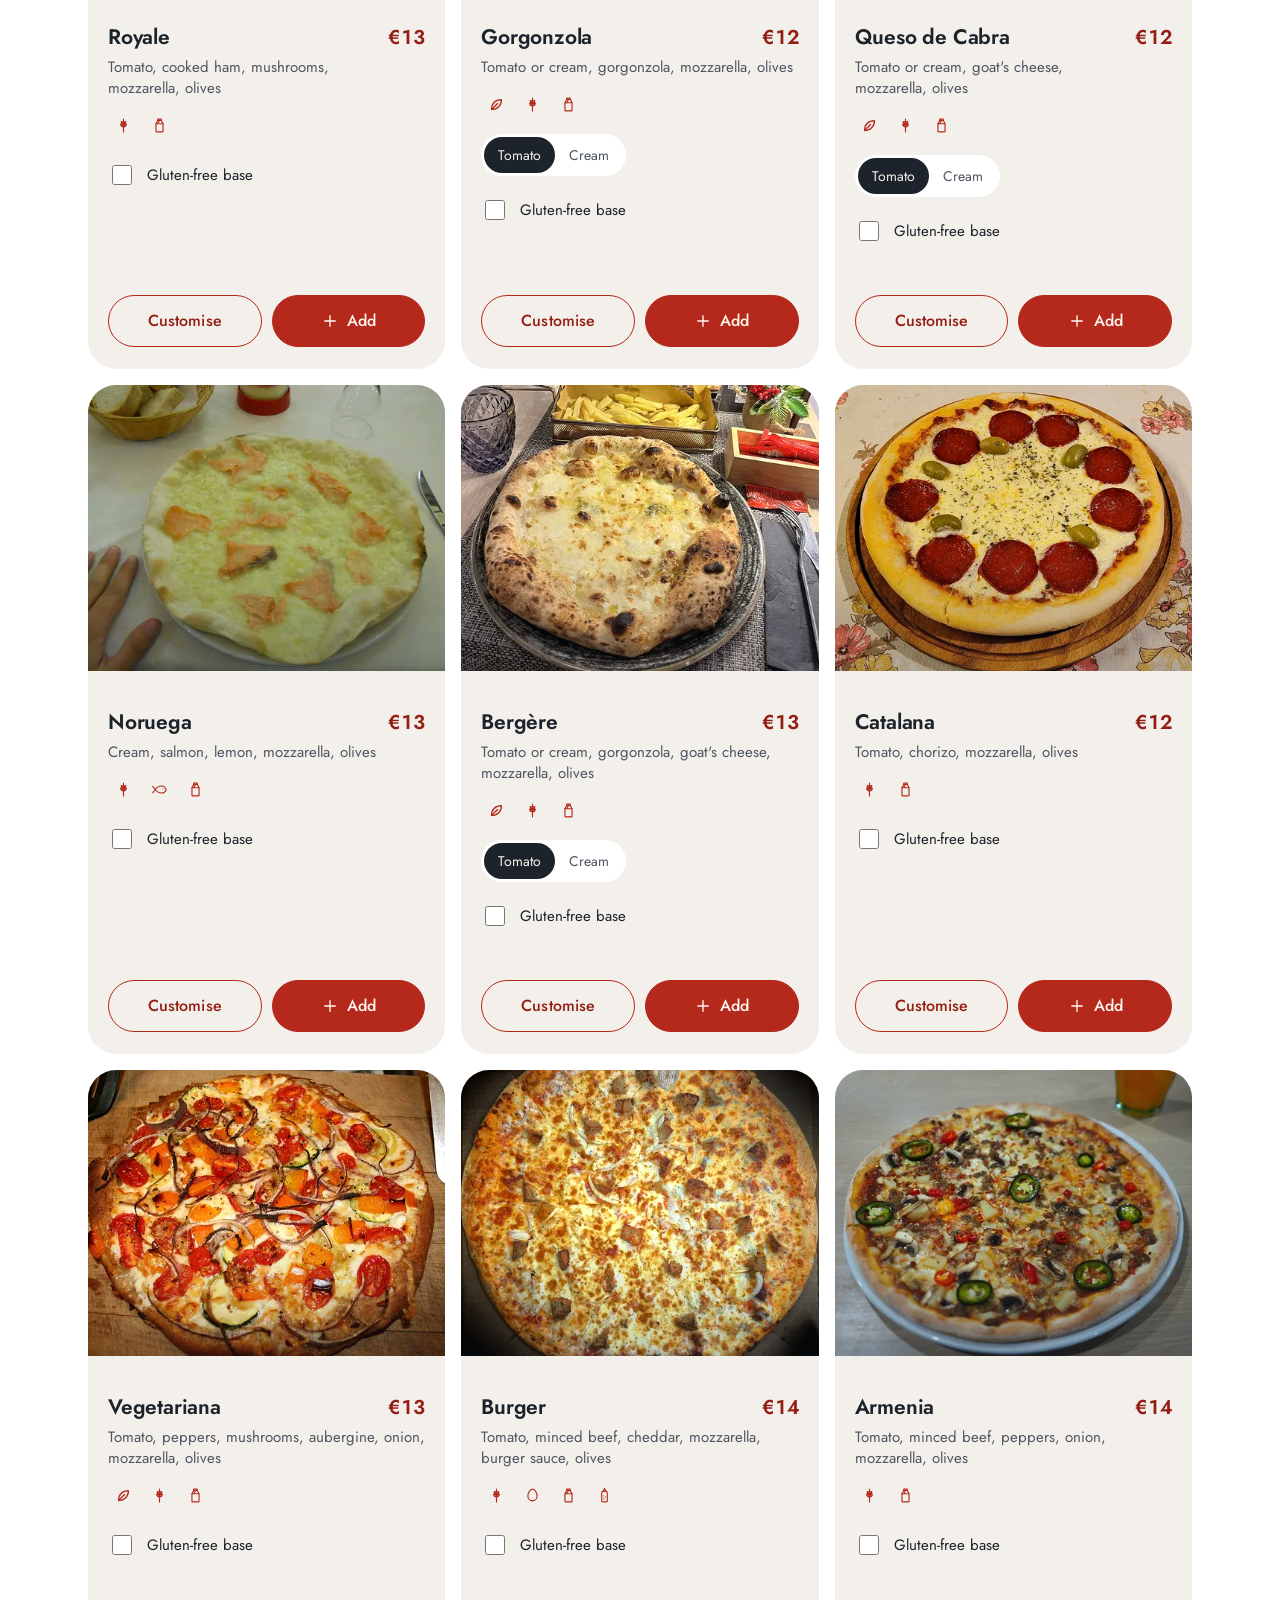
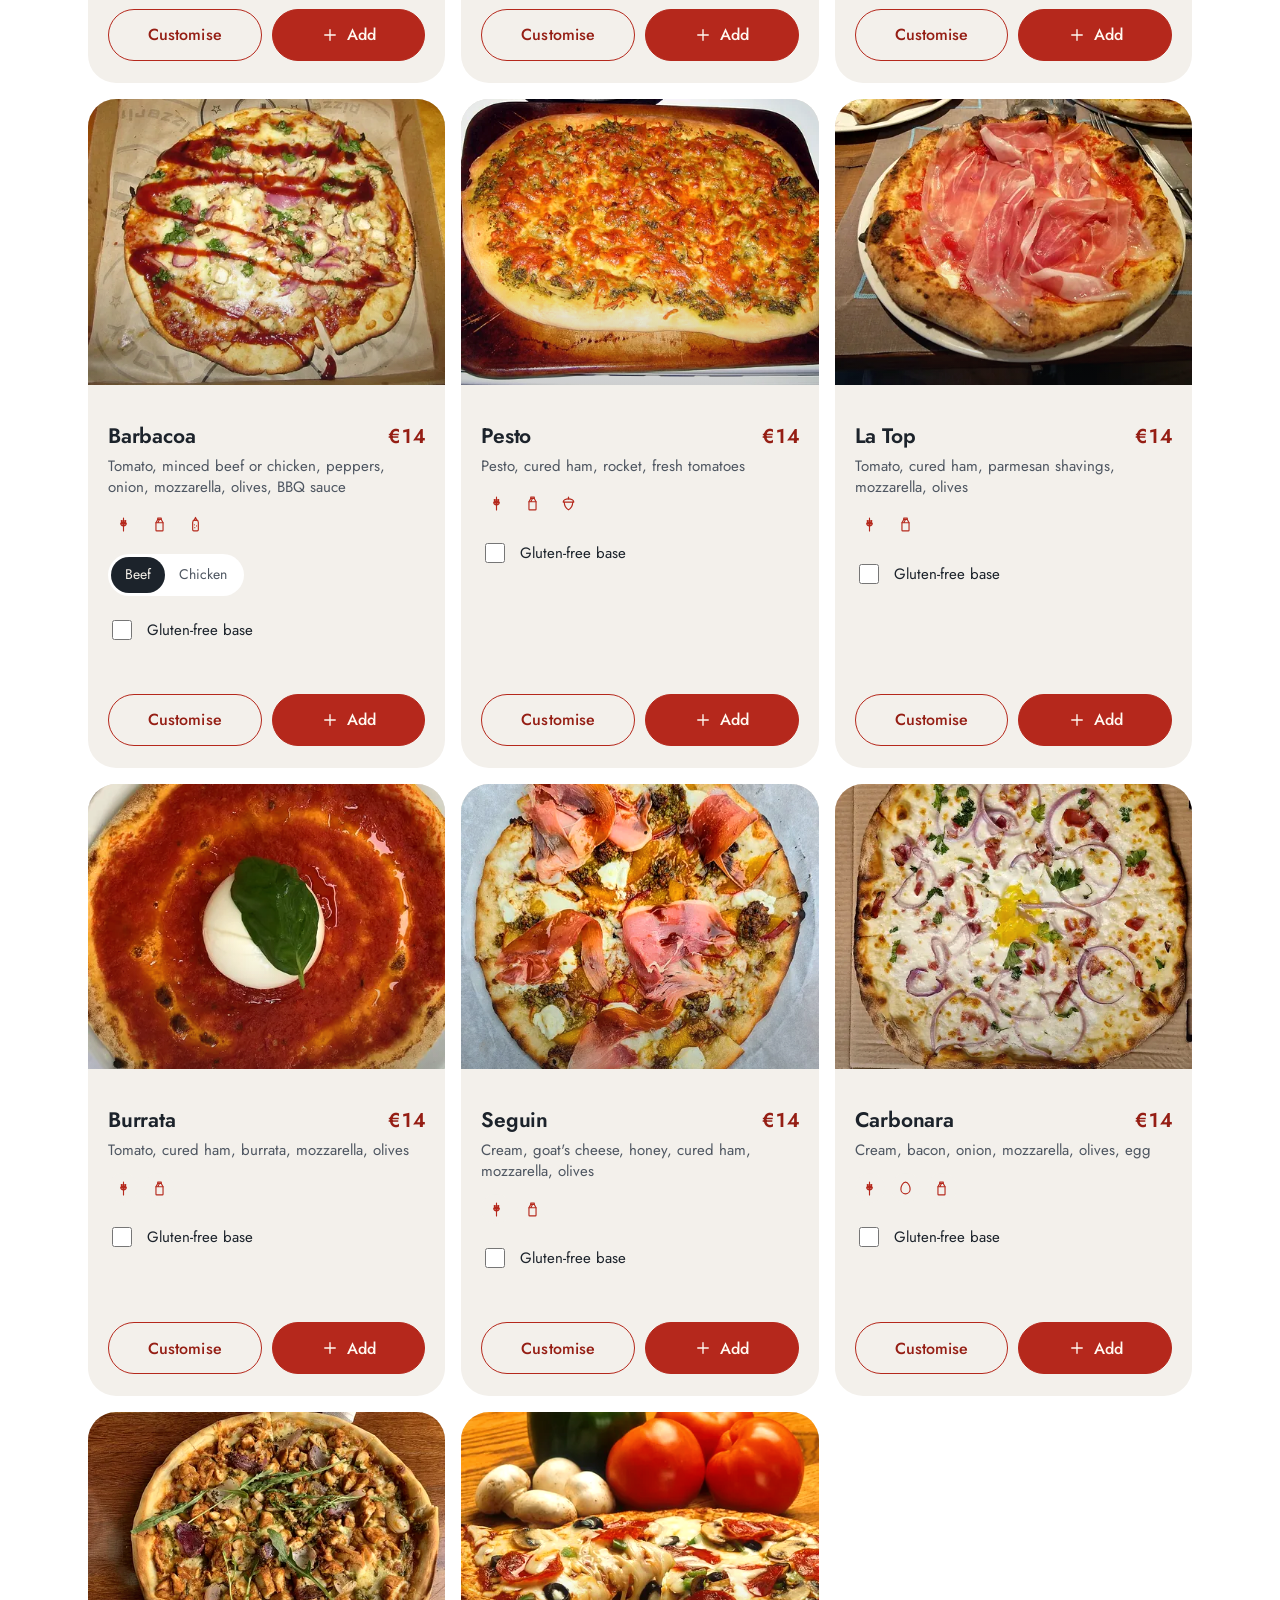
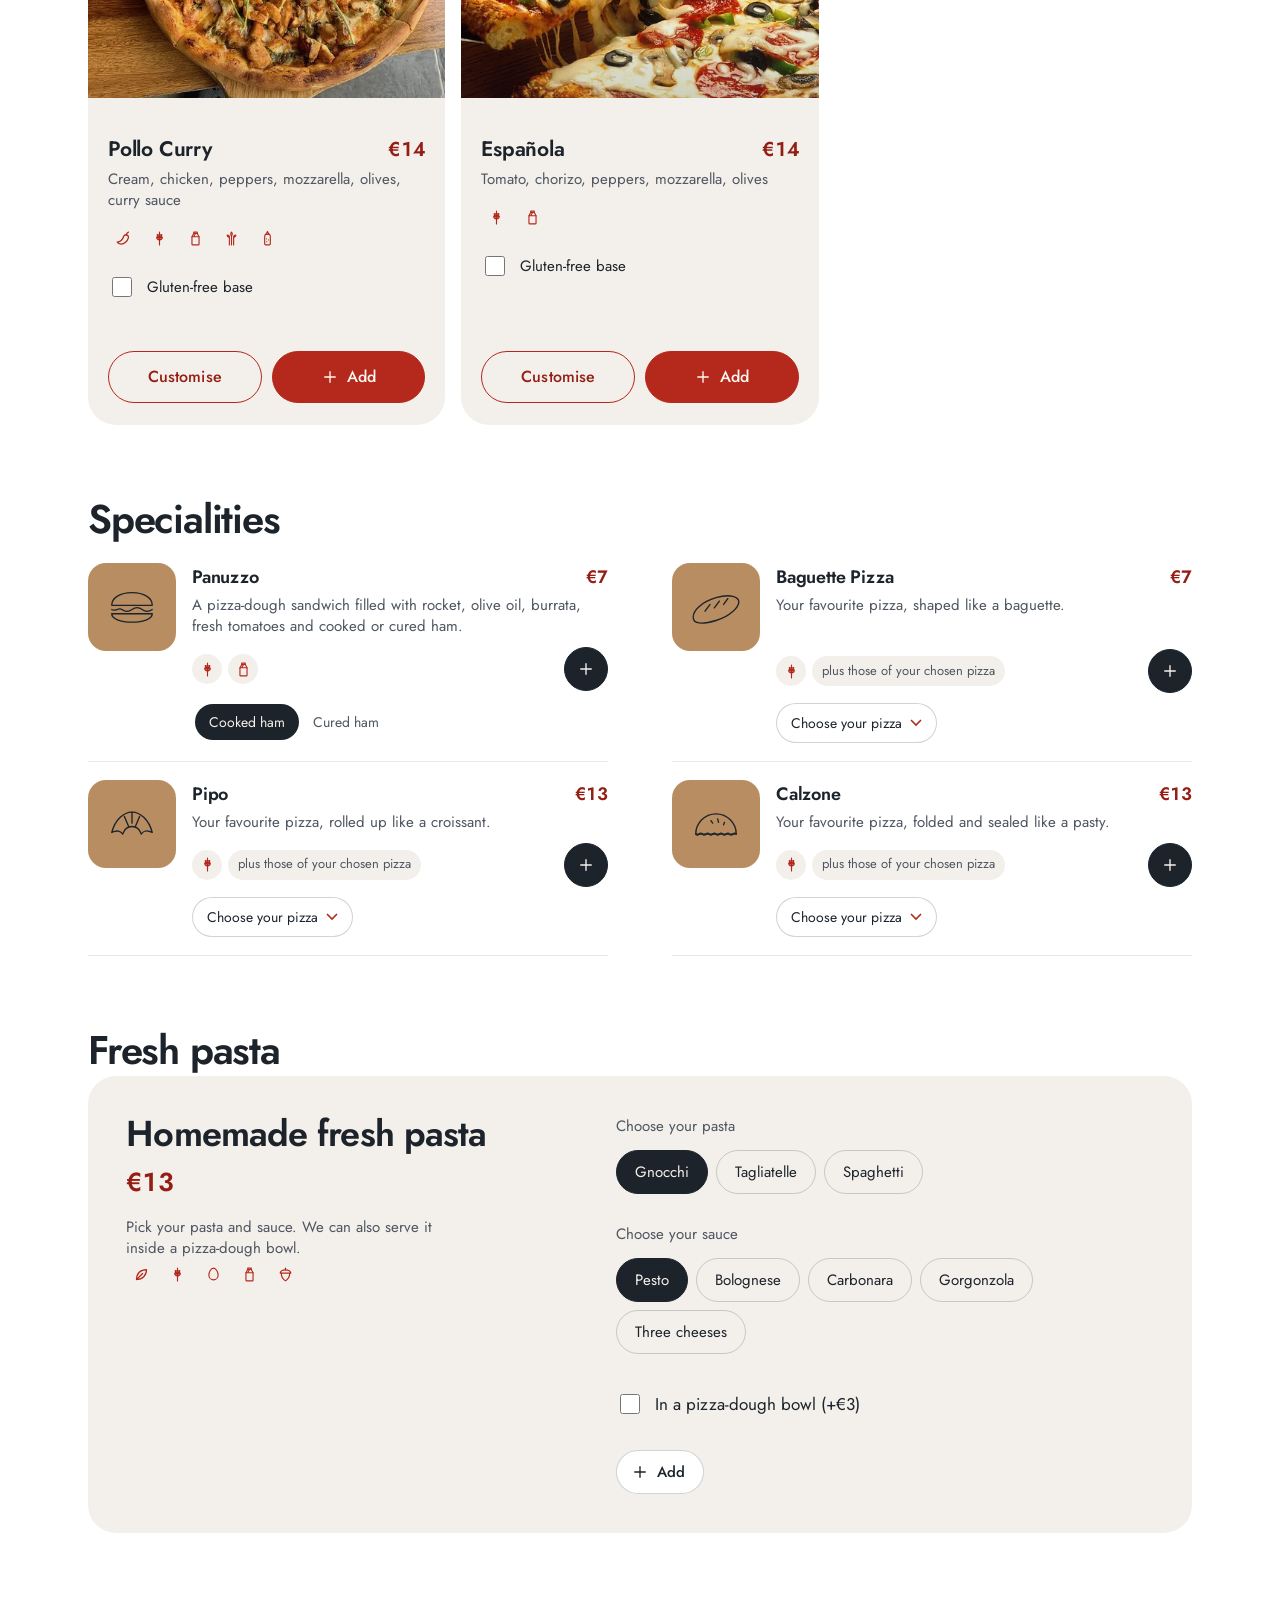
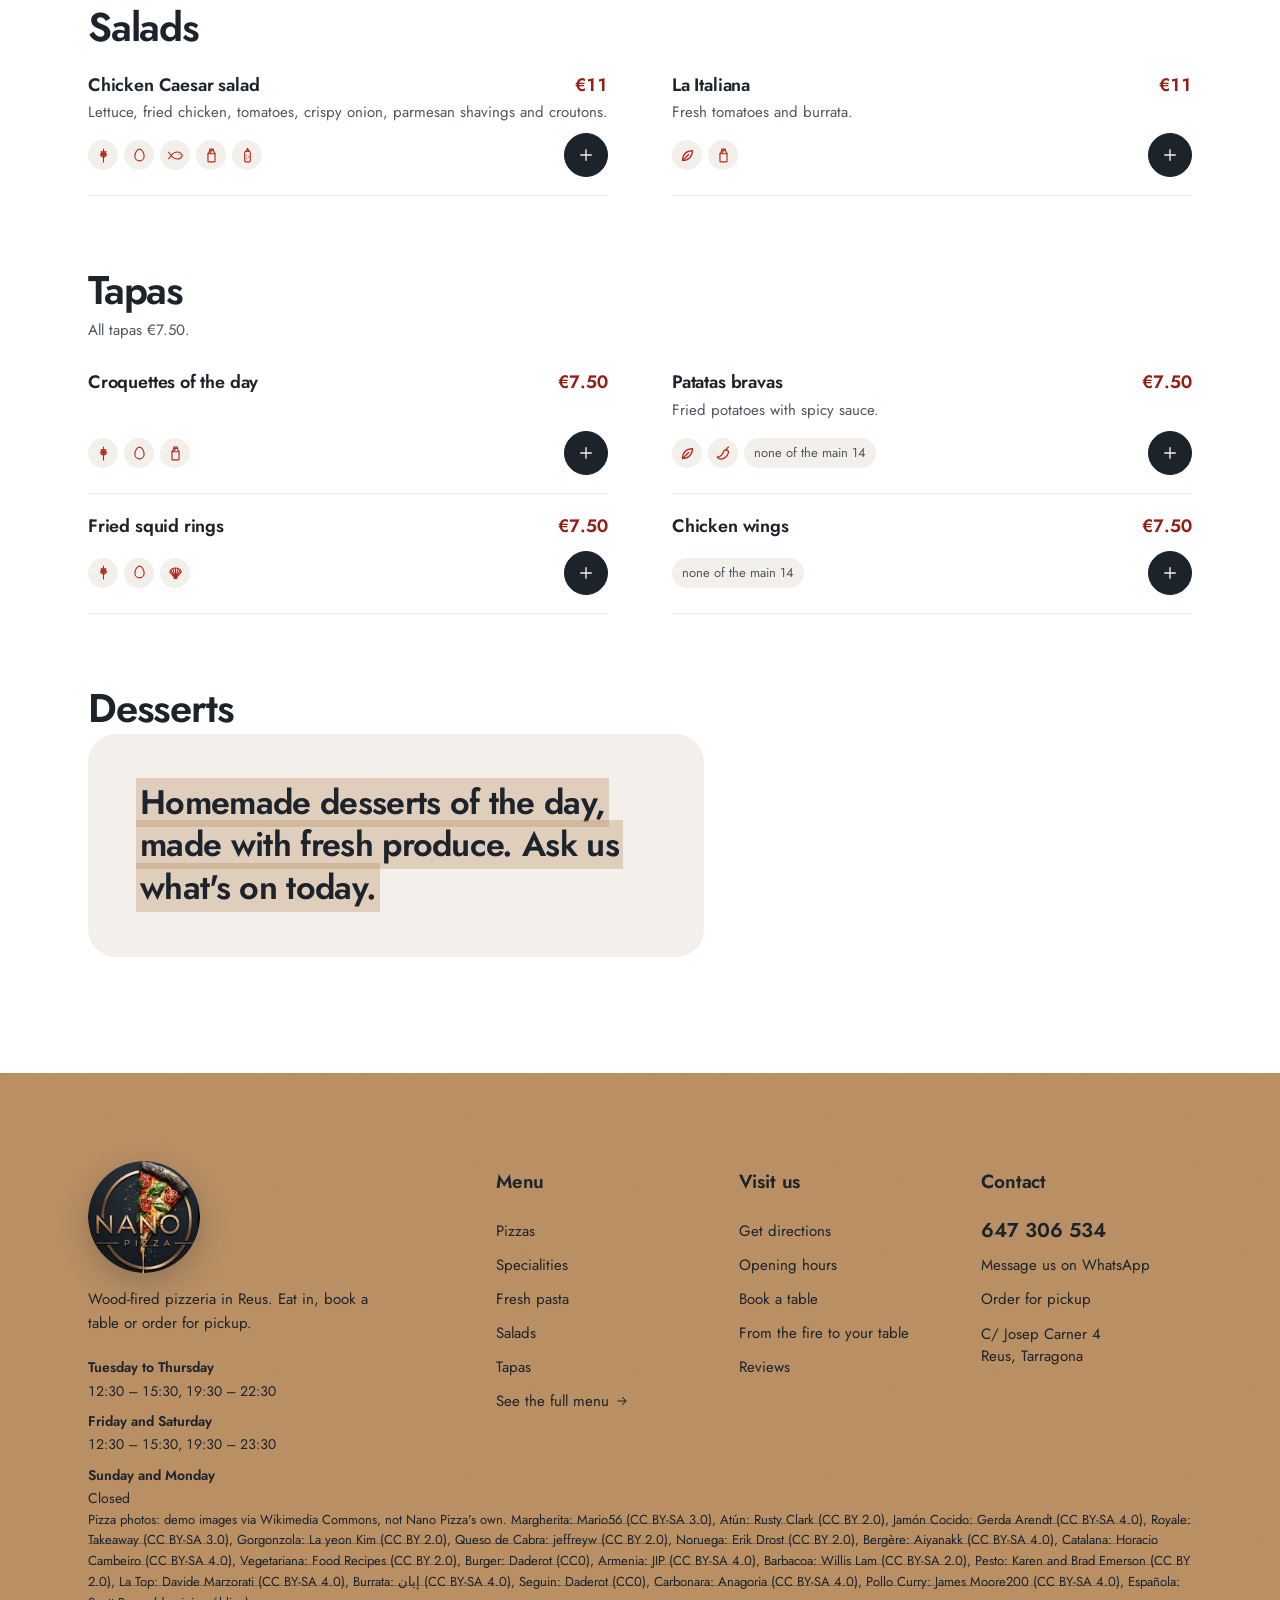
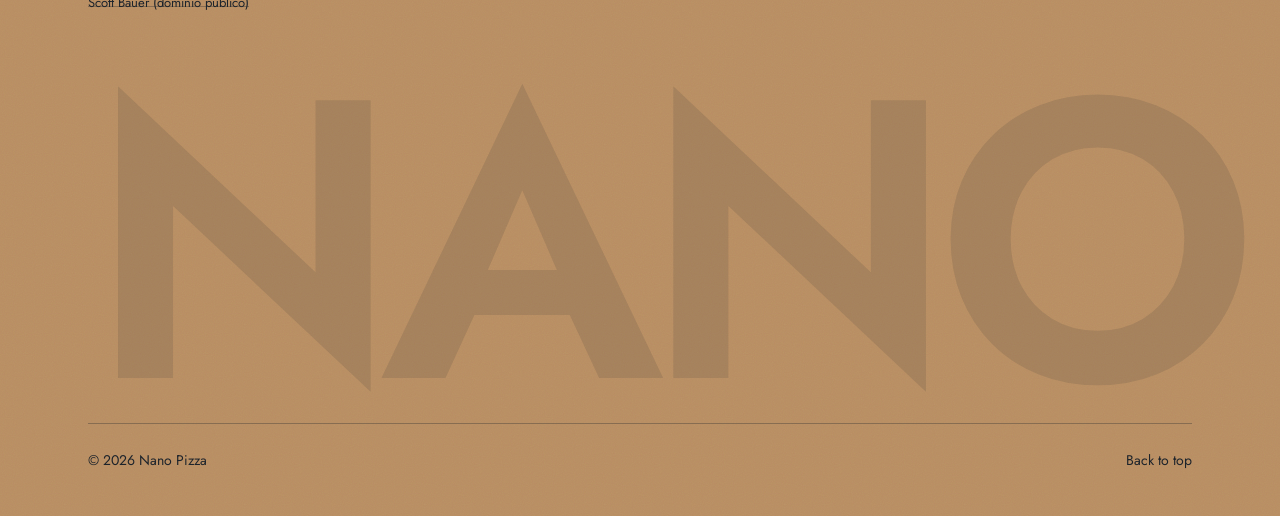
==== commit 59fdec97: "Auditoría: velocidad, zonas táctiles, espaciado y SEO - Portada más rápida: fuera :has() en la raíz " ====
--- a/carta.html
+++ b/carta.html
@@ -16,6 +16,7 @@
 <meta property="og:image" content="Imagenes/og-nano.jpg">
 <meta property="og:image:width" content="1200">
 <meta property="og:image:height" content="630">
+<meta property="og:image:alt" content="Logo de Nano Pizza, pizzería con horno de leña en Reus">
 <meta property="og:locale" content="es_ES">
 <meta property="og:locale:alternate" content="ca_ES">
 <meta property="og:locale:alternate" content="en_GB">
@@ -426,7 +427,6 @@
 }
 </script>
 <link rel="preload" href="fonts/jost-normal-latin.woff2" as="font" type="font/woff2" crossorigin>
-<link rel="preload" href="fonts/bodoni-moda-italic-latin.woff2" as="font" type="font/woff2" crossorigin>
 <link rel="stylesheet" href="css/nano.css">
 <noscript><style>.lang,.menu-toggle,.rv-controls,.tabs,.add,.seg,.pick,.cart-btn,.bar,.pasta-group,.pasta .check,[data-status]{display:none!important}</style></noscript>
 </head>
@@ -512,64 +512,64 @@
         <nav class="tabs" id="tabs" aria-label="Secciones de la carta" data-i18n-aria="aria_sections"><!--pre:tabs--><a class="tab" href="#panel-pizzas" data-cat="pizzas" aria-current="true">Pizzas</a><a class="tab" href="#panel-especiales" data-cat="especiales" aria-current="false">Especialidades</a><a class="tab" href="#panel-pasta" data-cat="pasta" aria-current="false">Pasta fresca</a><a class="tab" href="#panel-ensaladas" data-cat="ensaladas" aria-current="false">Ensaladas</a><a class="tab" href="#panel-tapas" data-cat="tapas" aria-current="false">Tapas</a><a class="tab" href="#panel-postres" data-cat="postres" aria-current="false">Postres</a><!--/pre:tabs--></nav>
         <div class="active-f" id="active-f" hidden><span class="diet-status" id="diet-status"></span><button class="diet-clear" type="button" data-clear-f data-i18n="clear_f">Quitar filtros</button></div>
       </div>
-      <div id="panels"><!--pre:panels--><section class="panel" id="panel-pizzas" aria-labelledby="h-pizzas"><h2 class="cat-h" id="h-pizzas" tabindex="-1">Pizzas<span class="cat-n"></span></h2><ul class="dishes pizza-cards"><li class="dish pcard" data-key="pizza:margherita"><div class="pc-media" aria-hidden="true"><img class="pc-img" src="Imagenes/Carta/margherita-card-480.webp" srcset="Imagenes/Carta/margherita-card-480.webp 480w, Imagenes/Carta/margherita-card-720.webp 720w" sizes="(max-width:1023px) 46vw, 380px" width="480" height="384" fetchpriority="high" decoding="async" alt=""></div><div class="pc-body">
+      <div id="panels"><!--pre:panels--><section class="panel" id="panel-pizzas" aria-labelledby="h-pizzas"><h2 class="cat-h" id="h-pizzas" tabindex="-1">Pizzas<span class="cat-n"></span></h2><ul class="dishes pizza-cards"><li class="dish pcard" data-key="pizza:margherita"><div class="pc-media" aria-hidden="true"><img class="pc-img" src="Imagenes/Carta/margherita-card-480.webp" srcset="Imagenes/Carta/margherita-card-320.webp 320w, Imagenes/Carta/margherita-card-480.webp 480w, Imagenes/Carta/margherita-card-720.webp 720w" sizes="(max-width:639px) 46vw, (max-width:1023px) 46vw, 380px" width="480" height="384" fetchpriority="high" decoding="async" alt=""></div><div class="pc-body">
     <div class="dish-head"><h3 class="dish-name">Margherita</h3><span class="dish-price">12&nbsp;€</span></div>
     <p class="dish-desc">Tomate, mozzarella, aceitunas</p><div class="dish-meta" data-meta=""><span class="al-l">Alérgenos:</span><ul class="al-list" role="list"><li class="dtag dtag-veg" title="Vegetariano"><svg viewBox="0 0 24 24" fill="none" stroke="currentColor" stroke-width="1.8" stroke-linecap="round" stroke-linejoin="round" aria-hidden="true"><path d="M5 19c0-8.5 5.5-14 14-14 0 8.5-5.5 14-14 14z"></path><path d="M5 19l8.5-8.5"></path></svg><span class="al-name">Vegetariano</span></li><li title="gluten"><svg viewBox="0 0 24 24" fill="none" stroke="currentColor" stroke-width="1.6" stroke-linecap="round" stroke-linejoin="round" aria-hidden="true"><path d="M12 21V10"></path><path d="M12 14c-2.5 0-4-1.8-4-4 2.5 0 4 1.8 4 4zm0 0c2.5 0 4-1.8 4-4-2.5 0-4 1.8-4 4zm0-4c-2 0-3.2-1.6-3.2-3.6 2 0 3.2 1.6 3.2 3.6zm0 0c2 0 3.2-1.6 3.2-3.6-2 0-3.2 1.6-3.2 3.6zM12 6.4V3"></path></svg><span class="al-name">gluten</span></li><li title="lácteos"><svg viewBox="0 0 24 24" fill="none" stroke="currentColor" stroke-width="1.6" stroke-linecap="round" stroke-linejoin="round" aria-hidden="true"><path d="M7 9.5 9.5 5h5L17 9.5V20a1 1 0 0 1-1 1H8a1 1 0 0 1-1-1z"></path><path d="M7 9.5h10M12 5 9.5 9.5M9.5 5V3h5v2"></path></svg><span class="al-name">lácteos</span></li></ul></div><label class="check sg-check"><input type="checkbox" data-opt="sg"><span>Masa sin gluten</span></label>
-    <div class="pc-actions"><button class="btn btn-outline" type="button" data-custom="pizza:margherita" aria-haspopup="dialog"><span class="btn-t">Personalizar</span></button><button class="add" type="button" data-add="pizza:margherita"><svg class="add-ic" viewBox="0 0 24 24" fill="none" stroke="currentColor" stroke-width="1.8" stroke-linecap="round" stroke-linejoin="round" aria-hidden="true"><path class="ic-plus" d="M12 5v14M5 12h14"></path><path class="ic-check" pathLength="1" d="M5 12.5l4.5 4.5L19 7.5"></path></svg><span>Añadir</span></button></div></div></li><li class="dish pcard" data-key="pizza:atun"><div class="pc-media" aria-hidden="true"><img class="pc-img" src="Imagenes/Carta/atun-card-480.webp" srcset="Imagenes/Carta/atun-card-480.webp 480w, Imagenes/Carta/atun-card-720.webp 720w" sizes="(max-width:1023px) 46vw, 380px" width="480" height="384" decoding="async" alt=""></div><div class="pc-body">
+    <div class="pc-actions"><button class="btn btn-outline" type="button" data-custom="pizza:margherita" aria-haspopup="dialog"><span class="btn-t">Personalizar</span></button><button class="add" type="button" data-add="pizza:margherita"><svg class="add-ic" viewBox="0 0 24 24" fill="none" stroke="currentColor" stroke-width="1.8" stroke-linecap="round" stroke-linejoin="round" aria-hidden="true"><path class="ic-plus" d="M12 5v14M5 12h14"></path><path class="ic-check" pathLength="1" d="M5 12.5l4.5 4.5L19 7.5"></path></svg><span>Añadir</span></button></div></div></li><li class="dish pcard" data-key="pizza:atun"><div class="pc-media" aria-hidden="true"><img class="pc-img" src="Imagenes/Carta/atun-card-480.webp" srcset="Imagenes/Carta/atun-card-320.webp 320w, Imagenes/Carta/atun-card-480.webp 480w, Imagenes/Carta/atun-card-720.webp 720w" sizes="(max-width:639px) 46vw, (max-width:1023px) 46vw, 380px" width="480" height="384" decoding="async" alt=""></div><div class="pc-body">
     <div class="dish-head"><h3 class="dish-name">Atún</h3><span class="dish-price">12&nbsp;€</span></div>
     <p class="dish-desc">Tomate, atún, mozzarella, aceitunas</p><div class="dish-meta" data-meta=""><span class="al-l">Alérgenos:</span><ul class="al-list" role="list"><li title="gluten"><svg viewBox="0 0 24 24" fill="none" stroke="currentColor" stroke-width="1.6" stroke-linecap="round" stroke-linejoin="round" aria-hidden="true"><path d="M12 21V10"></path><path d="M12 14c-2.5 0-4-1.8-4-4 2.5 0 4 1.8 4 4zm0 0c2.5 0 4-1.8 4-4-2.5 0-4 1.8-4 4zm0-4c-2 0-3.2-1.6-3.2-3.6 2 0 3.2 1.6 3.2 3.6zm0 0c2 0 3.2-1.6 3.2-3.6-2 0-3.2 1.6-3.2 3.6zM12 6.4V3"></path></svg><span class="al-name">gluten</span></li><li title="pescado"><svg viewBox="0 0 24 24" fill="none" stroke="currentColor" stroke-width="1.6" stroke-linecap="round" stroke-linejoin="round" aria-hidden="true"><path d="M2.5 7.5 6 12l-3.5 4.5"></path><path d="M6 12c2.5-3.5 6-5 9-5s5.5 2.5 6.5 5c-1 2.5-3.5 5-6.5 5s-6.5-1.5-9-5z"></path><path d="M17 11h.01"></path></svg><span class="al-name">pescado</span></li><li title="lácteos"><svg viewBox="0 0 24 24" fill="none" stroke="currentColor" stroke-width="1.6" stroke-linecap="round" stroke-linejoin="round" aria-hidden="true"><path d="M7 9.5 9.5 5h5L17 9.5V20a1 1 0 0 1-1 1H8a1 1 0 0 1-1-1z"></path><path d="M7 9.5h10M12 5 9.5 9.5M9.5 5V3h5v2"></path></svg><span class="al-name">lácteos</span></li></ul></div><label class="check sg-check"><input type="checkbox" data-opt="sg"><span>Masa sin gluten</span></label>
-    <div class="pc-actions"><button class="btn btn-outline" type="button" data-custom="pizza:atun" aria-haspopup="dialog"><span class="btn-t">Personalizar</span></button><button class="add" type="button" data-add="pizza:atun"><svg class="add-ic" viewBox="0 0 24 24" fill="none" stroke="currentColor" stroke-width="1.8" stroke-linecap="round" stroke-linejoin="round" aria-hidden="true"><path class="ic-plus" d="M12 5v14M5 12h14"></path><path class="ic-check" pathLength="1" d="M5 12.5l4.5 4.5L19 7.5"></path></svg><span>Añadir</span></button></div></div></li><li class="dish pcard" data-key="pizza:jamon-cocido"><div class="pc-media" aria-hidden="true"><img class="pc-img" src="Imagenes/Carta/jamon-cocido-card-480.webp" srcset="Imagenes/Carta/jamon-cocido-card-480.webp 480w, Imagenes/Carta/jamon-cocido-card-720.webp 720w" sizes="(max-width:1023px) 46vw, 380px" width="480" height="384" decoding="async" alt=""></div><div class="pc-body">
+    <div class="pc-actions"><button class="btn btn-outline" type="button" data-custom="pizza:atun" aria-haspopup="dialog"><span class="btn-t">Personalizar</span></button><button class="add" type="button" data-add="pizza:atun"><svg class="add-ic" viewBox="0 0 24 24" fill="none" stroke="currentColor" stroke-width="1.8" stroke-linecap="round" stroke-linejoin="round" aria-hidden="true"><path class="ic-plus" d="M12 5v14M5 12h14"></path><path class="ic-check" pathLength="1" d="M5 12.5l4.5 4.5L19 7.5"></path></svg><span>Añadir</span></button></div></div></li><li class="dish pcard" data-key="pizza:jamon-cocido"><div class="pc-media" aria-hidden="true"><img class="pc-img" src="Imagenes/Carta/jamon-cocido-card-480.webp" srcset="Imagenes/Carta/jamon-cocido-card-320.webp 320w, Imagenes/Carta/jamon-cocido-card-480.webp 480w, Imagenes/Carta/jamon-cocido-card-720.webp 720w" sizes="(max-width:639px) 46vw, (max-width:1023px) 46vw, 380px" width="480" height="384" decoding="async" alt=""></div><div class="pc-body">
     <div class="dish-head"><h3 class="dish-name">Jamón Cocido</h3><span class="dish-price">12&nbsp;€</span></div>
     <p class="dish-desc">Tomate, jamón cocido, mozzarella, aceitunas</p><div class="dish-meta" data-meta=""><span class="al-l">Alérgenos:</span><ul class="al-list" role="list"><li title="gluten"><svg viewBox="0 0 24 24" fill="none" stroke="currentColor" stroke-width="1.6" stroke-linecap="round" stroke-linejoin="round" aria-hidden="true"><path d="M12 21V10"></path><path d="M12 14c-2.5 0-4-1.8-4-4 2.5 0 4 1.8 4 4zm0 0c2.5 0 4-1.8 4-4-2.5 0-4 1.8-4 4zm0-4c-2 0-3.2-1.6-3.2-3.6 2 0 3.2 1.6 3.2 3.6zm0 0c2 0 3.2-1.6 3.2-3.6-2 0-3.2 1.6-3.2 3.6zM12 6.4V3"></path></svg><span class="al-name">gluten</span></li><li title="lácteos"><svg viewBox="0 0 24 24" fill="none" stroke="currentColor" stroke-width="1.6" stroke-linecap="round" stroke-linejoin="round" aria-hidden="true"><path d="M7 9.5 9.5 5h5L17 9.5V20a1 1 0 0 1-1 1H8a1 1 0 0 1-1-1z"></path><path d="M7 9.5h10M12 5 9.5 9.5M9.5 5V3h5v2"></path></svg><span class="al-name">lácteos</span></li></ul></div><label class="check sg-check"><input type="checkbox" data-opt="sg"><span>Masa sin gluten</span></label>
-    <div class="pc-actions"><button class="btn btn-outline" type="button" data-custom="pizza:jamon-cocido" aria-haspopup="dialog"><span class="btn-t">Personalizar</span></button><button class="add" type="button" data-add="pizza:jamon-cocido"><svg class="add-ic" viewBox="0 0 24 24" fill="none" stroke="currentColor" stroke-width="1.8" stroke-linecap="round" stroke-linejoin="round" aria-hidden="true"><path class="ic-plus" d="M12 5v14M5 12h14"></path><path class="ic-check" pathLength="1" d="M5 12.5l4.5 4.5L19 7.5"></path></svg><span>Añadir</span></button></div></div></li><li class="dish pcard" data-key="pizza:royale"><div class="pc-media" aria-hidden="true"><img class="pc-img" src="Imagenes/Carta/royale-card-480.webp" srcset="Imagenes/Carta/royale-card-480.webp 480w, Imagenes/Carta/royale-card-720.webp 720w" sizes="(max-width:1023px) 46vw, 380px" width="480" height="384" loading="lazy" decoding="async" alt=""></div><div class="pc-body">
+    <div class="pc-actions"><button class="btn btn-outline" type="button" data-custom="pizza:jamon-cocido" aria-haspopup="dialog"><span class="btn-t">Personalizar</span></button><button class="add" type="button" data-add="pizza:jamon-cocido"><svg class="add-ic" viewBox="0 0 24 24" fill="none" stroke="currentColor" stroke-width="1.8" stroke-linecap="round" stroke-linejoin="round" aria-hidden="true"><path class="ic-plus" d="M12 5v14M5 12h14"></path><path class="ic-check" pathLength="1" d="M5 12.5l4.5 4.5L19 7.5"></path></svg><span>Añadir</span></button></div></div></li><li class="dish pcard" data-key="pizza:royale"><div class="pc-media" aria-hidden="true"><img class="pc-img" src="Imagenes/Carta/royale-card-480.webp" srcset="Imagenes/Carta/royale-card-320.webp 320w, Imagenes/Carta/royale-card-480.webp 480w, Imagenes/Carta/royale-card-720.webp 720w" sizes="(max-width:639px) 46vw, (max-width:1023px) 46vw, 380px" width="480" height="384" loading="lazy" decoding="async" alt=""></div><div class="pc-body">
     <div class="dish-head"><h3 class="dish-name">Royale</h3><span class="dish-price">13&nbsp;€</span></div>
     <p class="dish-desc">Tomate, jamón cocido, champiñones, mozzarella, aceitunas</p><div class="dish-meta" data-meta=""><span class="al-l">Alérgenos:</span><ul class="al-list" role="list"><li title="gluten"><svg viewBox="0 0 24 24" fill="none" stroke="currentColor" stroke-width="1.6" stroke-linecap="round" stroke-linejoin="round" aria-hidden="true"><path d="M12 21V10"></path><path d="M12 14c-2.5 0-4-1.8-4-4 2.5 0 4 1.8 4 4zm0 0c2.5 0 4-1.8 4-4-2.5 0-4 1.8-4 4zm0-4c-2 0-3.2-1.6-3.2-3.6 2 0 3.2 1.6 3.2 3.6zm0 0c2 0 3.2-1.6 3.2-3.6-2 0-3.2 1.6-3.2 3.6zM12 6.4V3"></path></svg><span class="al-name">gluten</span></li><li title="lácteos"><svg viewBox="0 0 24 24" fill="none" stroke="currentColor" stroke-width="1.6" stroke-linecap="round" stroke-linejoin="round" aria-hidden="true"><path d="M7 9.5 9.5 5h5L17 9.5V20a1 1 0 0 1-1 1H8a1 1 0 0 1-1-1z"></path><path d="M7 9.5h10M12 5 9.5 9.5M9.5 5V3h5v2"></path></svg><span class="al-name">lácteos</span></li></ul></div><label class="check sg-check"><input type="checkbox" data-opt="sg"><span>Masa sin gluten</span></label>
-    <div class="pc-actions"><button class="btn btn-outline" type="button" data-custom="pizza:royale" aria-haspopup="dialog"><span class="btn-t">Personalizar</span></button><button class="add" type="button" data-add="pizza:royale"><svg class="add-ic" viewBox="0 0 24 24" fill="none" stroke="currentColor" stroke-width="1.8" stroke-linecap="round" stroke-linejoin="round" aria-hidden="true"><path class="ic-plus" d="M12 5v14M5 12h14"></path><path class="ic-check" pathLength="1" d="M5 12.5l4.5 4.5L19 7.5"></path></svg><span>Añadir</span></button></div></div></li><li class="dish pcard" data-key="pizza:gorgonzola"><div class="pc-media" aria-hidden="true"><img class="pc-img" src="Imagenes/Carta/gorgonzola-card-480.webp" srcset="Imagenes/Carta/gorgonzola-card-480.webp 480w, Imagenes/Carta/gorgonzola-card-720.webp 720w" sizes="(max-width:1023px) 46vw, 380px" width="480" height="384" loading="lazy" decoding="async" alt=""></div><div class="pc-body">
+    <div class="pc-actions"><button class="btn btn-outline" type="button" data-custom="pizza:royale" aria-haspopup="dialog"><span class="btn-t">Personalizar</span></button><button class="add" type="button" data-add="pizza:royale"><svg class="add-ic" viewBox="0 0 24 24" fill="none" stroke="currentColor" stroke-width="1.8" stroke-linecap="round" stroke-linejoin="round" aria-hidden="true"><path class="ic-plus" d="M12 5v14M5 12h14"></path><path class="ic-check" pathLength="1" d="M5 12.5l4.5 4.5L19 7.5"></path></svg><span>Añadir</span></button></div></div></li><li class="dish pcard" data-key="pizza:gorgonzola"><div class="pc-media" aria-hidden="true"><img class="pc-img" src="Imagenes/Carta/gorgonzola-card-480.webp" srcset="Imagenes/Carta/gorgonzola-card-320.webp 320w, Imagenes/Carta/gorgonzola-card-480.webp 480w, Imagenes/Carta/gorgonzola-card-720.webp 720w" sizes="(max-width:639px) 46vw, (max-width:1023px) 46vw, 380px" width="480" height="384" loading="lazy" decoding="async" alt=""></div><div class="pc-body">
     <div class="dish-head"><h3 class="dish-name">Gorgonzola</h3><span class="dish-price">12&nbsp;€</span></div>
     <p class="dish-desc">Tomate o nata, gorgonzola, mozzarella, aceitunas</p><div class="dish-meta" data-meta=""><span class="al-l">Alérgenos:</span><ul class="al-list" role="list"><li class="dtag dtag-veg" title="Vegetariano"><svg viewBox="0 0 24 24" fill="none" stroke="currentColor" stroke-width="1.8" stroke-linecap="round" stroke-linejoin="round" aria-hidden="true"><path d="M5 19c0-8.5 5.5-14 14-14 0 8.5-5.5 14-14 14z"></path><path d="M5 19l8.5-8.5"></path></svg><span class="al-name">Vegetariano</span></li><li title="gluten"><svg viewBox="0 0 24 24" fill="none" stroke="currentColor" stroke-width="1.6" stroke-linecap="round" stroke-linejoin="round" aria-hidden="true"><path d="M12 21V10"></path><path d="M12 14c-2.5 0-4-1.8-4-4 2.5 0 4 1.8 4 4zm0 0c2.5 0 4-1.8 4-4-2.5 0-4 1.8-4 4zm0-4c-2 0-3.2-1.6-3.2-3.6 2 0 3.2 1.6 3.2 3.6zm0 0c2 0 3.2-1.6 3.2-3.6-2 0-3.2 1.6-3.2 3.6zM12 6.4V3"></path></svg><span class="al-name">gluten</span></li><li title="lácteos"><svg viewBox="0 0 24 24" fill="none" stroke="currentColor" stroke-width="1.6" stroke-linecap="round" stroke-linejoin="round" aria-hidden="true"><path d="M7 9.5 9.5 5h5L17 9.5V20a1 1 0 0 1-1 1H8a1 1 0 0 1-1-1z"></path><path d="M7 9.5h10M12 5 9.5 9.5M9.5 5V3h5v2"></path></svg><span class="al-name">lácteos</span></li></ul></div><div class="pc-opt"><fieldset class="seg"><legend>Base</legend><label><input type="radio" name="pizza-gorgonzola-base" value="tomate" checked="" data-opt="base"><span>Tomate</span></label><label><input type="radio" name="pizza-gorgonzola-base" value="nata" data-opt="base"><span>Nata</span></label></fieldset></div><label class="check sg-check"><input type="checkbox" data-opt="sg"><span>Masa sin gluten</span></label>
-    <div class="pc-actions"><button class="btn btn-outline" type="button" data-custom="pizza:gorgonzola" aria-haspopup="dialog"><span class="btn-t">Personalizar</span></button><button class="add" type="button" data-add="pizza:gorgonzola"><svg class="add-ic" viewBox="0 0 24 24" fill="none" stroke="currentColor" stroke-width="1.8" stroke-linecap="round" stroke-linejoin="round" aria-hidden="true"><path class="ic-plus" d="M12 5v14M5 12h14"></path><path class="ic-check" pathLength="1" d="M5 12.5l4.5 4.5L19 7.5"></path></svg><span>Añadir</span></button></div></div></li><li class="dish pcard" data-key="pizza:queso-cabra"><div class="pc-media" aria-hidden="true"><img class="pc-img" src="Imagenes/Carta/queso-cabra-card-480.webp" srcset="Imagenes/Carta/queso-cabra-card-480.webp 480w, Imagenes/Carta/queso-cabra-card-720.webp 720w" sizes="(max-width:1023px) 46vw, 380px" width="480" height="384" loading="lazy" decoding="async" alt=""></div><div class="pc-body">
+    <div class="pc-actions"><button class="btn btn-outline" type="button" data-custom="pizza:gorgonzola" aria-haspopup="dialog"><span class="btn-t">Personalizar</span></button><button class="add" type="button" data-add="pizza:gorgonzola"><svg class="add-ic" viewBox="0 0 24 24" fill="none" stroke="currentColor" stroke-width="1.8" stroke-linecap="round" stroke-linejoin="round" aria-hidden="true"><path class="ic-plus" d="M12 5v14M5 12h14"></path><path class="ic-check" pathLength="1" d="M5 12.5l4.5 4.5L19 7.5"></path></svg><span>Añadir</span></button></div></div></li><li class="dish pcard" data-key="pizza:queso-cabra"><div class="pc-media" aria-hidden="true"><img class="pc-img" src="Imagenes/Carta/queso-cabra-card-480.webp" srcset="Imagenes/Carta/queso-cabra-card-320.webp 320w, Imagenes/Carta/queso-cabra-card-480.webp 480w, Imagenes/Carta/queso-cabra-card-720.webp 720w" sizes="(max-width:639px) 46vw, (max-width:1023px) 46vw, 380px" width="480" height="384" loading="lazy" decoding="async" alt=""></div><div class="pc-body">
     <div class="dish-head"><h3 class="dish-name">Queso de Cabra</h3><span class="dish-price">12&nbsp;€</span></div>
     <p class="dish-desc">Tomate o nata, queso de cabra, mozzarella, aceitunas</p><div class="dish-meta" data-meta=""><span class="al-l">Alérgenos:</span><ul class="al-list" role="list"><li class="dtag dtag-veg" title="Vegetariano"><svg viewBox="0 0 24 24" fill="none" stroke="currentColor" stroke-width="1.8" stroke-linecap="round" stroke-linejoin="round" aria-hidden="true"><path d="M5 19c0-8.5 5.5-14 14-14 0 8.5-5.5 14-14 14z"></path><path d="M5 19l8.5-8.5"></path></svg><span class="al-name">Vegetariano</span></li><li title="gluten"><svg viewBox="0 0 24 24" fill="none" stroke="currentColor" stroke-width="1.6" stroke-linecap="round" stroke-linejoin="round" aria-hidden="true"><path d="M12 21V10"></path><path d="M12 14c-2.5 0-4-1.8-4-4 2.5 0 4 1.8 4 4zm0 0c2.5 0 4-1.8 4-4-2.5 0-4 1.8-4 4zm0-4c-2 0-3.2-1.6-3.2-3.6 2 0 3.2 1.6 3.2 3.6zm0 0c2 0 3.2-1.6 3.2-3.6-2 0-3.2 1.6-3.2 3.6zM12 6.4V3"></path></svg><span class="al-name">gluten</span></li><li title="lácteos"><svg viewBox="0 0 24 24" fill="none" stroke="currentColor" stroke-width="1.6" stroke-linecap="round" stroke-linejoin="round" aria-hidden="true"><path d="M7 9.5 9.5 5h5L17 9.5V20a1 1 0 0 1-1 1H8a1 1 0 0 1-1-1z"></path><path d="M7 9.5h10M12 5 9.5 9.5M9.5 5V3h5v2"></path></svg><span class="al-name">lácteos</span></li></ul></div><div class="pc-opt"><fieldset class="seg"><legend>Base</legend><label><input type="radio" name="pizza-queso-cabra-base" value="tomate" checked="" data-opt="base"><span>Tomate</span></label><label><input type="radio" name="pizza-queso-cabra-base" value="nata" data-opt="base"><span>Nata</span></label></fieldset></div><label class="check sg-check"><input type="checkbox" data-opt="sg"><span>Masa sin gluten</span></label>
-    <div class="pc-actions"><button class="btn btn-outline" type="button" data-custom="pizza:queso-cabra" aria-haspopup="dialog"><span class="btn-t">Personalizar</span></button><button class="add" type="button" data-add="pizza:queso-cabra"><svg class="add-ic" viewBox="0 0 24 24" fill="none" stroke="currentColor" stroke-width="1.8" stroke-linecap="round" stroke-linejoin="round" aria-hidden="true"><path class="ic-plus" d="M12 5v14M5 12h14"></path><path class="ic-check" pathLength="1" d="M5 12.5l4.5 4.5L19 7.5"></path></svg><span>Añadir</span></button></div></div></li><li class="dish pcard" data-key="pizza:noruega"><div class="pc-media" aria-hidden="true"><img class="pc-img" src="Imagenes/Carta/noruega-card-480.webp" srcset="Imagenes/Carta/noruega-card-480.webp 480w, Imagenes/Carta/noruega-card-720.webp 720w" sizes="(max-width:1023px) 46vw, 380px" width="480" height="384" loading="lazy" decoding="async" alt=""></div><div class="pc-body">
+    <div class="pc-actions"><button class="btn btn-outline" type="button" data-custom="pizza:queso-cabra" aria-haspopup="dialog"><span class="btn-t">Personalizar</span></button><button class="add" type="button" data-add="pizza:queso-cabra"><svg class="add-ic" viewBox="0 0 24 24" fill="none" stroke="currentColor" stroke-width="1.8" stroke-linecap="round" stroke-linejoin="round" aria-hidden="true"><path class="ic-plus" d="M12 5v14M5 12h14"></path><path class="ic-check" pathLength="1" d="M5 12.5l4.5 4.5L19 7.5"></path></svg><span>Añadir</span></button></div></div></li><li class="dish pcard" data-key="pizza:noruega"><div class="pc-media" aria-hidden="true"><img class="pc-img" src="Imagenes/Carta/noruega-card-480.webp" srcset="Imagenes/Carta/noruega-card-320.webp 320w, Imagenes/Carta/noruega-card-480.webp 480w, Imagenes/Carta/noruega-card-720.webp 720w" sizes="(max-width:639px) 46vw, (max-width:1023px) 46vw, 380px" width="480" height="384" loading="lazy" decoding="async" alt=""></div><div class="pc-body">
     <div class="dish-head"><h3 class="dish-name">Noruega</h3><span class="dish-price">13&nbsp;€</span></div>
     <p class="dish-desc">Nata, salmón, limón, mozzarella, aceitunas</p><div class="dish-meta" data-meta=""><span class="al-l">Alérgenos:</span><ul class="al-list" role="list"><li title="gluten"><svg viewBox="0 0 24 24" fill="none" stroke="currentColor" stroke-width="1.6" stroke-linecap="round" stroke-linejoin="round" aria-hidden="true"><path d="M12 21V10"></path><path d="M12 14c-2.5 0-4-1.8-4-4 2.5 0 4 1.8 4 4zm0 0c2.5 0 4-1.8 4-4-2.5 0-4 1.8-4 4zm0-4c-2 0-3.2-1.6-3.2-3.6 2 0 3.2 1.6 3.2 3.6zm0 0c2 0 3.2-1.6 3.2-3.6-2 0-3.2 1.6-3.2 3.6zM12 6.4V3"></path></svg><span class="al-name">gluten</span></li><li title="pescado"><svg viewBox="0 0 24 24" fill="none" stroke="currentColor" stroke-width="1.6" stroke-linecap="round" stroke-linejoin="round" aria-hidden="true"><path d="M2.5 7.5 6 12l-3.5 4.5"></path><path d="M6 12c2.5-3.5 6-5 9-5s5.5 2.5 6.5 5c-1 2.5-3.5 5-6.5 5s-6.5-1.5-9-5z"></path><path d="M17 11h.01"></path></svg><span class="al-name">pescado</span></li><li title="lácteos"><svg viewBox="0 0 24 24" fill="none" stroke="currentColor" stroke-width="1.6" stroke-linecap="round" stroke-linejoin="round" aria-hidden="true"><path d="M7 9.5 9.5 5h5L17 9.5V20a1 1 0 0 1-1 1H8a1 1 0 0 1-1-1z"></path><path d="M7 9.5h10M12 5 9.5 9.5M9.5 5V3h5v2"></path></svg><span class="al-name">lácteos</span></li></ul></div><label class="check sg-check"><input type="checkbox" data-opt="sg"><span>Masa sin gluten</span></label>
-    <div class="pc-actions"><button class="btn btn-outline" type="button" data-custom="pizza:noruega" aria-haspopup="dialog"><span class="btn-t">Personalizar</span></button><button class="add" type="button" data-add="pizza:noruega"><svg class="add-ic" viewBox="0 0 24 24" fill="none" stroke="currentColor" stroke-width="1.8" stroke-linecap="round" stroke-linejoin="round" aria-hidden="true"><path class="ic-plus" d="M12 5v14M5 12h14"></path><path class="ic-check" pathLength="1" d="M5 12.5l4.5 4.5L19 7.5"></path></svg><span>Añadir</span></button></div></div></li><li class="dish pcard" data-key="pizza:bergere"><div class="pc-media" aria-hidden="true"><img class="pc-img" src="Imagenes/Carta/bergere-card-480.webp" srcset="Imagenes/Carta/bergere-card-480.webp 480w, Imagenes/Carta/bergere-card-720.webp 720w" sizes="(max-width:1023px) 46vw, 380px" width="480" height="384" loading="lazy" decoding="async" alt=""></div><div class="pc-body">
+    <div class="pc-actions"><button class="btn btn-outline" type="button" data-custom="pizza:noruega" aria-haspopup="dialog"><span class="btn-t">Personalizar</span></button><button class="add" type="button" data-add="pizza:noruega"><svg class="add-ic" viewBox="0 0 24 24" fill="none" stroke="currentColor" stroke-width="1.8" stroke-linecap="round" stroke-linejoin="round" aria-hidden="true"><path class="ic-plus" d="M12 5v14M5 12h14"></path><path class="ic-check" pathLength="1" d="M5 12.5l4.5 4.5L19 7.5"></path></svg><span>Añadir</span></button></div></div></li><li class="dish pcard" data-key="pizza:bergere"><div class="pc-media" aria-hidden="true"><img class="pc-img" src="Imagenes/Carta/bergere-card-480.webp" srcset="Imagenes/Carta/bergere-card-320.webp 320w, Imagenes/Carta/bergere-card-480.webp 480w, Imagenes/Carta/bergere-card-720.webp 720w" sizes="(max-width:639px) 46vw, (max-width:1023px) 46vw, 380px" width="480" height="384" loading="lazy" decoding="async" alt=""></div><div class="pc-body">
     <div class="dish-head"><h3 class="dish-name">Bergère</h3><span class="dish-price">13&nbsp;€</span></div>
     <p class="dish-desc">Tomate o nata, gorgonzola, queso de cabra, mozzarella, aceitunas</p><div class="dish-meta" data-meta=""><span class="al-l">Alérgenos:</span><ul class="al-list" role="list"><li class="dtag dtag-veg" title="Vegetariano"><svg viewBox="0 0 24 24" fill="none" stroke="currentColor" stroke-width="1.8" stroke-linecap="round" stroke-linejoin="round" aria-hidden="true"><path d="M5 19c0-8.5 5.5-14 14-14 0 8.5-5.5 14-14 14z"></path><path d="M5 19l8.5-8.5"></path></svg><span class="al-name">Vegetariano</span></li><li title="gluten"><svg viewBox="0 0 24 24" fill="none" stroke="currentColor" stroke-width="1.6" stroke-linecap="round" stroke-linejoin="round" aria-hidden="true"><path d="M12 21V10"></path><path d="M12 14c-2.5 0-4-1.8-4-4 2.5 0 4 1.8 4 4zm0 0c2.5 0 4-1.8 4-4-2.5 0-4 1.8-4 4zm0-4c-2 0-3.2-1.6-3.2-3.6 2 0 3.2 1.6 3.2 3.6zm0 0c2 0 3.2-1.6 3.2-3.6-2 0-3.2 1.6-3.2 3.6zM12 6.4V3"></path></svg><span class="al-name">gluten</span></li><li title="lácteos"><svg viewBox="0 0 24 24" fill="none" stroke="currentColor" stroke-width="1.6" stroke-linecap="round" stroke-linejoin="round" aria-hidden="true"><path d="M7 9.5 9.5 5h5L17 9.5V20a1 1 0 0 1-1 1H8a1 1 0 0 1-1-1z"></path><path d="M7 9.5h10M12 5 9.5 9.5M9.5 5V3h5v2"></path></svg><span class="al-name">lácteos</span></li></ul></div><div class="pc-opt"><fieldset class="seg"><legend>Base</legend><label><input type="radio" name="pizza-bergere-base" value="tomate" checked="" data-opt="base"><span>Tomate</span></label><label><input type="radio" name="pizza-bergere-base" value="nata" data-opt="base"><span>Nata</span></label></fieldset></div><label class="check sg-check"><input type="checkbox" data-opt="sg"><span>Masa sin gluten</span></label>
-    <div class="pc-actions"><button class="btn btn-outline" type="button" data-custom="pizza:bergere" aria-haspopup="dialog"><span class="btn-t">Personalizar</span></button><button class="add" type="button" data-add="pizza:bergere"><svg class="add-ic" viewBox="0 0 24 24" fill="none" stroke="currentColor" stroke-width="1.8" stroke-linecap="round" stroke-linejoin="round" aria-hidden="true"><path class="ic-plus" d="M12 5v14M5 12h14"></path><path class="ic-check" pathLength="1" d="M5 12.5l4.5 4.5L19 7.5"></path></svg><span>Añadir</span></button></div></div></li><li class="dish pcard" data-key="pizza:catalana"><div class="pc-media" aria-hidden="true"><img class="pc-img" src="Imagenes/Carta/catalana-card-480.webp" srcset="Imagenes/Carta/catalana-card-480.webp 480w, Imagenes/Carta/catalana-card-720.webp 720w" sizes="(max-width:1023px) 46vw, 380px" width="480" height="384" loading="lazy" decoding="async" alt=""></div><div class="pc-body">
+    <div class="pc-actions"><button class="btn btn-outline" type="button" data-custom="pizza:bergere" aria-haspopup="dialog"><span class="btn-t">Personalizar</span></button><button class="add" type="button" data-add="pizza:bergere"><svg class="add-ic" viewBox="0 0 24 24" fill="none" stroke="currentColor" stroke-width="1.8" stroke-linecap="round" stroke-linejoin="round" aria-hidden="true"><path class="ic-plus" d="M12 5v14M5 12h14"></path><path class="ic-check" pathLength="1" d="M5 12.5l4.5 4.5L19 7.5"></path></svg><span>Añadir</span></button></div></div></li><li class="dish pcard" data-key="pizza:catalana"><div class="pc-media" aria-hidden="true"><img class="pc-img" src="Imagenes/Carta/catalana-card-480.webp" srcset="Imagenes/Carta/catalana-card-320.webp 320w, Imagenes/Carta/catalana-card-480.webp 480w, Imagenes/Carta/catalana-card-720.webp 720w" sizes="(max-width:639px) 46vw, (max-width:1023px) 46vw, 380px" width="480" height="384" loading="lazy" decoding="async" alt=""></div><div class="pc-body">
     <div class="dish-head"><h3 class="dish-name">Catalana</h3><span class="dish-price">12&nbsp;€</span></div>
     <p class="dish-desc">Tomate, chorizo, mozzarella, aceitunas</p><div class="dish-meta" data-meta=""><span class="al-l">Alérgenos:</span><ul class="al-list" role="list"><li title="gluten"><svg viewBox="0 0 24 24" fill="none" stroke="currentColor" stroke-width="1.6" stroke-linecap="round" stroke-linejoin="round" aria-hidden="true"><path d="M12 21V10"></path><path d="M12 14c-2.5 0-4-1.8-4-4 2.5 0 4 1.8 4 4zm0 0c2.5 0 4-1.8 4-4-2.5 0-4 1.8-4 4zm0-4c-2 0-3.2-1.6-3.2-3.6 2 0 3.2 1.6 3.2 3.6zm0 0c2 0 3.2-1.6 3.2-3.6-2 0-3.2 1.6-3.2 3.6zM12 6.4V3"></path></svg><span class="al-name">gluten</span></li><li title="lácteos"><svg viewBox="0 0 24 24" fill="none" stroke="currentColor" stroke-width="1.6" stroke-linecap="round" stroke-linejoin="round" aria-hidden="true"><path d="M7 9.5 9.5 5h5L17 9.5V20a1 1 0 0 1-1 1H8a1 1 0 0 1-1-1z"></path><path d="M7 9.5h10M12 5 9.5 9.5M9.5 5V3h5v2"></path></svg><span class="al-name">lácteos</span></li></ul></div><label class="check sg-check"><input type="checkbox" data-opt="sg"><span>Masa sin gluten</span></label>
-    <div class="pc-actions"><button class="btn btn-outline" type="button" data-custom="pizza:catalana" aria-haspopup="dialog"><span class="btn-t">Personalizar</span></button><button class="add" type="button" data-add="pizza:catalana"><svg class="add-ic" viewBox="0 0 24 24" fill="none" stroke="currentColor" stroke-width="1.8" stroke-linecap="round" stroke-linejoin="round" aria-hidden="true"><path class="ic-plus" d="M12 5v14M5 12h14"></path><path class="ic-check" pathLength="1" d="M5 12.5l4.5 4.5L19 7.5"></path></svg><span>Añadir</span></button></div></div></li><li class="dish pcard" data-key="pizza:vegetariana"><div class="pc-media" aria-hidden="true"><img class="pc-img" src="Imagenes/Carta/vegetariana-card-480.webp" srcset="Imagenes/Carta/vegetariana-card-480.webp 480w, Imagenes/Carta/vegetariana-card-720.webp 720w" sizes="(max-width:1023px) 46vw, 380px" width="480" height="384" loading="lazy" decoding="async" alt=""></div><div class="pc-body">
+    <div class="pc-actions"><button class="btn btn-outline" type="button" data-custom="pizza:catalana" aria-haspopup="dialog"><span class="btn-t">Personalizar</span></button><button class="add" type="button" data-add="pizza:catalana"><svg class="add-ic" viewBox="0 0 24 24" fill="none" stroke="currentColor" stroke-width="1.8" stroke-linecap="round" stroke-linejoin="round" aria-hidden="true"><path class="ic-plus" d="M12 5v14M5 12h14"></path><path class="ic-check" pathLength="1" d="M5 12.5l4.5 4.5L19 7.5"></path></svg><span>Añadir</span></button></div></div></li><li class="dish pcard" data-key="pizza:vegetariana"><div class="pc-media" aria-hidden="true"><img class="pc-img" src="Imagenes/Carta/vegetariana-card-480.webp" srcset="Imagenes/Carta/vegetariana-card-320.webp 320w, Imagenes/Carta/vegetariana-card-480.webp 480w, Imagenes/Carta/vegetariana-card-720.webp 720w" sizes="(max-width:639px) 46vw, (max-width:1023px) 46vw, 380px" width="480" height="384" loading="lazy" decoding="async" alt=""></div><div class="pc-body">
     <div class="dish-head"><h3 class="dish-name">Vegetariana</h3><span class="dish-price">13&nbsp;€</span></div>
     <p class="dish-desc">Tomate, pimientos, champiñones, berenjenas, cebolla, mozzarella, aceitunas</p><div class="dish-meta" data-meta=""><span class="al-l">Alérgenos:</span><ul class="al-list" role="list"><li class="dtag dtag-veg" title="Vegetariano"><svg viewBox="0 0 24 24" fill="none" stroke="currentColor" stroke-width="1.8" stroke-linecap="round" stroke-linejoin="round" aria-hidden="true"><path d="M5 19c0-8.5 5.5-14 14-14 0 8.5-5.5 14-14 14z"></path><path d="M5 19l8.5-8.5"></path></svg><span class="al-name">Vegetariano</span></li><li title="gluten"><svg viewBox="0 0 24 24" fill="none" stroke="currentColor" stroke-width="1.6" stroke-linecap="round" stroke-linejoin="round" aria-hidden="true"><path d="M12 21V10"></path><path d="M12 14c-2.5 0-4-1.8-4-4 2.5 0 4 1.8 4 4zm0 0c2.5 0 4-1.8 4-4-2.5 0-4 1.8-4 4zm0-4c-2 0-3.2-1.6-3.2-3.6 2 0 3.2 1.6 3.2 3.6zm0 0c2 0 3.2-1.6 3.2-3.6-2 0-3.2 1.6-3.2 3.6zM12 6.4V3"></path></svg><span class="al-name">gluten</span></li><li title="lácteos"><svg viewBox="0 0 24 24" fill="none" stroke="currentColor" stroke-width="1.6" stroke-linecap="round" stroke-linejoin="round" aria-hidden="true"><path d="M7 9.5 9.5 5h5L17 9.5V20a1 1 0 0 1-1 1H8a1 1 0 0 1-1-1z"></path><path d="M7 9.5h10M12 5 9.5 9.5M9.5 5V3h5v2"></path></svg><span class="al-name">lácteos</span></li></ul></div><label class="check sg-check"><input type="checkbox" data-opt="sg"><span>Masa sin gluten</span></label>
-    <div class="pc-actions"><button class="btn btn-outline" type="button" data-custom="pizza:vegetariana" aria-haspopup="dialog"><span class="btn-t">Personalizar</span></button><button class="add" type="button" data-add="pizza:vegetariana"><svg class="add-ic" viewBox="0 0 24 24" fill="none" stroke="currentColor" stroke-width="1.8" stroke-linecap="round" stroke-linejoin="round" aria-hidden="true"><path class="ic-plus" d="M12 5v14M5 12h14"></path><path class="ic-check" pathLength="1" d="M5 12.5l4.5 4.5L19 7.5"></path></svg><span>Añadir</span></button></div></div></li><li class="dish pcard" data-key="pizza:burger"><div class="pc-media" aria-hidden="true"><img class="pc-img" src="Imagenes/Carta/burger-card-480.webp" srcset="Imagenes/Carta/burger-card-480.webp 480w, Imagenes/Carta/burger-card-720.webp 720w" sizes="(max-width:1023px) 46vw, 380px" width="480" height="384" loading="lazy" decoding="async" alt=""></div><div class="pc-body">
+    <div class="pc-actions"><button class="btn btn-outline" type="button" data-custom="pizza:vegetariana" aria-haspopup="dialog"><span class="btn-t">Personalizar</span></button><button class="add" type="button" data-add="pizza:vegetariana"><svg class="add-ic" viewBox="0 0 24 24" fill="none" stroke="currentColor" stroke-width="1.8" stroke-linecap="round" stroke-linejoin="round" aria-hidden="true"><path class="ic-plus" d="M12 5v14M5 12h14"></path><path class="ic-check" pathLength="1" d="M5 12.5l4.5 4.5L19 7.5"></path></svg><span>Añadir</span></button></div></div></li><li class="dish pcard" data-key="pizza:burger"><div class="pc-media" aria-hidden="true"><img class="pc-img" src="Imagenes/Carta/burger-card-480.webp" srcset="Imagenes/Carta/burger-card-320.webp 320w, Imagenes/Carta/burger-card-480.webp 480w, Imagenes/Carta/burger-card-720.webp 720w" sizes="(max-width:639px) 46vw, (max-width:1023px) 46vw, 380px" width="480" height="384" loading="lazy" decoding="async" alt=""></div><div class="pc-body">
     <div class="dish-head"><h3 class="dish-name">Burger</h3><span class="dish-price">14&nbsp;€</span></div>
     <p class="dish-desc">Tomate, carne picada, cheddar, mozzarella, salsa burger, aceitunas</p><div class="dish-meta" data-meta=""><span class="al-l">Alérgenos:</span><ul class="al-list" role="list"><li title="gluten"><svg viewBox="0 0 24 24" fill="none" stroke="currentColor" stroke-width="1.6" stroke-linecap="round" stroke-linejoin="round" aria-hidden="true"><path d="M12 21V10"></path><path d="M12 14c-2.5 0-4-1.8-4-4 2.5 0 4 1.8 4 4zm0 0c2.5 0 4-1.8 4-4-2.5 0-4 1.8-4 4zm0-4c-2 0-3.2-1.6-3.2-3.6 2 0 3.2 1.6 3.2 3.6zm0 0c2 0 3.2-1.6 3.2-3.6-2 0-3.2 1.6-3.2 3.6zM12 6.4V3"></path></svg><span class="al-name">gluten</span></li><li title="huevo"><svg viewBox="0 0 24 24" fill="none" stroke="currentColor" stroke-width="1.6" stroke-linecap="round" stroke-linejoin="round" aria-hidden="true"><path d="M12 3c-3.6 0-6.5 5.4-6.5 10a6.5 6.5 0 0 0 13 0C18.5 8.4 15.6 3 12 3z"></path></svg><span class="al-name">huevo</span></li><li title="lácteos"><svg viewBox="0 0 24 24" fill="none" stroke="currentColor" stroke-width="1.6" stroke-linecap="round" stroke-linejoin="round" aria-hidden="true"><path d="M7 9.5 9.5 5h5L17 9.5V20a1 1 0 0 1-1 1H8a1 1 0 0 1-1-1z"></path><path d="M7 9.5h10M12 5 9.5 9.5M9.5 5V3h5v2"></path></svg><span class="al-name">lácteos</span></li><li title="mostaza"><svg viewBox="0 0 24 24" fill="none" stroke="currentColor" stroke-width="1.6" stroke-linecap="round" stroke-linejoin="round" aria-hidden="true"><path d="M12 2l2 4h-4z"></path><path d="M9 6h6l1 3v10.5a1.5 1.5 0 0 1-1.5 1.5h-5A1.5 1.5 0 0 1 8 19.5V9z"></path><path d="M10.5 12.5h.01M13.5 14h.01M11 16.5h.01"></path></svg><span class="al-name">mostaza</span></li></ul></div><label class="check sg-check"><input type="checkbox" data-opt="sg"><span>Masa sin gluten</span></label>
-    <div class="pc-actions"><button class="btn btn-outline" type="button" data-custom="pizza:burger" aria-haspopup="dialog"><span class="btn-t">Personalizar</span></button><button class="add" type="button" data-add="pizza:burger"><svg class="add-ic" viewBox="0 0 24 24" fill="none" stroke="currentColor" stroke-width="1.8" stroke-linecap="round" stroke-linejoin="round" aria-hidden="true"><path class="ic-plus" d="M12 5v14M5 12h14"></path><path class="ic-check" pathLength="1" d="M5 12.5l4.5 4.5L19 7.5"></path></svg><span>Añadir</span></button></div></div></li><li class="dish pcard" data-key="pizza:armenia"><div class="pc-media" aria-hidden="true"><img class="pc-img" src="Imagenes/Carta/armenia-card-480.webp" srcset="Imagenes/Carta/armenia-card-480.webp 480w, Imagenes/Carta/armenia-card-720.webp 720w" sizes="(max-width:1023px) 46vw, 380px" width="480" height="384" loading="lazy" decoding="async" alt=""></div><div class="pc-body">
+    <div class="pc-actions"><button class="btn btn-outline" type="button" data-custom="pizza:burger" aria-haspopup="dialog"><span class="btn-t">Personalizar</span></button><button class="add" type="button" data-add="pizza:burger"><svg class="add-ic" viewBox="0 0 24 24" fill="none" stroke="currentColor" stroke-width="1.8" stroke-linecap="round" stroke-linejoin="round" aria-hidden="true"><path class="ic-plus" d="M12 5v14M5 12h14"></path><path class="ic-check" pathLength="1" d="M5 12.5l4.5 4.5L19 7.5"></path></svg><span>Añadir</span></button></div></div></li><li class="dish pcard" data-key="pizza:armenia"><div class="pc-media" aria-hidden="true"><img class="pc-img" src="Imagenes/Carta/armenia-card-480.webp" srcset="Imagenes/Carta/armenia-card-320.webp 320w, Imagenes/Carta/armenia-card-480.webp 480w, Imagenes/Carta/armenia-card-720.webp 720w" sizes="(max-width:639px) 46vw, (max-width:1023px) 46vw, 380px" width="480" height="384" loading="lazy" decoding="async" alt=""></div><div class="pc-body">
     <div class="dish-head"><h3 class="dish-name">Armenia</h3><span class="dish-price">14&nbsp;€</span></div>
     <p class="dish-desc">Tomate, carne picada, pimientos, cebolla, mozzarella, aceitunas</p><div class="dish-meta" data-meta=""><span class="al-l">Alérgenos:</span><ul class="al-list" role="list"><li title="gluten"><svg viewBox="0 0 24 24" fill="none" stroke="currentColor" stroke-width="1.6" stroke-linecap="round" stroke-linejoin="round" aria-hidden="true"><path d="M12 21V10"></path><path d="M12 14c-2.5 0-4-1.8-4-4 2.5 0 4 1.8 4 4zm0 0c2.5 0 4-1.8 4-4-2.5 0-4 1.8-4 4zm0-4c-2 0-3.2-1.6-3.2-3.6 2 0 3.2 1.6 3.2 3.6zm0 0c2 0 3.2-1.6 3.2-3.6-2 0-3.2 1.6-3.2 3.6zM12 6.4V3"></path></svg><span class="al-name">gluten</span></li><li title="lácteos"><svg viewBox="0 0 24 24" fill="none" stroke="currentColor" stroke-width="1.6" stroke-linecap="round" stroke-linejoin="round" aria-hidden="true"><path d="M7 9.5 9.5 5h5L17 9.5V20a1 1 0 0 1-1 1H8a1 1 0 0 1-1-1z"></path><path d="M7 9.5h10M12 5 9.5 9.5M9.5 5V3h5v2"></path></svg><span class="al-name">lácteos</span></li></ul></div><label class="check sg-check"><input type="checkbox" data-opt="sg"><span>Masa sin gluten</span></label>
-    <div class="pc-actions"><button class="btn btn-outline" type="button" data-custom="pizza:armenia" aria-haspopup="dialog"><span class="btn-t">Personalizar</span></button><button class="add" type="button" data-add="pizza:armenia"><svg class="add-ic" viewBox="0 0 24 24" fill="none" stroke="currentColor" stroke-width="1.8" stroke-linecap="round" stroke-linejoin="round" aria-hidden="true"><path class="ic-plus" d="M12 5v14M5 12h14"></path><path class="ic-check" pathLength="1" d="M5 12.5l4.5 4.5L19 7.5"></path></svg><span>Añadir</span></button></div></div></li><li class="dish pcard" data-key="pizza:barbacoa"><div class="pc-media" aria-hidden="true"><img class="pc-img" src="Imagenes/Carta/barbacoa-card-480.webp" srcset="Imagenes/Carta/barbacoa-card-480.webp 480w, Imagenes/Carta/barbacoa-card-720.webp 720w" sizes="(max-width:1023px) 46vw, 380px" width="480" height="384" loading="lazy" decoding="async" alt=""></div><div class="pc-body">
+    <div class="pc-actions"><button class="btn btn-outline" type="button" data-custom="pizza:armenia" aria-haspopup="dialog"><span class="btn-t">Personalizar</span></button><button class="add" type="button" data-add="pizza:armenia"><svg class="add-ic" viewBox="0 0 24 24" fill="none" stroke="currentColor" stroke-width="1.8" stroke-linecap="round" stroke-linejoin="round" aria-hidden="true"><path class="ic-plus" d="M12 5v14M5 12h14"></path><path class="ic-check" pathLength="1" d="M5 12.5l4.5 4.5L19 7.5"></path></svg><span>Añadir</span></button></div></div></li><li class="dish pcard" data-key="pizza:barbacoa"><div class="pc-media" aria-hidden="true"><img class="pc-img" src="Imagenes/Carta/barbacoa-card-480.webp" srcset="Imagenes/Carta/barbacoa-card-320.webp 320w, Imagenes/Carta/barbacoa-card-480.webp 480w, Imagenes/Carta/barbacoa-card-720.webp 720w" sizes="(max-width:639px) 46vw, (max-width:1023px) 46vw, 380px" width="480" height="384" loading="lazy" decoding="async" alt=""></div><div class="pc-body">
     <div class="dish-head"><h3 class="dish-name">Barbacoa</h3><span class="dish-price">14&nbsp;€</span></div>
     <p class="dish-desc">Tomate, carne picada o pollo, pimientos, cebolla, mozzarella, aceitunas, salsa barbacoa</p><div class="dish-meta" data-meta=""><span class="al-l">Alérgenos:</span><ul class="al-list" role="list"><li title="gluten"><svg viewBox="0 0 24 24" fill="none" stroke="currentColor" stroke-width="1.6" stroke-linecap="round" stroke-linejoin="round" aria-hidden="true"><path d="M12 21V10"></path><path d="M12 14c-2.5 0-4-1.8-4-4 2.5 0 4 1.8 4 4zm0 0c2.5 0 4-1.8 4-4-2.5 0-4 1.8-4 4zm0-4c-2 0-3.2-1.6-3.2-3.6 2 0 3.2 1.6 3.2 3.6zm0 0c2 0 3.2-1.6 3.2-3.6-2 0-3.2 1.6-3.2 3.6zM12 6.4V3"></path></svg><span class="al-name">gluten</span></li><li title="lácteos"><svg viewBox="0 0 24 24" fill="none" stroke="currentColor" stroke-width="1.6" stroke-linecap="round" stroke-linejoin="round" aria-hidden="true"><path d="M7 9.5 9.5 5h5L17 9.5V20a1 1 0 0 1-1 1H8a1 1 0 0 1-1-1z"></path><path d="M7 9.5h10M12 5 9.5 9.5M9.5 5V3h5v2"></path></svg><span class="al-name">lácteos</span></li><li title="mostaza"><svg viewBox="0 0 24 24" fill="none" stroke="currentColor" stroke-width="1.6" stroke-linecap="round" stroke-linejoin="round" aria-hidden="true"><path d="M12 2l2 4h-4z"></path><path d="M9 6h6l1 3v10.5a1.5 1.5 0 0 1-1.5 1.5h-5A1.5 1.5 0 0 1 8 19.5V9z"></path><path d="M10.5 12.5h.01M13.5 14h.01M11 16.5h.01"></path></svg><span class="al-name">mostaza</span></li></ul></div><div class="pc-opt"><fieldset class="seg"><legend>Carne</legend><label><input type="radio" name="pizza-barbacoa-meat" value="carne" checked="" data-opt="meat"><span>Carne</span></label><label><input type="radio" name="pizza-barbacoa-meat" value="pollo" data-opt="meat"><span>Pollo</span></label></fieldset></div><label class="check sg-check"><input type="checkbox" data-opt="sg"><span>Masa sin gluten</span></label>
-    <div class="pc-actions"><button class="btn btn-outline" type="button" data-custom="pizza:barbacoa" aria-haspopup="dialog"><span class="btn-t">Personalizar</span></button><button class="add" type="button" data-add="pizza:barbacoa"><svg class="add-ic" viewBox="0 0 24 24" fill="none" stroke="currentColor" stroke-width="1.8" stroke-linecap="round" stroke-linejoin="round" aria-hidden="true"><path class="ic-plus" d="M12 5v14M5 12h14"></path><path class="ic-check" pathLength="1" d="M5 12.5l4.5 4.5L19 7.5"></path></svg><span>Añadir</span></button></div></div></li><li class="dish pcard" data-key="pizza:pesto"><div class="pc-media" aria-hidden="true"><img class="pc-img" src="Imagenes/Carta/pesto-card-480.webp" srcset="Imagenes/Carta/pesto-card-480.webp 480w, Imagenes/Carta/pesto-card-720.webp 720w" sizes="(max-width:1023px) 46vw, 380px" width="480" height="384" loading="lazy" decoding="async" alt=""></div><div class="pc-body">
+    <div class="pc-actions"><button class="btn btn-outline" type="button" data-custom="pizza:barbacoa" aria-haspopup="dialog"><span class="btn-t">Personalizar</span></button><button class="add" type="button" data-add="pizza:barbacoa"><svg class="add-ic" viewBox="0 0 24 24" fill="none" stroke="currentColor" stroke-width="1.8" stroke-linecap="round" stroke-linejoin="round" aria-hidden="true"><path class="ic-plus" d="M12 5v14M5 12h14"></path><path class="ic-check" pathLength="1" d="M5 12.5l4.5 4.5L19 7.5"></path></svg><span>Añadir</span></button></div></div></li><li class="dish pcard" data-key="pizza:pesto"><div class="pc-media" aria-hidden="true"><img class="pc-img" src="Imagenes/Carta/pesto-card-480.webp" srcset="Imagenes/Carta/pesto-card-320.webp 320w, Imagenes/Carta/pesto-card-480.webp 480w, Imagenes/Carta/pesto-card-720.webp 720w" sizes="(max-width:639px) 46vw, (max-width:1023px) 46vw, 380px" width="480" height="384" loading="lazy" decoding="async" alt=""></div><div class="pc-body">
     <div class="dish-head"><h3 class="dish-name">Pesto</h3><span class="dish-price">14&nbsp;€</span></div>
     <p class="dish-desc">Pesto, jamón curado, rúcula, tomates frescos</p><div class="dish-meta" data-meta=""><span class="al-l">Alérgenos:</span><ul class="al-list" role="list"><li title="gluten"><svg viewBox="0 0 24 24" fill="none" stroke="currentColor" stroke-width="1.6" stroke-linecap="round" stroke-linejoin="round" aria-hidden="true"><path d="M12 21V10"></path><path d="M12 14c-2.5 0-4-1.8-4-4 2.5 0 4 1.8 4 4zm0 0c2.5 0 4-1.8 4-4-2.5 0-4 1.8-4 4zm0-4c-2 0-3.2-1.6-3.2-3.6 2 0 3.2 1.6 3.2 3.6zm0 0c2 0 3.2-1.6 3.2-3.6-2 0-3.2 1.6-3.2 3.6zM12 6.4V3"></path></svg><span class="al-name">gluten</span></li><li title="lácteos"><svg viewBox="0 0 24 24" fill="none" stroke="currentColor" stroke-width="1.6" stroke-linecap="round" stroke-linejoin="round" aria-hidden="true"><path d="M7 9.5 9.5 5h5L17 9.5V20a1 1 0 0 1-1 1H8a1 1 0 0 1-1-1z"></path><path d="M7 9.5h10M12 5 9.5 9.5M9.5 5V3h5v2"></path></svg><span class="al-name">lácteos</span></li><li title="frutos de cáscara"><svg viewBox="0 0 24 24" fill="none" stroke="currentColor" stroke-width="1.6" stroke-linecap="round" stroke-linejoin="round" aria-hidden="true"><path d="M4.5 10a7.5 4.5 0 0 1 15 0z"></path><path d="M6 10c0 5 2.7 9 6 11 3.3-2 6-6 6-11"></path><path d="M12 5.5V3"></path></svg><span class="al-name">frutos de cáscara</span></li></ul></div><label class="check sg-check"><input type="checkbox" data-opt="sg"><span>Masa sin gluten</span></label>
-    <div class="pc-actions"><button class="btn btn-outline" type="button" data-custom="pizza:pesto" aria-haspopup="dialog"><span class="btn-t">Personalizar</span></button><button class="add" type="button" data-add="pizza:pesto"><svg class="add-ic" viewBox="0 0 24 24" fill="none" stroke="currentColor" stroke-width="1.8" stroke-linecap="round" stroke-linejoin="round" aria-hidden="true"><path class="ic-plus" d="M12 5v14M5 12h14"></path><path class="ic-check" pathLength="1" d="M5 12.5l4.5 4.5L19 7.5"></path></svg><span>Añadir</span></button></div></div></li><li class="dish pcard" data-key="pizza:la-top"><div class="pc-media" aria-hidden="true"><img class="pc-img" src="Imagenes/Carta/la-top-card-480.webp" srcset="Imagenes/Carta/la-top-card-480.webp 480w, Imagenes/Carta/la-top-card-720.webp 720w" sizes="(max-width:1023px) 46vw, 380px" width="480" height="384" loading="lazy" decoding="async" alt=""></div><div class="pc-body">
+    <div class="pc-actions"><button class="btn btn-outline" type="button" data-custom="pizza:pesto" aria-haspopup="dialog"><span class="btn-t">Personalizar</span></button><button class="add" type="button" data-add="pizza:pesto"><svg class="add-ic" viewBox="0 0 24 24" fill="none" stroke="currentColor" stroke-width="1.8" stroke-linecap="round" stroke-linejoin="round" aria-hidden="true"><path class="ic-plus" d="M12 5v14M5 12h14"></path><path class="ic-check" pathLength="1" d="M5 12.5l4.5 4.5L19 7.5"></path></svg><span>Añadir</span></button></div></div></li><li class="dish pcard" data-key="pizza:la-top"><div class="pc-media" aria-hidden="true"><img class="pc-img" src="Imagenes/Carta/la-top-card-480.webp" srcset="Imagenes/Carta/la-top-card-320.webp 320w, Imagenes/Carta/la-top-card-480.webp 480w, Imagenes/Carta/la-top-card-720.webp 720w" sizes="(max-width:639px) 46vw, (max-width:1023px) 46vw, 380px" width="480" height="384" loading="lazy" decoding="async" alt=""></div><div class="pc-body">
     <div class="dish-head"><h3 class="dish-name">La Top</h3><span class="dish-price">14&nbsp;€</span></div>
     <p class="dish-desc">Tomate, jamón curado, lascas de parmesano, mozzarella, aceitunas</p><div class="dish-meta" data-meta=""><span class="al-l">Alérgenos:</span><ul class="al-list" role="list"><li title="gluten"><svg viewBox="0 0 24 24" fill="none" stroke="currentColor" stroke-width="1.6" stroke-linecap="round" stroke-linejoin="round" aria-hidden="true"><path d="M12 21V10"></path><path d="M12 14c-2.5 0-4-1.8-4-4 2.5 0 4 1.8 4 4zm0 0c2.5 0 4-1.8 4-4-2.5 0-4 1.8-4 4zm0-4c-2 0-3.2-1.6-3.2-3.6 2 0 3.2 1.6 3.2 3.6zm0 0c2 0 3.2-1.6 3.2-3.6-2 0-3.2 1.6-3.2 3.6zM12 6.4V3"></path></svg><span class="al-name">gluten</span></li><li title="lácteos"><svg viewBox="0 0 24 24" fill="none" stroke="currentColor" stroke-width="1.6" stroke-linecap="round" stroke-linejoin="round" aria-hidden="true"><path d="M7 9.5 9.5 5h5L17 9.5V20a1 1 0 0 1-1 1H8a1 1 0 0 1-1-1z"></path><path d="M7 9.5h10M12 5 9.5 9.5M9.5 5V3h5v2"></path></svg><span class="al-name">lácteos</span></li></ul></div><label class="check sg-check"><input type="checkbox" data-opt="sg"><span>Masa sin gluten</span></label>
-    <div class="pc-actions"><button class="btn btn-outline" type="button" data-custom="pizza:la-top" aria-haspopup="dialog"><span class="btn-t">Personalizar</span></button><button class="add" type="button" data-add="pizza:la-top"><svg class="add-ic" viewBox="0 0 24 24" fill="none" stroke="currentColor" stroke-width="1.8" stroke-linecap="round" stroke-linejoin="round" aria-hidden="true"><path class="ic-plus" d="M12 5v14M5 12h14"></path><path class="ic-check" pathLength="1" d="M5 12.5l4.5 4.5L19 7.5"></path></svg><span>Añadir</span></button></div></div></li><li class="dish pcard" data-key="pizza:burrata"><div class="pc-media" aria-hidden="true"><img class="pc-img" src="Imagenes/Carta/burrata-card-480.webp" srcset="Imagenes/Carta/burrata-card-480.webp 480w, Imagenes/Carta/burrata-card-720.webp 720w" sizes="(max-width:1023px) 46vw, 380px" width="480" height="384" loading="lazy" decoding="async" alt=""></div><div class="pc-body">
+    <div class="pc-actions"><button class="btn btn-outline" type="button" data-custom="pizza:la-top" aria-haspopup="dialog"><span class="btn-t">Personalizar</span></button><button class="add" type="button" data-add="pizza:la-top"><svg class="add-ic" viewBox="0 0 24 24" fill="none" stroke="currentColor" stroke-width="1.8" stroke-linecap="round" stroke-linejoin="round" aria-hidden="true"><path class="ic-plus" d="M12 5v14M5 12h14"></path><path class="ic-check" pathLength="1" d="M5 12.5l4.5 4.5L19 7.5"></path></svg><span>Añadir</span></button></div></div></li><li class="dish pcard" data-key="pizza:burrata"><div class="pc-media" aria-hidden="true"><img class="pc-img" src="Imagenes/Carta/burrata-card-480.webp" srcset="Imagenes/Carta/burrata-card-320.webp 320w, Imagenes/Carta/burrata-card-480.webp 480w, Imagenes/Carta/burrata-card-720.webp 720w" sizes="(max-width:639px) 46vw, (max-width:1023px) 46vw, 380px" width="480" height="384" loading="lazy" decoding="async" alt=""></div><div class="pc-body">
     <div class="dish-head"><h3 class="dish-name">Burrata</h3><span class="dish-price">14&nbsp;€</span></div>
     <p class="dish-desc">Tomate, jamón curado, burrata, mozzarella, aceitunas</p><div class="dish-meta" data-meta=""><span class="al-l">Alérgenos:</span><ul class="al-list" role="list"><li title="gluten"><svg viewBox="0 0 24 24" fill="none" stroke="currentColor" stroke-width="1.6" stroke-linecap="round" stroke-linejoin="round" aria-hidden="true"><path d="M12 21V10"></path><path d="M12 14c-2.5 0-4-1.8-4-4 2.5 0 4 1.8 4 4zm0 0c2.5 0 4-1.8 4-4-2.5 0-4 1.8-4 4zm0-4c-2 0-3.2-1.6-3.2-3.6 2 0 3.2 1.6 3.2 3.6zm0 0c2 0 3.2-1.6 3.2-3.6-2 0-3.2 1.6-3.2 3.6zM12 6.4V3"></path></svg><span class="al-name">gluten</span></li><li title="lácteos"><svg viewBox="0 0 24 24" fill="none" stroke="currentColor" stroke-width="1.6" stroke-linecap="round" stroke-linejoin="round" aria-hidden="true"><path d="M7 9.5 9.5 5h5L17 9.5V20a1 1 0 0 1-1 1H8a1 1 0 0 1-1-1z"></path><path d="M7 9.5h10M12 5 9.5 9.5M9.5 5V3h5v2"></path></svg><span class="al-name">lácteos</span></li></ul></div><label class="check sg-check"><input type="checkbox" data-opt="sg"><span>Masa sin gluten</span></label>
-    <div class="pc-actions"><button class="btn btn-outline" type="button" data-custom="pizza:burrata" aria-haspopup="dialog"><span class="btn-t">Personalizar</span></button><button class="add" type="button" data-add="pizza:burrata"><svg class="add-ic" viewBox="0 0 24 24" fill="none" stroke="currentColor" stroke-width="1.8" stroke-linecap="round" stroke-linejoin="round" aria-hidden="true"><path class="ic-plus" d="M12 5v14M5 12h14"></path><path class="ic-check" pathLength="1" d="M5 12.5l4.5 4.5L19 7.5"></path></svg><span>Añadir</span></button></div></div></li><li class="dish pcard" data-key="pizza:seguin"><div class="pc-media" aria-hidden="true"><img class="pc-img" src="Imagenes/Carta/seguin-card-480.webp" srcset="Imagenes/Carta/seguin-card-480.webp 480w, Imagenes/Carta/seguin-card-720.webp 720w" sizes="(max-width:1023px) 46vw, 380px" width="480" height="384" loading="lazy" decoding="async" alt=""></div><div class="pc-body">
+    <div class="pc-actions"><button class="btn btn-outline" type="button" data-custom="pizza:burrata" aria-haspopup="dialog"><span class="btn-t">Personalizar</span></button><button class="add" type="button" data-add="pizza:burrata"><svg class="add-ic" viewBox="0 0 24 24" fill="none" stroke="currentColor" stroke-width="1.8" stroke-linecap="round" stroke-linejoin="round" aria-hidden="true"><path class="ic-plus" d="M12 5v14M5 12h14"></path><path class="ic-check" pathLength="1" d="M5 12.5l4.5 4.5L19 7.5"></path></svg><span>Añadir</span></button></div></div></li><li class="dish pcard" data-key="pizza:seguin"><div class="pc-media" aria-hidden="true"><img class="pc-img" src="Imagenes/Carta/seguin-card-480.webp" srcset="Imagenes/Carta/seguin-card-320.webp 320w, Imagenes/Carta/seguin-card-480.webp 480w, Imagenes/Carta/seguin-card-720.webp 720w" sizes="(max-width:639px) 46vw, (max-width:1023px) 46vw, 380px" width="480" height="384" loading="lazy" decoding="async" alt=""></div><div class="pc-body">
     <div class="dish-head"><h3 class="dish-name">Seguin</h3><span class="dish-price">14&nbsp;€</span></div>
     <p class="dish-desc">Nata, queso de cabra, miel, jamón curado, mozzarella, aceitunas</p><div class="dish-meta" data-meta=""><span class="al-l">Alérgenos:</span><ul class="al-list" role="list"><li title="gluten"><svg viewBox="0 0 24 24" fill="none" stroke="currentColor" stroke-width="1.6" stroke-linecap="round" stroke-linejoin="round" aria-hidden="true"><path d="M12 21V10"></path><path d="M12 14c-2.5 0-4-1.8-4-4 2.5 0 4 1.8 4 4zm0 0c2.5 0 4-1.8 4-4-2.5 0-4 1.8-4 4zm0-4c-2 0-3.2-1.6-3.2-3.6 2 0 3.2 1.6 3.2 3.6zm0 0c2 0 3.2-1.6 3.2-3.6-2 0-3.2 1.6-3.2 3.6zM12 6.4V3"></path></svg><span class="al-name">gluten</span></li><li title="lácteos"><svg viewBox="0 0 24 24" fill="none" stroke="currentColor" stroke-width="1.6" stroke-linecap="round" stroke-linejoin="round" aria-hidden="true"><path d="M7 9.5 9.5 5h5L17 9.5V20a1 1 0 0 1-1 1H8a1 1 0 0 1-1-1z"></path><path d="M7 9.5h10M12 5 9.5 9.5M9.5 5V3h5v2"></path></svg><span class="al-name">lácteos</span></li></ul></div><label class="check sg-check"><input type="checkbox" data-opt="sg"><span>Masa sin gluten</span></label>
-    <div class="pc-actions"><button class="btn btn-outline" type="button" data-custom="pizza:seguin" aria-haspopup="dialog"><span class="btn-t">Personalizar</span></button><button class="add" type="button" data-add="pizza:seguin"><svg class="add-ic" viewBox="0 0 24 24" fill="none" stroke="currentColor" stroke-width="1.8" stroke-linecap="round" stroke-linejoin="round" aria-hidden="true"><path class="ic-plus" d="M12 5v14M5 12h14"></path><path class="ic-check" pathLength="1" d="M5 12.5l4.5 4.5L19 7.5"></path></svg><span>Añadir</span></button></div></div></li><li class="dish pcard" data-key="pizza:carbonara"><div class="pc-media" aria-hidden="true"><img class="pc-img" src="Imagenes/Carta/carbonara-card-480.webp" srcset="Imagenes/Carta/carbonara-card-480.webp 480w, Imagenes/Carta/carbonara-card-720.webp 720w" sizes="(max-width:1023px) 46vw, 380px" width="480" height="384" loading="lazy" decoding="async" alt=""></div><div class="pc-body">
+    <div class="pc-actions"><button class="btn btn-outline" type="button" data-custom="pizza:seguin" aria-haspopup="dialog"><span class="btn-t">Personalizar</span></button><button class="add" type="button" data-add="pizza:seguin"><svg class="add-ic" viewBox="0 0 24 24" fill="none" stroke="currentColor" stroke-width="1.8" stroke-linecap="round" stroke-linejoin="round" aria-hidden="true"><path class="ic-plus" d="M12 5v14M5 12h14"></path><path class="ic-check" pathLength="1" d="M5 12.5l4.5 4.5L19 7.5"></path></svg><span>Añadir</span></button></div></div></li><li class="dish pcard" data-key="pizza:carbonara"><div class="pc-media" aria-hidden="true"><img class="pc-img" src="Imagenes/Carta/carbonara-card-480.webp" srcset="Imagenes/Carta/carbonara-card-320.webp 320w, Imagenes/Carta/carbonara-card-480.webp 480w, Imagenes/Carta/carbonara-card-720.webp 720w" sizes="(max-width:639px) 46vw, (max-width:1023px) 46vw, 380px" width="480" height="384" loading="lazy" decoding="async" alt=""></div><div class="pc-body">
     <div class="dish-head"><h3 class="dish-name">Carbonara</h3><span class="dish-price">14&nbsp;€</span></div>
     <p class="dish-desc">Nata, bacon, cebolla, mozzarella, aceitunas, huevo</p><div class="dish-meta" data-meta=""><span class="al-l">Alérgenos:</span><ul class="al-list" role="list"><li title="gluten"><svg viewBox="0 0 24 24" fill="none" stroke="currentColor" stroke-width="1.6" stroke-linecap="round" stroke-linejoin="round" aria-hidden="true"><path d="M12 21V10"></path><path d="M12 14c-2.5 0-4-1.8-4-4 2.5 0 4 1.8 4 4zm0 0c2.5 0 4-1.8 4-4-2.5 0-4 1.8-4 4zm0-4c-2 0-3.2-1.6-3.2-3.6 2 0 3.2 1.6 3.2 3.6zm0 0c2 0 3.2-1.6 3.2-3.6-2 0-3.2 1.6-3.2 3.6zM12 6.4V3"></path></svg><span class="al-name">gluten</span></li><li title="huevo"><svg viewBox="0 0 24 24" fill="none" stroke="currentColor" stroke-width="1.6" stroke-linecap="round" stroke-linejoin="round" aria-hidden="true"><path d="M12 3c-3.6 0-6.5 5.4-6.5 10a6.5 6.5 0 0 0 13 0C18.5 8.4 15.6 3 12 3z"></path></svg><span class="al-name">huevo</span></li><li title="lácteos"><svg viewBox="0 0 24 24" fill="none" stroke="currentColor" stroke-width="1.6" stroke-linecap="round" stroke-linejoin="round" aria-hidden="true"><path d="M7 9.5 9.5 5h5L17 9.5V20a1 1 0 0 1-1 1H8a1 1 0 0 1-1-1z"></path><path d="M7 9.5h10M12 5 9.5 9.5M9.5 5V3h5v2"></path></svg><span class="al-name">lácteos</span></li></ul></div><label class="check sg-check"><input type="checkbox" data-opt="sg"><span>Masa sin gluten</span></label>
-    <div class="pc-actions"><button class="btn btn-outline" type="button" data-custom="pizza:carbonara" aria-haspopup="dialog"><span class="btn-t">Personalizar</span></button><button class="add" type="button" data-add="pizza:carbonara"><svg class="add-ic" viewBox="0 0 24 24" fill="none" stroke="currentColor" stroke-width="1.8" stroke-linecap="round" stroke-linejoin="round" aria-hidden="true"><path class="ic-plus" d="M12 5v14M5 12h14"></path><path class="ic-check" pathLength="1" d="M5 12.5l4.5 4.5L19 7.5"></path></svg><span>Añadir</span></button></div></div></li><li class="dish pcard" data-key="pizza:pollo-curry"><div class="pc-media" aria-hidden="true"><img class="pc-img" src="Imagenes/Carta/pollo-curry-card-480.webp" srcset="Imagenes/Carta/pollo-curry-card-480.webp 480w, Imagenes/Carta/pollo-curry-card-720.webp 720w" sizes="(max-width:1023px) 46vw, 380px" width="480" height="384" loading="lazy" decoding="async" alt=""></div><div class="pc-body">
+    <div class="pc-actions"><button class="btn btn-outline" type="button" data-custom="pizza:carbonara" aria-haspopup="dialog"><span class="btn-t">Personalizar</span></button><button class="add" type="button" data-add="pizza:carbonara"><svg class="add-ic" viewBox="0 0 24 24" fill="none" stroke="currentColor" stroke-width="1.8" stroke-linecap="round" stroke-linejoin="round" aria-hidden="true"><path class="ic-plus" d="M12 5v14M5 12h14"></path><path class="ic-check" pathLength="1" d="M5 12.5l4.5 4.5L19 7.5"></path></svg><span>Añadir</span></button></div></div></li><li class="dish pcard" data-key="pizza:pollo-curry"><div class="pc-media" aria-hidden="true"><img class="pc-img" src="Imagenes/Carta/pollo-curry-card-480.webp" srcset="Imagenes/Carta/pollo-curry-card-320.webp 320w, Imagenes/Carta/pollo-curry-card-480.webp 480w, Imagenes/Carta/pollo-curry-card-720.webp 720w" sizes="(max-width:639px) 46vw, (max-width:1023px) 46vw, 380px" width="480" height="384" loading="lazy" decoding="async" alt=""></div><div class="pc-body">
     <div class="dish-head"><h3 class="dish-name">Pollo Curry</h3><span class="dish-price">14&nbsp;€</span></div>
     <p class="dish-desc">Nata, pollo, pimientos, mozzarella, aceitunas, salsa curry</p><div class="dish-meta" data-meta=""><span class="al-l">Alérgenos:</span><ul class="al-list" role="list"><li class="dtag dtag-hot" title="Picante"><svg viewBox="0 0 24 24" fill="none" stroke="currentColor" stroke-width="1.8" stroke-linecap="round" stroke-linejoin="round" aria-hidden="true"><path d="M8.5 20C4.5 20 3 17 3 17c5 0 8-4 9.5-8.5a3.5 3.5 0 0 1 6.5 2.2C17.5 16 13 20 8.5 20z"></path><path d="M16 7.5c0-2 1-3.5 3-4.5"></path></svg><span class="al-name">Picante</span></li><li title="gluten"><svg viewBox="0 0 24 24" fill="none" stroke="currentColor" stroke-width="1.6" stroke-linecap="round" stroke-linejoin="round" aria-hidden="true"><path d="M12 21V10"></path><path d="M12 14c-2.5 0-4-1.8-4-4 2.5 0 4 1.8 4 4zm0 0c2.5 0 4-1.8 4-4-2.5 0-4 1.8-4 4zm0-4c-2 0-3.2-1.6-3.2-3.6 2 0 3.2 1.6 3.2 3.6zm0 0c2 0 3.2-1.6 3.2-3.6-2 0-3.2 1.6-3.2 3.6zM12 6.4V3"></path></svg><span class="al-name">gluten</span></li><li title="lácteos"><svg viewBox="0 0 24 24" fill="none" stroke="currentColor" stroke-width="1.6" stroke-linecap="round" stroke-linejoin="round" aria-hidden="true"><path d="M7 9.5 9.5 5h5L17 9.5V20a1 1 0 0 1-1 1H8a1 1 0 0 1-1-1z"></path><path d="M7 9.5h10M12 5 9.5 9.5M9.5 5V3h5v2"></path></svg><span class="al-name">lácteos</span></li><li title="apio"><svg viewBox="0 0 24 24" fill="none" stroke="currentColor" stroke-width="1.6" stroke-linecap="round" stroke-linejoin="round" aria-hidden="true"><path d="M9 21V10M12 21V8M15 21V10"></path><path d="M9 10c-2 0-3-1.5-3-3 1.5 0 3 1 3 3zm6 0c2 0 3-1.5 3-3-1.5 0-3 1-3 3zm-3-2c-1.5-1-1.5-3.5 0-5 1.5 1.5 1.5 4 0 5z"></path></svg><span class="al-name">apio</span></li><li title="mostaza"><svg viewBox="0 0 24 24" fill="none" stroke="currentColor" stroke-width="1.6" stroke-linecap="round" stroke-linejoin="round" aria-hidden="true"><path d="M12 2l2 4h-4z"></path><path d="M9 6h6l1 3v10.5a1.5 1.5 0 0 1-1.5 1.5h-5A1.5 1.5 0 0 1 8 19.5V9z"></path><path d="M10.5 12.5h.01M13.5 14h.01M11 16.5h.01"></path></svg><span class="al-name">mostaza</span></li></ul></div><label class="check sg-check"><input type="checkbox" data-opt="sg"><span>Masa sin gluten</span></label>
-    <div class="pc-actions"><button class="btn btn-outline" type="button" data-custom="pizza:pollo-curry" aria-haspopup="dialog"><span class="btn-t">Personalizar</span></button><button class="add" type="button" data-add="pizza:pollo-curry"><svg class="add-ic" viewBox="0 0 24 24" fill="none" stroke="currentColor" stroke-width="1.8" stroke-linecap="round" stroke-linejoin="round" aria-hidden="true"><path class="ic-plus" d="M12 5v14M5 12h14"></path><path class="ic-check" pathLength="1" d="M5 12.5l4.5 4.5L19 7.5"></path></svg><span>Añadir</span></button></div></div></li><li class="dish pcard" data-key="pizza:espanola"><div class="pc-media" aria-hidden="true"><img class="pc-img" src="Imagenes/Carta/espanola-card-480.webp" srcset="Imagenes/Carta/espanola-card-480.webp 480w, Imagenes/Carta/espanola-card-720.webp 720w" sizes="(max-width:1023px) 46vw, 380px" width="480" height="384" loading="lazy" decoding="async" alt=""></div><div class="pc-body">
+    <div class="pc-actions"><button class="btn btn-outline" type="button" data-custom="pizza:pollo-curry" aria-haspopup="dialog"><span class="btn-t">Personalizar</span></button><button class="add" type="button" data-add="pizza:pollo-curry"><svg class="add-ic" viewBox="0 0 24 24" fill="none" stroke="currentColor" stroke-width="1.8" stroke-linecap="round" stroke-linejoin="round" aria-hidden="true"><path class="ic-plus" d="M12 5v14M5 12h14"></path><path class="ic-check" pathLength="1" d="M5 12.5l4.5 4.5L19 7.5"></path></svg><span>Añadir</span></button></div></div></li><li class="dish pcard" data-key="pizza:espanola"><div class="pc-media" aria-hidden="true"><img class="pc-img" src="Imagenes/Carta/espanola-card-480.webp" srcset="Imagenes/Carta/espanola-card-320.webp 320w, Imagenes/Carta/espanola-card-480.webp 480w, Imagenes/Carta/espanola-card-720.webp 720w" sizes="(max-width:639px) 46vw, (max-width:1023px) 46vw, 380px" width="480" height="384" loading="lazy" decoding="async" alt=""></div><div class="pc-body">
     <div class="dish-head"><h3 class="dish-name">Española</h3><span class="dish-price">14&nbsp;€</span></div>
     <p class="dish-desc">Tomate, chorizo, pimientos, mozzarella, aceitunas</p><div class="dish-meta" data-meta=""><span class="al-l">Alérgenos:</span><ul class="al-list" role="list"><li title="gluten"><svg viewBox="0 0 24 24" fill="none" stroke="currentColor" stroke-width="1.6" stroke-linecap="round" stroke-linejoin="round" aria-hidden="true"><path d="M12 21V10"></path><path d="M12 14c-2.5 0-4-1.8-4-4 2.5 0 4 1.8 4 4zm0 0c2.5 0 4-1.8 4-4-2.5 0-4 1.8-4 4zm0-4c-2 0-3.2-1.6-3.2-3.6 2 0 3.2 1.6 3.2 3.6zm0 0c2 0 3.2-1.6 3.2-3.6-2 0-3.2 1.6-3.2 3.6zM12 6.4V3"></path></svg><span class="al-name">gluten</span></li><li title="lácteos"><svg viewBox="0 0 24 24" fill="none" stroke="currentColor" stroke-width="1.6" stroke-linecap="round" stroke-linejoin="round" aria-hidden="true"><path d="M7 9.5 9.5 5h5L17 9.5V20a1 1 0 0 1-1 1H8a1 1 0 0 1-1-1z"></path><path d="M7 9.5h10M12 5 9.5 9.5M9.5 5V3h5v2"></path></svg><span class="al-name">lácteos</span></li></ul></div><label class="check sg-check"><input type="checkbox" data-opt="sg"><span>Masa sin gluten</span></label>
     <div class="pc-actions"><button class="btn btn-outline" type="button" data-custom="pizza:espanola" aria-haspopup="dialog"><span class="btn-t">Personalizar</span></button><button class="add" type="button" data-add="pizza:espanola"><svg class="add-ic" viewBox="0 0 24 24" fill="none" stroke="currentColor" stroke-width="1.8" stroke-linecap="round" stroke-linejoin="round" aria-hidden="true"><path class="ic-plus" d="M12 5v14M5 12h14"></path><path class="ic-check" pathLength="1" d="M5 12.5l4.5 4.5L19 7.5"></path></svg><span>Añadir</span></button></div></div></li></ul></section><section class="panel" id="panel-especiales" aria-labelledby="h-especiales"><h2 class="cat-h" id="h-especiales" tabindex="-1">Especialidades<span class="cat-n"></span></h2><ul class="dishes"><li class="dish has-img" data-key="special:panuzzo"><span class="dish-img dish-ico" aria-hidden="true"><svg viewBox="0 0 64 56"><path d="M8 26c0-9 10-15 24-15s24 6 24 15z"></path><path d="M8 31c4 3 8-3 12 0s8 3 12 0 8-3 12 0 8 3 12 0"></path><path d="M8 36h48c0 6-10 10-24 10S8 42 8 36z"></path></svg></span><div class="dish-body"><div class="dish-head"><h3 class="dish-name">Panuzzo</h3><span class="dish-price">7&nbsp;€</span></div>
@@ -600,7 +600,7 @@
     <div class="foot-glow" aria-hidden="true"></div>
     <div class="foot-main">
       <div class="foot-brand">
-        <a class="foot-name" href="index.html" translate="no"><img class="foot-emblem" src="Imagenes/marca-nano-320.webp" width="128" height="128" alt="Nano Pizza" loading="lazy"></a>
+        <a class="foot-name" href="index.html" translate="no"><img class="foot-emblem" src="Imagenes/marca-nano-320.webp" srcset="Imagenes/marca-nano-144.webp 144w, Imagenes/marca-nano-320.webp 320w" sizes="112px" width="128" height="128" alt="Nano Pizza" loading="lazy" decoding="async"></a>
         <p class="foot-desc" data-i18n="foot_desc">Pizzería con horno de leña en Reus. Ven a comer, reserva mesa o pídela para recoger.</p>
         <dl class="foot-hours" id="foot-hours"><!--pre:foot-hours--><div><dt>Martes a jueves</dt><dd>12:30 – 15:30, 19:30 – 22:30</dd></div><div><dt>Viernes y sábado</dt><dd>12:30 – 15:30, 19:30 – 23:30</dd></div><div><dt>Domingo y lunes</dt><dd>Cerrado</dd></div><!--/pre:foot-hours--></dl>
       </div>
--- a/css/nano.css
+++ b/css/nano.css
@@ -53,7 +53,7 @@
 .skip{position:absolute;left:16px;top:-60px;z-index:200;background:var(--accent);color:var(--on-accent);padding:10px 16px;border-radius:var(--r-s);font-weight:500;text-decoration:none}
 .skip:focus{top:12px}
 .wrap{width:100%;max-width:var(--maxw);margin-inline:auto;padding-inline:var(--gutter)}
-.section{position:relative;z-index:2;padding-block:clamp(80px,11vw,150px)}
+.section{position:relative;z-index:2;padding-block:clamp(72px,9vw,128px)}
 [id]{scroll-margin-top:8px}
 /* Controles de la carta: que el foco del teclado no quede debajo de las pestañas fijas */
 #panels :is(button,select,input,a,[tabindex]){scroll-margin-top:calc(var(--tabs-h,56px) + 16px)}
@@ -89,7 +89,7 @@
 @media (hover:hover) and (pointer:fine){.btn-ghost:hover{border-color:var(--ink)}}
 .btn-light{background:#fff;color:var(--ink)}
 @media (hover:hover) and (pointer:fine){.btn-light:hover{background:var(--bronze)}}
-.btn-glass{border-color:rgba(255,255,255,.6);color:#fff;background:rgba(255,255,255,.08);-webkit-backdrop-filter:blur(6px);backdrop-filter:blur(6px)}
+.btn-glass{border-color:rgba(255,255,255,.6);color:#fff;background:rgba(28,35,43,.35)}
 @media (hover:hover) and (pointer:fine){.btn-glass:hover{background:rgba(255,255,255,.2)}}
 .btn-block{width:100%}
 
@@ -150,7 +150,7 @@
   .nav-in{grid-template-columns:auto 1fr auto;gap:8px}
   .nav-pill{grid-column:1;grid-row:1}
   .nav .lang{grid-column:2;grid-row:1;justify-self:end;padding:4px;border-radius:14px}
-  .nav .lang button{min-width:34px;height:34px;padding:0 6px;font-size:12px}
+  .nav .lang button{min-width:38px;height:40px;padding:0 6px;font-size:12.5px}
   .nav-end{grid-column:3;grid-row:1}
   .mobile-menu .lang{display:none}
   .is-mesa .nav-end{display:none}
@@ -203,10 +203,9 @@
 }
 /* Entrada al cargar: la foto se asienta, las líneas suben desde su máscara, luego el pie */
 .anim .hero-bg img{animation:settle 1.8s var(--ease-out) both}
-.anim .ln-in{animation:rise 1s var(--ease-out) both}
-.anim .ln:nth-child(1) .ln-in{animation-delay:.12s}
-.anim .ln:nth-child(2) .ln-in{animation-delay:.24s}
-.anim .hero-foot{animation:fadeIn .9s var(--ease-out) .55s both}
+.anim .ln-in{animation:rise .7s var(--ease-out) both}
+.anim .ln:nth-child(2) .ln-in{animation-delay:.08s}
+.anim .hero-foot{animation:fadeIn .7s var(--ease-out) .3s both}
 @keyframes settle{from{transform:scale(1.12)}to{transform:none}}
 @keyframes rise{from{transform:translateY(105%)}to{transform:none}}
 @keyframes fadeIn{from{opacity:0;transform:translateY(14px)}to{opacity:1;transform:none}}
@@ -607,7 +606,7 @@
 .foot-hours dt{font-weight:600}
 .foot-hours dd{margin:0}
 .foot-nav{display:grid;grid-template-columns:repeat(2,minmax(0,1fr));gap:32px}
-.foot-title{display:inline-flex;align-items:center;min-height:32px;font-weight:600;font-size:19px;letter-spacing:-.01em;color:var(--ink);text-decoration:none}
+.foot-title{display:inline-flex;align-items:center;min-height:44px;font-weight:600;font-size:19px;letter-spacing:-.01em;color:var(--ink);text-decoration:none}
 .foot-list{list-style:none;margin:10px 0 0;padding:0;display:grid;gap:2px}
 .foot-a{display:inline-flex;align-items:center;gap:6px;min-height:32px;color:var(--ink);text-decoration:none}
 .foot-phone{font-weight:600;font-size:20px}
@@ -682,8 +681,7 @@
 .flyer{position:fixed;z-index:300;width:14px;height:14px;margin:-7px 0 0 -7px;border-radius:50%;background:var(--accent);pointer-events:none}
 
 /* ---------- Barra de avisos (arriba del todo; se va al bajar) ---------- */
-:root{--tb:0px}
-:root:has(.topbar){--tb:34px}
+:root{--tb:34px}
 :root.scrolled,:root.is-mesa{--tb:0px}
 .topbar{position:fixed;inset:0 0 auto;z-index:calc(var(--z-nav) + 1);height:34px;background:var(--ink);color:var(--paper);font-size:13px;transform:translateY(calc(var(--tb) - 34px));transition:transform .3s var(--ease-out)}
 .topbar-in{display:flex;align-items:center;justify-content:center;gap:14px;height:100%;margin:0;padding:0 16px;white-space:nowrap;overflow:hidden}
@@ -708,7 +706,7 @@
 .hero-proof{display:flex;flex-wrap:wrap;gap:8px 18px;list-style:none;margin:0;padding:0;font-size:14px;color:rgba(255,255,255,.9)}
 .hero-proof li{display:inline-flex;align-items:center;gap:7px}
 .hero-proof svg{width:16px;height:16px;padding:3px;border-radius:50%;background:var(--accent);color:#fff;flex:none;box-sizing:content-box}
-.hero-side{padding:14px 14px 14px 22px;border-radius:24px;background:rgba(28,35,43,.42);border:1px solid rgba(255,255,255,.16);-webkit-backdrop-filter:blur(14px);backdrop-filter:blur(14px)}
+.hero-side{padding:14px 14px 14px 22px;border-radius:24px;background:rgba(28,35,43,.62);border:1px solid rgba(255,255,255,.16)}
 @media (max-width:640px){.hero-side{padding:12px 12px 12px 16px}}
 
 /* ---------- Pide en tres pasos: pasos a la izquierda, chat de WhatsApp de ejemplo a la derecha ---------- */
@@ -762,12 +760,12 @@
 .bt-num .stat-n{font-size:clamp(64px,7vw,104px);line-height:.9}
 .bt-l{font-size:15px;font-weight:500}
 .receipt{width:min(100%,340px);padding:18px;border-radius:18px;background:var(--bg);color:var(--ink);box-shadow:0 18px 40px rgba(0,0,0,.25)}
-.rc-l{margin:0 0 10px!important;font-size:12px!important;font-weight:600;letter-spacing:.06em;color:var(--ink-dim)!important}
+.rc-l{margin:0 0 10px!important;font-size:13px!important;font-weight:600;letter-spacing:.06em;color:var(--ink-dim)!important}
 .receipt ul{list-style:none;margin:0;padding:0 0 10px;border-bottom:1px solid var(--line-soft)}
 .receipt li{display:flex;justify-content:space-between;padding:4px 0;font-size:14px}
 .rc-total{display:flex!important;align-items:center;gap:10px;margin:10px 0 0!important;color:var(--ink)!important;font-size:15px}
 .rc-total b{margin-right:auto;font-weight:600}
-.rc-pill{display:inline-flex;align-items:center;padding:4px 10px;border-radius:999px;background:#25D366;color:#fff;font-size:12px;font-weight:600}
+.rc-pill{display:inline-flex;align-items:center;padding:4px 10px;border-radius:999px;background:#25D366;color:#fff;font-size:13px;font-weight:600}
 @media (max-width:860px){
   .bento{grid-template-columns:repeat(2,minmax(0,1fr));grid-template-areas:"a a" "b b" "c d" "e f" "g g"}
   .bt-g{flex-direction:column;align-items:flex-start}
@@ -792,7 +790,7 @@
 
 /* ---------- Revelado: los titulares además se enfocan ---------- */
 .anim.reveal-on :is(.section-head,h2)[data-reveal]{transition:opacity .9s var(--ease-out),transform .9s var(--ease-out),filter .9s var(--ease-out)}
-.anim.reveal-on :is(.section-head,h2)[data-reveal]:not(.in){filter:blur(8px)}
+
 
 /* ---------- Pasos con su pantalla ---------- */
 .how-steps li{list-style:none}
@@ -956,16 +954,15 @@
 
 /* ================= Acabado premium ================= */
 /* Línea de apertura sobre el titular de la portada */
-.hero-est{display:inline-flex;align-items:center;gap:12px;margin:0 0 18px;padding:6px 14px 6px 12px;border-radius:999px;background:rgba(28,35,43,.5);-webkit-backdrop-filter:blur(8px);backdrop-filter:blur(8px);font-size:14px;font-weight:500;letter-spacing:.02em;color:#fff}
+.hero-est{display:inline-flex;align-items:center;gap:12px;margin:0 0 18px;padding:6px 14px 6px 12px;border-radius:999px;background:rgba(28,35,43,.62);font-size:14px;font-weight:500;letter-spacing:.02em;color:#fff}
 .hero-est::before{content:"";width:28px;height:1px;background:var(--bronze-lt)}
 .anim .hero-est{animation:fadeIn .9s var(--ease-out) .05s both}
 /* Grano fino en las zonas oscuras: les da textura de papel impreso */
-.hero::after,.hungry::after,.foot::after{content:"";position:absolute;inset:0;pointer-events:none;opacity:.09;mix-blend-mode:overlay;background-image:url("data:image/svg+xml,%3Csvg xmlns='http://www.w3.org/2000/svg' width='180' height='180'%3E%3Cfilter id='n'%3E%3CfeTurbulence type='fractalNoise' baseFrequency='.9' numOctaves='2' stitchTiles='stitch'/%3E%3C/filter%3E%3Crect width='100%25' height='100%25' filter='url(%23n)'/%3E%3C/svg%3E")}
-.hero::after{z-index:-1}
+.hungry::after,.foot::after{content:"";position:absolute;inset:0;pointer-events:none;opacity:.09;mix-blend-mode:overlay;background-image:url("data:image/svg+xml,%3Csvg xmlns='http://www.w3.org/2000/svg' width='180' height='180'%3E%3Cfilter id='n'%3E%3CfeTurbulence type='fractalNoise' baseFrequency='.9' numOctaves='2' stitchTiles='stitch'/%3E%3C/filter%3E%3Crect width='100%25' height='100%25' filter='url(%23n)'/%3E%3C/svg%3E")}
 .hungry,.foot{isolation:isolate}
 .hungry::after,.foot::after{z-index:-1}
 /* Fotos con el mismo tratamiento: algo más de contraste y calor, para que parezcan de una misma sesión */
-.pc-img,.casa-photo img,.bt-photo img,.cu-img,.dm-list img,.hero-bg img{filter:saturate(1.08) contrast(1.05) sepia(.06)}
+.pc-img,.casa-photo img,.bt-photo img,.cu-img,.dm-list img{filter:saturate(1.08) contrast(1.05) sepia(.06)}
 .pc-media{position:relative}
 .pc-media::after{content:"";position:absolute;inset:0;background:linear-gradient(to top,rgba(28,35,43,.22),transparent 45%);pointer-events:none}
 /* Las fotos se descubren desde dentro al aparecer */
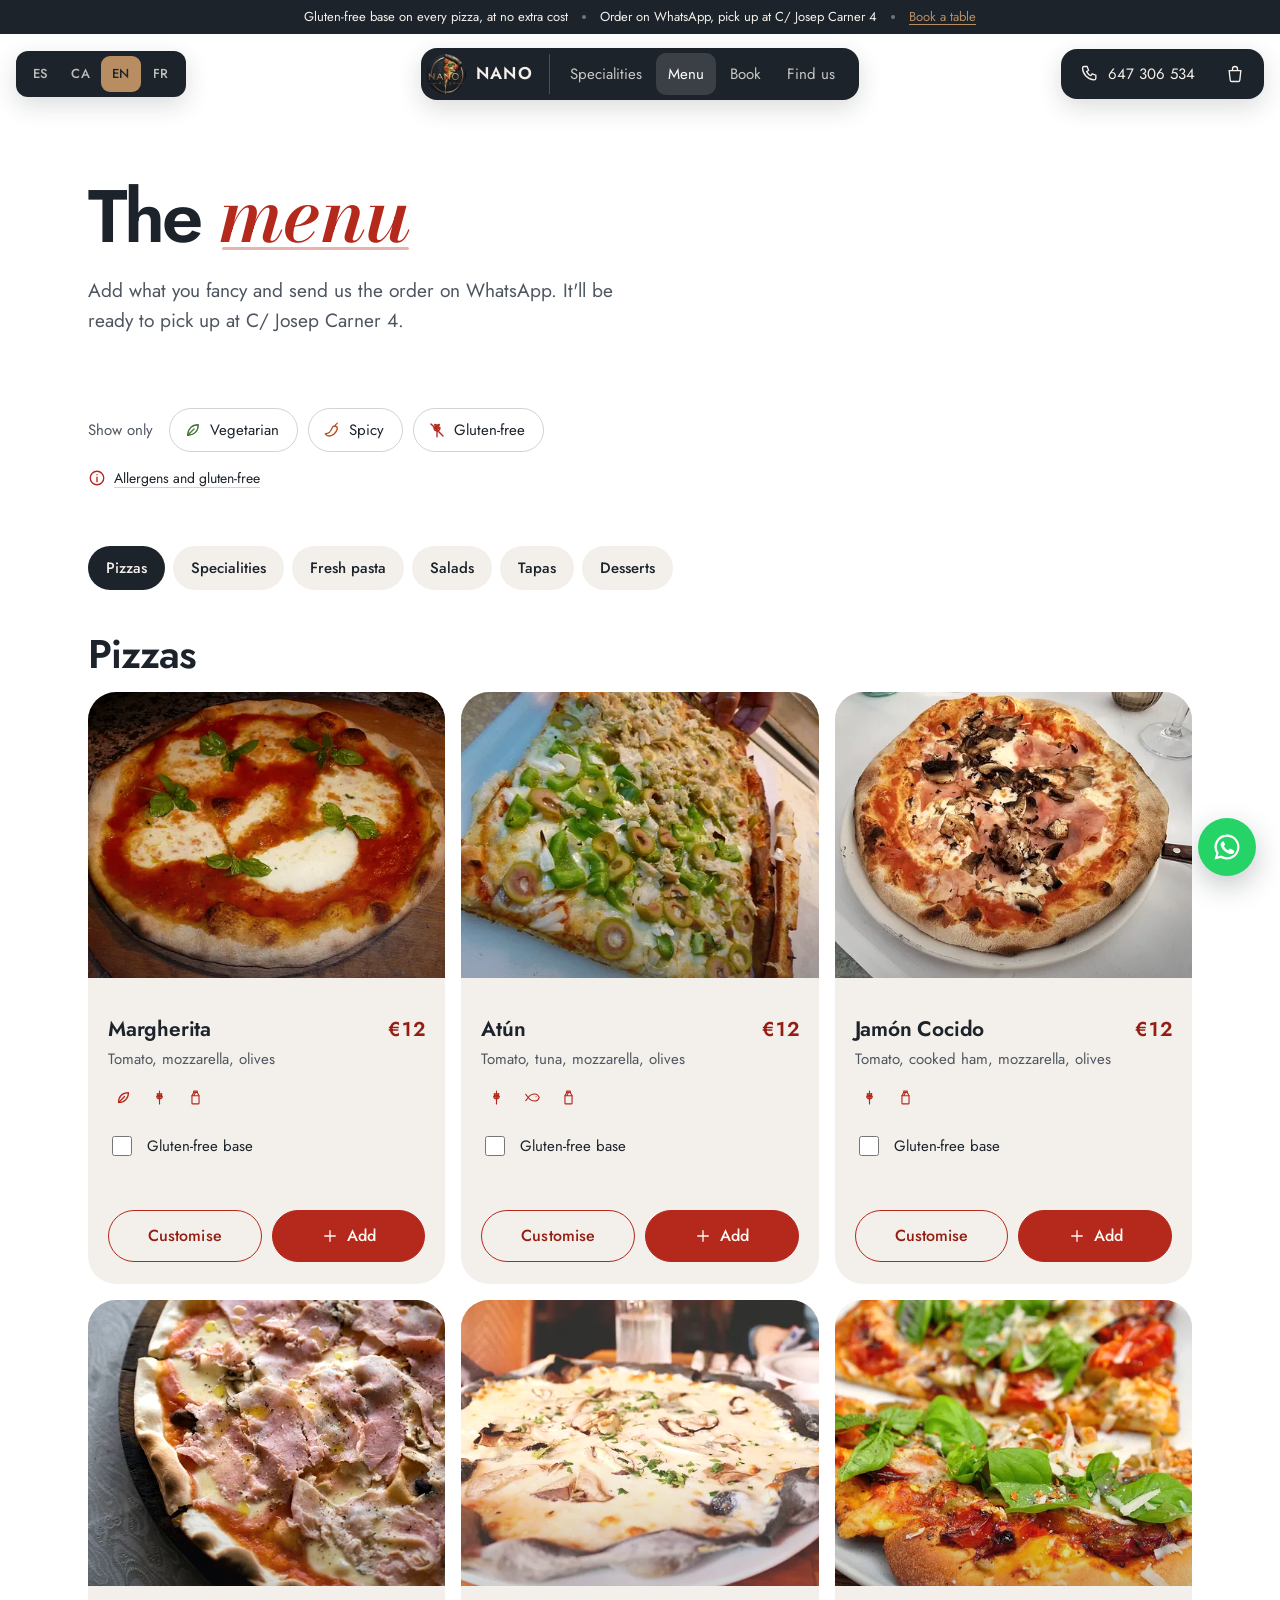
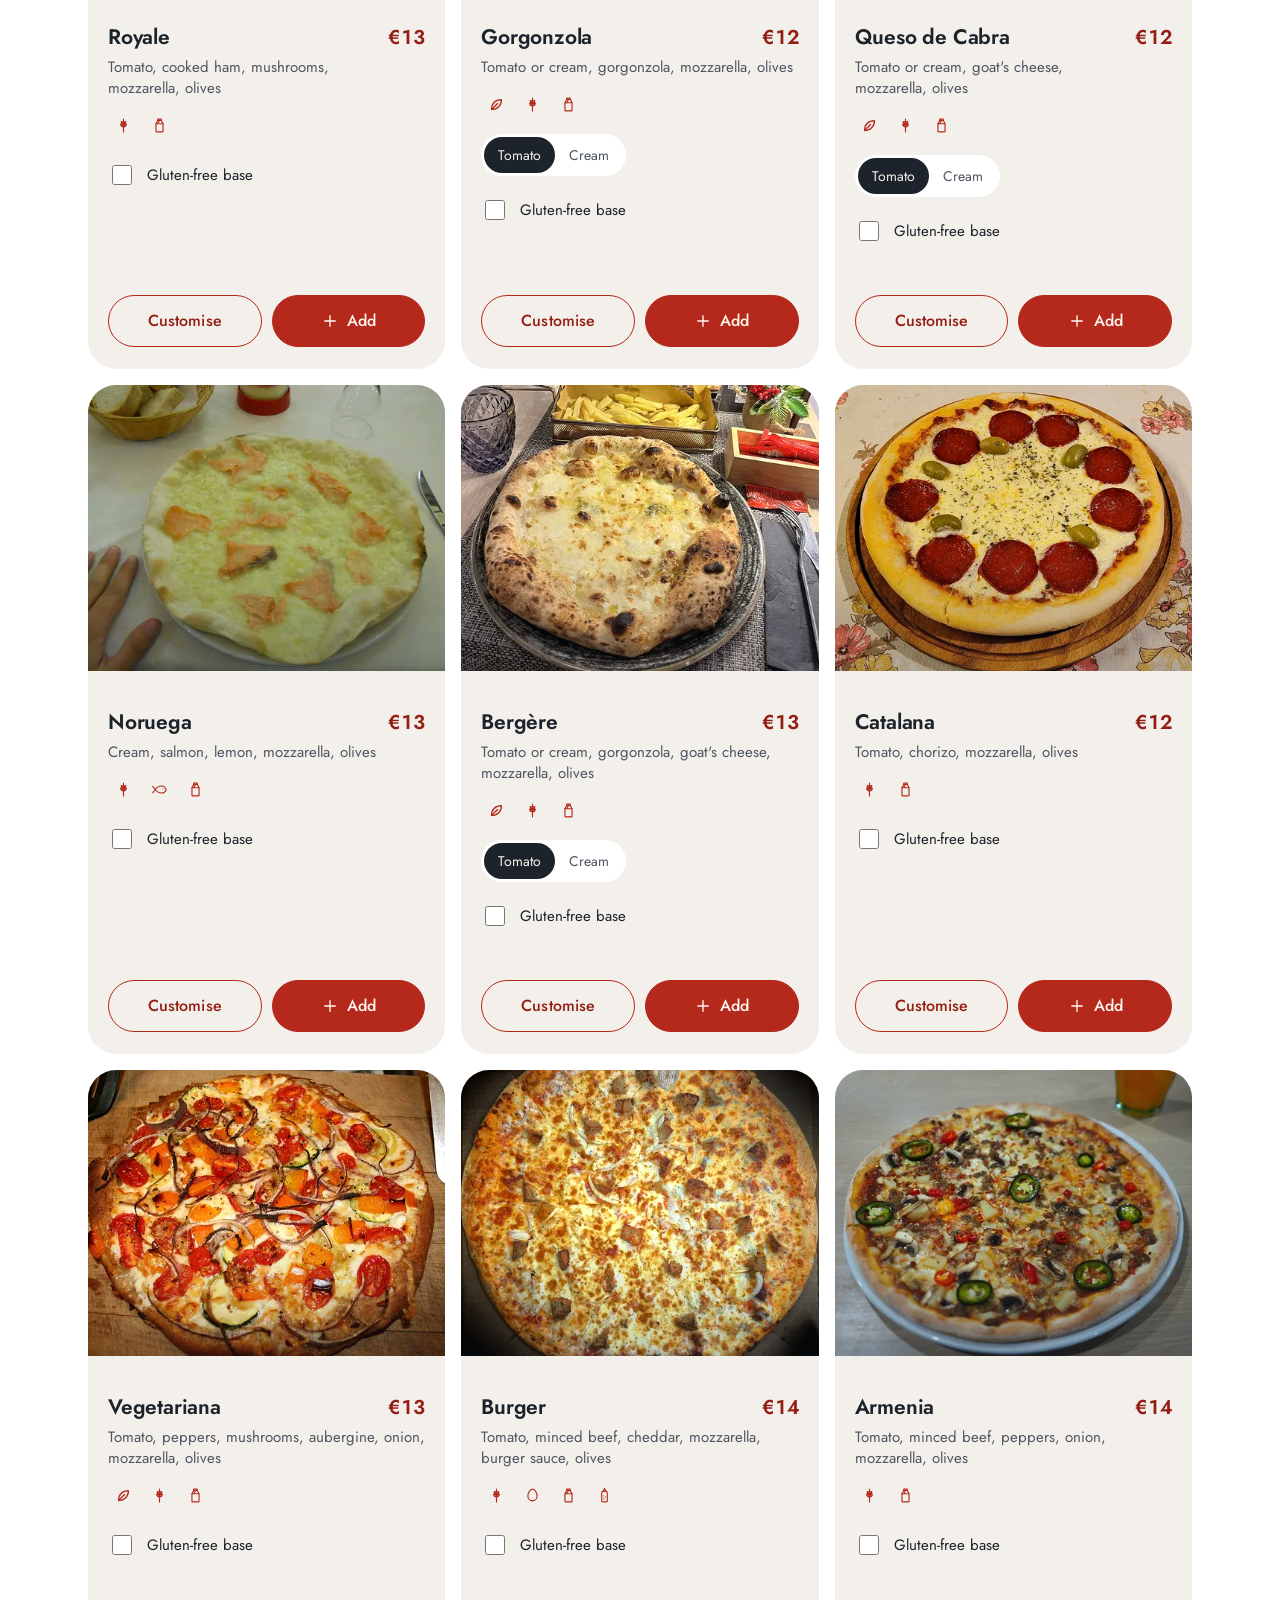
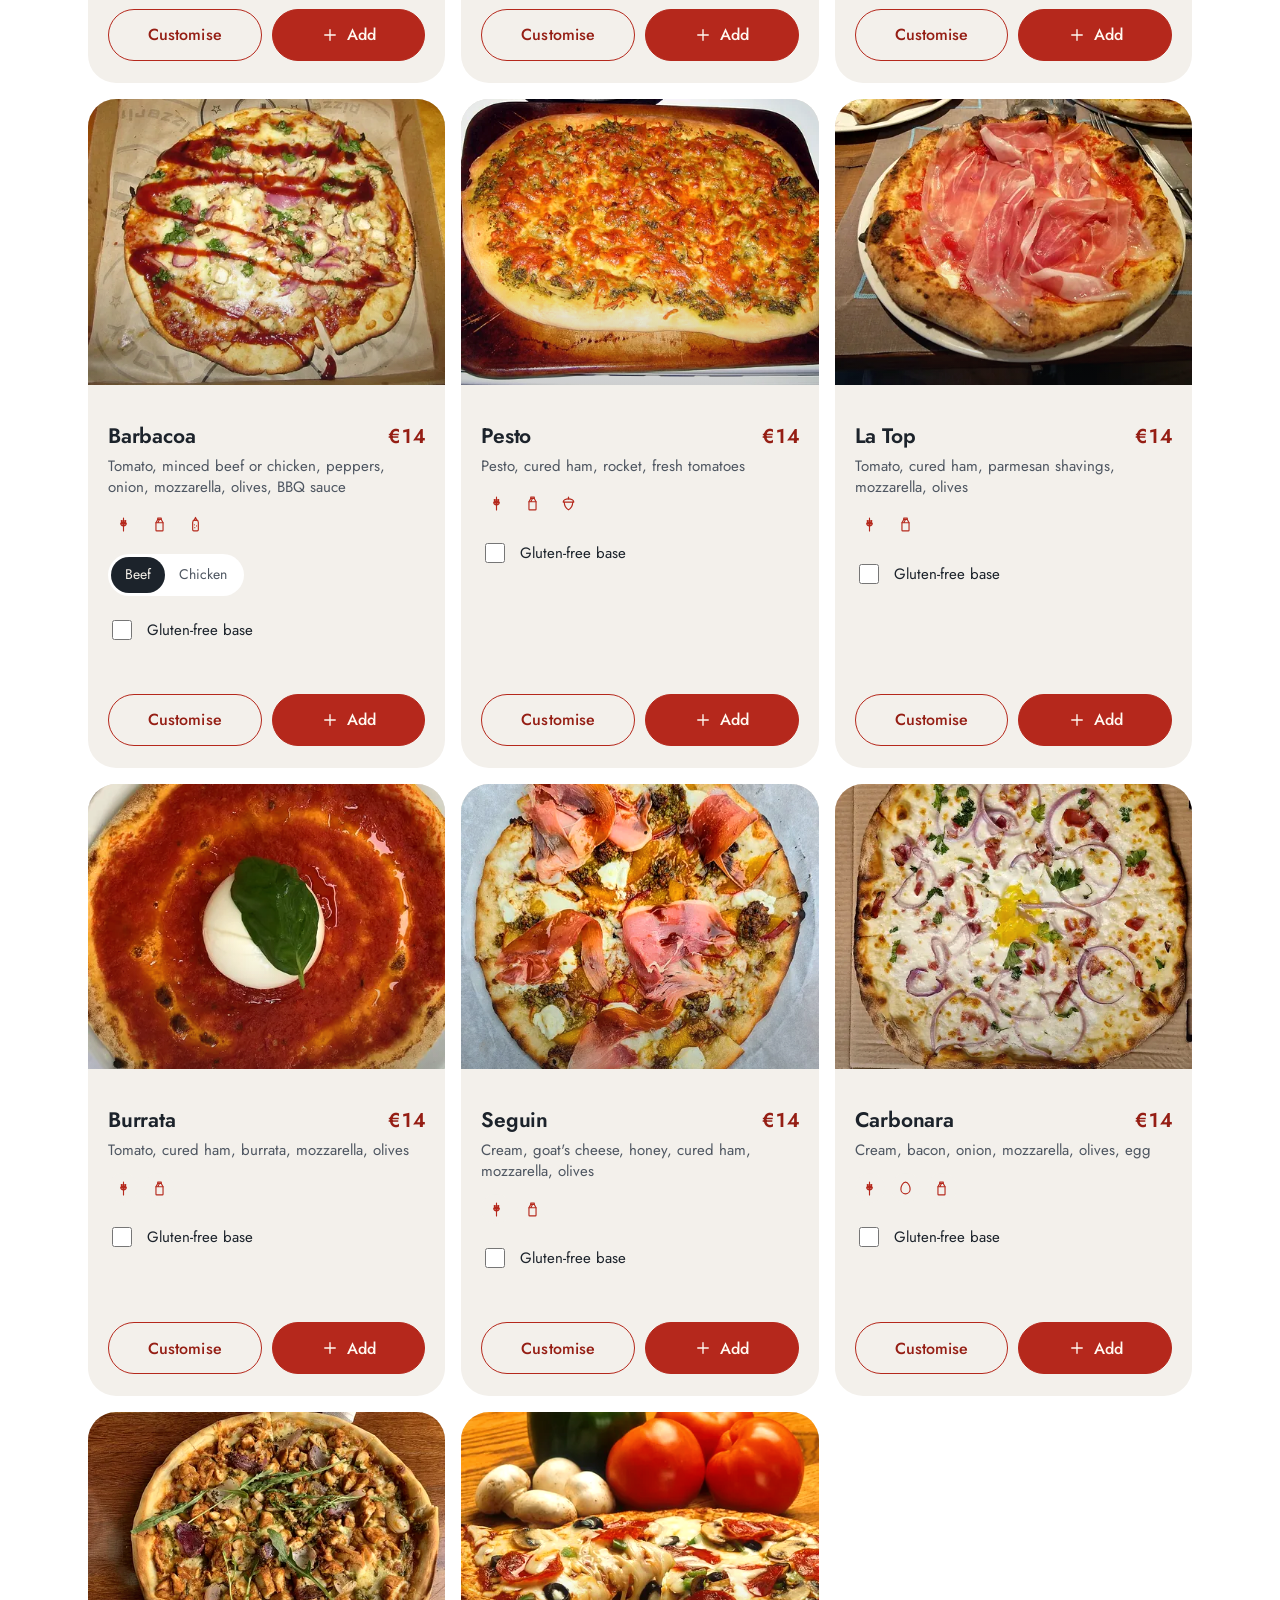
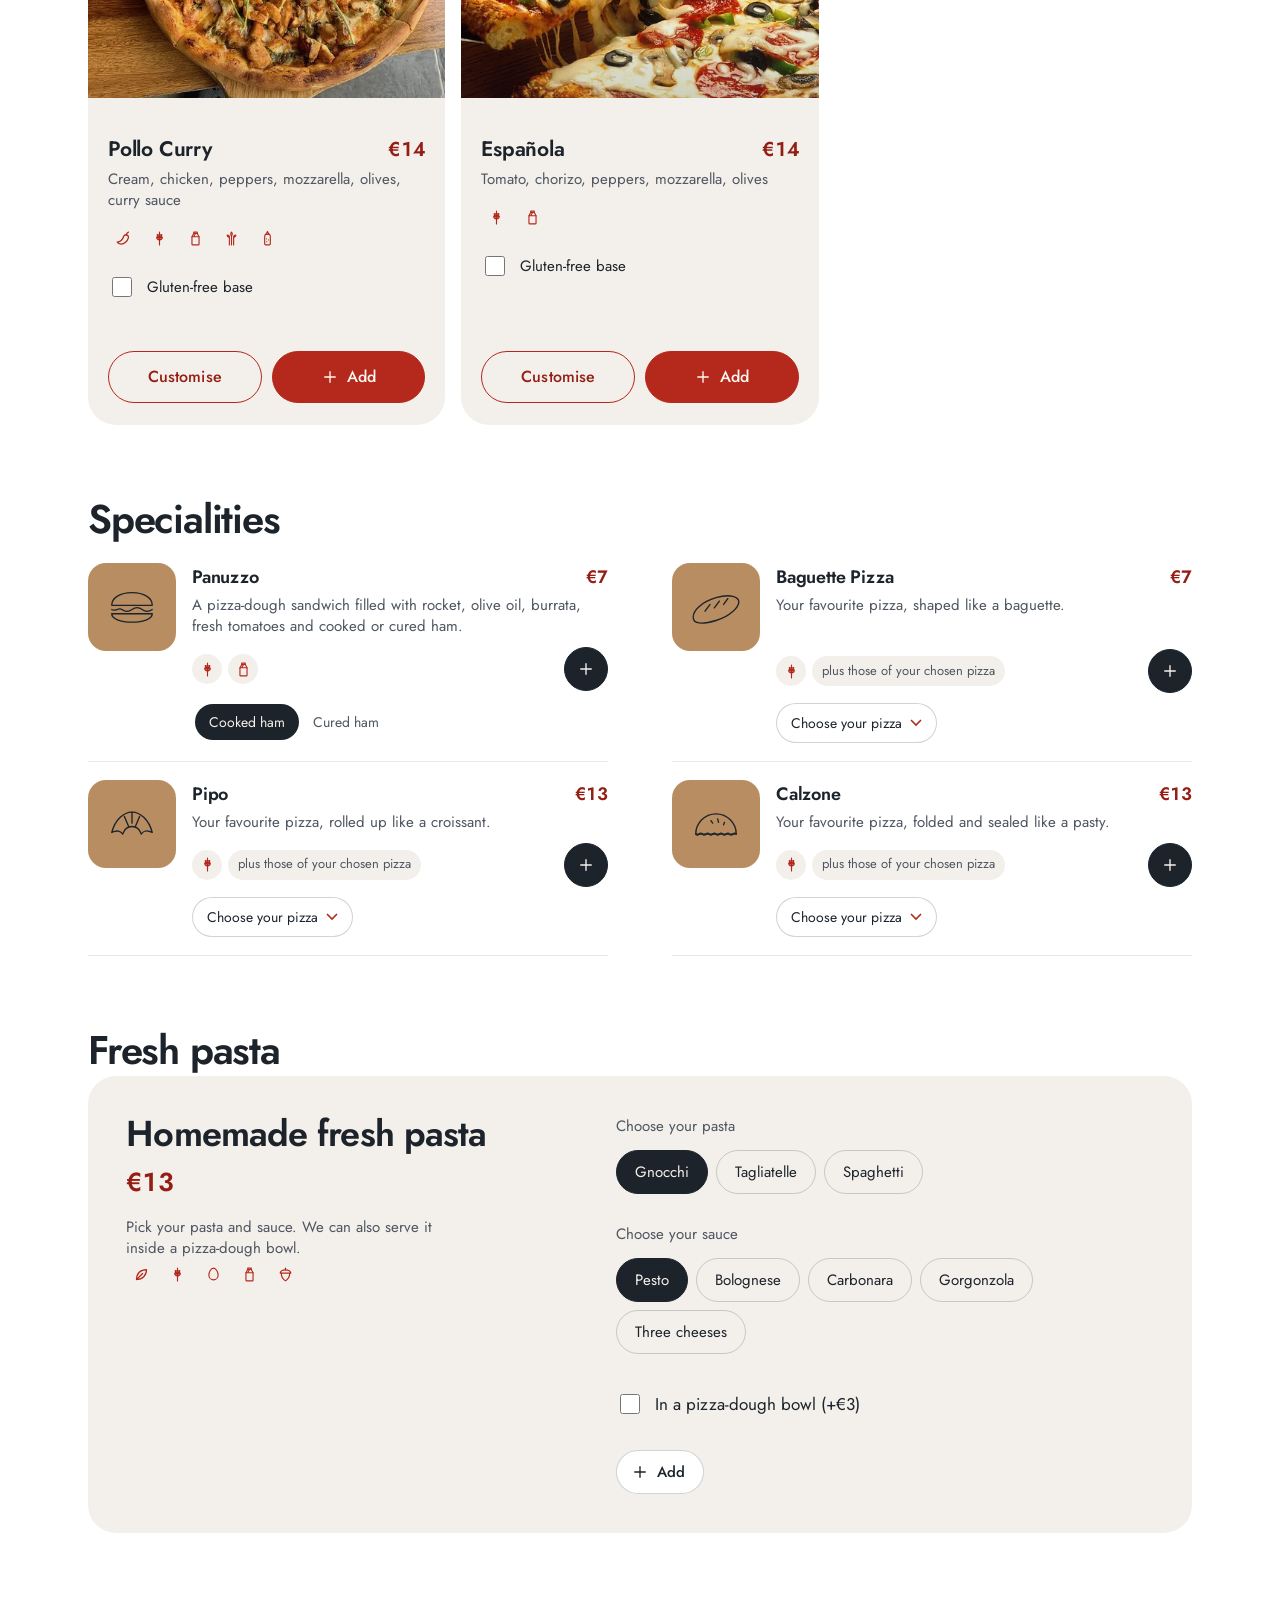
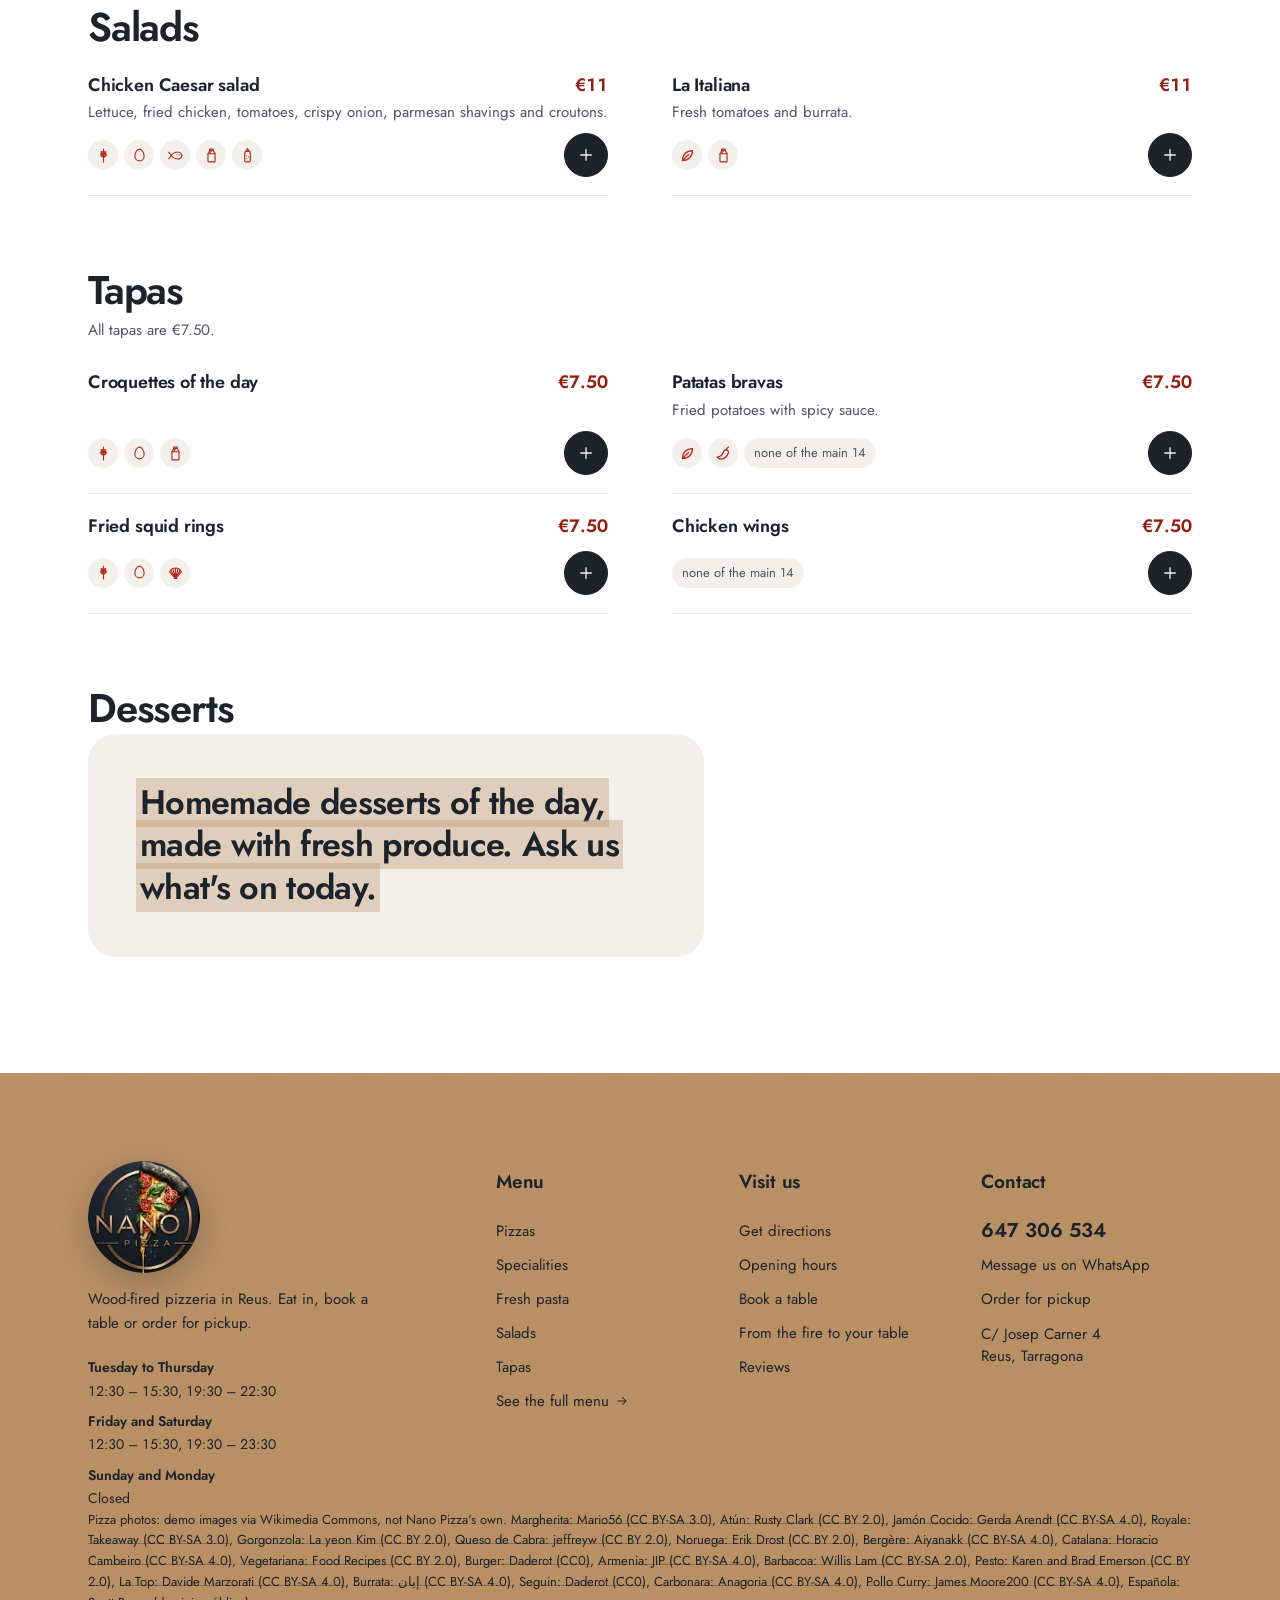
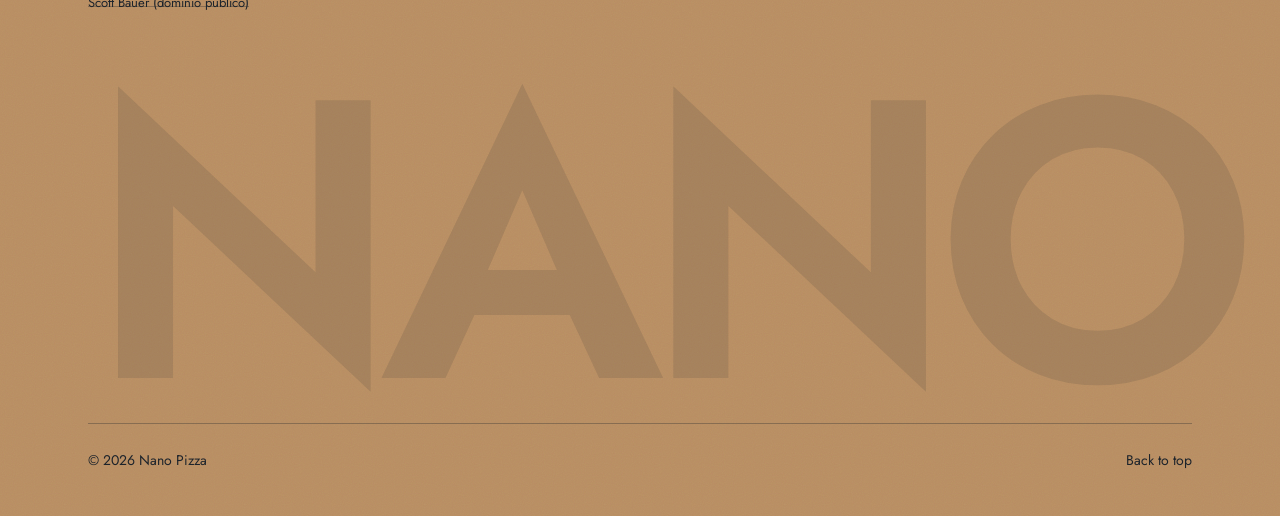
==== commit 218fdbb3: "Idioma francés y revisión de las traducciones - Nuevo idioma FR: todos los textos, carta, ingredient" ====
--- a/carta.html
+++ b/carta.html
@@ -20,6 +20,7 @@
 <meta property="og:locale" content="es_ES">
 <meta property="og:locale:alternate" content="ca_ES">
 <meta property="og:locale:alternate" content="en_GB">
+<meta property="og:locale:alternate" content="fr_FR">
 <meta name="twitter:card" content="summary_large_image">
 <script type="application/ld+json">
 {
@@ -442,6 +443,7 @@
       <button type="button" data-lang="es" aria-pressed="true">ES</button>
       <button type="button" data-lang="ca" aria-pressed="false">CA</button>
       <button type="button" data-lang="en" aria-pressed="false">EN</button>
+      <button type="button" data-lang="fr" aria-pressed="false">FR</button>
     </div>
     <div class="nav-pill pill">
       <a class="brand" href="index.html" aria-label="Nano Pizza" translate="no">
@@ -486,6 +488,7 @@
     <button type="button" data-lang="es" aria-pressed="true">ES</button>
     <button type="button" data-lang="ca" aria-pressed="false">CA</button>
     <button type="button" data-lang="en" aria-pressed="false">EN</button>
+    <button type="button" data-lang="fr" aria-pressed="false">FR</button>
   </div>
 </div>
 
--- a/css/nano.css
+++ b/css/nano.css
@@ -69,12 +69,13 @@
 .section-head-center{text-align:center}
 .section-head-center .sample-note{margin-inline:auto;text-align:left}
 /* Palabra marcada: un bloque de color detrás, como un rotulador */
-.mk{position:relative;display:inline-block;padding:0 .06em 0 0;margin:0;background:none;color:var(--mk-t);font-family:var(--ff-accent);font-style:italic;font-weight:500;font-size:1.06em;letter-spacing:-.015em;line-height:.9;white-space:nowrap;transition:color .3s ease .35s}
+.mk{position:relative;display:inline-block;padding:0 .06em 0 0;margin:0;background:none;color:var(--mk-t);font-family:var(--ff-accent);font-style:italic;font-weight:600;font-optical-sizing:none;font-variation-settings:"opsz" 14;font-size:1.06em;letter-spacing:-.01em;line-height:.9;white-space:nowrap;transition:color .3s ease .35s}
 .mk::before{content:"";position:absolute;left:.04em;right:.08em;bottom:-.02em;height:.045em;min-height:2px;border-radius:2px;background:currentColor;opacity:.35;transform-origin:0 50%;transition:transform .9s var(--ease-out) .25s}
 .mk-red{--mk-t:var(--accent)}
 .mk-bronze{--mk-t:var(--bronze-ink)}
 .mk-navy{--mk-t:var(--ink)}
-.hero .mk,.hungry .mk{--mk-t:var(--bronze-lt)}
+.hero .mk,.hungry .mk{--mk-t:#F2D3AE}
+.hero .mk{text-shadow:0 2px 16px rgba(0,0,0,.45)}
 
 /* ---------- Buttons ---------- */
 /* Píldoras; al pasar el ratón el texto sube y entra una copia desde abajo */
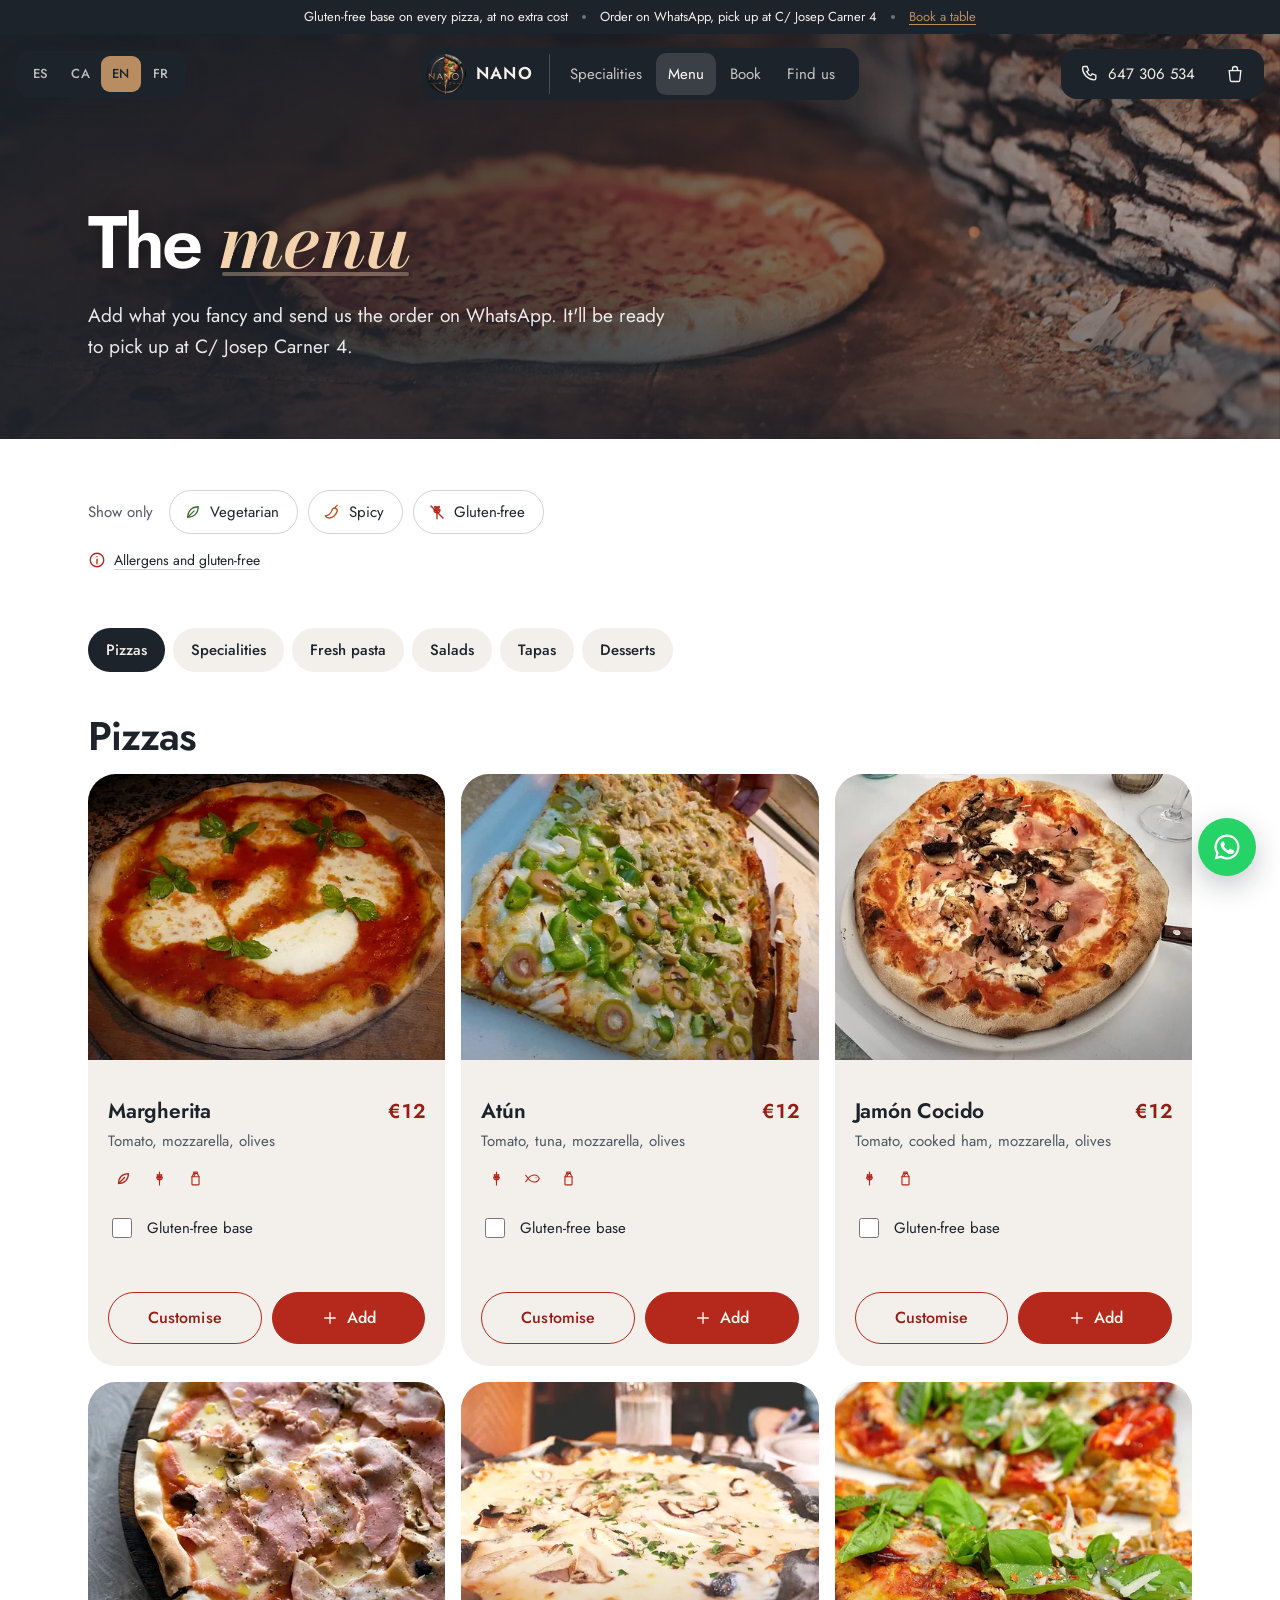
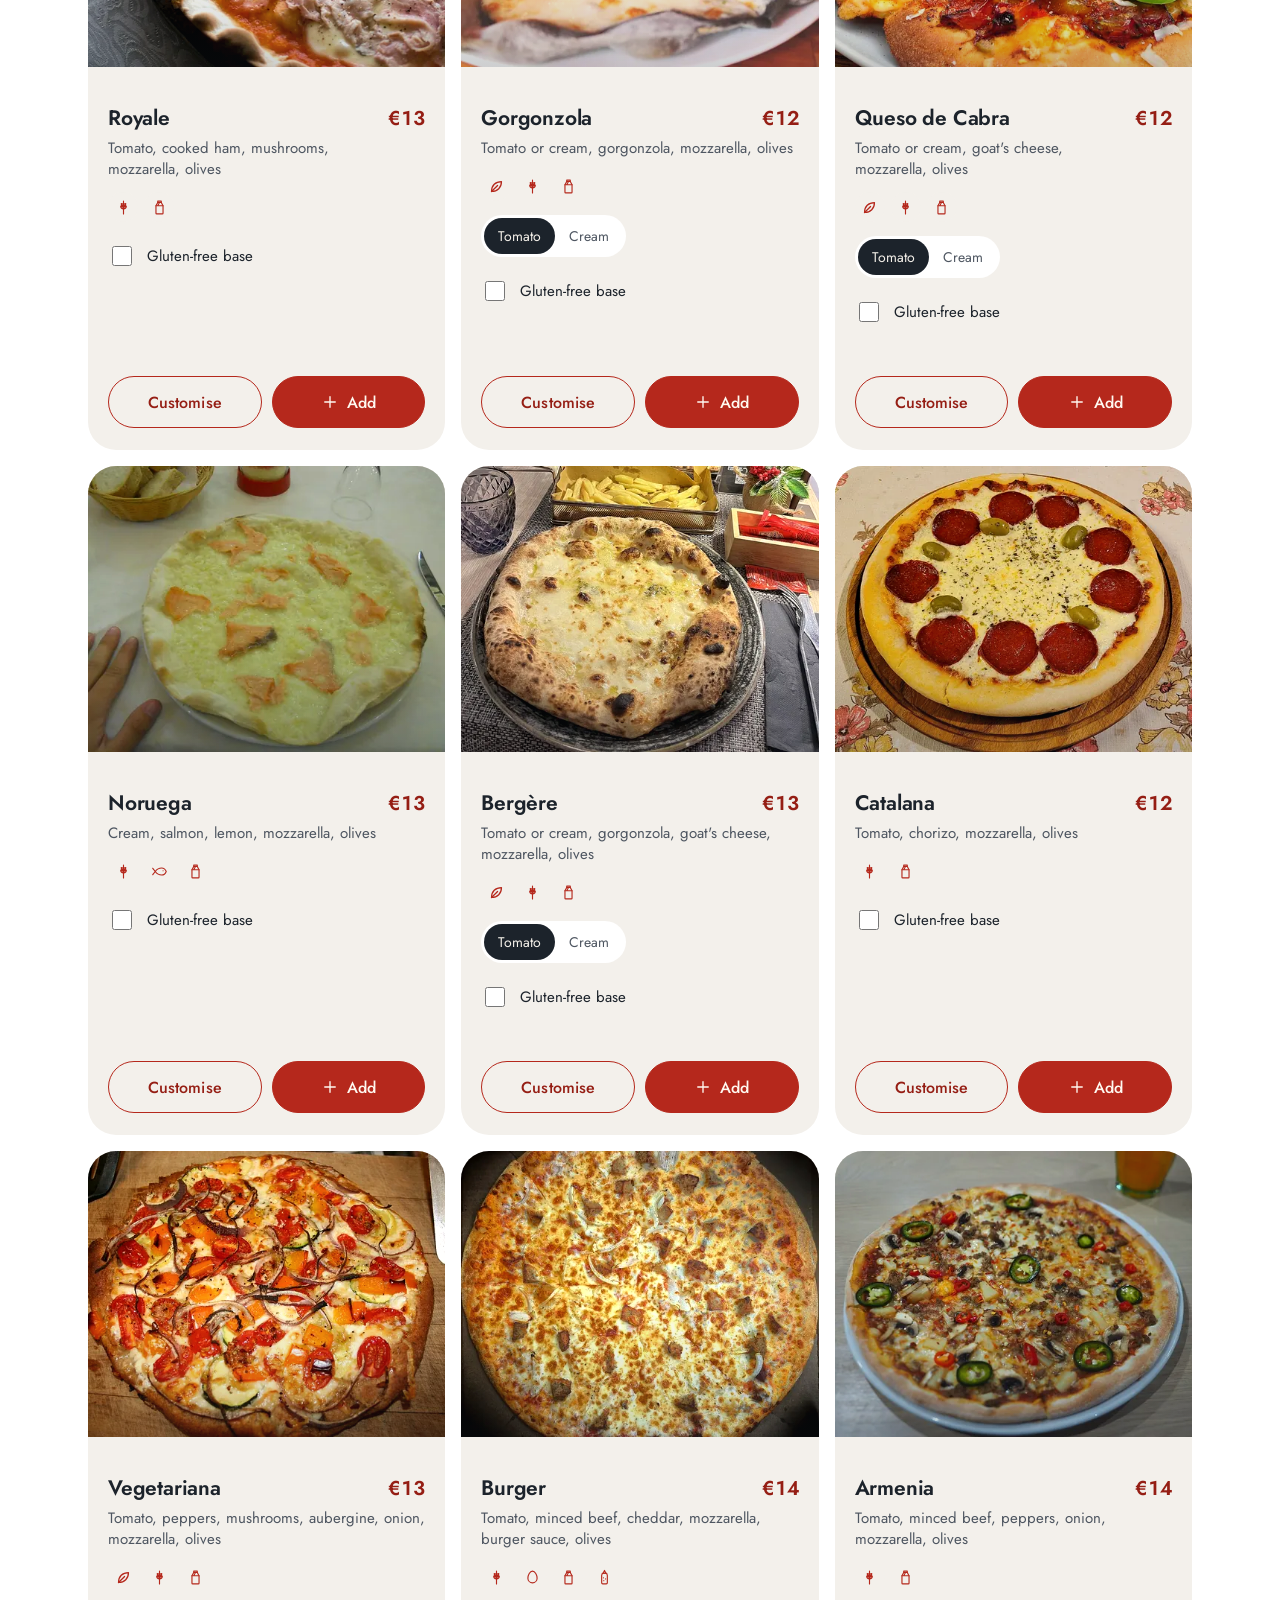
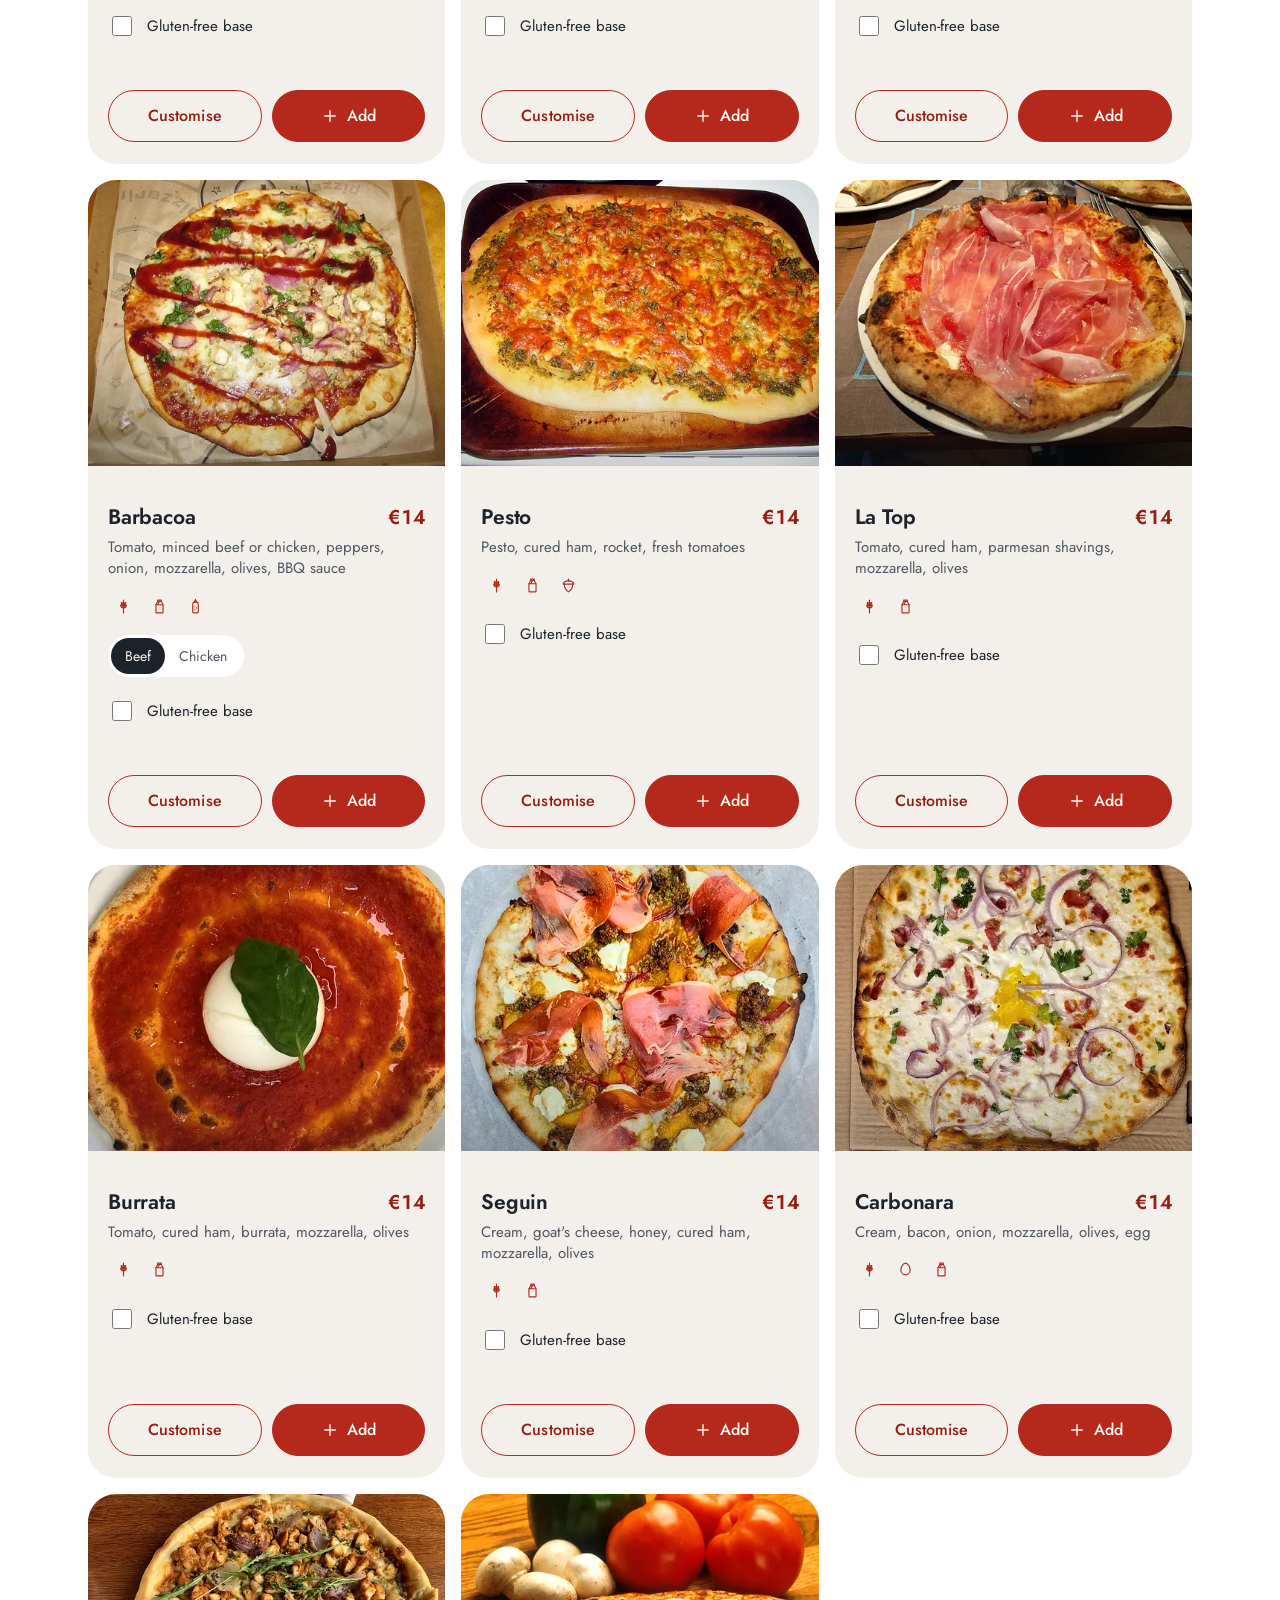
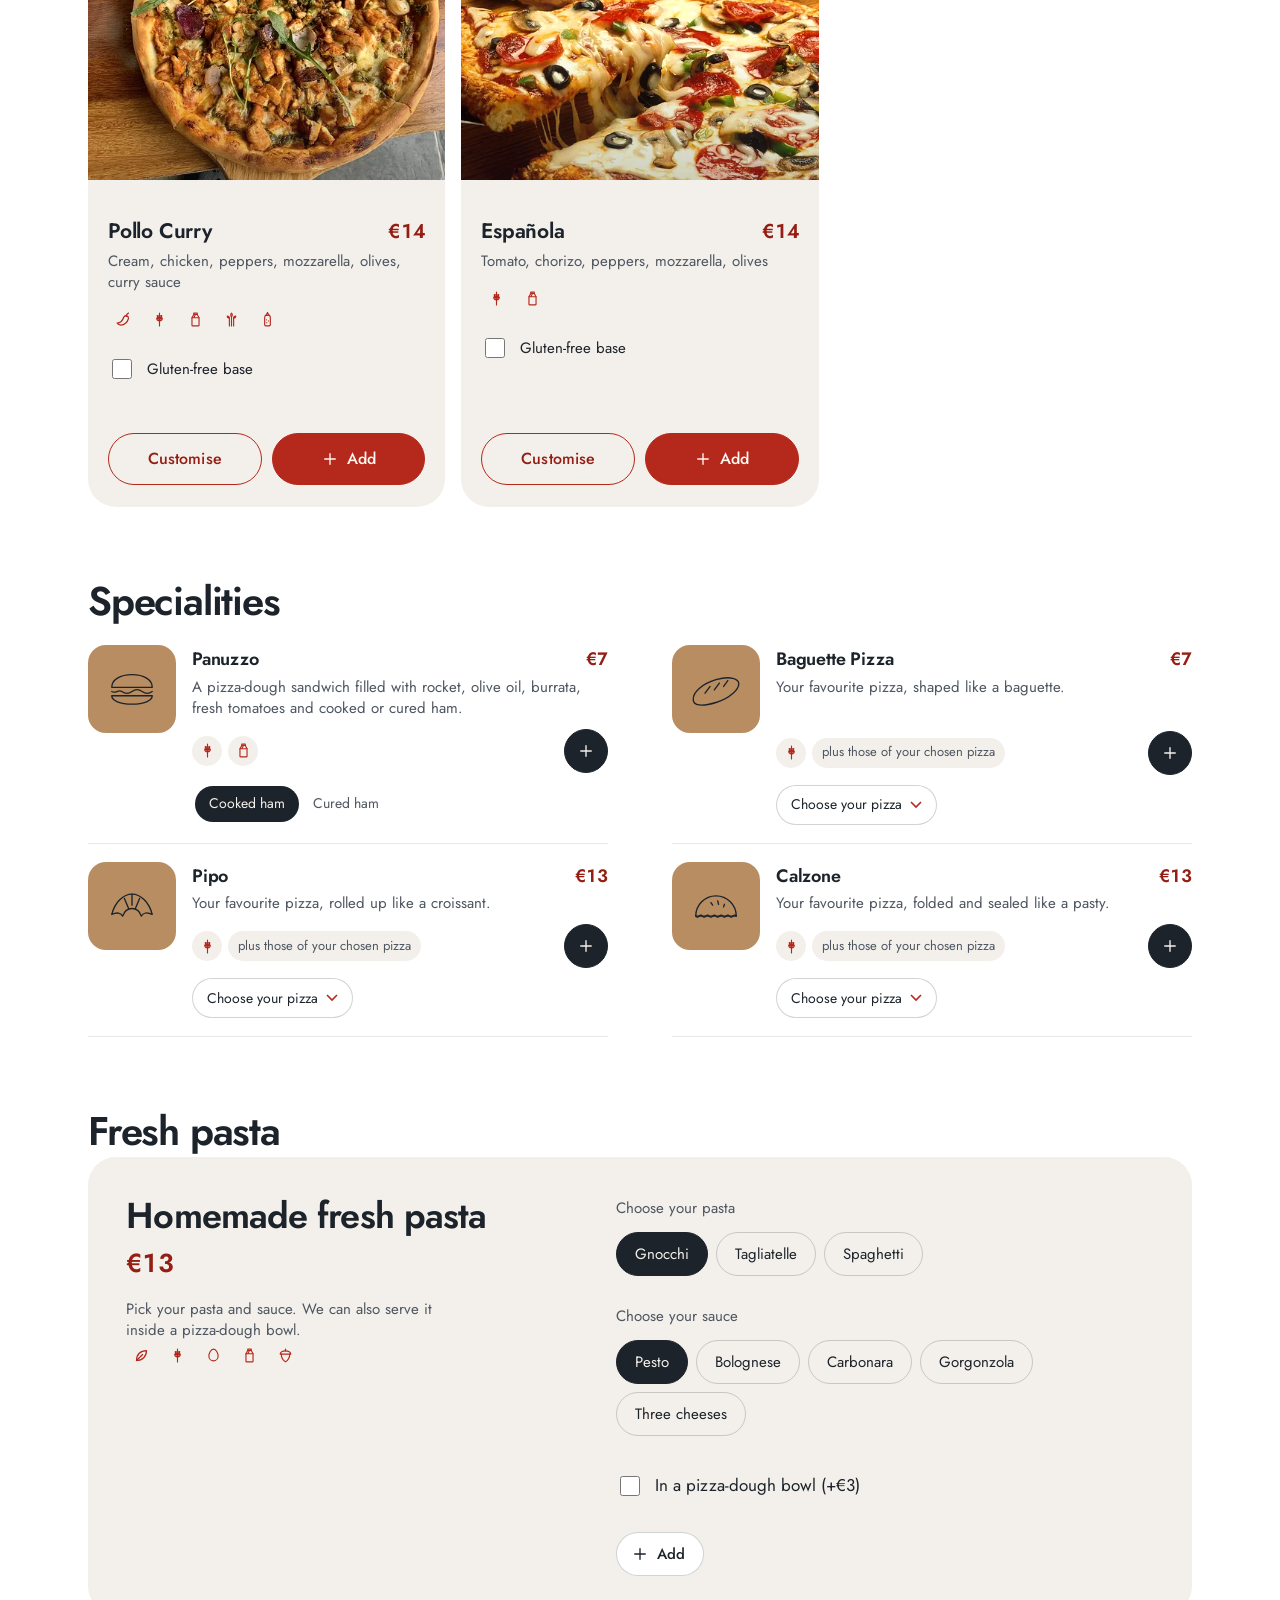
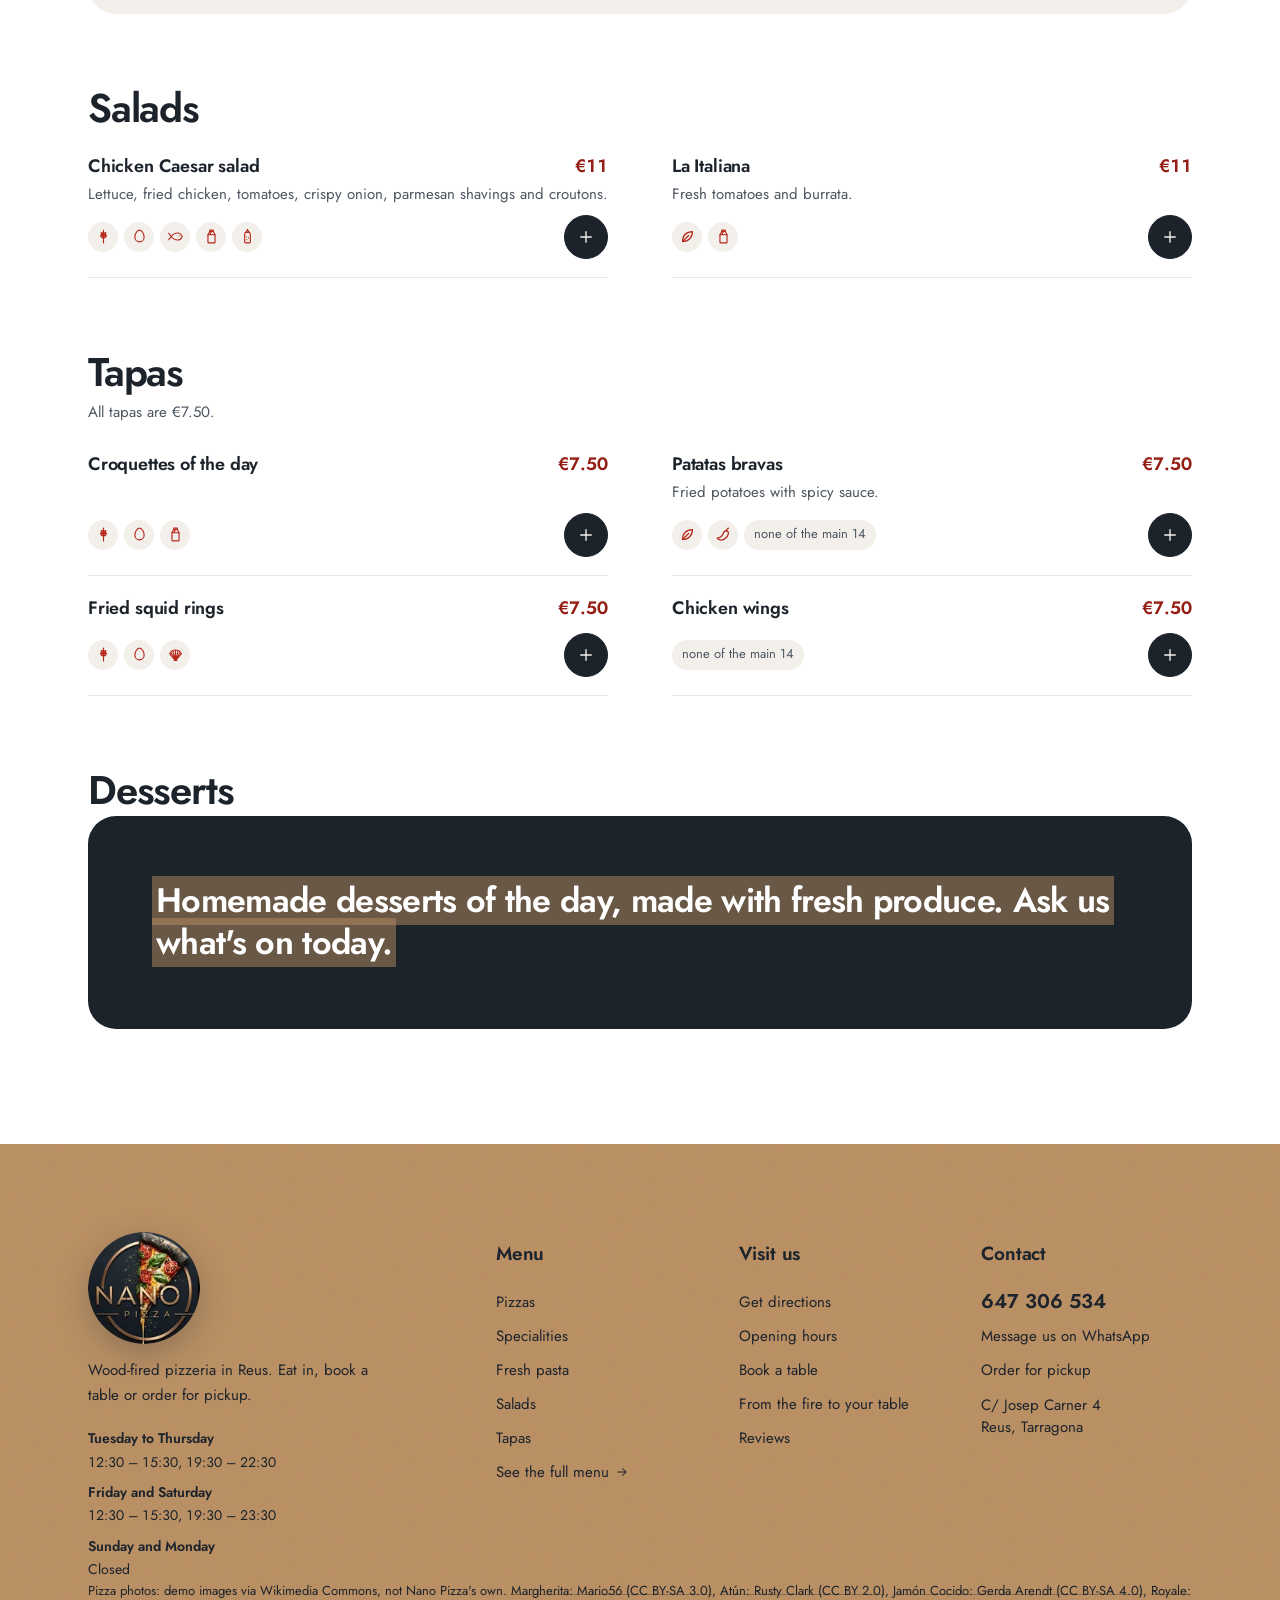
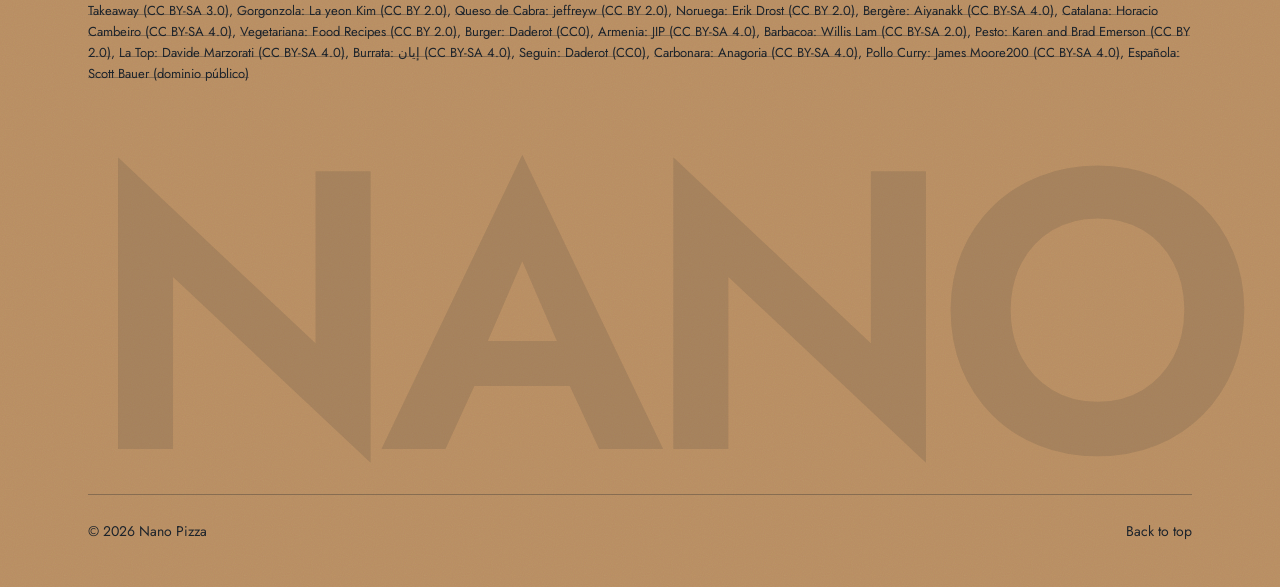
==== commit d71a521c: "Revisión de diseño: cabeceras con foto, hero animado y mejoras - Portada: titular legible sobre la l" ====
--- a/carta.html
+++ b/carta.html
@@ -428,7 +428,7 @@
 }
 </script>
 <link rel="preload" href="fonts/jost-normal-latin.woff2" as="font" type="font/woff2" crossorigin>
-<link rel="stylesheet" href="css/nano.css">
+<link rel="stylesheet" href="css/nano.css?v=59db8330">
 <noscript><style>.lang,.menu-toggle,.rv-controls,.tabs,.add,.seg,.pick,.cart-btn,.bar,.pasta-group,.pasta .check,[data-status]{display:none!important}</style></noscript>
 </head>
 <body>
@@ -493,12 +493,15 @@
 </div>
 
 <main id="main">
-  <section class="section page-top" id="carta" aria-labelledby="carta-t">
-    <div class="wrap">
-      <div class="section-head" data-reveal>
+  <header class="page-hero">
+    <div class="page-hero-bg" aria-hidden="true"><img src="Imagenes/Demo/pizza-brasas-1920.webp" srcset="Imagenes/Demo/pizza-brasas-960.webp 960w, Imagenes/Demo/pizza-brasas-1920.webp 1920w" sizes="100vw" width="1920" height="1280" alt="" fetchpriority="high"></div>
+    <div class="wrap page-hero-in">
         <h1 class="h-big" id="carta-t"><span data-i18n="menu_a">La </span><mark class="mk mk-red" data-i18n="menu_m">carta</mark><span data-i18n="menu_b"></span></h1>
         <p class="lede" data-i18n="menu_sub">Añade lo que te apetezca y envíanos el pedido por WhatsApp. Lo tendrás listo para recoger en C/ Josep Carner 4.</p>
-      </div>
+    </div>
+  </header>
+  <section class="section after-hero" id="carta" aria-labelledby="carta-t">
+    <div class="wrap">
       <div class="diet" role="group" aria-labelledby="diet-l">
         <span class="diet-l" id="diet-l" data-i18n="diet_l">Ver solo</span>
         <button class="fchip" type="button" data-f="veg" aria-pressed="false"><svg viewBox="0 0 24 24" fill="none" stroke="currentColor" stroke-width="1.8" stroke-linecap="round" stroke-linejoin="round" aria-hidden="true"><path d="M5 19c0-8.5 5.5-14 14-14 0 8.5-5.5 14-14 14z"/><path d="M5 19l8.5-8.5"/></svg><span data-i18n="f_veg">Vegetariano</span></button>
@@ -687,6 +690,6 @@
   </defs>
 </svg>
 
-<script src="js/nano.js"></script>
+<script src="js/nano.js?v=739a4f44"></script>
 </body>
 </html>
--- a/css/nano.css
+++ b/css/nano.css
@@ -476,7 +476,7 @@
   .fchip svg{width:16px;height:16px}
 }
 /* Carta en mesa (?mesa, el QR de las mesas): solo la carta; el pedido se hace al camarero */
-.is-mesa .pc-actions,.is-mesa .custom,.is-mesa main > :not(#carta),.is-mesa .foot-nav,.is-mesa .bar,.is-mesa .cart-btn,.is-mesa .nav-links,.is-mesa .menu-toggle,.is-mesa .mobile-menu,.is-mesa .add,.is-mesa .scrim,.is-mesa .drawer{display:none!important}
+.is-mesa .pc-actions,.is-mesa .custom,.is-mesa main > :not(#carta):not(.page-hero),.is-mesa .foot-nav,.is-mesa .bar,.is-mesa .cart-btn,.is-mesa .nav-links,.is-mesa .menu-toggle,.is-mesa .mobile-menu,.is-mesa .add,.is-mesa .scrim,.is-mesa .drawer{display:none!important}
 /* Páginas sin hero (carta, reservar, mesa): el contenido empieza bajo la barra superior fija */
 .page-top{padding-top:calc(var(--nav-h) + clamp(28px,5vw,64px))}
 .mesa-only{display:none}
@@ -976,3 +976,92 @@
   html{scroll-behavior:auto}
   *,*::before,*::after{animation-duration:.01ms!important;animation-delay:0s!important;animation-iteration-count:1!important;transition-duration:.01ms!important}
 }
+
+/* Titular del hero legible sobre la llama: velo oscuro detrás del texto (izquierda y centro) y sombra suave en las letras */
+.hero-bg::after{background:
+  linear-gradient(90deg,rgba(28,35,43,.62) 0%,rgba(28,35,43,.42) 45%,rgba(28,35,43,.12) 75%,rgba(28,35,43,0) 100%),
+  linear-gradient(180deg,rgba(28,35,43,.5) 0%,rgba(28,35,43,.12) 28%,rgba(28,35,43,.32) 55%,rgba(28,35,43,.88) 100%)}
+.hero-t{text-shadow:0 2px 28px rgba(0,0,0,.38),0 1px 3px rgba(0,0,0,.28)}
+@media (max-width:640px){.hero-bg::after{background:linear-gradient(180deg,rgba(28,35,43,.55) 0%,rgba(28,35,43,.38) 30%,rgba(28,35,43,.5) 55%,rgba(28,35,43,.9) 100%)}}
+
+/* Fondo del hero animado: la foto se acerca y se desplaza muy despacio, la llama late y suben chispas.
+   Solo transform y opacity (no repintan); todo se para con prefers-reduced-motion. */
+.anim .hero-bg{animation:drift 26s ease-in-out 1.8s infinite alternate;will-change:transform}
+@keyframes drift{from{transform:none}to{transform:scale(1.09) translate3d(1.6%,-1.2%,0)}}
+.hero-glow{position:absolute;inset:0;z-index:1;pointer-events:none;background:radial-gradient(ellipse 45% 55% at 24% 34%,rgba(255,140,40,.34),rgba(255,110,20,.12) 45%,rgba(255,100,0,0) 70%);opacity:.55}
+.anim .hero-glow{animation:flicker 4.2s steps(1,end) infinite}
+@keyframes flicker{0%{opacity:.55}9%{opacity:.8}17%{opacity:.6}26%{opacity:.95}34%{opacity:.7}47%{opacity:.85}58%{opacity:.5}66%{opacity:.9}78%{opacity:.65}88%{opacity:1}}
+.hero-bg::after{z-index:2}
+.hero-sparks{position:absolute;inset:0;z-index:1;overflow:hidden;pointer-events:none}
+.hero-sparks i{position:absolute;bottom:-12px;width:4px;height:4px;border-radius:50%;background:#FFC27A;box-shadow:0 0 8px 2px rgba(255,150,50,.7);opacity:0}
+.anim .hero-sparks i{animation:spark 7s linear infinite}
+.hero-sparks i:nth-child(1){left:8%;animation-delay:.2s;animation-duration:6.5s}
+.hero-sparks i:nth-child(2){left:16%;animation-delay:2.4s;animation-duration:8s}
+.hero-sparks i:nth-child(3){left:22%;animation-delay:4.1s;animation-duration:7s;width:3px;height:3px}
+.hero-sparks i:nth-child(4){left:29%;animation-delay:1.1s;animation-duration:9s}
+.hero-sparks i:nth-child(5){left:35%;animation-delay:5.6s;animation-duration:6.8s;width:3px;height:3px}
+.hero-sparks i:nth-child(6){left:41%;animation-delay:3.2s;animation-duration:8.4s}
+.hero-sparks i:nth-child(7){left:12%;animation-delay:6.3s;animation-duration:7.6s;width:3px;height:3px}
+.hero-sparks i:nth-child(8){left:52%;animation-delay:1.8s;animation-duration:9.5s}
+.hero-sparks i:nth-child(9){left:60%;animation-delay:4.8s;animation-duration:7.2s;width:3px;height:3px}
+.hero-sparks i:nth-child(10){left:70%;animation-delay:.9s;animation-duration:8.8s}
+.hero-sparks i:nth-child(11){left:80%;animation-delay:3.7s;animation-duration:7.9s;width:3px;height:3px}
+.hero-sparks i:nth-child(12){left:90%;animation-delay:5.1s;animation-duration:9.2s}
+@keyframes spark{0%{transform:translate3d(0,0,0);opacity:0}10%{opacity:.95}50%{transform:translate3d(18px,-45vh,0);opacity:.75}100%{transform:translate3d(-14px,-95vh,0);opacity:0}}
+@media (max-width:640px){.hero-sparks i:nth-child(n+9){display:none}}
+.hero-glow{will-change:opacity}.hero-sparks i{will-change:transform,opacity}
+
+/* ===== Revisión de diseño (noviembre) ===== */
+/* Pantallas grandes: la página aprovecha el ancho y la carta enseña 4 pizzas por fila */
+@media (min-width:1600px){
+  :root{--maxw:1380px}
+  .pizza-cards{grid-template-columns:repeat(4,minmax(0,1fr))}
+}
+
+/* Cabecera con foto en carta y reservas: el título sobre el horno, con velo oscuro para que se lea */
+.page-hero{position:relative;z-index:2;isolation:isolate;overflow:hidden;background:var(--ink);color:#fff;padding-top:calc(var(--nav-h) + var(--tb) + clamp(40px,7vw,96px));padding-bottom:clamp(36px,6vw,80px)}
+.page-hero-bg{position:absolute;inset:0;z-index:-1}
+.page-hero-bg img{width:100%;height:100%;object-fit:cover;object-position:50% 60%}
+.page-hero-bg::after{content:"";position:absolute;inset:0;background:
+  linear-gradient(90deg,rgba(28,35,43,.86) 0%,rgba(28,35,43,.66) 42%,rgba(28,35,43,.3) 78%,rgba(28,35,43,.16) 100%),
+  linear-gradient(180deg,rgba(28,35,43,.55) 0%,rgba(28,35,43,.1) 45%,rgba(28,35,43,.55) 100%)}
+.page-hero .h-big{text-shadow:0 2px 28px rgba(0,0,0,.4)}
+.page-hero .mk{--mk-t:#F2D3AE;text-shadow:0 2px 16px rgba(0,0,0,.45)}
+.page-hero .lede{color:rgba(255,255,255,.9);max-width:48ch}
+.section.after-hero{padding-top:clamp(28px,4vw,56px)}
+.anim .page-hero-bg img{animation:settle 1.6s var(--ease-out) both}
+@media (max-width:640px){
+  .page-hero{padding-top:calc(var(--nav-h) + var(--tb) + 26px);padding-bottom:22px}
+  .page-hero .lede{font-size:15.5px;margin-top:10px}
+  .page-hero-bg::after{background:linear-gradient(180deg,rgba(28,35,43,.72) 0%,rgba(28,35,43,.6) 100%)}
+  .section.after-hero{padding-top:20px}
+  .is-mesa .page-hero{padding-bottom:18px}
+}
+
+/* Banda final: la pizza junto a las brasas detrás de la pregunta */
+.hungry{overflow:hidden}
+.hungry-bg{position:absolute;inset:0;z-index:-2}
+.hungry-bg img{width:100%;height:100%;object-fit:cover;object-position:50% 55%}
+.hungry-bg::after{content:"";position:absolute;inset:0;background:radial-gradient(ellipse 70% 80% at 50% 50%,rgba(28,35,43,.74),rgba(28,35,43,.5) 60%,rgba(28,35,43,.72) 100%)}
+.hungry .h-big{text-shadow:0 2px 30px rgba(0,0,0,.5)}
+
+/* Preguntas frecuentes: título a la izquierda y preguntas a la derecha en el ordenador */
+@media (min-width:961px){
+  .faq-grid{display:grid;grid-template-columns:minmax(0,.8fr) minmax(0,1.2fr);gap:clamp(40px,6vw,96px);align-items:start}
+  .faq-grid .section-head{margin:0;position:sticky;top:calc(var(--nav-h) + 40px)}
+  .faq-grid .faq{max-width:none;margin:0}
+}
+.faq-item summary{transition:background-color .2s var(--ease-out)}
+@media (hover:hover){.faq-item:not([open]) summary:hover{background:var(--surface-2);border-radius:var(--r-m)}}
+
+/* Lo esencial: recuadros con fondo cálido en vez de solo borde */
+.ess-i{border:0;background:var(--surface);padding:22px 22px 24px}
+.ess-i h3{font-size:13.5px;letter-spacing:.01em;margin-bottom:8px}
+.ess-i p{font-size:16px}
+
+/* Postres: banda oscura a todo el ancho */
+.desserts{max-width:none;background:var(--ink);color:#fff;padding:clamp(28px,5vw,64px)}
+.desserts span{background:rgba(184,141,98,.5)}
+
+/* Contraste de la etiqueta «Por WhatsApp» */
+.rc-pill{color:#0B2A17}
